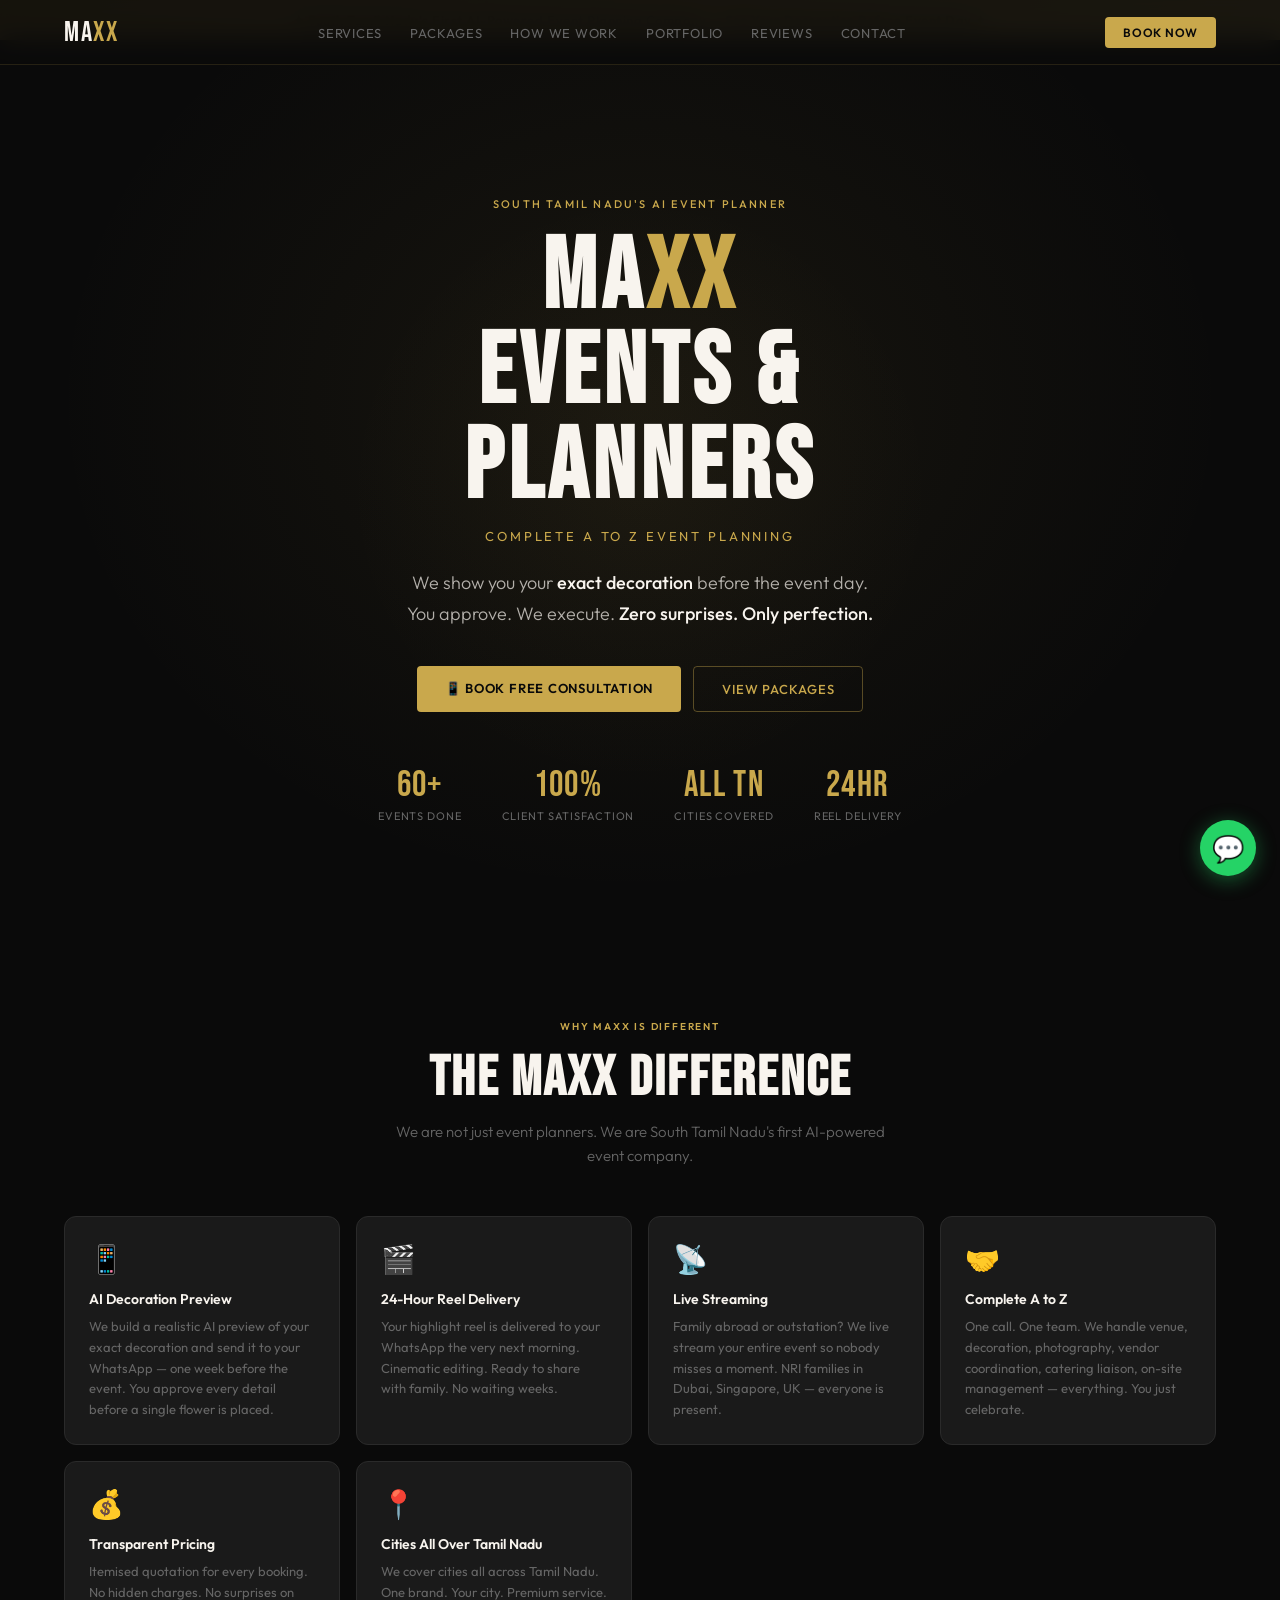
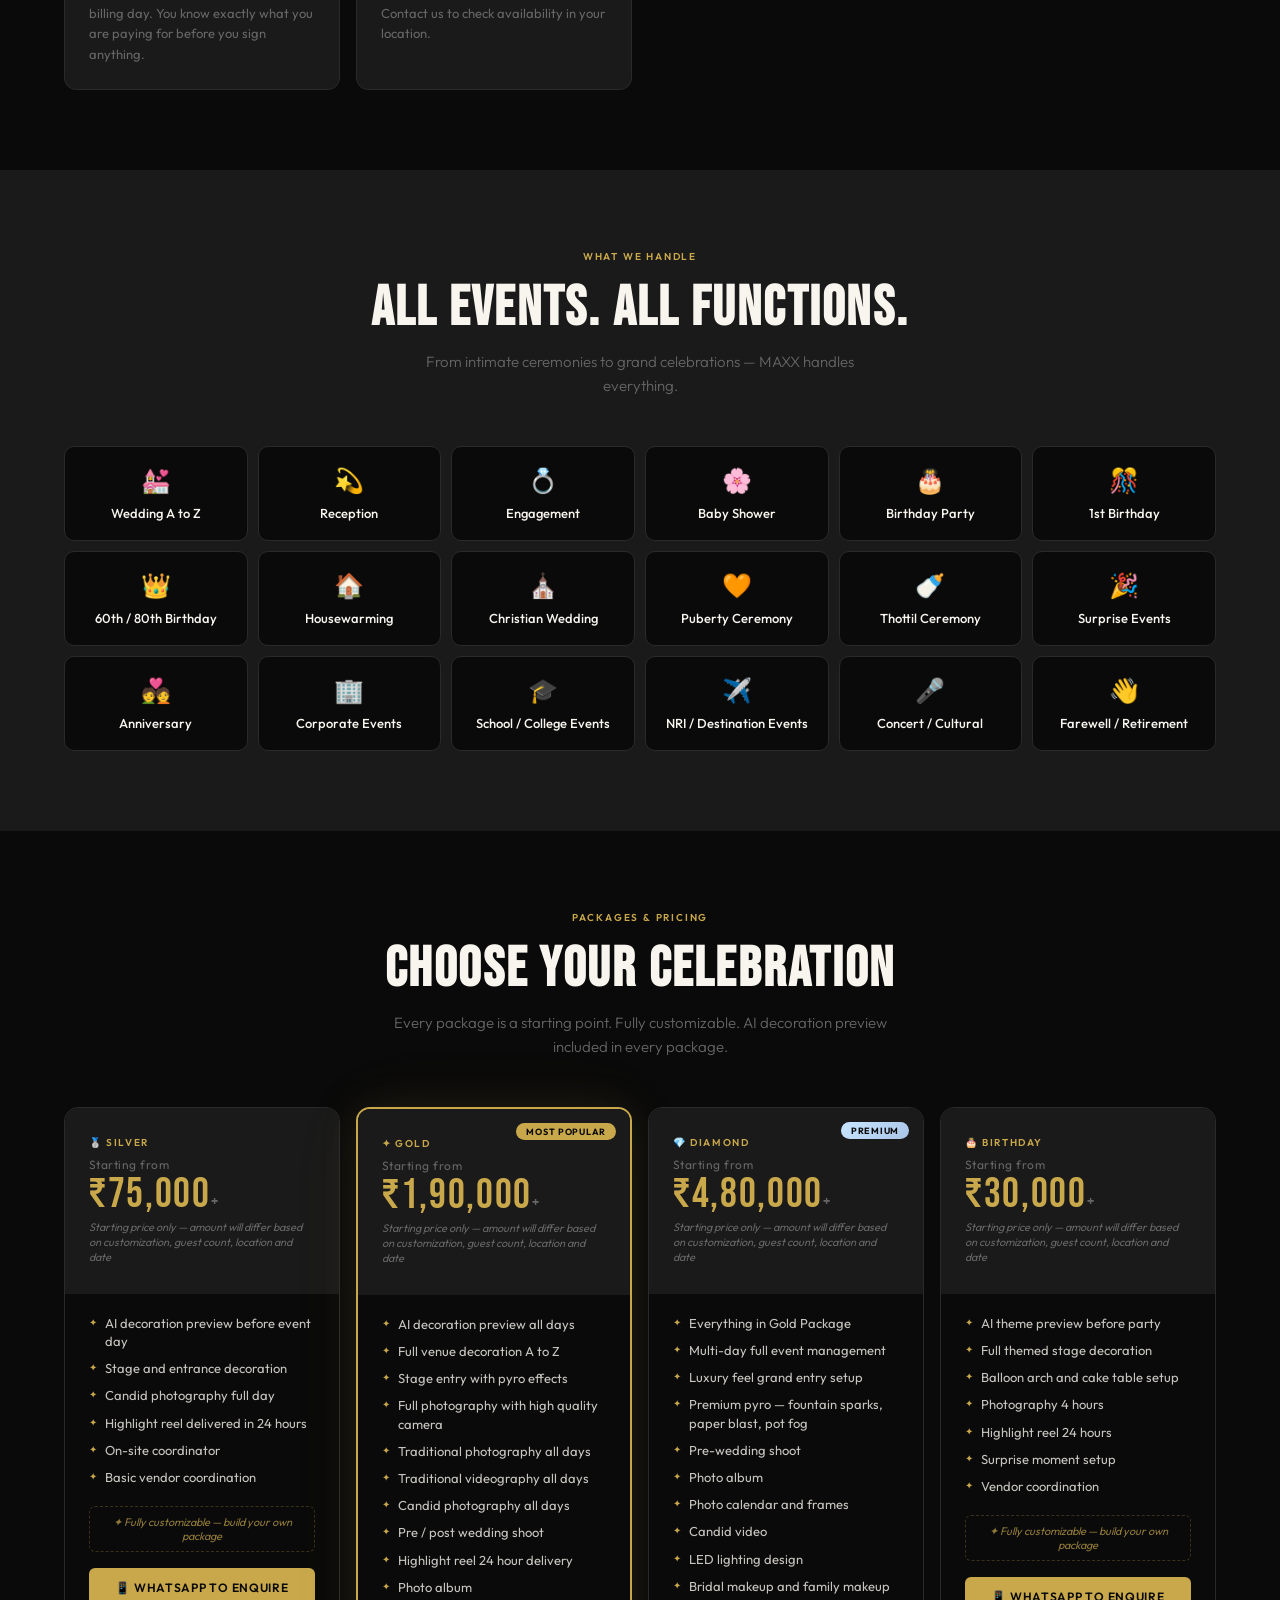
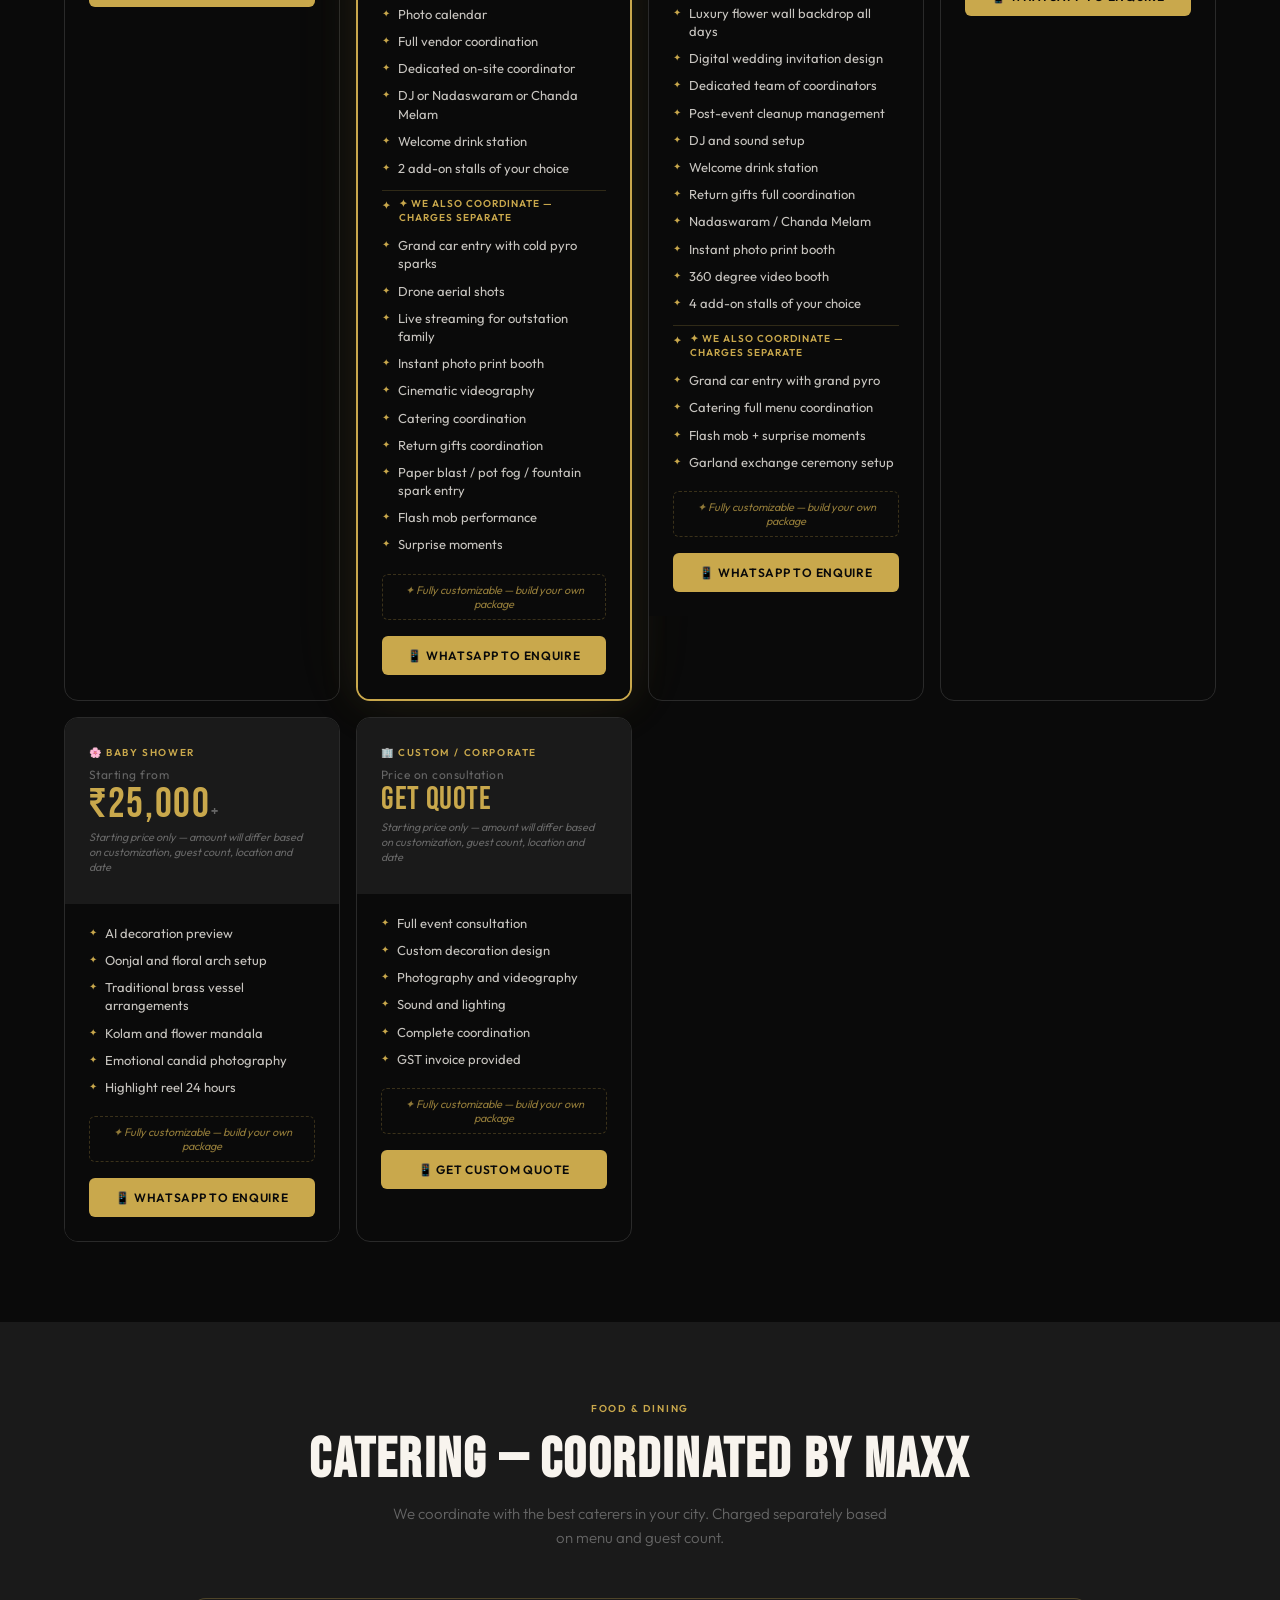
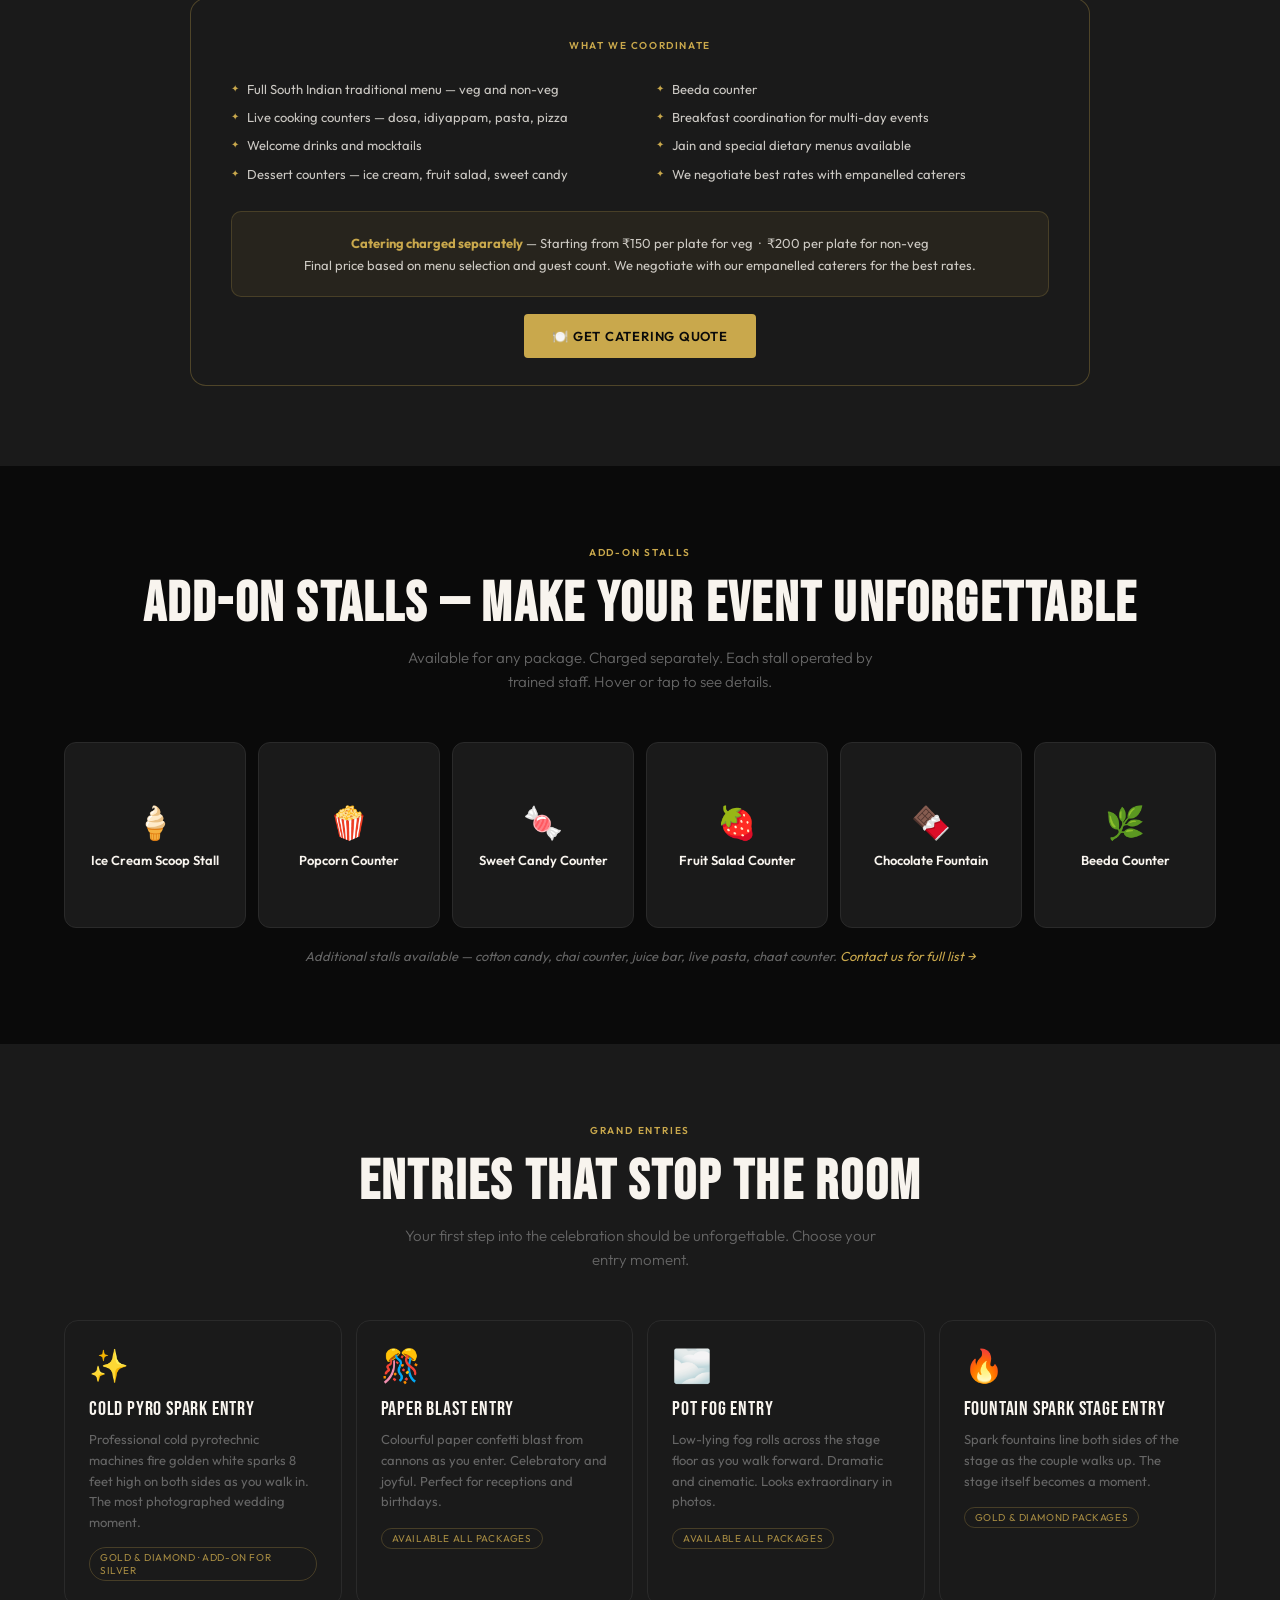
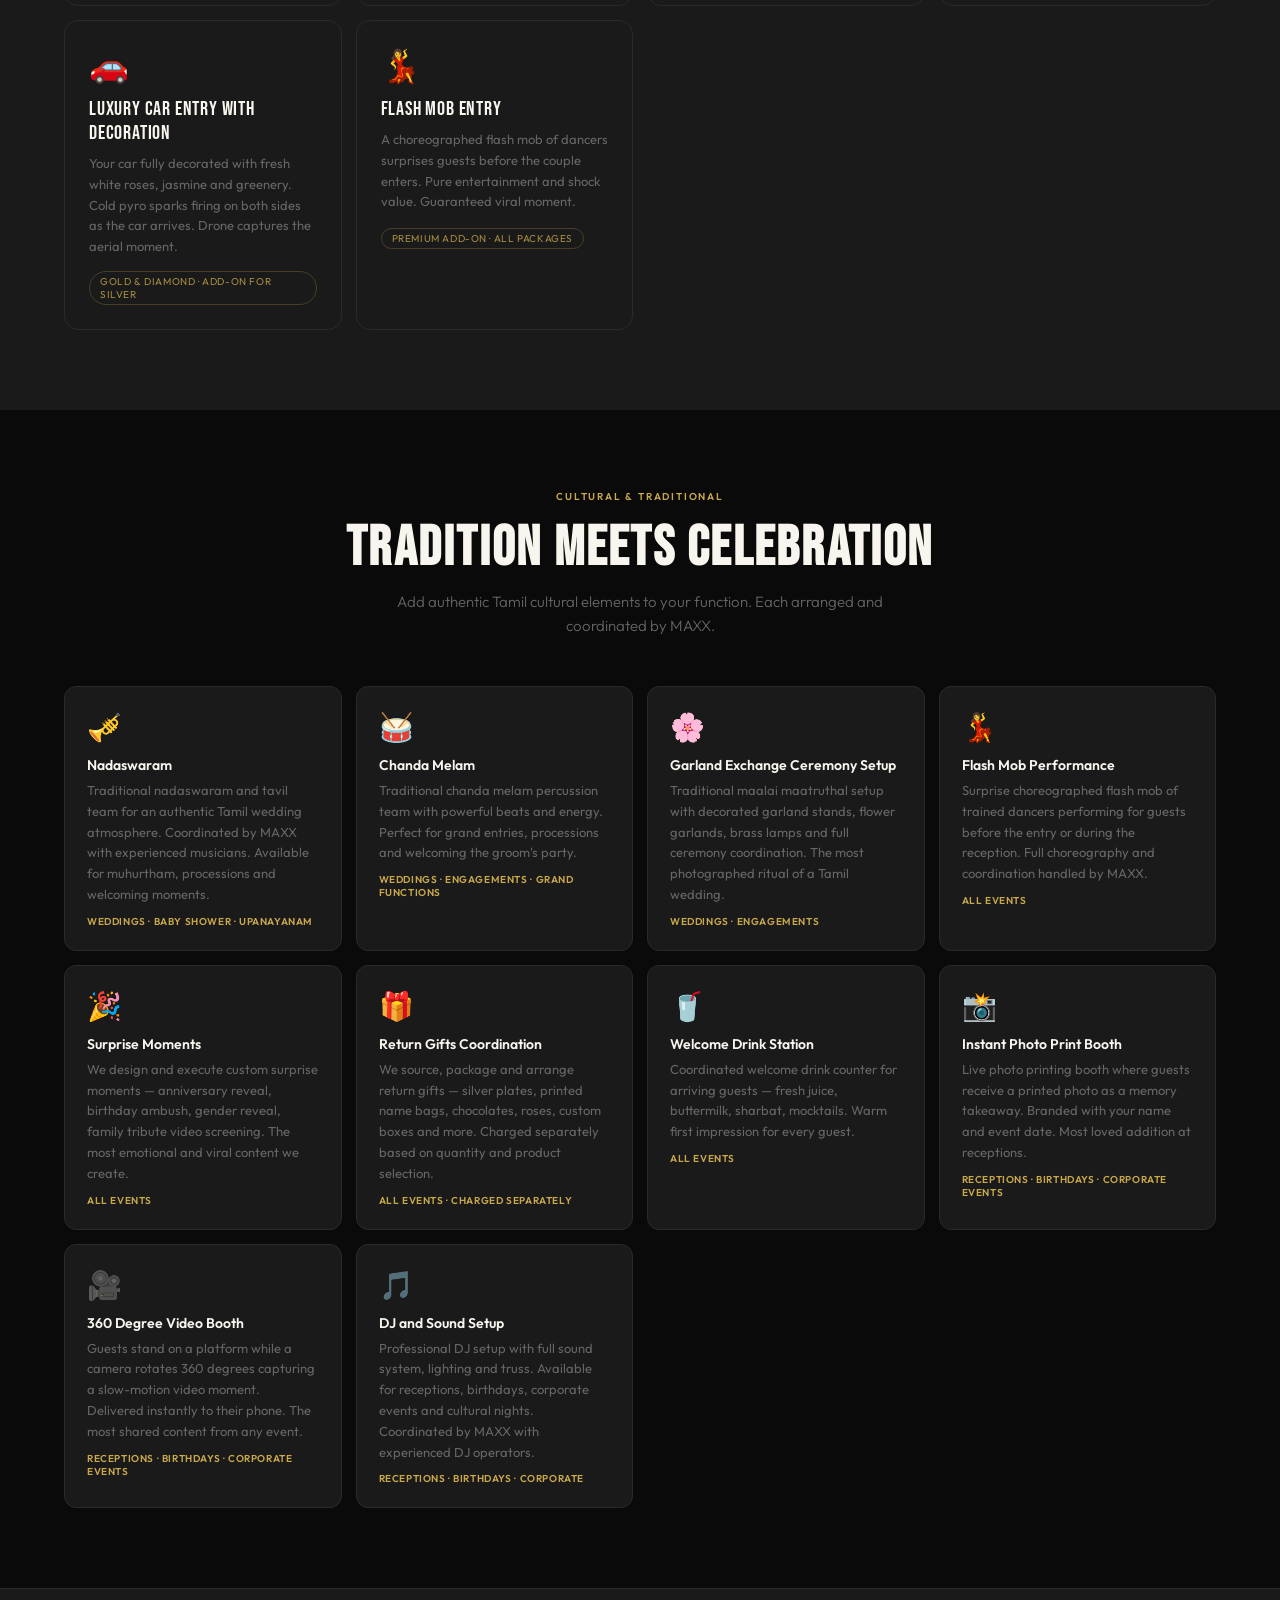
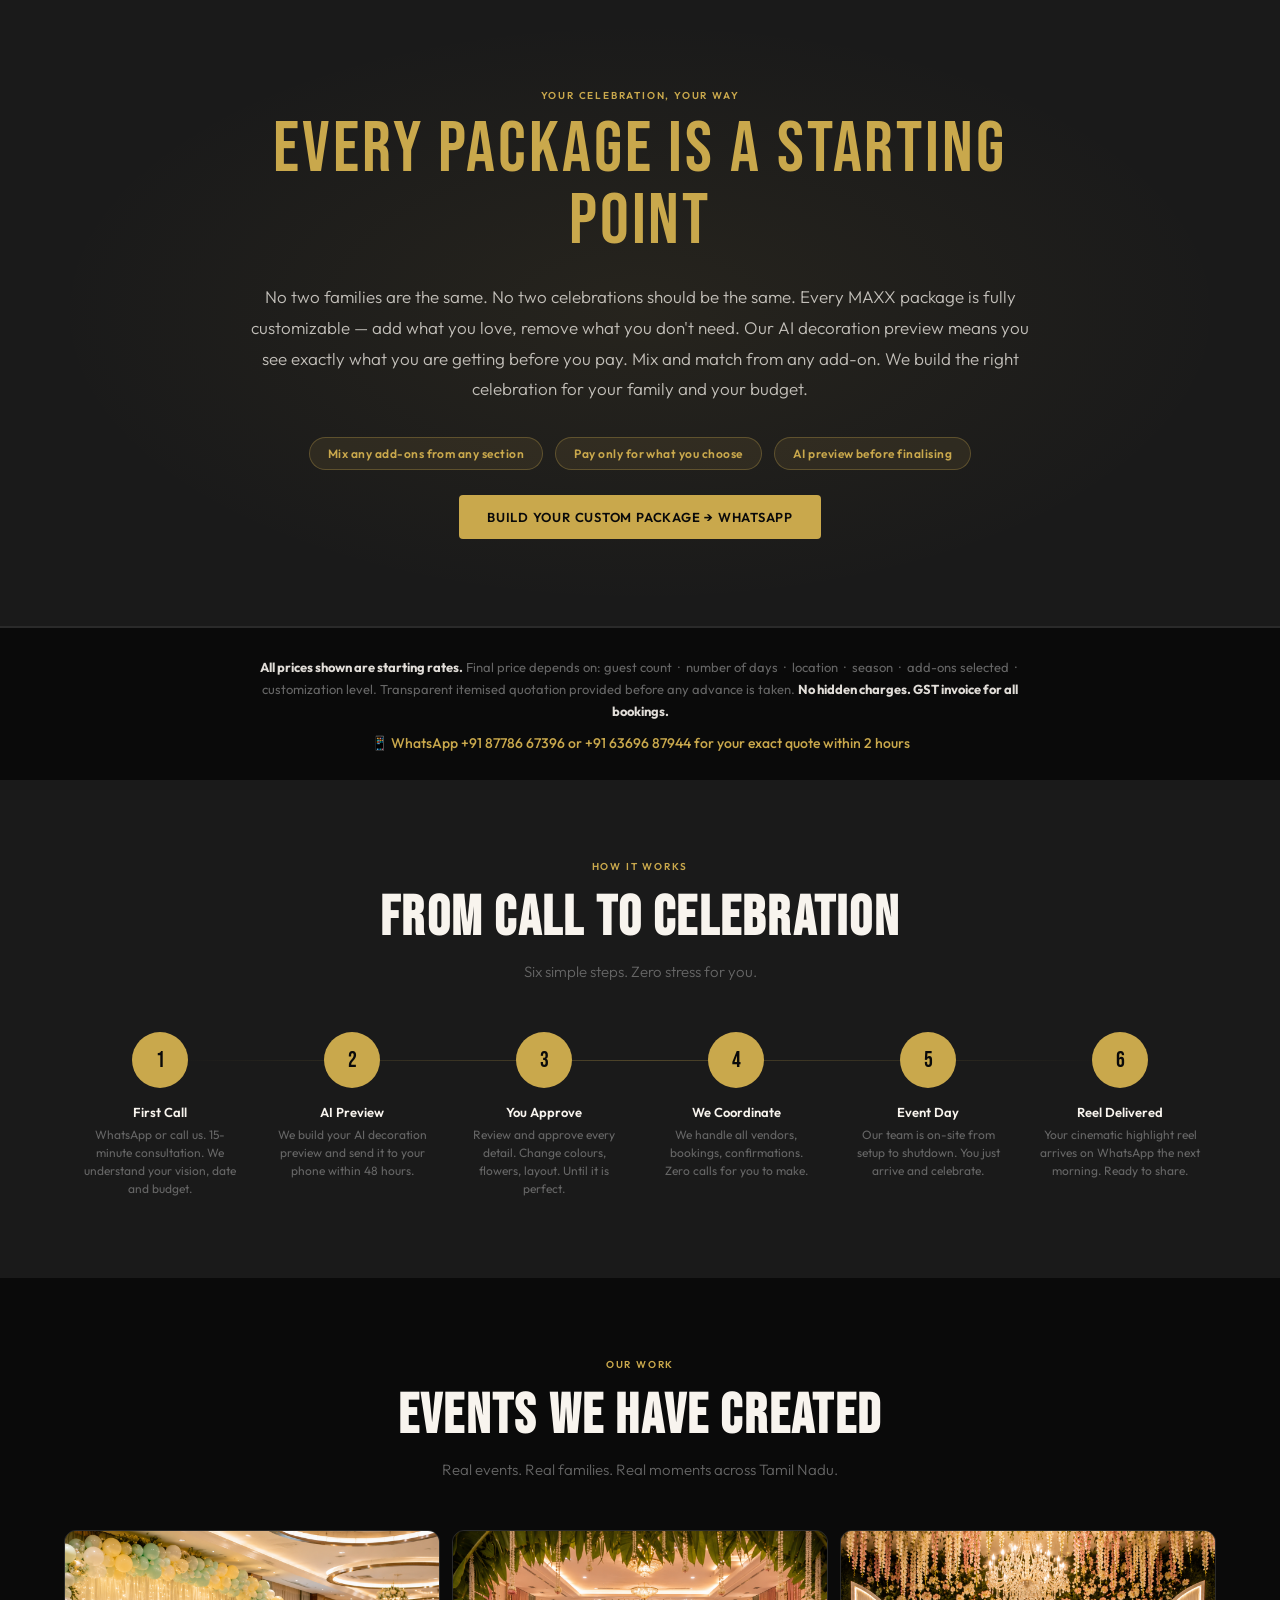
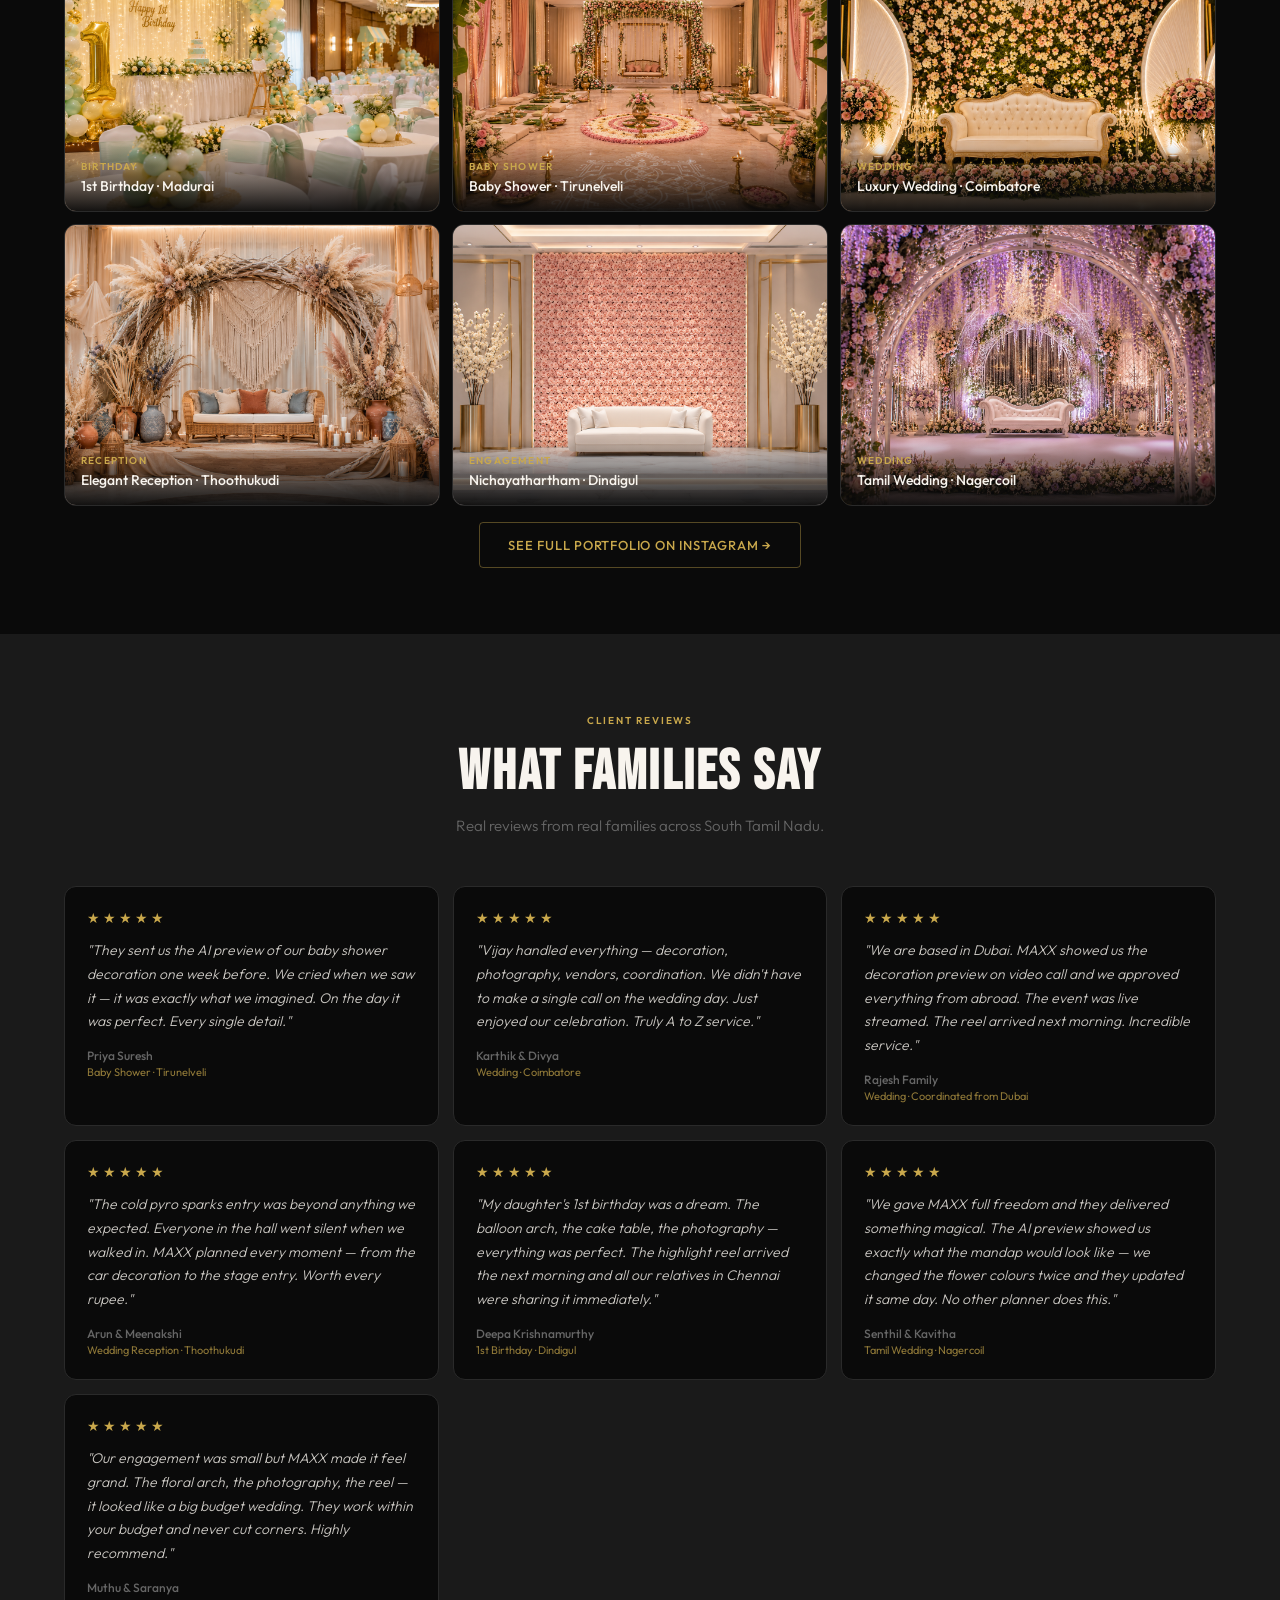
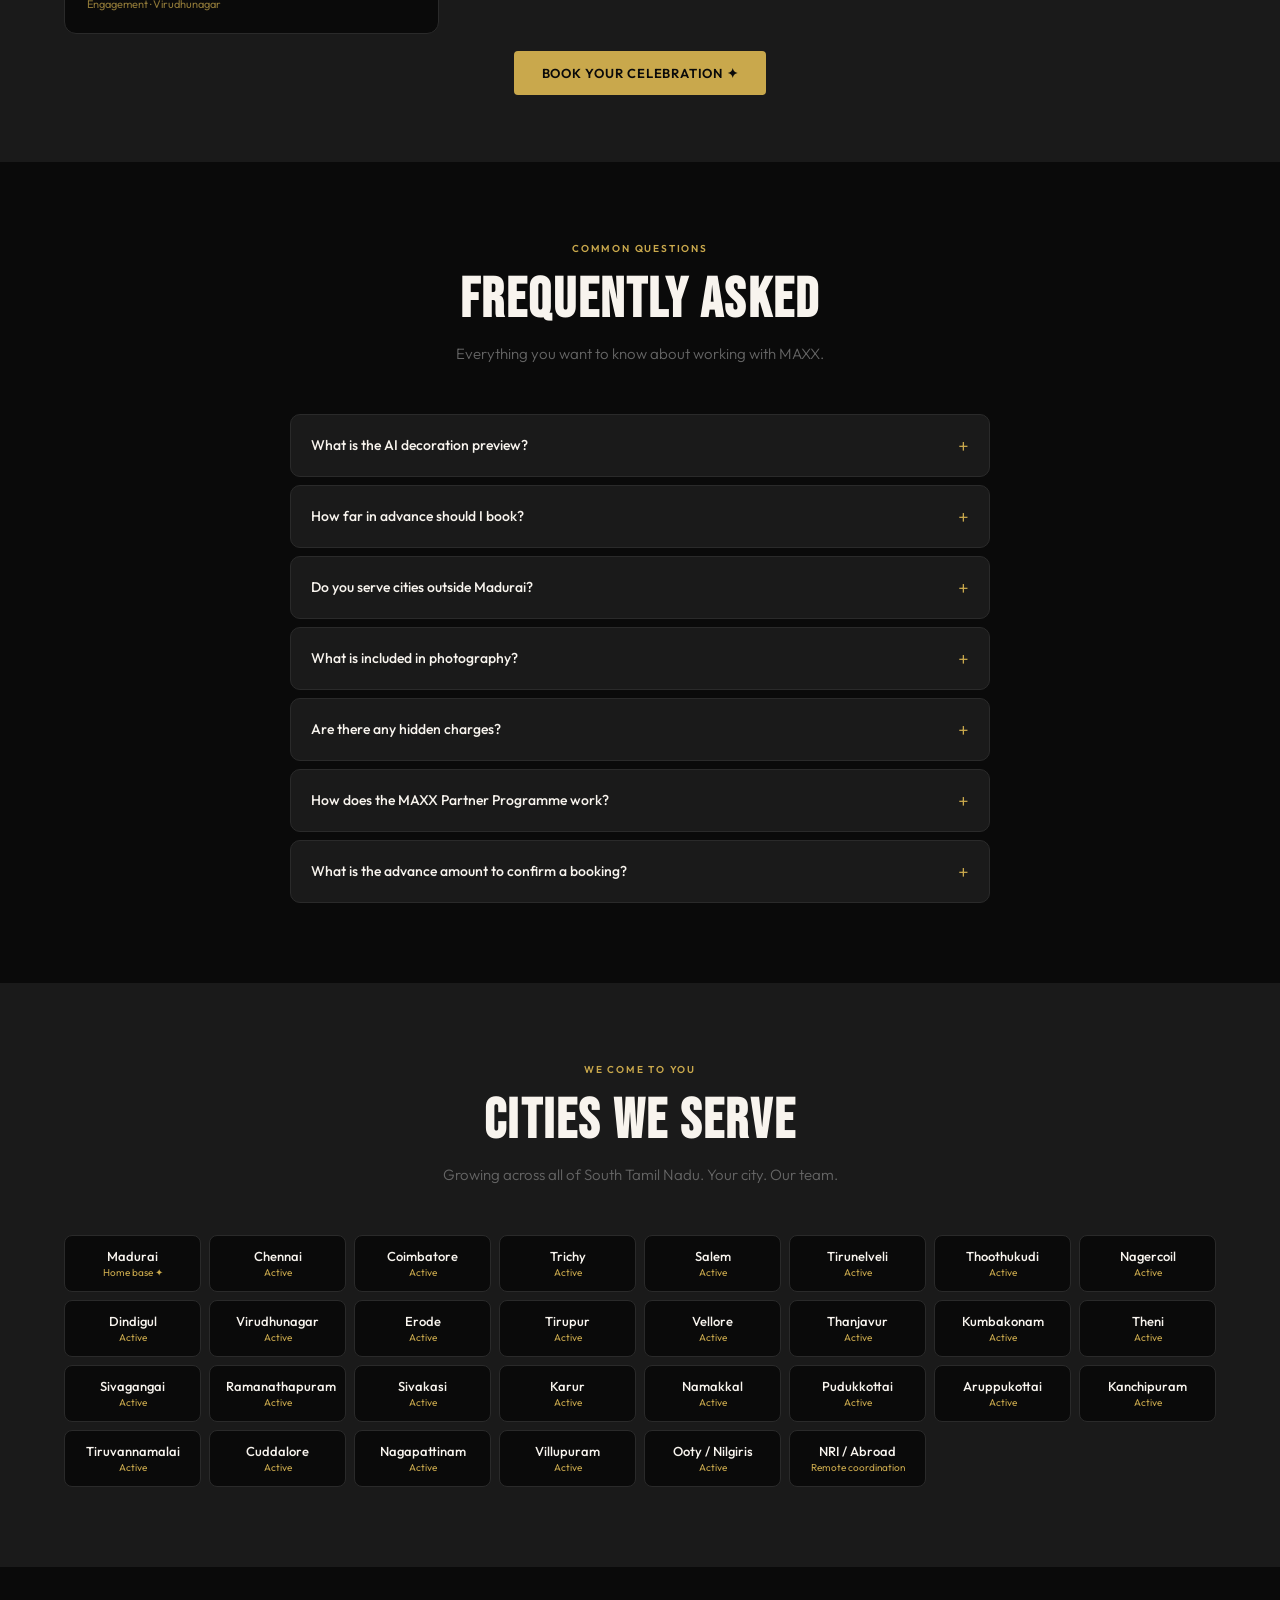
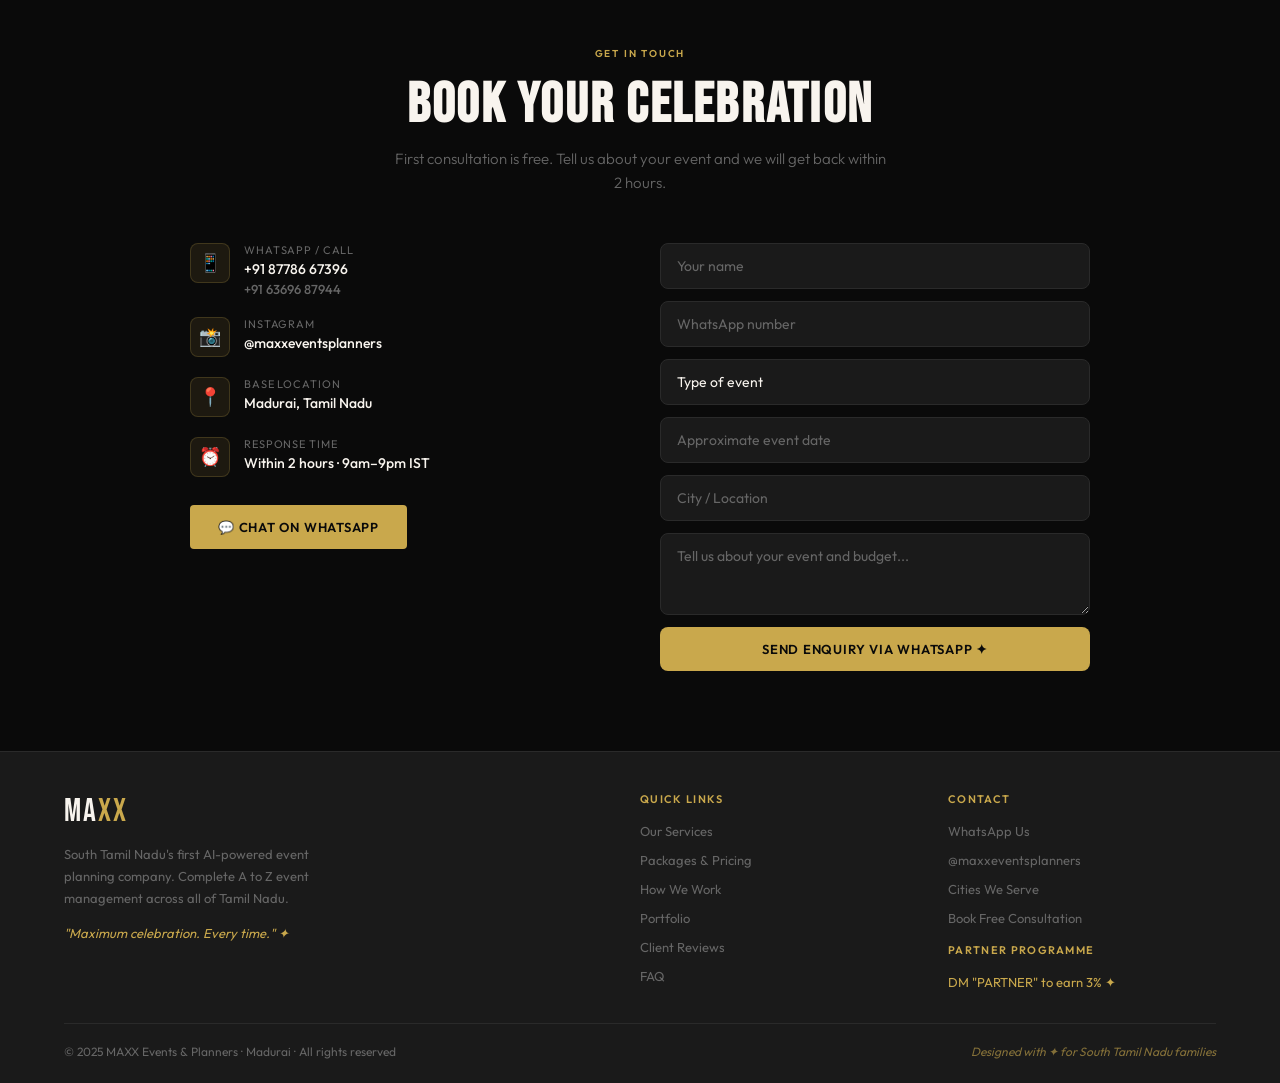
==== index.html @ 9812e052 "Gold 190k: restructure photography items, move 5 to separate; Diamond 480k: add makeup, candid video" ====
<!DOCTYPE html>
<html lang="en">
<head>
<meta charset="UTF-8">
<meta name="viewport" content="width=device-width, initial-scale=1.0">
<title>MAXX Events & Planners — South Tamil Nadu's AI Event Planner</title>
<meta name="description" content="South Tamil Nadu's first AI-powered event planning company. Wedding, Birthday, Baby Shower, Corporate — complete A to Z event planning across Madurai, Tirunelveli, Thoothukudi, Nagercoil.">
<link href="https://fonts.googleapis.com/css2?family=Bebas+Neue&family=Outfit:wght@300;400;500;600;700&family=Noto+Sans+Tamil:wght@400;500;600&display=swap" rel="stylesheet">
<style>
:root {
  --black: #0A0A0A;
  --gold: #C9A84C;
  --gold-light: #E8C97A;
  --gold-dark: #9A7A2E;
  --white: #F8F4EE;
  --charcoal: #1A1A1A;
  --mid: #2A2A2A;
  --muted: #666;
  --gold-rgb: 201,168,76;
}

*{box-sizing:border-box;margin:0;padding:0}
html{scroll-behavior:smooth}
body{background:var(--black);color:var(--white);font-family:'Outfit',sans-serif;overflow-x:hidden}

/* ── SCROLLBAR ── */
::-webkit-scrollbar{width:4px}
::-webkit-scrollbar-track{background:var(--black)}
::-webkit-scrollbar-thumb{background:var(--gold);border-radius:2px}

/* ── NAV ── */
nav{position:fixed;top:0;left:0;right:0;z-index:100;background:rgba(10,10,10,.92);backdrop-filter:blur(12px);border-bottom:1px solid rgba(201,168,76,.15);padding:0 5vw}
.nav-inner{max-width:1200px;margin:0 auto;display:flex;align-items:center;justify-content:space-between;height:64px}
.nav-logo{font-family:'Bebas Neue',sans-serif;font-size:28px;letter-spacing:.06em;color:var(--white);text-decoration:none}
.nav-logo span{color:var(--gold)}
.nav-links{display:flex;gap:28px;list-style:none}
.nav-links a{font-size:13px;color:var(--muted);text-decoration:none;letter-spacing:.06em;text-transform:uppercase;transition:color .2s}
.nav-links a:hover{color:var(--gold)}
.nav-cta{background:var(--gold);color:var(--black);font-size:12px;font-weight:600;padding:8px 18px;border-radius:4px;text-decoration:none;letter-spacing:.06em;text-transform:uppercase;transition:background .2s}
.nav-cta:hover{background:var(--gold-light)}
.hamburger{display:none;flex-direction:column;gap:5px;cursor:pointer;padding:4px}
.hamburger span{width:22px;height:1.5px;background:var(--white);transition:.3s}
.mobile-menu{display:none;position:fixed;top:64px;left:0;right:0;background:var(--charcoal);border-bottom:1px solid var(--mid);z-index:99;padding:20px 5vw;flex-direction:column;gap:16px}
.mobile-menu.open{display:flex}
.mobile-menu a{font-size:14px;color:var(--muted);text-decoration:none;letter-spacing:.06em;text-transform:uppercase;padding:8px 0;border-bottom:1px solid var(--mid)}
.mobile-menu a:hover{color:var(--gold)}

/* ── HERO ── */
.hero{min-height:100vh;display:flex;align-items:center;justify-content:center;text-align:center;padding:100px 5vw 60px;position:relative;overflow:hidden}
.hero-bg{position:absolute;inset:0;background:radial-gradient(ellipse at 50% 40%,rgba(201,168,76,.07) 0%,transparent 65%)}
.hero-glow{position:absolute;top:50%;left:50%;transform:translate(-50%,-50%);width:600px;height:600px;background:radial-gradient(ellipse,rgba(201,168,76,.04) 0%,transparent 70%);pointer-events:none}
.hero-content{max-width:800px;position:relative;z-index:1}
.hero-eyebrow{font-size:11px;letter-spacing:.2em;color:var(--gold);text-transform:uppercase;font-weight:500;margin-bottom:20px}
.hero-title{font-family:'Bebas Neue',sans-serif;font-size:clamp(56px,10vw,100px);letter-spacing:.05em;line-height:.95;margin-bottom:12px}
.hero-title span{color:var(--gold)}
.hero-sub{font-size:13px;letter-spacing:.22em;color:var(--gold);text-transform:uppercase;margin-bottom:24px}
.hero-desc{font-size:clamp(15px,2vw,18px);color:rgba(248,244,238,.7);line-height:1.7;max-width:560px;margin:0 auto 36px;font-weight:300}
.hero-desc strong{color:var(--white);font-weight:500}
.hero-btns{display:flex;gap:12px;justify-content:center;flex-wrap:wrap}
.btn-gold{background:var(--gold);color:var(--black);font-size:13px;font-weight:600;padding:14px 28px;border-radius:4px;text-decoration:none;letter-spacing:.06em;text-transform:uppercase;transition:all .2s}
.btn-gold:hover{background:var(--gold-light);transform:translateY(-2px)}
.btn-outline{border:1px solid rgba(201,168,76,.4);color:var(--gold);font-size:13px;font-weight:500;padding:14px 28px;border-radius:4px;text-decoration:none;letter-spacing:.06em;text-transform:uppercase;transition:all .2s}
.btn-outline:hover{border-color:var(--gold);background:rgba(201,168,76,.08)}
.hero-stats{display:flex;gap:40px;justify-content:center;margin-top:52px;flex-wrap:wrap}
.hero-stat-num{font-family:'Bebas Neue',sans-serif;font-size:36px;color:var(--gold);letter-spacing:.04em}
.hero-stat-label{font-size:11px;color:var(--muted);letter-spacing:.08em;text-transform:uppercase;margin-top:2px}

/* ── DIVIDER ── */
.gold-line{width:60px;height:1px;background:linear-gradient(to right,transparent,var(--gold),transparent);margin:0 auto}

/* ── SECTION BASE ── */
section{padding:80px 5vw}
.section-max{max-width:1200px;margin:0 auto}
.section-eyebrow{font-size:10px;letter-spacing:.18em;color:var(--gold);text-transform:uppercase;font-weight:600;margin-bottom:12px;text-align:center}
.section-title{font-family:'Bebas Neue',sans-serif;font-size:clamp(36px,5vw,56px);letter-spacing:.04em;text-align:center;margin-bottom:8px}
.section-sub{font-size:15px;color:var(--muted);text-align:center;max-width:500px;margin:0 auto 48px;line-height:1.6;font-weight:300}

/* ── AI DIFFERENCE ── */
.diff-grid{display:grid;grid-template-columns:repeat(auto-fit,minmax(220px,1fr));gap:16px}
.diff-card{background:var(--charcoal);border:1px solid var(--mid);border-radius:12px;padding:24px;transition:border-color .2s}
.diff-card:hover{border-color:rgba(201,168,76,.3)}
.diff-icon{font-size:28px;margin-bottom:14px}
.diff-title{font-size:14px;font-weight:600;color:var(--white);margin-bottom:8px}
.diff-desc{font-size:13px;color:var(--muted);line-height:1.6}

/* ── SERVICES ── */
.services-bg{background:var(--charcoal)}
.services-grid{display:grid;grid-template-columns:repeat(auto-fit,minmax(160px,1fr));gap:10px}
.svc-card{background:var(--black);border:1px solid var(--mid);border-radius:10px;padding:18px 14px;text-align:center;transition:all .2s;cursor:default}
.svc-card:hover{border-color:var(--gold);transform:translateY(-3px)}
.svc-icon{font-size:24px;margin-bottom:10px}
.svc-name{font-size:13px;font-weight:500;color:var(--white);line-height:1.3}

/* ── PACKAGES ── */
.pkg-grid{display:grid;grid-template-columns:repeat(auto-fit,minmax(260px,1fr));gap:16px}
.pkg-card{border-radius:14px;overflow:hidden;position:relative;border:1px solid var(--mid);transition:transform .2s}
.pkg-card:hover{transform:translateY(-4px)}
.pkg-card.featured{border:2px solid var(--gold)}
.pkg-badge{position:absolute;top:14px;right:14px;background:var(--gold);color:var(--black);font-size:9px;font-weight:700;padding:3px 10px;border-radius:20px;letter-spacing:.08em;text-transform:uppercase}
.pkg-header{padding:28px 24px 20px;background:var(--charcoal)}
.pkg-name{font-size:10px;letter-spacing:.16em;color:var(--gold);text-transform:uppercase;font-weight:600;margin-bottom:8px}
.pkg-price{font-family:'Bebas Neue',sans-serif;font-size:42px;color:var(--white);letter-spacing:.04em;line-height:1}
.pkg-price span{font-size:18px;color:var(--muted)}
.pkg-guests{display:none}
.pkg-body{padding:20px 24px 24px;background:var(--black)}
.pkg-features{list-style:none;display:flex;flex-direction:column;gap:9px;margin-bottom:20px}
.pkg-features li{font-size:13px;color:rgba(248,244,238,.8);display:flex;gap:8px;align-items:flex-start;line-height:1.4}
.pkg-features li::before{content:'✦';color:var(--gold);font-size:10px;flex-shrink:0;margin-top:2px}
.pkg-cta{display:block;text-align:center;background:var(--gold);color:var(--black);font-size:12px;font-weight:600;padding:12px;border-radius:6px;text-decoration:none;letter-spacing:.06em;text-transform:uppercase;transition:background .2s}
.pkg-cta:hover{background:var(--gold-light)}
.pkg-card.featured .pkg-cta{background:var(--gold)}

/* ── PROCESS ── */
.process-bg{background:var(--charcoal)}
.process-steps{display:grid;grid-template-columns:repeat(auto-fit,minmax(180px,1fr));gap:0;position:relative}
.process-steps::before{content:'';position:absolute;top:28px;left:10%;right:10%;height:1px;background:linear-gradient(to right,transparent,rgba(201,168,76,.3),transparent);pointer-events:none}
.step-item{text-align:center;padding:0 16px}
.step-num{width:56px;height:56px;border-radius:50%;background:var(--gold);color:var(--black);font-family:'Bebas Neue',sans-serif;font-size:22px;display:flex;align-items:center;justify-content:center;margin:0 auto 16px;position:relative;z-index:1}
.step-title{font-size:13px;font-weight:600;color:var(--white);margin-bottom:6px}
.step-desc{font-size:12px;color:var(--muted);line-height:1.5}

/* ── PORTFOLIO ── */
.portfolio-grid{display:grid;grid-template-columns:repeat(auto-fit,minmax(280px,1fr));gap:12px}
.portfolio-card{border-radius:12px;overflow:hidden;background:var(--charcoal);border:1px solid var(--mid);position:relative;aspect-ratio:4/3;display:flex;align-items:flex-end}
.portfolio-img{position:absolute;inset:0;display:flex;align-items:center;justify-content:center;font-size:60px;background:var(--mid)}
.portfolio-img img{position:absolute;inset:0;width:100%;height:100%;object-fit:cover;transition:transform .4s ease}
.portfolio-card:hover .portfolio-img img{transform:scale(1.05)}
.portfolio-overlay{position:relative;z-index:1;padding:16px;background:linear-gradient(to top,rgba(10,10,10,.95),transparent);width:100%}
.portfolio-type{font-size:10px;letter-spacing:.12em;color:var(--gold);text-transform:uppercase;font-weight:600;margin-bottom:4px}
.portfolio-name{font-size:14px;font-weight:500;color:var(--white)}

/* ── REVIEWS ── */
.reviews-bg{background:var(--charcoal)}
.reviews-grid{display:grid;grid-template-columns:repeat(auto-fit,minmax(280px,1fr));gap:14px}
.review-card{background:var(--black);border:1px solid var(--mid);border-radius:12px;padding:22px}
.review-stars{color:var(--gold);font-size:14px;margin-bottom:12px;letter-spacing:3px}
.review-text{font-size:14px;color:rgba(248,244,238,.8);line-height:1.7;margin-bottom:14px;font-weight:300;font-style:italic}
.review-author{font-size:12px;color:var(--muted);font-weight:500}
.review-event{font-size:11px;color:rgba(201,168,76,.7);margin-top:2px}

/* ── FAQ ── */
.faq-list{max-width:700px;margin:0 auto;display:flex;flex-direction:column;gap:8px}
.faq-item{background:var(--charcoal);border:1px solid var(--mid);border-radius:10px;overflow:hidden}
.faq-q{padding:18px 20px;font-size:14px;font-weight:500;color:var(--white);cursor:pointer;display:flex;justify-content:space-between;align-items:center;user-select:none}
.faq-q::after{content:'+';color:var(--gold);font-size:20px;font-weight:300;transition:transform .2s}
.faq-item.open .faq-q::after{transform:rotate(45deg)}
.faq-a{display:none;padding:0 20px 18px;font-size:13px;color:var(--muted);line-height:1.7}
.faq-item.open .faq-a{display:block}

/* ── COVERAGE ── */
.coverage-bg{background:var(--charcoal)}
.cities-grid{display:grid;grid-template-columns:repeat(auto-fit,minmax(130px,1fr));gap:8px}
.city-pill{background:var(--black);border:1px solid var(--mid);border-radius:8px;padding:12px 16px;text-align:center;transition:border-color .2s}
.city-pill:hover{border-color:var(--gold)}
.city-name{font-size:13px;font-weight:500;color:var(--white)}
.city-note{font-size:10px;color:var(--gold);margin-top:2px}

/* ── CONTACT ── */
.contact-grid{display:grid;grid-template-columns:1fr 1fr;gap:40px;max-width:900px;margin:0 auto}
.contact-info{display:flex;flex-direction:column;gap:20px}
.contact-item{display:flex;gap:14px;align-items:flex-start}
.contact-icon{width:40px;height:40px;border-radius:8px;background:rgba(201,168,76,.1);border:1px solid rgba(201,168,76,.2);display:flex;align-items:center;justify-content:center;font-size:18px;flex-shrink:0}
.contact-label{font-size:11px;color:var(--muted);text-transform:uppercase;letter-spacing:.08em;margin-bottom:3px}
.contact-val{font-size:14px;color:var(--white);font-weight:500}
.contact-form{display:flex;flex-direction:column;gap:12px}
.form-input{background:var(--charcoal);border:1px solid var(--mid);border-radius:8px;padding:13px 16px;font-size:14px;color:var(--white);font-family:'Outfit',sans-serif;outline:none;transition:border-color .2s}
.form-input:focus{border-color:rgba(201,168,76,.4)}
.form-input::placeholder{color:var(--muted)}
.form-select{background:var(--charcoal);border:1px solid var(--mid);border-radius:8px;padding:13px 16px;font-size:14px;color:var(--white);font-family:'Outfit',sans-serif;outline:none;appearance:none}
.form-submit{background:var(--gold);color:var(--black);border:none;font-size:13px;font-weight:600;padding:14px;border-radius:8px;cursor:pointer;letter-spacing:.06em;text-transform:uppercase;font-family:'Outfit',sans-serif;transition:background .2s}
.form-submit:hover{background:var(--gold-light)}

/* ── WHATSAPP FLOAT ── */
.wa-float{position:fixed;bottom:24px;right:24px;z-index:200;background:#25D366;color:white;width:56px;height:56px;border-radius:50%;display:flex;align-items:center;justify-content:center;font-size:26px;text-decoration:none;box-shadow:0 4px 20px rgba(37,211,102,.4);transition:transform .2s}
.wa-float:hover{transform:scale(1.1)}

/* ── FOOTER ── */
footer{background:var(--charcoal);border-top:1px solid var(--mid);padding:40px 5vw 24px}
.footer-inner{max-width:1200px;margin:0 auto}
.footer-top{display:grid;grid-template-columns:2fr 1fr 1fr;gap:40px;margin-bottom:32px}
.footer-logo{font-family:'Bebas Neue',sans-serif;font-size:32px;letter-spacing:.06em;color:var(--white);margin-bottom:12px}
.footer-logo span{color:var(--gold)}
.footer-desc{font-size:13px;color:var(--muted);line-height:1.7;max-width:280px}
.footer-col-title{font-size:11px;letter-spacing:.12em;color:var(--gold);text-transform:uppercase;font-weight:600;margin-bottom:14px}
.footer-links{list-style:none;display:flex;flex-direction:column;gap:9px}
.footer-links a{font-size:13px;color:var(--muted);text-decoration:none;transition:color .2s}
.footer-links a:hover{color:var(--white)}
.footer-bottom{border-top:1px solid var(--mid);padding-top:20px;display:flex;justify-content:space-between;align-items:center;flex-wrap:wrap;gap:12px}
.footer-copy{font-size:12px;color:var(--muted)}
.footer-tagline{font-size:12px;color:rgba(201,168,76,.6);font-style:italic}

/* ── ALERT BANNER ── */
.ai-banner{background:linear-gradient(135deg,var(--gold-dark),var(--gold));padding:12px 5vw;text-align:center}
.ai-banner-text{font-size:13px;font-weight:600;color:var(--black);letter-spacing:.04em}

/* ── PACKAGES ENHANCED ── */
.pkg-price{color:var(--gold)}
.pkg-price-prefix{font-size:12px;color:var(--muted);font-family:'Outfit',sans-serif;letter-spacing:.04em;margin-bottom:2px}
.pkg-price-note{font-size:11px;color:var(--muted);margin-top:4px;margin-bottom:8px;line-height:1.4;font-style:italic}
.pkg-custom-note{font-size:11px;color:rgba(201,168,76,.7);font-style:italic;margin:10px 0 16px;padding:8px 10px;border:1px dashed rgba(201,168,76,.25);border-radius:6px;text-align:center}
.pkg-card.featured{box-shadow:0 0 40px rgba(201,168,76,.1),0 0 80px rgba(201,168,76,.05)}

/* ── CATERING ── */
.catering-card{background:var(--charcoal);border:1px solid rgba(201,168,76,.3);border-radius:16px;padding:40px;max-width:900px;margin:0 auto}
.catering-grid{display:grid;grid-template-columns:1fr 1fr;gap:32px;margin:28px 0}
.catering-list{list-style:none;display:flex;flex-direction:column;gap:10px}
.catering-list li{font-size:13px;color:rgba(248,244,238,.8);display:flex;gap:8px;align-items:flex-start;line-height:1.4}
.catering-list li::before{content:'✦';color:var(--gold);font-size:10px;flex-shrink:0;margin-top:2px}
.catering-price-note{background:rgba(201,168,76,.08);border:1px solid rgba(201,168,76,.2);border-radius:10px;padding:20px;margin-top:24px;font-size:13px;color:rgba(248,244,238,.8);line-height:1.7;text-align:center}
.catering-subhead{font-size:10px;letter-spacing:.16em;color:var(--gold);text-transform:uppercase;font-weight:600;margin-bottom:8px}

/* ── STALL FLIP CARDS ── */
.stall-grid{display:grid;grid-template-columns:repeat(auto-fit,minmax(180px,1fr));gap:12px}
.stall-card{height:186px;perspective:1000px;cursor:pointer}
.stall-inner{position:relative;width:100%;height:100%;transition:transform .55s cubic-bezier(.4,0,.2,1);transform-style:preserve-3d}
.stall-card:hover .stall-inner,.stall-card.flipped .stall-inner{transform:rotateY(180deg)}
.stall-front,.stall-back{position:absolute;inset:0;backface-visibility:hidden;-webkit-backface-visibility:hidden;border-radius:12px;border:1px solid var(--mid);padding:18px;display:flex;flex-direction:column;align-items:center;justify-content:center;text-align:center}
.stall-front{background:var(--charcoal)}
.stall-back{background:var(--black);border-color:rgba(201,168,76,.3);transform:rotateY(180deg)}
.stall-icon{font-size:32px;margin-bottom:10px}
.stall-name{font-size:13px;font-weight:600;color:var(--white);line-height:1.3}
.stall-desc{font-size:12px;color:rgba(248,244,238,.8);line-height:1.5;margin-bottom:10px}
.stall-back-note{font-size:11px;color:var(--gold);font-style:italic}
.stall-more{text-align:center;margin-top:20px;font-size:13px;color:var(--muted);font-style:italic}

/* ── GRAND ENTRY CARDS ── */
.entry-scroll{display:grid;grid-template-columns:repeat(auto-fit,minmax(260px,1fr));gap:14px}
.entry-card{background:var(--charcoal);border:1px solid var(--mid);border-radius:14px;padding:24px;transition:all .25s;position:relative;overflow:hidden}
.entry-card::after{content:'';position:absolute;inset:0;background:linear-gradient(135deg,rgba(201,168,76,.05),transparent);opacity:0;transition:opacity .25s;pointer-events:none}
.entry-card:hover{border-color:rgba(201,168,76,.4);transform:translateY(-3px)}
.entry-card:hover::after{opacity:1}
.entry-icon{font-size:32px;margin-bottom:12px}
.entry-name{font-family:'Bebas Neue',sans-serif;font-size:20px;letter-spacing:.04em;color:var(--white);margin-bottom:8px}
.entry-desc{font-size:13px;color:var(--muted);line-height:1.6;margin-bottom:14px}
.entry-tag{font-size:10px;color:rgba(201,168,76,.8);letter-spacing:.06em;text-transform:uppercase;border:1px solid rgba(201,168,76,.25);padding:3px 10px;border-radius:20px;display:inline-block}

/* ── CULTURAL ADD-ON CARDS ── */
.addon-grid{display:grid;grid-template-columns:repeat(auto-fit,minmax(220px,1fr));gap:14px}
.addon-card{background:var(--charcoal);border:1px solid var(--mid);border-radius:12px;padding:22px;transition:all .25s}
.addon-card:hover{border-color:rgba(201,168,76,.35);transform:translateY(-3px)}
.addon-icon{font-size:28px;margin-bottom:12px}
.addon-name{font-size:14px;font-weight:600;color:var(--white);margin-bottom:6px}
.addon-desc{font-size:13px;color:var(--muted);line-height:1.6;margin-bottom:10px}
.addon-avail{font-size:10px;color:var(--gold);letter-spacing:.06em;text-transform:uppercase;font-weight:600}

/* ── CUSTOMIZATION BANNER ── */
.custom-banner{background:var(--charcoal);border-top:1px solid var(--mid);border-bottom:1px solid var(--mid);padding:100px 5vw;text-align:center;position:relative;overflow:hidden}
.custom-banner-bg{position:absolute;inset:0;background:radial-gradient(ellipse at 50% 50%,rgba(201,168,76,.07) 0%,transparent 65%);pointer-events:none}
.custom-banner-content{position:relative;z-index:1;max-width:800px;margin:0 auto}
.custom-banner-title{font-family:'Bebas Neue',sans-serif;font-size:clamp(42px,6vw,72px);letter-spacing:.04em;color:var(--gold);line-height:1;margin-bottom:24px}
.custom-banner-body{font-size:clamp(15px,2vw,17px);color:rgba(248,244,238,.75);line-height:1.8;font-weight:300;margin-bottom:32px}
.custom-pills{display:flex;gap:12px;justify-content:center;flex-wrap:wrap;margin-bottom:36px}
.custom-pill{background:rgba(201,168,76,.1);border:1px solid rgba(201,168,76,.3);color:var(--gold);font-size:12px;font-weight:600;padding:8px 18px;border-radius:20px;letter-spacing:.04em}

/* ── PRICING DISCLAIMER ── */
.pricing-disclaimer{background:var(--black);border-top:1px solid var(--mid);padding:28px 5vw}
.disclaimer-inner{max-width:1200px;margin:0 auto;display:flex;flex-direction:column;align-items:center;gap:12px;text-align:center}
.disclaimer-text{font-size:13px;color:var(--muted);line-height:1.7;max-width:760px}
.disclaimer-contact{font-size:14px;color:var(--gold);font-weight:500}

/* ── MOBILE ── */
@media(max-width:768px){
  .nav-links,.nav-cta{display:none}
  .hamburger{display:flex}
  .hero-stats{gap:24px}
  .contact-grid{grid-template-columns:1fr}
  .footer-top{grid-template-columns:1fr}
  .process-steps::before{display:none}
  .step-item{padding:0 8px}
  .catering-grid{grid-template-columns:1fr}
  .catering-card{padding:24px}
  .stall-grid{grid-template-columns:repeat(2,1fr)}
  .entry-scroll{grid-template-columns:1fr}
  .addon-grid{grid-template-columns:1fr}
  .custom-banner{padding:60px 5vw}
}

/* ── ANIMATIONS ── */
@keyframes fadeUp{from{opacity:0;transform:translateY(24px)}to{opacity:1;transform:translateY(0)}}
.hero-content>*{animation:fadeUp .6s ease both}
.hero-eyebrow{animation-delay:.1s}
.hero-title{animation-delay:.2s}
.hero-sub{animation-delay:.3s}
.hero-desc{animation-delay:.4s}
.hero-btns{animation-delay:.5s}
.hero-stats{animation-delay:.6s}
</style>
</head>
<body>

<!-- TOP BANNER -->
<div class="ai-banner">
  <div class="ai-banner-text">✦ South Tamil Nadu's First AI-Powered Event Planning Company — See Your Decoration Before Event Day ✦</div>
</div>

<!-- NAV -->
<nav>
  <div class="nav-inner">
    <a href="#" class="nav-logo">MA<span>XX</span></a>
    <ul class="nav-links">
      <li><a href="#services">Services</a></li>
      <li><a href="#packages">Packages</a></li>
      <li><a href="#process">How We Work</a></li>
      <li><a href="#portfolio">Portfolio</a></li>
      <li><a href="#reviews">Reviews</a></li>
      <li><a href="#contact">Contact</a></li>
    </ul>
    <a href="https://wa.me/918778667396" class="nav-cta">Book Now</a>
    <div class="hamburger" onclick="toggleMenu()">
      <span></span><span></span><span></span>
    </div>
  </div>
</nav>

<!-- MOBILE MENU -->
<div class="mobile-menu" id="mobileMenu">
  <a href="#services" onclick="toggleMenu()">Services</a>
  <a href="#packages" onclick="toggleMenu()">Packages</a>
  <a href="#process" onclick="toggleMenu()">How We Work</a>
  <a href="#portfolio" onclick="toggleMenu()">Portfolio</a>
  <a href="#reviews" onclick="toggleMenu()">Reviews</a>
  <a href="#contact" onclick="toggleMenu()">Contact</a>
  <a href="https://wa.me/918778667396" style="color:var(--gold);font-weight:600">📱 WhatsApp to Book</a>
</div>

<!-- HERO -->
<section class="hero">
  <div class="hero-bg"></div>
  <div class="hero-glow"></div>
  <div class="hero-content">
    <div class="hero-eyebrow">South Tamil Nadu's AI Event Planner</div>
    <h1 class="hero-title">MA<span>XX</span><br>EVENTS &<br>PLANNERS</h1>
    <div class="hero-sub">Complete A to Z Event Planning</div>
    <p class="hero-desc">
      We show you your <strong>exact decoration</strong> before the event day.<br>
      You approve. We execute. <strong>Zero surprises. Only perfection.</strong>
    </p>
    <div class="hero-btns">
      <a href="https://wa.me/918778667396?text=Hi MAXX Events, I want to book a free consultation" class="btn-gold">📱 Book Free Consultation</a>
      <a href="#packages" class="btn-outline">View Packages</a>
    </div>
    <div class="hero-stats">
      <div>
        <div class="hero-stat-num">60+</div>
        <div class="hero-stat-label">Events Done</div>
      </div>
      <div>
        <div class="hero-stat-num">100%</div>
        <div class="hero-stat-label">Client Satisfaction</div>
      </div>
      <div>
        <div class="hero-stat-num">All TN</div>
        <div class="hero-stat-label">Cities Covered</div>
      </div>
      <div>
        <div class="hero-stat-num">24hr</div>
        <div class="hero-stat-label">Reel Delivery</div>
      </div>
    </div>
  </div>
</section>

<!-- AI DIFFERENCE -->
<section id="difference">
  <div class="section-max">
    <div class="section-eyebrow">Why MAXX is different</div>
    <h2 class="section-title">THE MAXX DIFFERENCE</h2>
    <p class="section-sub">We are not just event planners. We are South Tamil Nadu's first AI-powered event company.</p>
    <div class="diff-grid">
      <div class="diff-card">
        <div class="diff-icon">📱</div>
        <div class="diff-title">AI Decoration Preview</div>
        <div class="diff-desc">We build a realistic AI preview of your exact decoration and send it to your WhatsApp — one week before the event. You approve every detail before a single flower is placed.</div>
      </div>
      <div class="diff-card">
        <div class="diff-icon">🎬</div>
        <div class="diff-title">24-Hour Reel Delivery</div>
        <div class="diff-desc">Your highlight reel is delivered to your WhatsApp the very next morning. Cinematic editing. Ready to share with family. No waiting weeks.</div>
      </div>
      <div class="diff-card">
        <div class="diff-icon">📡</div>
        <div class="diff-title">Live Streaming</div>
        <div class="diff-desc">Family abroad or outstation? We live stream your entire event so nobody misses a moment. NRI families in Dubai, Singapore, UK — everyone is present.</div>
      </div>
      <div class="diff-card">
        <div class="diff-icon">🤝</div>
        <div class="diff-title">Complete A to Z</div>
        <div class="diff-desc">One call. One team. We handle venue, decoration, photography, vendor coordination, catering liaison, on-site management — everything. You just celebrate.</div>
      </div>
      <div class="diff-card">
        <div class="diff-icon">💰</div>
        <div class="diff-title">Transparent Pricing</div>
        <div class="diff-desc">Itemised quotation for every booking. No hidden charges. No surprises on billing day. You know exactly what you are paying for before you sign anything.</div>
      </div>
      <div class="diff-card">
        <div class="diff-icon">📍</div>
        <div class="diff-title">Cities All Over Tamil Nadu</div>
        <div class="diff-desc">We cover cities all across Tamil Nadu. One brand. Your city. Premium service. Contact us to check availability in your location.</div>
      </div>
    </div>
  </div>
</section>

<!-- SERVICES -->
<section id="services" class="services-bg">
  <div class="section-max">
    <div class="section-eyebrow">What we handle</div>
    <h2 class="section-title">ALL EVENTS. ALL FUNCTIONS.</h2>
    <p class="section-sub">From intimate ceremonies to grand celebrations — MAXX handles everything.</p>
    <div class="services-grid">
      <div class="svc-card"><div class="svc-icon">💒</div><div class="svc-name">Wedding A to Z</div></div>
      <div class="svc-card"><div class="svc-icon">💫</div><div class="svc-name">Reception</div></div>
      <div class="svc-card"><div class="svc-icon">💍</div><div class="svc-name">Engagement</div></div>
      <div class="svc-card"><div class="svc-icon">🌸</div><div class="svc-name">Baby Shower</div></div>
      <div class="svc-card"><div class="svc-icon">🎂</div><div class="svc-name">Birthday Party</div></div>
      <div class="svc-card"><div class="svc-icon">🎊</div><div class="svc-name">1st Birthday</div></div>
      <div class="svc-card"><div class="svc-icon">👑</div><div class="svc-name">60th / 80th Birthday</div></div>
      <div class="svc-card"><div class="svc-icon">🏠</div><div class="svc-name">Housewarming</div></div>
      <div class="svc-card"><div class="svc-icon">⛪</div><div class="svc-name">Christian Wedding</div></div>
      <div class="svc-card"><div class="svc-icon">🧡</div><div class="svc-name">Puberty Ceremony</div></div>
      <div class="svc-card"><div class="svc-icon">🍼</div><div class="svc-name">Thottil Ceremony</div></div>
      <div class="svc-card"><div class="svc-icon">🎉</div><div class="svc-name">Surprise Events</div></div>
      <div class="svc-card"><div class="svc-icon">💑</div><div class="svc-name">Anniversary</div></div>
      <div class="svc-card"><div class="svc-icon">🏢</div><div class="svc-name">Corporate Events</div></div>
      <div class="svc-card"><div class="svc-icon">🎓</div><div class="svc-name">School / College Events</div></div>
      <div class="svc-card"><div class="svc-icon">✈️</div><div class="svc-name">NRI / Destination Events</div></div>
      <div class="svc-card"><div class="svc-icon">🎤</div><div class="svc-name">Concert / Cultural</div></div>
      <div class="svc-card"><div class="svc-icon">👋</div><div class="svc-name">Farewell / Retirement</div></div>
    </div>
  </div>
</section>

<!-- ═══════════════════════════════════════════════════
  SECTION 1 — PACKAGE CARDS
════════════════════════════════════════════════════ -->
<section id="packages">
  <div class="section-max">
    <div class="section-eyebrow">Packages &amp; Pricing</div>
    <h2 class="section-title">CHOOSE YOUR CELEBRATION</h2>
    <p class="section-sub">Every package is a starting point. Fully customizable. AI decoration preview included in every package.</p>
    <div class="pkg-grid">

      <!-- SILVER -->
      <div class="pkg-card">
        <div class="pkg-header">
          <div class="pkg-name">🥈 Silver</div>
          <div class="pkg-price-prefix">Starting from</div>
          <div class="pkg-price">₹75,000<span>+</span></div>
          <div class="pkg-price-note">Starting price only — amount will differ based on customization, guest count, location and date</div>
          <div class="pkg-guests">Upto 150 guests · 1 day</div>
        </div>
        <div class="pkg-body">
          <ul class="pkg-features">
            <li>AI decoration preview before event day</li>
            <li>Stage and entrance decoration</li>
            <li>Candid photography full day</li>
            <li>Highlight reel delivered in 24 hours</li>
            <li>On-site coordinator</li>
            <li>Basic vendor coordination</li>
          </ul>
          <div class="pkg-custom-note">✦ Fully customizable — build your own package</div>
          <a href="https://wa.me/918778667396?text=Hi MAXX Events 🙏 I am interested in the Silver Package. Please share details and availability." class="pkg-cta" target="_blank">📱 WhatsApp to Enquire</a>
        </div>
      </div>

      <!-- GOLD — MOST POPULAR -->
      <div class="pkg-card featured">
        <div class="pkg-badge">Most Popular</div>
        <div class="pkg-header">
          <div class="pkg-name">✦ Gold</div>
          <div class="pkg-price-prefix">Starting from</div>
          <div class="pkg-price">₹1,90,000<span>+</span></div>
          <div class="pkg-price-note">Starting price only — amount will differ based on customization, guest count, location and date</div>
          <div class="pkg-guests">Upto 300 guests · 2–3 days</div>
        </div>
        <div class="pkg-body">
          <ul class="pkg-features">
            <li>AI decoration preview all days</li>
            <li>Full venue decoration A to Z</li>
            <li>Stage entry with pyro effects</li>
            <li>Full photography with high quality camera</li>
            <li>Traditional photography all days</li>
            <li>Traditional videography all days</li>
            <li>Candid photography all days</li>
            <li>Pre / post wedding shoot</li>
            <li>Highlight reel 24 hour delivery</li>
            <li>Photo album</li>
            <li>Photo calendar</li>
            <li>Full vendor coordination</li>
            <li>Dedicated on-site coordinator</li>
            <li>DJ or Nadaswaram or Chanda Melam</li>
            <li>Welcome drink station</li>
            <li>2 add-on stalls of your choice</li>
            <li style="list-style:none;padding:6px 0 2px;color:var(--gold);font-size:10px;letter-spacing:.1em;text-transform:uppercase;font-weight:600;border-top:1px solid rgba(201,168,76,.2);margin-top:4px">✦ We also coordinate — charges separate</li>
            <li>Grand car entry with cold pyro sparks</li>
            <li>Drone aerial shots</li>
            <li>Live streaming for outstation family</li>
            <li>Instant photo print booth</li>
            <li>Cinematic videography</li>
            <li>Catering coordination</li>
            <li>Return gifts coordination</li>
            <li>Paper blast / pot fog / fountain spark entry</li>
            <li>Flash mob performance</li>
            <li>Surprise moments</li>
          </ul>
          <div class="pkg-custom-note">✦ Fully customizable — build your own package</div>
          <a href="https://wa.me/918778667396?text=Hi MAXX Events 🙏 I am interested in the Gold Package. Please share details and availability." class="pkg-cta" target="_blank">📱 WhatsApp to Enquire</a>
        </div>
      </div>

      <!-- DIAMOND -->
      <div class="pkg-card">
        <div class="pkg-badge" style="background:linear-gradient(135deg,#c8e6ff,#a9c4e8);color:#0A0A0A">Premium</div>
        <div class="pkg-header">
          <div class="pkg-name">💎 Diamond</div>
          <div class="pkg-price-prefix">Starting from</div>
          <div class="pkg-price">₹4,80,000<span>+</span></div>
          <div class="pkg-price-note">Starting price only — amount will differ based on customization, guest count, location and date</div>
          <div class="pkg-guests">500+ guests · 4–5 days</div>
        </div>
        <div class="pkg-body">
          <ul class="pkg-features">
            <li>Everything in Gold Package</li>
            <li>Multi-day full event management</li>
            <li>Luxury feel grand entry setup</li>
            <li>Premium pyro — fountain sparks, paper blast, pot fog</li>
            <li>Pre-wedding shoot</li>
            <li>Photo album</li>
            <li>Photo calendar and frames</li>
            <li>Candid video</li>
            <li>LED lighting design</li>
            <li>Bridal makeup and family makeup</li>
            <li>Luxury flower wall backdrop all days</li>
            <li>Digital wedding invitation design</li>
            <li>Dedicated team of coordinators</li>
            <li>Post-event cleanup management</li>
            <li>DJ and sound setup</li>
            <li>Welcome drink station</li>
            <li>Return gifts full coordination</li>
            <li>Nadaswaram / Chanda Melam</li>
            <li>Instant photo print booth</li>
            <li>360 degree video booth</li>
            <li>4 add-on stalls of your choice</li>
            <li style="list-style:none;padding:6px 0 2px;color:var(--gold);font-size:10px;letter-spacing:.1em;text-transform:uppercase;font-weight:600;border-top:1px solid rgba(201,168,76,.2);margin-top:4px">✦ We also coordinate — charges separate</li>
            <li>Grand car entry with grand pyro</li>
            <li>Catering full menu coordination</li>
            <li>Flash mob + surprise moments</li>
            <li>Garland exchange ceremony setup</li>
          </ul>
          <div class="pkg-custom-note">✦ Fully customizable — build your own package</div>
          <a href="https://wa.me/918778667396?text=Hi MAXX Events 🙏 I am interested in the Diamond Package. Please share details and availability." class="pkg-cta" target="_blank">📱 WhatsApp to Enquire</a>
        </div>
      </div>

      <!-- BIRTHDAY -->
      <div class="pkg-card">
        <div class="pkg-header">
          <div class="pkg-name">🎂 Birthday</div>
          <div class="pkg-price-prefix">Starting from</div>
          <div class="pkg-price">₹30,000<span>+</span></div>
          <div class="pkg-price-note">Starting price only — amount will differ based on customization, guest count, location and date</div>
          <div class="pkg-guests">Any size · 3–6 hours</div>
        </div>
        <div class="pkg-body">
          <ul class="pkg-features">
            <li>AI theme preview before party</li>
            <li>Full themed stage decoration</li>
            <li>Balloon arch and cake table setup</li>
            <li>Photography 4 hours</li>
            <li>Highlight reel 24 hours</li>
            <li>Surprise moment setup</li>
            <li>Vendor coordination</li>
          </ul>
          <div class="pkg-custom-note">✦ Fully customizable — build your own package</div>
          <a href="https://wa.me/918778667396?text=Hi MAXX Events 🙏 I am interested in the Birthday Package. Please share details and availability." class="pkg-cta" target="_blank">📱 WhatsApp to Enquire</a>
        </div>
      </div>

      <!-- SEEMANTHAM / VALAIKAPPU -->
      <div class="pkg-card">
        <div class="pkg-header">
          <div class="pkg-name">🌸 Baby Shower</div>
          <div class="pkg-price-prefix">Starting from</div>
          <div class="pkg-price">₹25,000<span>+</span></div>
          <div class="pkg-price-note">Starting price only — amount will differ based on customization, guest count, location and date</div>
          <div class="pkg-guests">Intimate · Half day</div>
        </div>
        <div class="pkg-body">
          <ul class="pkg-features">
            <li>AI decoration preview</li>
            <li>Oonjal and floral arch setup</li>
            <li>Traditional brass vessel arrangements</li>
            <li>Kolam and flower mandala</li>
            <li>Emotional candid photography</li>
            <li>Highlight reel 24 hours</li>
          </ul>
          <div class="pkg-custom-note">✦ Fully customizable — build your own package</div>
          <a href="https://wa.me/918778667396?text=Hi MAXX Events 🙏 I am interested in the Baby Shower Package. Please share details and availability." class="pkg-cta" target="_blank">📱 WhatsApp to Enquire</a>
        </div>
      </div>

      <!-- CUSTOM / CORPORATE -->
      <div class="pkg-card">
        <div class="pkg-header">
          <div class="pkg-name">🏢 Custom / Corporate</div>
          <div class="pkg-price-prefix">Price on consultation</div>
          <div class="pkg-price" style="font-size:32px;letter-spacing:.02em">Get Quote</div>
          <div class="pkg-price-note">Starting price only — amount will differ based on customization, guest count, location and date</div>
          <div class="pkg-guests">Corporate · School · NRI · Concerts · Government</div>
        </div>
        <div class="pkg-body">
          <ul class="pkg-features">
            <li>Full event consultation</li>
            <li>Custom decoration design</li>
            <li>Photography and videography</li>
            <li>Sound and lighting</li>
            <li>Complete coordination</li>
            <li>GST invoice provided</li>
          </ul>
          <div class="pkg-custom-note">✦ Fully customizable — build your own package</div>
          <a href="https://wa.me/918778667396?text=Hi MAXX Events 🙏 I need a custom event quote. Please contact me." class="pkg-cta" target="_blank">📱 Get Custom Quote</a>
        </div>
      </div>

    </div><!-- /pkg-grid -->
  </div><!-- /section-max -->
</section>

<!-- ═══════════════════════════════════════════════════
  SECTION 2 — CATERING
════════════════════════════════════════════════════ -->
<section id="catering" class="services-bg">
  <div class="section-max">
    <div class="section-eyebrow">Food &amp; Dining</div>
    <h2 class="section-title">CATERING — COORDINATED BY MAXX</h2>
    <p class="section-sub">We coordinate with the best caterers in your city. Charged separately based on menu and guest count.</p>
    <div class="catering-card">
      <div class="catering-subhead" style="text-align:center">What We Coordinate</div>
      <div class="catering-grid">
        <ul class="catering-list">
          <li>Full South Indian traditional menu — veg and non-veg</li>
          <li>Live cooking counters — dosa, idiyappam, pasta, pizza</li>
          <li>Welcome drinks and mocktails</li>
          <li>Dessert counters — ice cream, fruit salad, sweet candy</li>
        </ul>
        <ul class="catering-list">
          <li>Beeda counter</li>
          <li>Breakfast coordination for multi-day events</li>
          <li>Jain and special dietary menus available</li>
          <li>We negotiate best rates with empanelled caterers</li>
        </ul>
      </div>
      <div class="catering-price-note">
        <strong style="color:var(--gold)">Catering charged separately</strong> — Starting from ₹150 per plate for veg &nbsp;·&nbsp; ₹200 per plate for non-veg<br>
        Final price based on menu selection and guest count. We negotiate with our empanelled caterers for the best rates.
      </div>
      <div style="text-align:center;margin-top:28px">
        <a href="https://wa.me/918778667396?text=Hi MAXX Events 🙏 I need a catering quote. Please share details." class="btn-gold" target="_blank">🍽️ Get Catering Quote</a>
      </div>
    </div>
  </div>
</section>

<!-- ═══════════════════════════════════════════════════
  SECTION 3 — ADD-ON STALLS
════════════════════════════════════════════════════ -->
<section id="stalls">
  <div class="section-max">
    <div class="section-eyebrow">Add-on Stalls</div>
    <h2 class="section-title">ADD-ON STALLS — MAKE YOUR EVENT UNFORGETTABLE</h2>
    <p class="section-sub">Available for any package. Charged separately. Each stall operated by trained staff. Hover or tap to see details.</p>
    <div class="stall-grid">

      <div class="stall-card">
        <div class="stall-inner">
          <div class="stall-front">
            <div class="stall-icon">🍦</div>
            <div class="stall-name">Ice Cream Scoop Stall</div>
          </div>
          <div class="stall-back">
            <div class="stall-desc">Live scoop ice cream station with multiple flavours. Guest favourite at every event.</div>
            <div class="stall-back-note">✦ Charged separately · Contact for pricing</div>
          </div>
        </div>
      </div>

      <div class="stall-card">
        <div class="stall-inner">
          <div class="stall-front">
            <div class="stall-icon">🍿</div>
            <div class="stall-name">Popcorn Counter</div>
          </div>
          <div class="stall-back">
            <div class="stall-desc">Fresh hot popcorn in multiple flavours — butter, caramel, masala. Movie-style experience.</div>
            <div class="stall-back-note">✦ Charged separately · Contact for pricing</div>
          </div>
        </div>
      </div>

      <div class="stall-card">
        <div class="stall-inner">
          <div class="stall-front">
            <div class="stall-icon">🍬</div>
            <div class="stall-name">Sweet Candy Counter</div>
          </div>
          <div class="stall-back">
            <div class="stall-desc">Candy jars display with assorted traditional and modern sweets. Photo-worthy setup.</div>
            <div class="stall-back-note">✦ Charged separately · Contact for pricing</div>
          </div>
        </div>
      </div>

      <div class="stall-card">
        <div class="stall-inner">
          <div class="stall-front">
            <div class="stall-icon">🍓</div>
            <div class="stall-name">Fruit Salad Counter</div>
          </div>
          <div class="stall-back">
            <div class="stall-desc">Fresh cut seasonal fruits with dressings. Healthy and colourful guest station.</div>
            <div class="stall-back-note">✦ Charged separately · Contact for pricing</div>
          </div>
        </div>
      </div>

      <div class="stall-card">
        <div class="stall-inner">
          <div class="stall-front">
            <div class="stall-icon">🍫</div>
            <div class="stall-name">Chocolate Fountain</div>
          </div>
          <div class="stall-back">
            <div class="stall-desc">Premium chocolate fountain with dipping options — marshmallows, strawberry, wafer. Most Instagrammed stall.</div>
            <div class="stall-back-note">✦ Charged separately · Contact for pricing</div>
          </div>
        </div>
      </div>

      <div class="stall-card">
        <div class="stall-inner">
          <div class="stall-front">
            <div class="stall-icon">🌿</div>
            <div class="stall-name">Beeda Counter</div>
          </div>
          <div class="stall-back">
            <div class="stall-desc">Traditional paan beeda counter with classic and flavoured varieties. The perfect send-off for guests.</div>
            <div class="stall-back-note">✦ Charged separately · Contact for pricing</div>
          </div>
        </div>
      </div>

    </div><!-- /stall-grid -->
    <p class="stall-more">Additional stalls available — cotton candy, chai counter, juice bar, live pasta, chaat counter.
      <a href="https://wa.me/918778667396?text=Hi MAXX Events 🙏 I want to know about add-on stalls for my event." style="color:var(--gold);text-decoration:none" target="_blank">Contact us for full list →</a>
    </p>
  </div>
</section>

<!-- ═══════════════════════════════════════════════════
  SECTION 4 — GRAND ENTRY OPTIONS
════════════════════════════════════════════════════ -->
<section id="entries" class="services-bg">
  <div class="section-max">
    <div class="section-eyebrow">Grand Entries</div>
    <h2 class="section-title">ENTRIES THAT STOP THE ROOM</h2>
    <p class="section-sub">Your first step into the celebration should be unforgettable. Choose your entry moment.</p>
    <div class="entry-scroll">

      <div class="entry-card">
        <div class="entry-icon">✨</div>
        <div class="entry-name">Cold Pyro Spark Entry</div>
        <div class="entry-desc">Professional cold pyrotechnic machines fire golden white sparks 8 feet high on both sides as you walk in. The most photographed wedding moment.</div>
        <span class="entry-tag">Gold &amp; Diamond · Add-on for Silver</span>
      </div>

      <div class="entry-card">
        <div class="entry-icon">🎊</div>
        <div class="entry-name">Paper Blast Entry</div>
        <div class="entry-desc">Colourful paper confetti blast from cannons as you enter. Celebratory and joyful. Perfect for receptions and birthdays.</div>
        <span class="entry-tag">Available all packages</span>
      </div>

      <div class="entry-card">
        <div class="entry-icon">🌫️</div>
        <div class="entry-name">Pot Fog Entry</div>
        <div class="entry-desc">Low-lying fog rolls across the stage floor as you walk forward. Dramatic and cinematic. Looks extraordinary in photos.</div>
        <span class="entry-tag">Available all packages</span>
      </div>

      <div class="entry-card">
        <div class="entry-icon">🔥</div>
        <div class="entry-name">Fountain Spark Stage Entry</div>
        <div class="entry-desc">Spark fountains line both sides of the stage as the couple walks up. The stage itself becomes a moment.</div>
        <span class="entry-tag">Gold &amp; Diamond packages</span>
      </div>

      <div class="entry-card">
        <div class="entry-icon">🚗</div>
        <div class="entry-name">Luxury Car Entry with Decoration</div>
        <div class="entry-desc">Your car fully decorated with fresh white roses, jasmine and greenery. Cold pyro sparks firing on both sides as the car arrives. Drone captures the aerial moment.</div>
        <span class="entry-tag">Gold &amp; Diamond · Add-on for Silver</span>
      </div>

      <div class="entry-card">
        <div class="entry-icon">💃</div>
        <div class="entry-name">Flash Mob Entry</div>
        <div class="entry-desc">A choreographed flash mob of dancers surprises guests before the couple enters. Pure entertainment and shock value. Guaranteed viral moment.</div>
        <span class="entry-tag">Premium add-on · All packages</span>
      </div>

    </div><!-- /entry-scroll -->
  </div>
</section>

<!-- ═══════════════════════════════════════════════════
  SECTION 5 — CULTURAL & TRADITIONAL ADD-ONS
════════════════════════════════════════════════════ -->
<section id="addons">
  <div class="section-max">
    <div class="section-eyebrow">Cultural &amp; Traditional</div>
    <h2 class="section-title">TRADITION MEETS CELEBRATION</h2>
    <p class="section-sub">Add authentic Tamil cultural elements to your function. Each arranged and coordinated by MAXX.</p>
    <div class="addon-grid">

      <div class="addon-card">
        <div class="addon-icon">🎺</div>
        <div class="addon-name">Nadaswaram</div>
        <div class="addon-desc">Traditional nadaswaram and tavil team for an authentic Tamil wedding atmosphere. Coordinated by MAXX with experienced musicians. Available for muhurtham, processions and welcoming moments.</div>
        <div class="addon-avail">Weddings · Baby Shower · Upanayanam</div>
      </div>

      <div class="addon-card">
        <div class="addon-icon">🥁</div>
        <div class="addon-name">Chanda Melam</div>
        <div class="addon-desc">Traditional chanda melam percussion team with powerful beats and energy. Perfect for grand entries, processions and welcoming the groom's party.</div>
        <div class="addon-avail">Weddings · Engagements · Grand functions</div>
      </div>

      <div class="addon-card">
        <div class="addon-icon">🌸</div>
        <div class="addon-name">Garland Exchange Ceremony Setup</div>
        <div class="addon-desc">Traditional maalai maatruthal setup with decorated garland stands, flower garlands, brass lamps and full ceremony coordination. The most photographed ritual of a Tamil wedding.</div>
        <div class="addon-avail">Weddings · Engagements</div>
      </div>

      <div class="addon-card">
        <div class="addon-icon">💃</div>
        <div class="addon-name">Flash Mob Performance</div>
        <div class="addon-desc">Surprise choreographed flash mob of trained dancers performing for guests before the entry or during the reception. Full choreography and coordination handled by MAXX.</div>
        <div class="addon-avail">All events</div>
      </div>

      <div class="addon-card">
        <div class="addon-icon">🎉</div>
        <div class="addon-name">Surprise Moments</div>
        <div class="addon-desc">We design and execute custom surprise moments — anniversary reveal, birthday ambush, gender reveal, family tribute video screening. The most emotional and viral content we create.</div>
        <div class="addon-avail">All events</div>
      </div>

      <div class="addon-card">
        <div class="addon-icon">🎁</div>
        <div class="addon-name">Return Gifts Coordination</div>
        <div class="addon-desc">We source, package and arrange return gifts — silver plates, printed name bags, chocolates, roses, custom boxes and more. Charged separately based on quantity and product selection.</div>
        <div class="addon-avail">All events · Charged separately</div>
      </div>

      <div class="addon-card">
        <div class="addon-icon">🥤</div>
        <div class="addon-name">Welcome Drink Station</div>
        <div class="addon-desc">Coordinated welcome drink counter for arriving guests — fresh juice, buttermilk, sharbat, mocktails. Warm first impression for every guest.</div>
        <div class="addon-avail">All events</div>
      </div>

      <div class="addon-card">
        <div class="addon-icon">📸</div>
        <div class="addon-name">Instant Photo Print Booth</div>
        <div class="addon-desc">Live photo printing booth where guests receive a printed photo as a memory takeaway. Branded with your name and event date. Most loved addition at receptions.</div>
        <div class="addon-avail">Receptions · Birthdays · Corporate events</div>
      </div>

      <div class="addon-card">
        <div class="addon-icon">🎥</div>
        <div class="addon-name">360 Degree Video Booth</div>
        <div class="addon-desc">Guests stand on a platform while a camera rotates 360 degrees capturing a slow-motion video moment. Delivered instantly to their phone. The most shared content from any event.</div>
        <div class="addon-avail">Receptions · Birthdays · Corporate events</div>
      </div>

      <div class="addon-card">
        <div class="addon-icon">🎵</div>
        <div class="addon-name">DJ and Sound Setup</div>
        <div class="addon-desc">Professional DJ setup with full sound system, lighting and truss. Available for receptions, birthdays, corporate events and cultural nights. Coordinated by MAXX with experienced DJ operators.</div>
        <div class="addon-avail">Receptions · Birthdays · Corporate</div>
      </div>

    </div><!-- /addon-grid -->
  </div>
</section>

<!-- ═══════════════════════════════════════════════════
  SECTION 6 — CUSTOMIZATION BANNER
════════════════════════════════════════════════════ -->
<div class="custom-banner" id="customize">
  <div class="custom-banner-bg"></div>
  <div class="custom-banner-content">
    <div class="section-eyebrow">Your celebration, your way</div>
    <div class="custom-banner-title">EVERY PACKAGE IS A STARTING POINT</div>
    <p class="custom-banner-body">No two families are the same. No two celebrations should be the same. Every MAXX package is fully customizable — add what you love, remove what you don't need. Our AI decoration preview means you see exactly what you are getting before you pay. Mix and match from any add-on. We build the right celebration for your family and your budget.</p>
    <div class="custom-pills">
      <span class="custom-pill">Mix any add-ons from any section</span>
      <span class="custom-pill">Pay only for what you choose</span>
      <span class="custom-pill">AI preview before finalising</span>
    </div>
    <a href="https://wa.me/918778667396?text=Hi MAXX Events 🙏 I want to build a custom package. Please guide me." class="btn-gold" target="_blank">Build Your Custom Package → WhatsApp</a>
  </div>
</div>

<!-- ═══════════════════════════════════════════════════
  SECTION 7 — PRICING DISCLAIMER
════════════════════════════════════════════════════ -->
<div class="pricing-disclaimer">
  <div class="disclaimer-inner">
    <div class="disclaimer-text">
      <strong style="color:rgba(248,244,238,.9)">All prices shown are starting rates.</strong>
      Final price depends on: guest count &nbsp;·&nbsp; number of days &nbsp;·&nbsp; location &nbsp;·&nbsp; season &nbsp;·&nbsp; add-ons selected &nbsp;·&nbsp; customization level.
      Transparent itemised quotation provided before any advance is taken.
      <strong style="color:rgba(248,244,238,.9)">No hidden charges. GST invoice for all bookings.</strong>
    </div>
    <div class="disclaimer-contact">📱 WhatsApp +91 87786 67396 or +91 63696 87944 for your exact quote within 2 hours</div>
  </div>
</div>

<!-- PROCESS -->
<section id="process" class="process-bg">
  <div class="section-max">
    <div class="section-eyebrow">How it works</div>
    <h2 class="section-title">FROM CALL TO CELEBRATION</h2>
    <p class="section-sub">Six simple steps. Zero stress for you.</p>
    <div class="process-steps">
      <div class="step-item">
        <div class="step-num">1</div>
        <div class="step-title">First Call</div>
        <div class="step-desc">WhatsApp or call us. 15-minute consultation. We understand your vision, date and budget.</div>
      </div>
      <div class="step-item">
        <div class="step-num">2</div>
        <div class="step-title">AI Preview</div>
        <div class="step-desc">We build your AI decoration preview and send it to your phone within 48 hours.</div>
      </div>
      <div class="step-item">
        <div class="step-num">3</div>
        <div class="step-title">You Approve</div>
        <div class="step-desc">Review and approve every detail. Change colours, flowers, layout. Until it is perfect.</div>
      </div>
      <div class="step-item">
        <div class="step-num">4</div>
        <div class="step-title">We Coordinate</div>
        <div class="step-desc">We handle all vendors, bookings, confirmations. Zero calls for you to make.</div>
      </div>
      <div class="step-item">
        <div class="step-num">5</div>
        <div class="step-title">Event Day</div>
        <div class="step-desc">Our team is on-site from setup to shutdown. You just arrive and celebrate.</div>
      </div>
      <div class="step-item">
        <div class="step-num">6</div>
        <div class="step-title">Reel Delivered</div>
        <div class="step-desc">Your cinematic highlight reel arrives on WhatsApp the next morning. Ready to share.</div>
      </div>
    </div>
  </div>
</section>

<!-- PORTFOLIO -->
<section id="portfolio">
  <div class="section-max">
    <div class="section-eyebrow">Our work</div>
    <h2 class="section-title">EVENTS WE HAVE CREATED</h2>
    <p class="section-sub">Real events. Real families. Real moments across Tamil Nadu.</p>
    <div class="portfolio-grid">

      <div class="portfolio-card">
        <div class="portfolio-img"><img src="images/portfolio-1.jpg" alt="1st Birthday Madurai"></div>
        <div class="portfolio-overlay">
          <div class="portfolio-type">Birthday</div>
          <div class="portfolio-name">1st Birthday · Madurai</div>
        </div>
      </div>

      <div class="portfolio-card">
        <div class="portfolio-img"><img src="images/portfolio-2.jpg" alt="Baby Shower Tirunelveli"></div>
        <div class="portfolio-overlay">
          <div class="portfolio-type">Baby Shower</div>
          <div class="portfolio-name">Baby Shower · Tirunelveli</div>
        </div>
      </div>

      <div class="portfolio-card">
        <div class="portfolio-img"><img src="images/portfolio-3.jpg" alt="Luxury Wedding Coimbatore"></div>
        <div class="portfolio-overlay">
          <div class="portfolio-type">Wedding</div>
          <div class="portfolio-name">Luxury Wedding · Coimbatore</div>
        </div>
      </div>

      <div class="portfolio-card">
        <div class="portfolio-img"><img src="images/portfolio-4.jpg" alt="Elegant Reception Thoothukudi"></div>
        <div class="portfolio-overlay">
          <div class="portfolio-type">Reception</div>
          <div class="portfolio-name">Elegant Reception · Thoothukudi</div>
        </div>
      </div>

      <div class="portfolio-card">
        <div class="portfolio-img"><img src="images/portfolio-5.jpg" alt="Engagement Dindigul"></div>
        <div class="portfolio-overlay">
          <div class="portfolio-type">Engagement</div>
          <div class="portfolio-name">Nichayathartham · Dindigul</div>
        </div>
      </div>

      <div class="portfolio-card">
        <div class="portfolio-img"><img src="images/portfolio-6.jpg" alt="Wedding Nagercoil"></div>
        <div class="portfolio-overlay">
          <div class="portfolio-type">Wedding</div>
          <div class="portfolio-name">Tamil Wedding · Nagercoil</div>
        </div>
      </div>

    </div>
    <div style="text-align:center;margin-top:28px">
      <a href="https://www.instagram.com/maxxeventsplanners" class="btn-outline" target="_blank">See Full Portfolio on Instagram →</a>
    </div>
  </div>
</section>

<!-- REVIEWS -->
<section id="reviews" class="reviews-bg">
  <div class="section-max">
    <div class="section-eyebrow">Client reviews</div>
    <h2 class="section-title">WHAT FAMILIES SAY</h2>
    <p class="section-sub">Real reviews from real families across South Tamil Nadu.</p>
    <div class="reviews-grid">
      <div class="review-card">
        <div class="review-stars">★★★★★</div>
        <div class="review-text">"They sent us the AI preview of our baby shower decoration one week before. We cried when we saw it — it was exactly what we imagined. On the day it was perfect. Every single detail."</div>
        <div class="review-author">Priya Suresh</div>
        <div class="review-event">Baby Shower · Tirunelveli</div>
      </div>
      <div class="review-card">
        <div class="review-stars">★★★★★</div>
        <div class="review-text">"Vijay handled everything — decoration, photography, vendors, coordination. We didn't have to make a single call on the wedding day. Just enjoyed our celebration. Truly A to Z service."</div>
        <div class="review-author">Karthik &amp; Divya</div>
        <div class="review-event">Wedding · Coimbatore</div>
      </div>
      <div class="review-card">
        <div class="review-stars">★★★★★</div>
        <div class="review-text">"We are based in Dubai. MAXX showed us the decoration preview on video call and we approved everything from abroad. The event was live streamed. The reel arrived next morning. Incredible service."</div>
        <div class="review-author">Rajesh Family</div>
        <div class="review-event">Wedding · Coordinated from Dubai</div>
      </div>
      <div class="review-card">
        <div class="review-stars">★★★★★</div>
        <div class="review-text">"The cold pyro sparks entry was beyond anything we expected. Everyone in the hall went silent when we walked in. MAXX planned every moment — from the car decoration to the stage entry. Worth every rupee."</div>
        <div class="review-author">Arun &amp; Meenakshi</div>
        <div class="review-event">Wedding Reception · Thoothukudi</div>
      </div>
      <div class="review-card">
        <div class="review-stars">★★★★★</div>
        <div class="review-text">"My daughter's 1st birthday was a dream. The balloon arch, the cake table, the photography — everything was perfect. The highlight reel arrived the next morning and all our relatives in Chennai were sharing it immediately."</div>
        <div class="review-author">Deepa Krishnamurthy</div>
        <div class="review-event">1st Birthday · Dindigul</div>
      </div>
      <div class="review-card">
        <div class="review-stars">★★★★★</div>
        <div class="review-text">"We gave MAXX full freedom and they delivered something magical. The AI preview showed us exactly what the mandap would look like — we changed the flower colours twice and they updated it same day. No other planner does this."</div>
        <div class="review-author">Senthil &amp; Kavitha</div>
        <div class="review-event">Tamil Wedding · Nagercoil</div>
      </div>
      <div class="review-card">
        <div class="review-stars">★★★★★</div>
        <div class="review-text">"Our engagement was small but MAXX made it feel grand. The floral arch, the photography, the reel — it looked like a big budget wedding. They work within your budget and never cut corners. Highly recommend."</div>
        <div class="review-author">Muthu &amp; Saranya</div>
        <div class="review-event">Engagement · Virudhunagar</div>
      </div>
    </div>
    <div style="text-align:center;margin-top:28px">
      <a href="https://wa.me/918778667396?text=I want to book MAXX Events" class="btn-gold">Book Your Celebration ✦</a>
    </div>
  </div>
</section>

<!-- FAQ -->
<section id="faq">
  <div class="section-max">
    <div class="section-eyebrow">Common questions</div>
    <h2 class="section-title">FREQUENTLY ASKED</h2>
    <p class="section-sub">Everything you want to know about working with MAXX.</p>
    <div class="faq-list">
      <div class="faq-item">
        <div class="faq-q" onclick="toggleFaq(this)">What is the AI decoration preview?</div>
        <div class="faq-a">We use AI tools to build a realistic visual of your exact decoration — your hall, your colours, your flowers, your stage — and send it to your WhatsApp before the event day. You can see exactly how your venue will look and approve every detail before a single flower is placed. This is a MAXX exclusive service — no other event planner in South Tamil Nadu offers this.</div>
      </div>
      <div class="faq-item">
        <div class="faq-q" onclick="toggleFaq(this)">How far in advance should I book?</div>
        <div class="faq-a">For weddings — minimum 2 months in advance. For birthdays and smaller events — 2 to 4 weeks is sufficient. For peak season (November to February and May to June) — book as early as possible as dates fill quickly. Contact us to check availability for your date.</div>
      </div>
      <div class="faq-item">
        <div class="faq-q" onclick="toggleFaq(this)">Do you serve cities outside Madurai?</div>
        <div class="faq-a">Yes. We currently serve Madurai, Tirunelveli, Thoothukudi, Nagercoil, Dindigul and Virudhunagar. We are expanding across all of South Tamil Nadu. For NRI families abroad — we coordinate the full event in India while you approve everything remotely. Contact us for your specific location.</div>
      </div>
      <div class="faq-item">
        <div class="faq-q" onclick="toggleFaq(this)">What is included in photography?</div>
        <div class="faq-a">All packages include candid photography by our founder Vijay Arther — a professional photographer with his own camera equipment. Gold and Diamond packages also include cinematic videography, drone aerial shots, and a highlight reel delivered to WhatsApp within 24 hours of the event. Digital copies of all photos are provided.</div>
      </div>
      <div class="faq-item">
        <div class="faq-q" onclick="toggleFaq(this)">Are there any hidden charges?</div>
        <div class="faq-a">Never. Every quotation we provide is itemised — you see exactly what each element costs. We do not add charges on the event day. The price you approve in writing is the price you pay. GST invoice provided for all bookings.</div>
      </div>
      <div class="faq-item">
        <div class="faq-q" onclick="toggleFaq(this)">How does the MAXX Partner Programme work?</div>
        <div class="faq-a">Anyone can join our Partner Programme — vendors, community members, or anyone with a large network. When you refer a family who books with us, you earn 3% of the package fee. Paid to your GPay within 48 hours of advance received. No investment. No targets. DM us "PARTNER" on Instagram to join.</div>
      </div>
      <div class="faq-item">
        <div class="faq-q" onclick="toggleFaq(this)">What is the advance amount to confirm a booking?</div>
        <div class="faq-a">We require 40% of the total package fee as advance to confirm your booking and date. The remaining 60% is due on or before the event day. We accept GPay, PhonePe, bank transfer, and cash.</div>
      </div>
    </div>
  </div>
</section>

<!-- COVERAGE -->
<section id="coverage" class="coverage-bg">
  <div class="section-max">
    <div class="section-eyebrow">We come to you</div>
    <h2 class="section-title">CITIES WE SERVE</h2>
    <p class="section-sub">Growing across all of South Tamil Nadu. Your city. Our team.</p>
    <div class="cities-grid">
      <div class="city-pill"><div class="city-name">Madurai</div><div class="city-note">Home base ✦</div></div>
      <div class="city-pill"><div class="city-name">Chennai</div><div class="city-note">Active</div></div>
      <div class="city-pill"><div class="city-name">Coimbatore</div><div class="city-note">Active</div></div>
      <div class="city-pill"><div class="city-name">Trichy</div><div class="city-note">Active</div></div>
      <div class="city-pill"><div class="city-name">Salem</div><div class="city-note">Active</div></div>
      <div class="city-pill"><div class="city-name">Tirunelveli</div><div class="city-note">Active</div></div>
      <div class="city-pill"><div class="city-name">Thoothukudi</div><div class="city-note">Active</div></div>
      <div class="city-pill"><div class="city-name">Nagercoil</div><div class="city-note">Active</div></div>
      <div class="city-pill"><div class="city-name">Dindigul</div><div class="city-note">Active</div></div>
      <div class="city-pill"><div class="city-name">Virudhunagar</div><div class="city-note">Active</div></div>
      <div class="city-pill"><div class="city-name">Erode</div><div class="city-note">Active</div></div>
      <div class="city-pill"><div class="city-name">Tirupur</div><div class="city-note">Active</div></div>
      <div class="city-pill"><div class="city-name">Vellore</div><div class="city-note">Active</div></div>
      <div class="city-pill"><div class="city-name">Thanjavur</div><div class="city-note">Active</div></div>
      <div class="city-pill"><div class="city-name">Kumbakonam</div><div class="city-note">Active</div></div>
      <div class="city-pill"><div class="city-name">Theni</div><div class="city-note">Active</div></div>
      <div class="city-pill"><div class="city-name">Sivagangai</div><div class="city-note">Active</div></div>
      <div class="city-pill"><div class="city-name">Ramanathapuram</div><div class="city-note">Active</div></div>
      <div class="city-pill"><div class="city-name">Sivakasi</div><div class="city-note">Active</div></div>
      <div class="city-pill"><div class="city-name">Karur</div><div class="city-note">Active</div></div>
      <div class="city-pill"><div class="city-name">Namakkal</div><div class="city-note">Active</div></div>
      <div class="city-pill"><div class="city-name">Pudukkottai</div><div class="city-note">Active</div></div>
      <div class="city-pill"><div class="city-name">Aruppukottai</div><div class="city-note">Active</div></div>
      <div class="city-pill"><div class="city-name">Kanchipuram</div><div class="city-note">Active</div></div>
      <div class="city-pill"><div class="city-name">Tiruvannamalai</div><div class="city-note">Active</div></div>
      <div class="city-pill"><div class="city-name">Cuddalore</div><div class="city-note">Active</div></div>
      <div class="city-pill"><div class="city-name">Nagapattinam</div><div class="city-note">Active</div></div>
      <div class="city-pill"><div class="city-name">Villupuram</div><div class="city-note">Active</div></div>
      <div class="city-pill"><div class="city-name">Ooty / Nilgiris</div><div class="city-note">Active</div></div>
      <div class="city-pill"><div class="city-name">NRI / Abroad</div><div class="city-note">Remote coordination</div></div>
    </div>
  </div>
</section>

<!-- CONTACT -->
<section id="contact">
  <div class="section-max">
    <div class="section-eyebrow">Get in touch</div>
    <h2 class="section-title">BOOK YOUR CELEBRATION</h2>
    <p class="section-sub">First consultation is free. Tell us about your event and we will get back within 2 hours.</p>
    <div class="contact-grid">
      <div class="contact-info">
        <div class="contact-item">
          <div class="contact-icon">📱</div>
          <div>
            <div class="contact-label">WhatsApp / Call</div>
            <div class="contact-val">+91 87786 67396</div>
            <div class="contact-val" style="margin-top:3px;font-size:13px;color:var(--muted)">+91 63696 87944</div>
          </div>
        </div>
        <div class="contact-item">
          <div class="contact-icon">📸</div>
          <div>
            <div class="contact-label">Instagram</div>
            <div class="contact-val">@maxxeventsplanners</div>
          </div>
        </div>
        <div class="contact-item">
          <div class="contact-icon">📍</div>
          <div>
            <div class="contact-label">Base Location</div>
            <div class="contact-val">Madurai, Tamil Nadu</div>
          </div>
        </div>
        <div class="contact-item">
          <div class="contact-icon">⏰</div>
          <div>
            <div class="contact-label">Response Time</div>
            <div class="contact-val">Within 2 hours · 9am–9pm IST</div>
          </div>
        </div>
        <div style="margin-top:8px">
          <a href="https://wa.me/918778667396" class="btn-gold" style="display:inline-block">💬 Chat on WhatsApp</a>
        </div>
      </div>
      <div class="contact-form">
        <input class="form-input" type="text" placeholder="Your name">
        <input class="form-input" type="tel" placeholder="WhatsApp number">
        <select class="form-select">
          <option value="" disabled selected>Type of event</option>
          <option>Wedding</option>
          <option>Reception</option>
          <option>Engagement</option>
          <option>Baby Shower</option>
          <option>Birthday</option>
          <option>1st Birthday</option>
          <option>Housewarming</option>
          <option>Corporate Event</option>
          <option>Surprise Event</option>
          <option>Other</option>
        </select>
        <input class="form-input" type="text" placeholder="Approximate event date">
        <input class="form-input" type="text" placeholder="City / Location">
        <textarea class="form-input" rows="3" placeholder="Tell us about your event and budget..."></textarea>
        <button class="form-submit" onclick="sendWhatsApp()">Send Enquiry via WhatsApp ✦</button>
      </div>
    </div>
  </div>
</section>

<!-- FOOTER -->
<footer>
  <div class="footer-inner">
    <div class="footer-top">
      <div>
        <div class="footer-logo">MA<span>XX</span></div>
        <div class="footer-desc">South Tamil Nadu's first AI-powered event planning company. Complete A to Z event management across all of Tamil Nadu.</div>
        <div style="margin-top:16px;font-size:13px;color:var(--gold);font-style:italic">"Maximum celebration. Every time." ✦</div>
      </div>
      <div>
        <div class="footer-col-title">Quick Links</div>
        <ul class="footer-links">
          <li><a href="#services">Our Services</a></li>
          <li><a href="#packages">Packages & Pricing</a></li>
          <li><a href="#process">How We Work</a></li>
          <li><a href="#portfolio">Portfolio</a></li>
          <li><a href="#reviews">Client Reviews</a></li>
          <li><a href="#faq">FAQ</a></li>
        </ul>
      </div>
      <div>
        <div class="footer-col-title">Contact</div>
        <ul class="footer-links">
          <li><a href="https://wa.me/918778667396">WhatsApp Us</a></li>
          <li><a href="https://www.instagram.com/maxxeventsplanners">@maxxeventsplanners</a></li>
          <li><a href="#coverage">Cities We Serve</a></li>
          <li><a href="#contact">Book Free Consultation</a></li>
        </ul>
        <div style="margin-top:16px">
          <div class="footer-col-title">Partner Programme</div>
          <a href="https://wa.me/918778667396?text=PARTNER" style="font-size:13px;color:var(--gold);text-decoration:none">DM "PARTNER" to earn 3% ✦</a>
        </div>
      </div>
    </div>
    <div class="footer-bottom">
      <div class="footer-copy">© 2025 MAXX Events & Planners · Madurai · All rights reserved</div>
      <div class="footer-tagline">Designed with ✦ for South Tamil Nadu families</div>
    </div>
  </div>
</footer>

<!-- WHATSAPP FLOAT -->
<a href="https://wa.me/918778667396?text=Hi MAXX Events, I want to book a consultation" class="wa-float" target="_blank">💬</a>

<script>
// Mobile menu
function toggleMenu(){
  document.getElementById('mobileMenu').classList.toggle('open');
}

// FAQ accordion
function toggleFaq(el){
  const item = el.parentElement;
  const wasOpen = item.classList.contains('open');
  document.querySelectorAll('.faq-item').forEach(i=>i.classList.remove('open'));
  if(!wasOpen) item.classList.add('open');
}

// WhatsApp form submit
function sendWhatsApp(){
  const name = document.querySelectorAll('.form-input')[0].value;
  const phone = document.querySelectorAll('.form-input')[1].value;
  const event = document.querySelector('.form-select').value;
  const date = document.querySelectorAll('.form-input')[2].value;
  const city = document.querySelectorAll('.form-input')[3].value;
  const msg = document.querySelector('textarea').value;
  const text = `Hi MAXX Events 🙏\n\nName: ${name}\nPhone: ${phone}\nEvent: ${event}\nDate: ${date}\nCity: ${city}\nMessage: ${msg}\n\n@maxxeventsplanners`;
  window.open(`https://wa.me/918778667396?text=${encodeURIComponent(text)}`,'_blank');
}

// Smooth scroll offset for fixed nav
document.querySelectorAll('a[href^="#"]').forEach(a=>{
  a.addEventListener('click',e=>{
    const target = document.querySelector(a.getAttribute('href'));
    if(target){
      e.preventDefault();
      window.scrollTo({top:target.offsetTop-70,behavior:'smooth'});
      document.getElementById('mobileMenu').classList.remove('open');
    }
  });
});

// Scroll reveal
const observer = new IntersectionObserver(entries=>{
  entries.forEach(e=>{
    if(e.isIntersecting){
      e.target.style.opacity='1';
      e.target.style.transform='translateY(0)';
    }
  });
},{threshold:.1});

document.querySelectorAll('.diff-card,.svc-card,.pkg-card,.step-item,.review-card,.city-pill,.entry-card,.addon-card,.stall-card,.catering-card').forEach(el=>{
  el.style.opacity='0';
  el.style.transform='translateY(20px)';
  el.style.transition='opacity .5s ease, transform .5s ease';
  observer.observe(el);
});

// Stall flip on tap (mobile)
document.querySelectorAll('.stall-card').forEach(card=>{
  card.addEventListener('click',()=>{
    card.classList.toggle('flipped');
  });
});

// Parallax on customization banner
const banner=document.getElementById('customize');
if(banner){
  window.addEventListener('scroll',()=>{
    const rect=banner.getBoundingClientRect();
    const bg=banner.querySelector('.custom-banner-bg');
    if(bg&&rect.top<window.innerHeight&&rect.bottom>0){
      const pct=(window.innerHeight-rect.top)/(window.innerHeight+rect.height);
      bg.style.transform=`translateY(${(pct-.5)*30}px)`;
    }
  },{passive:true});
}
</script>
</body>
</html>
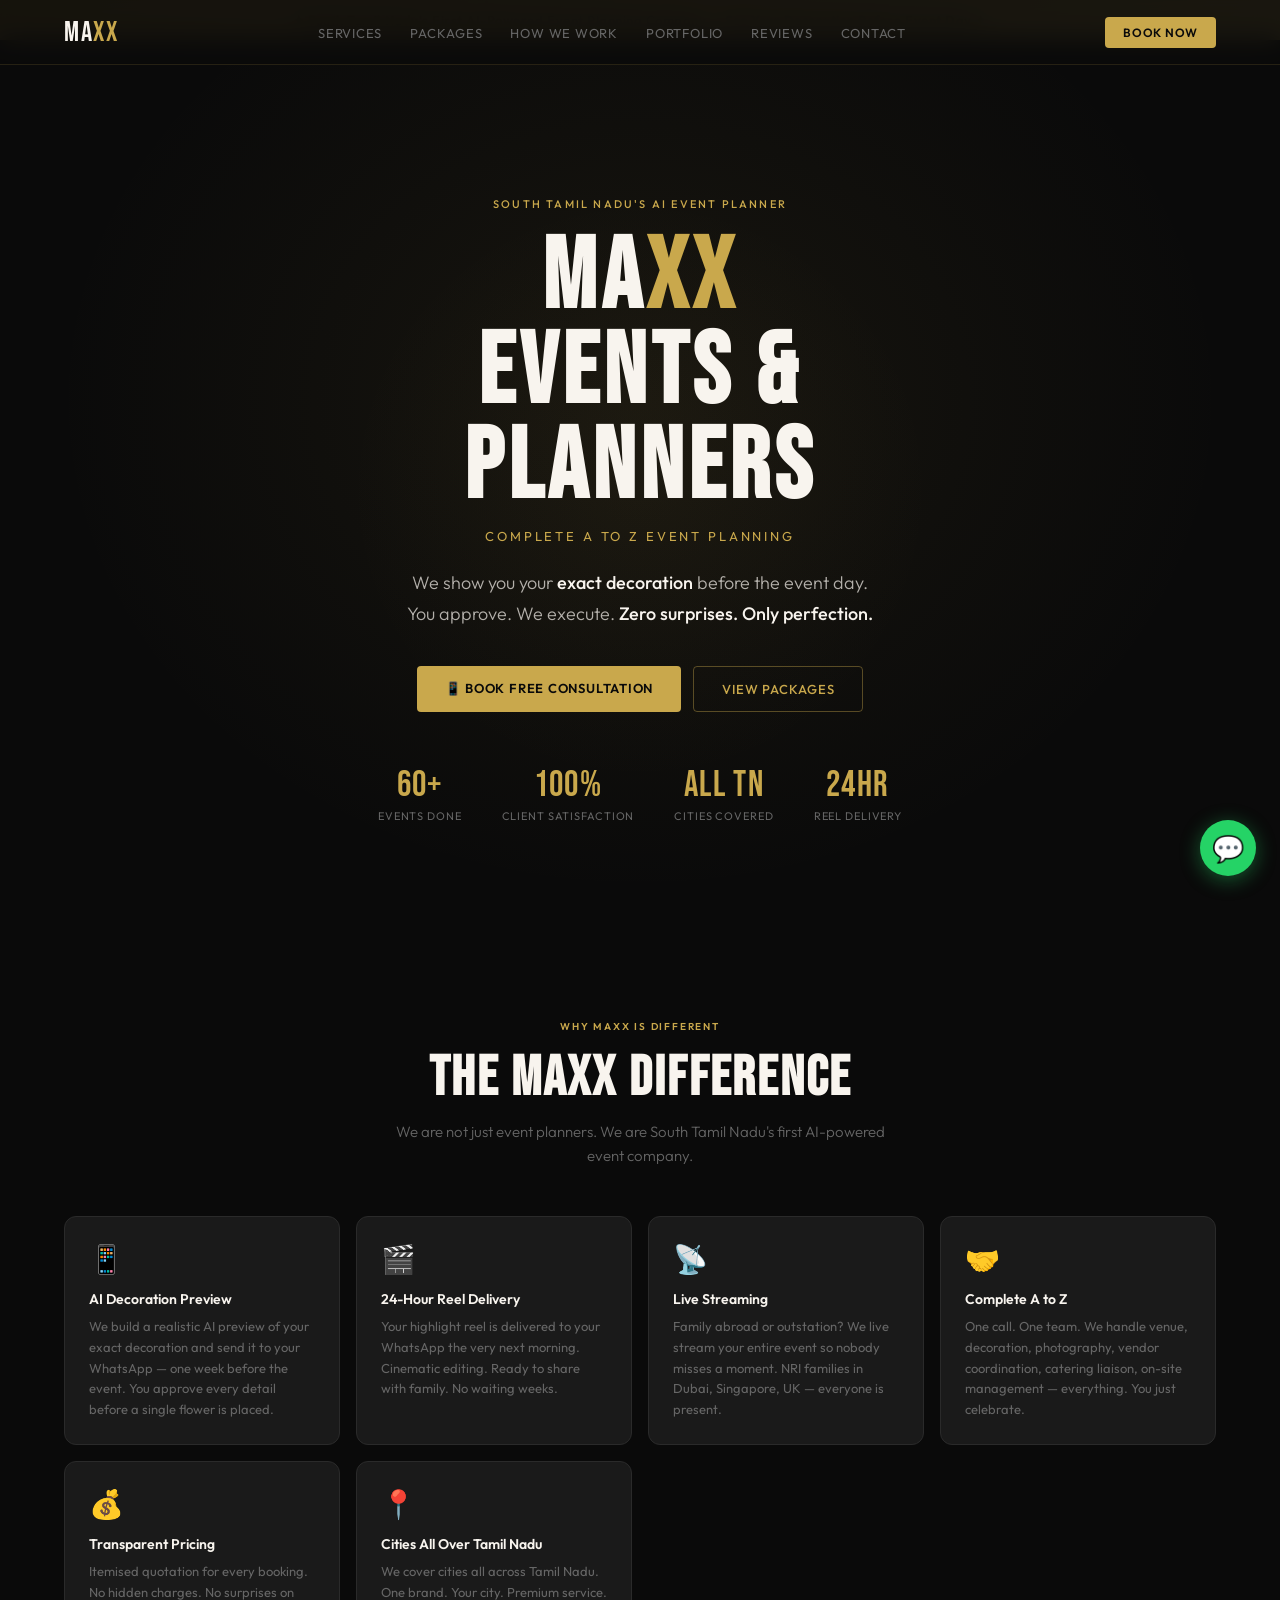
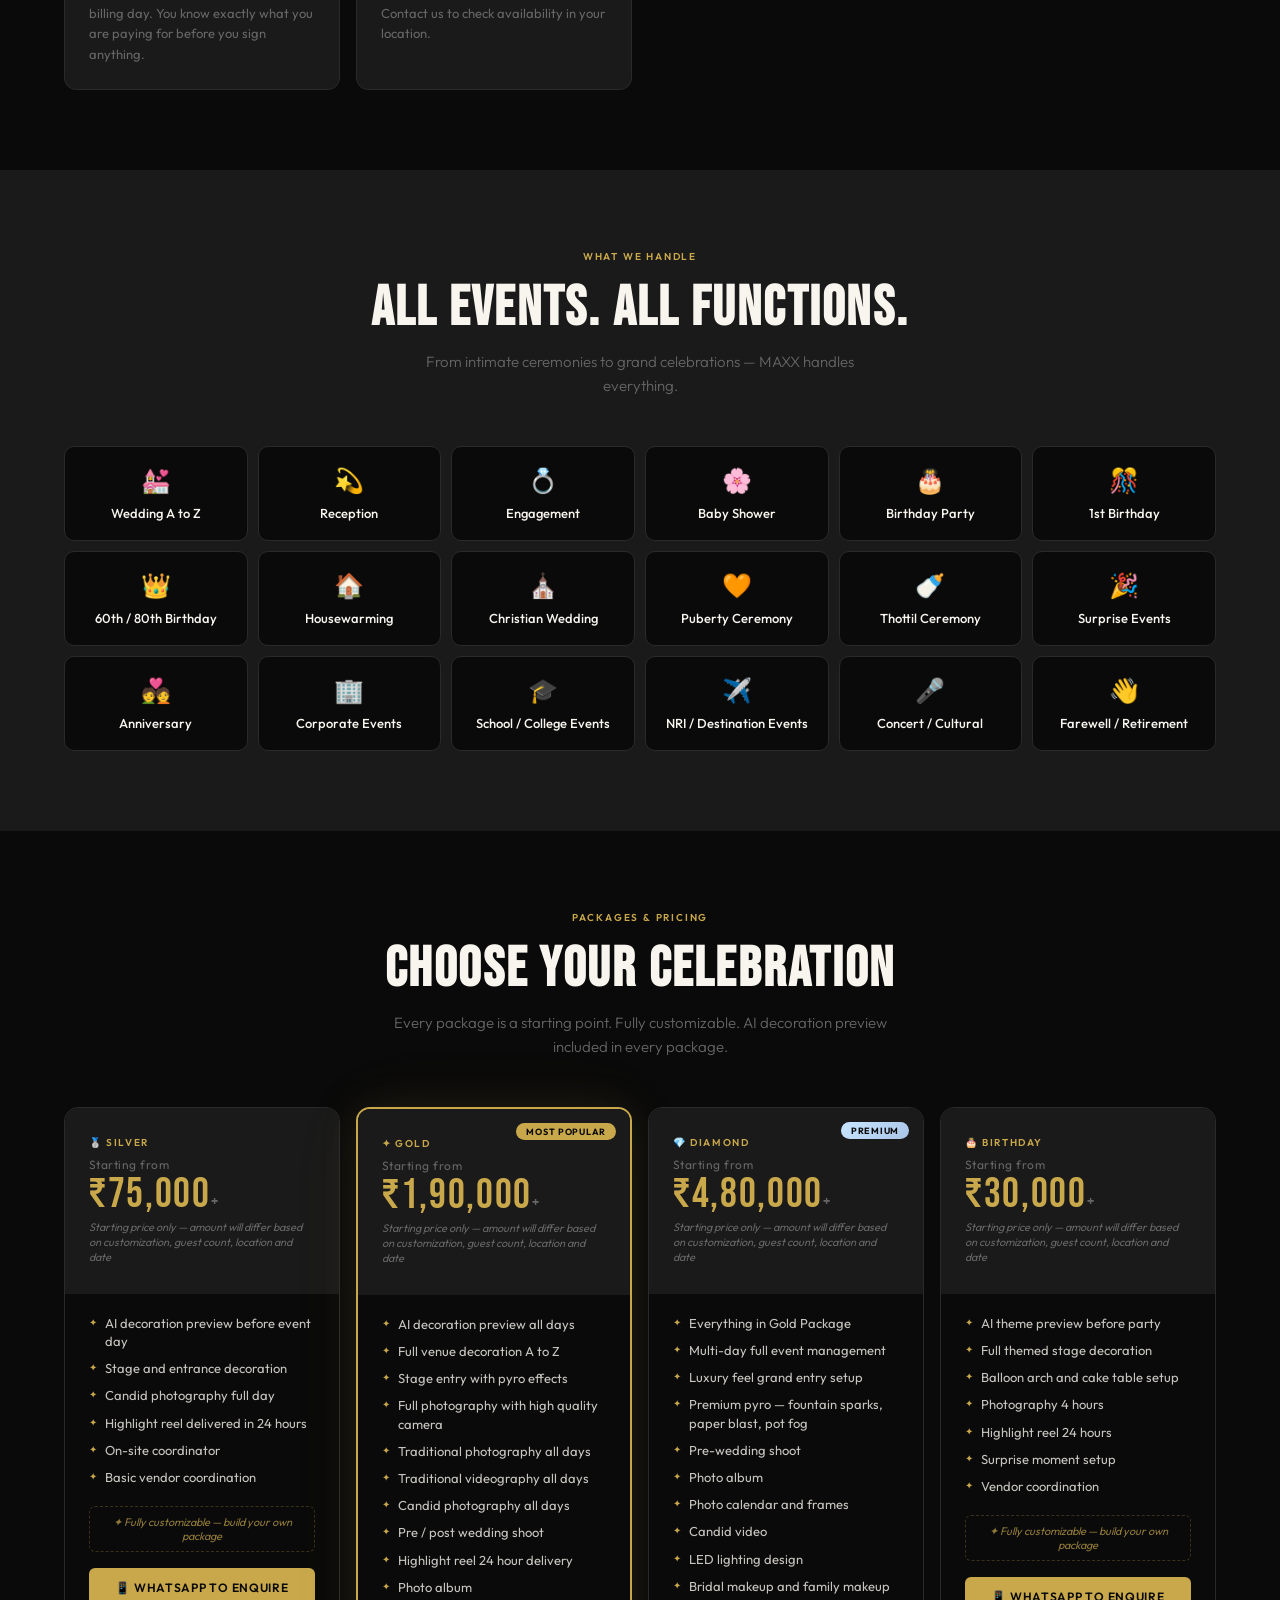
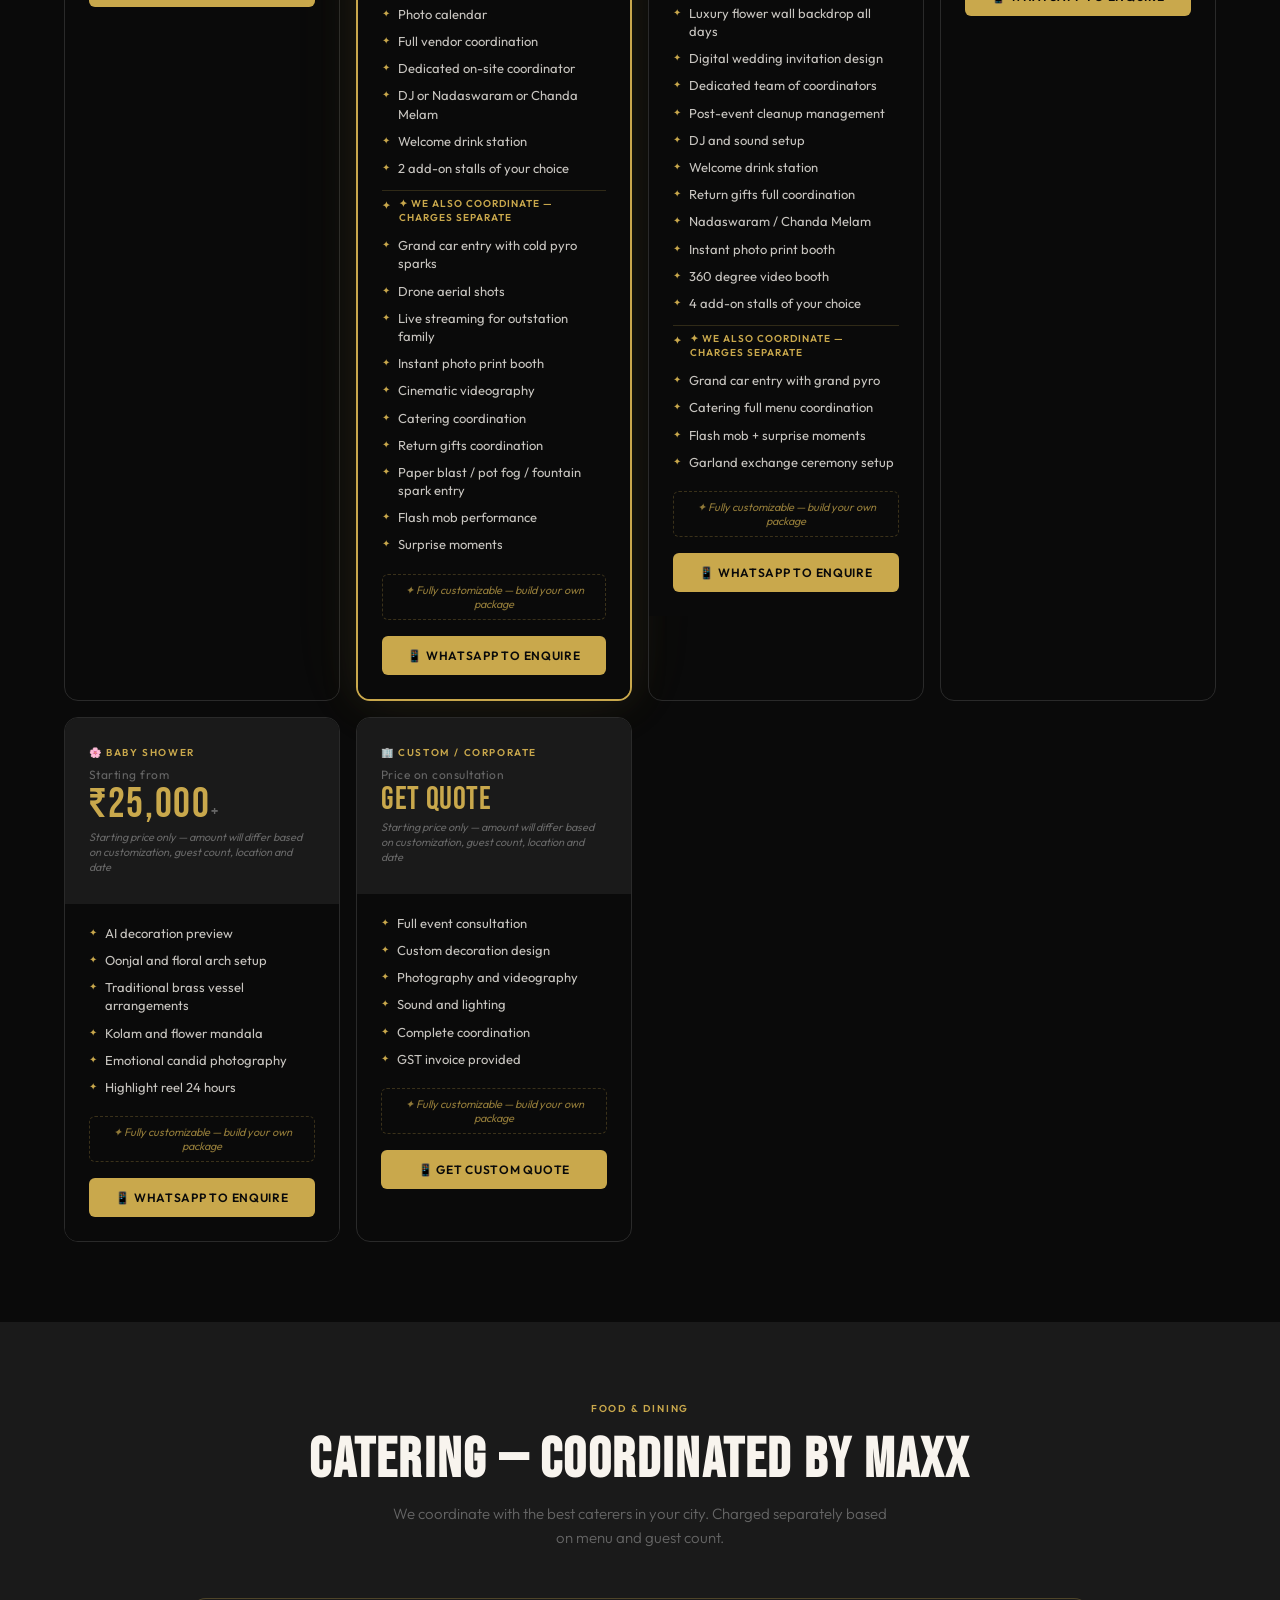
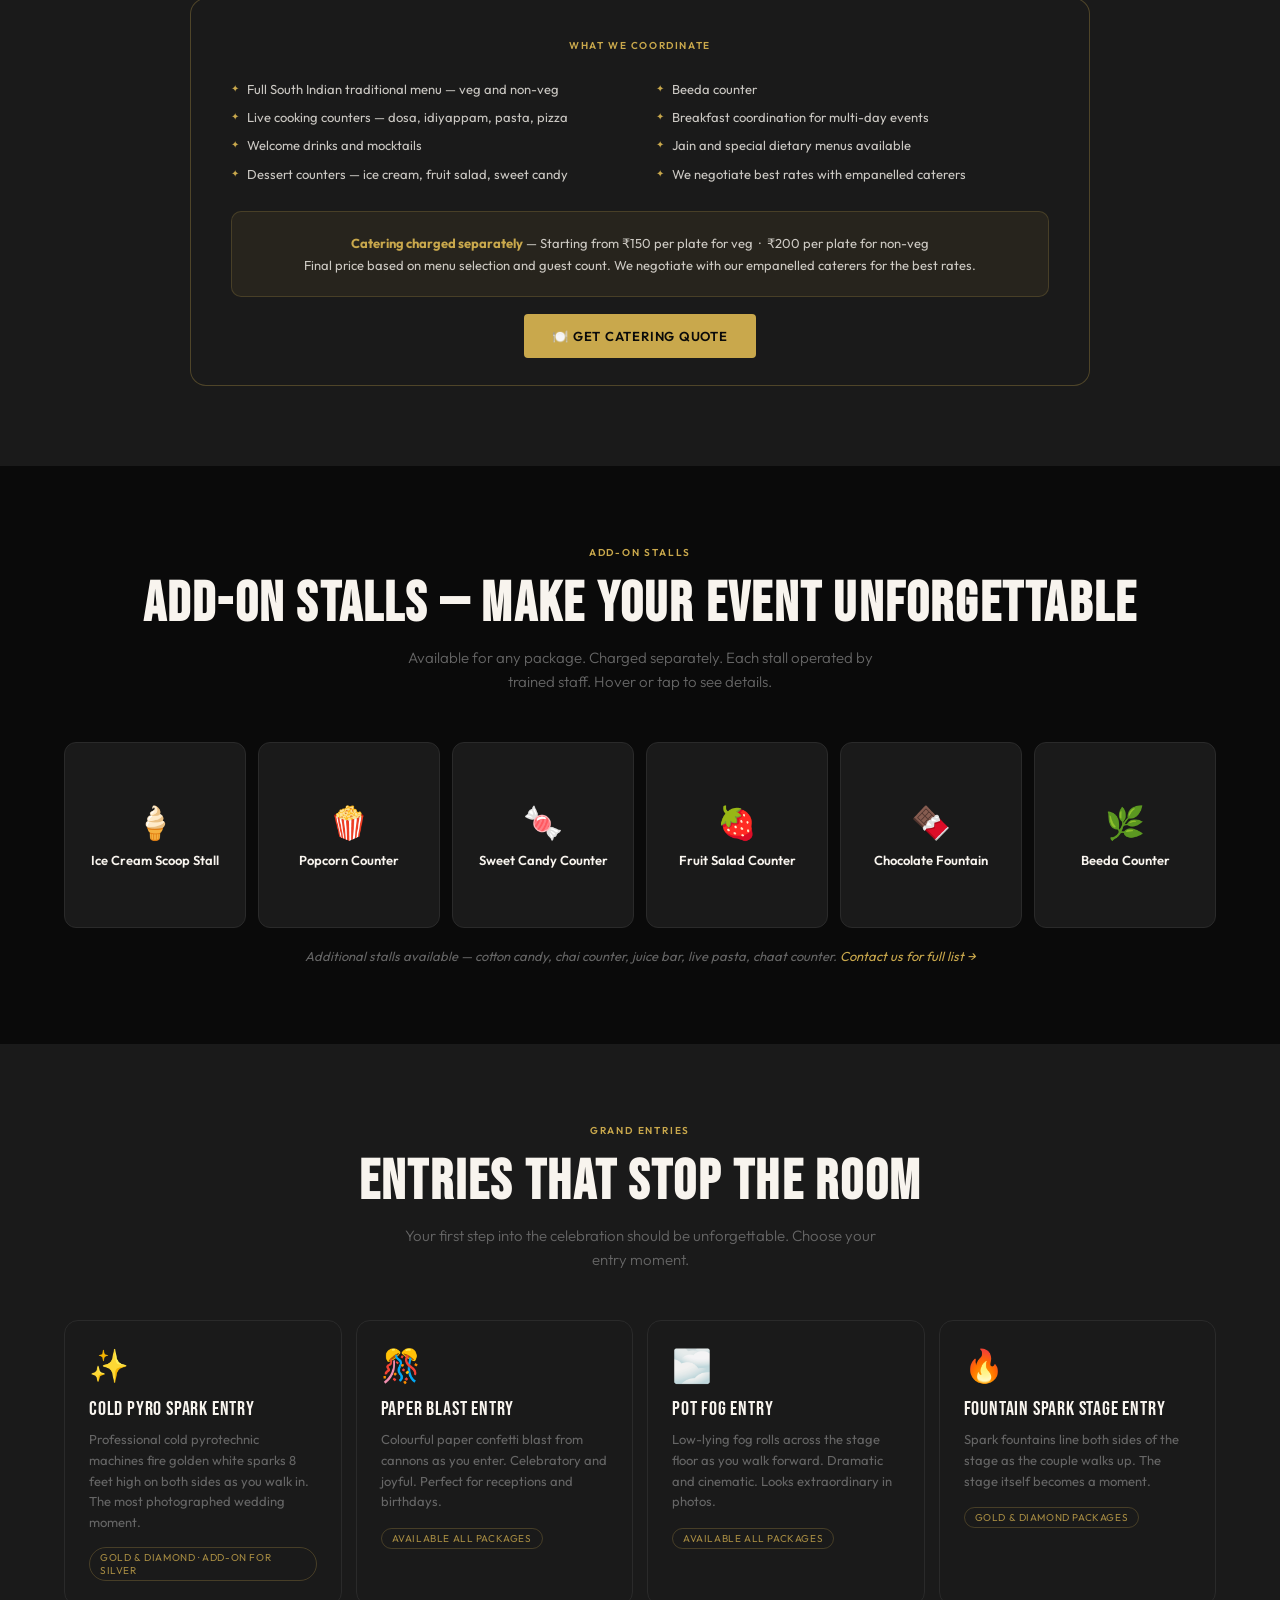
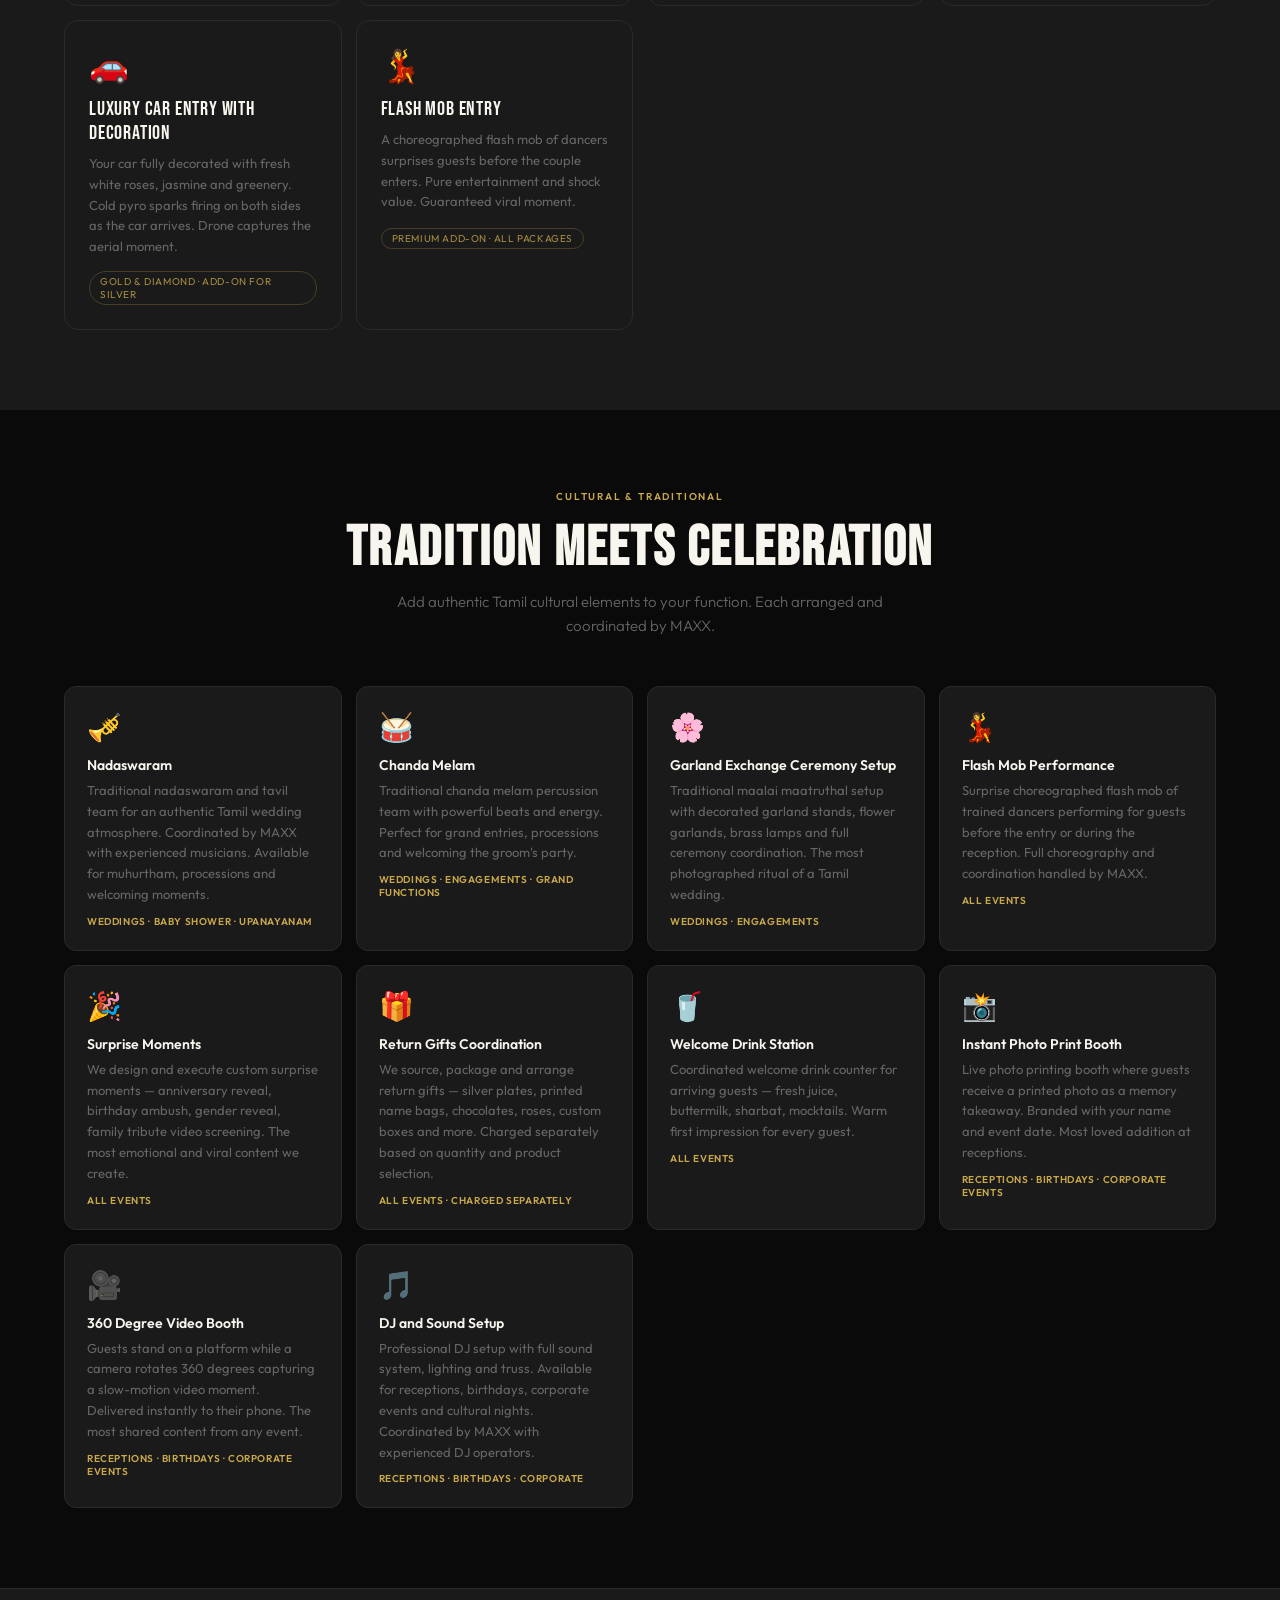
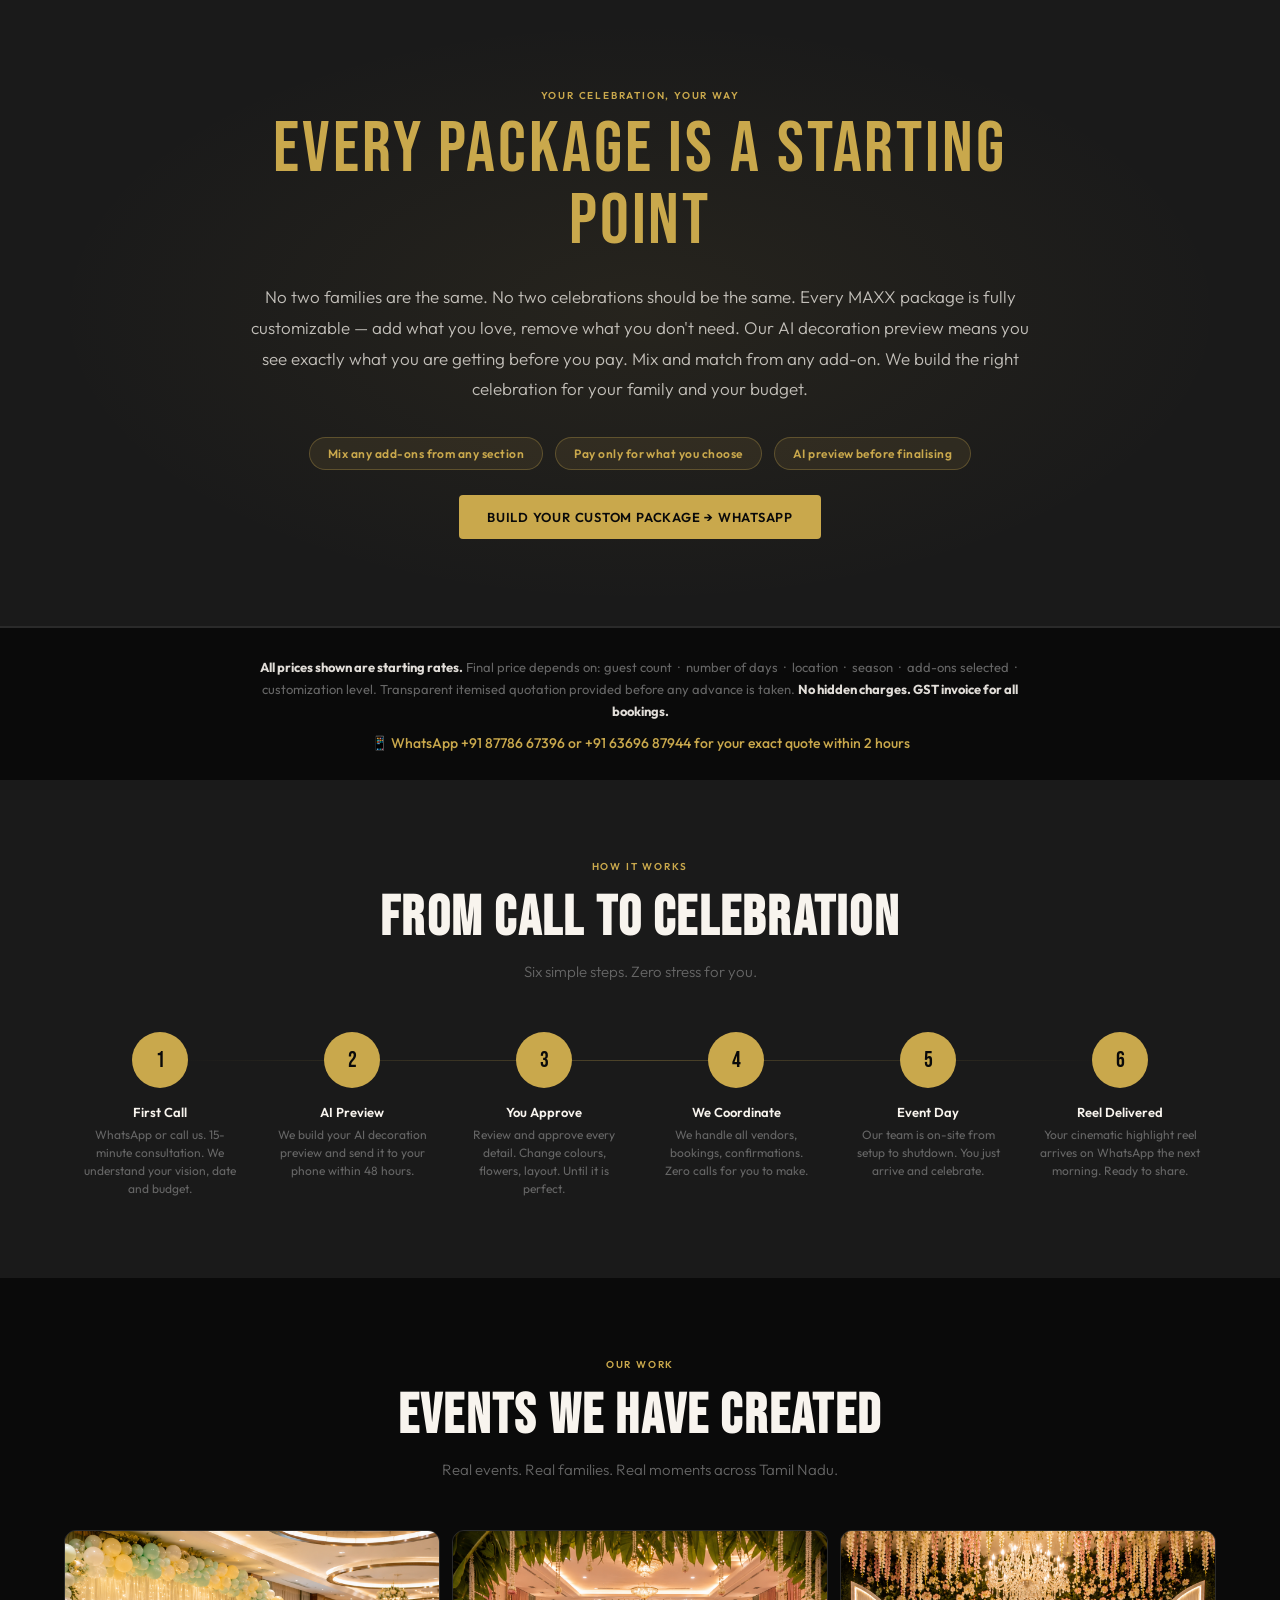
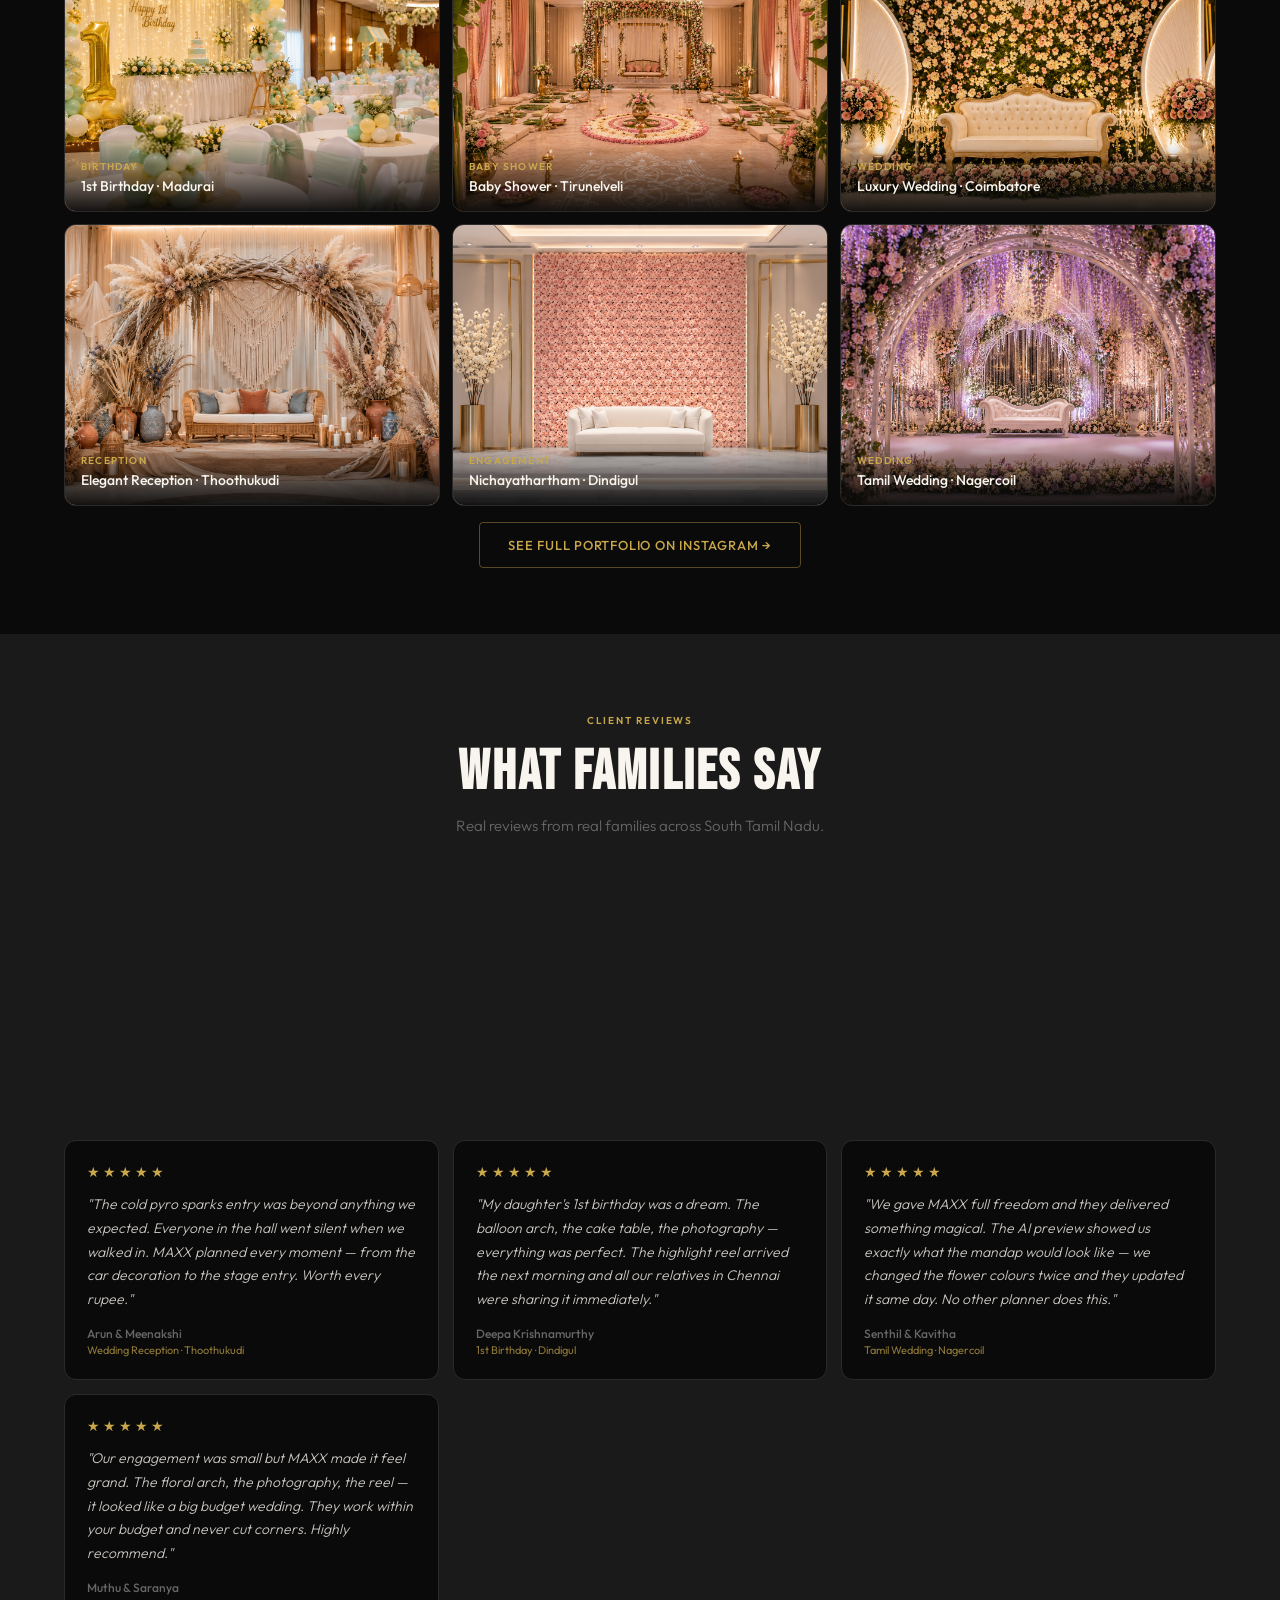
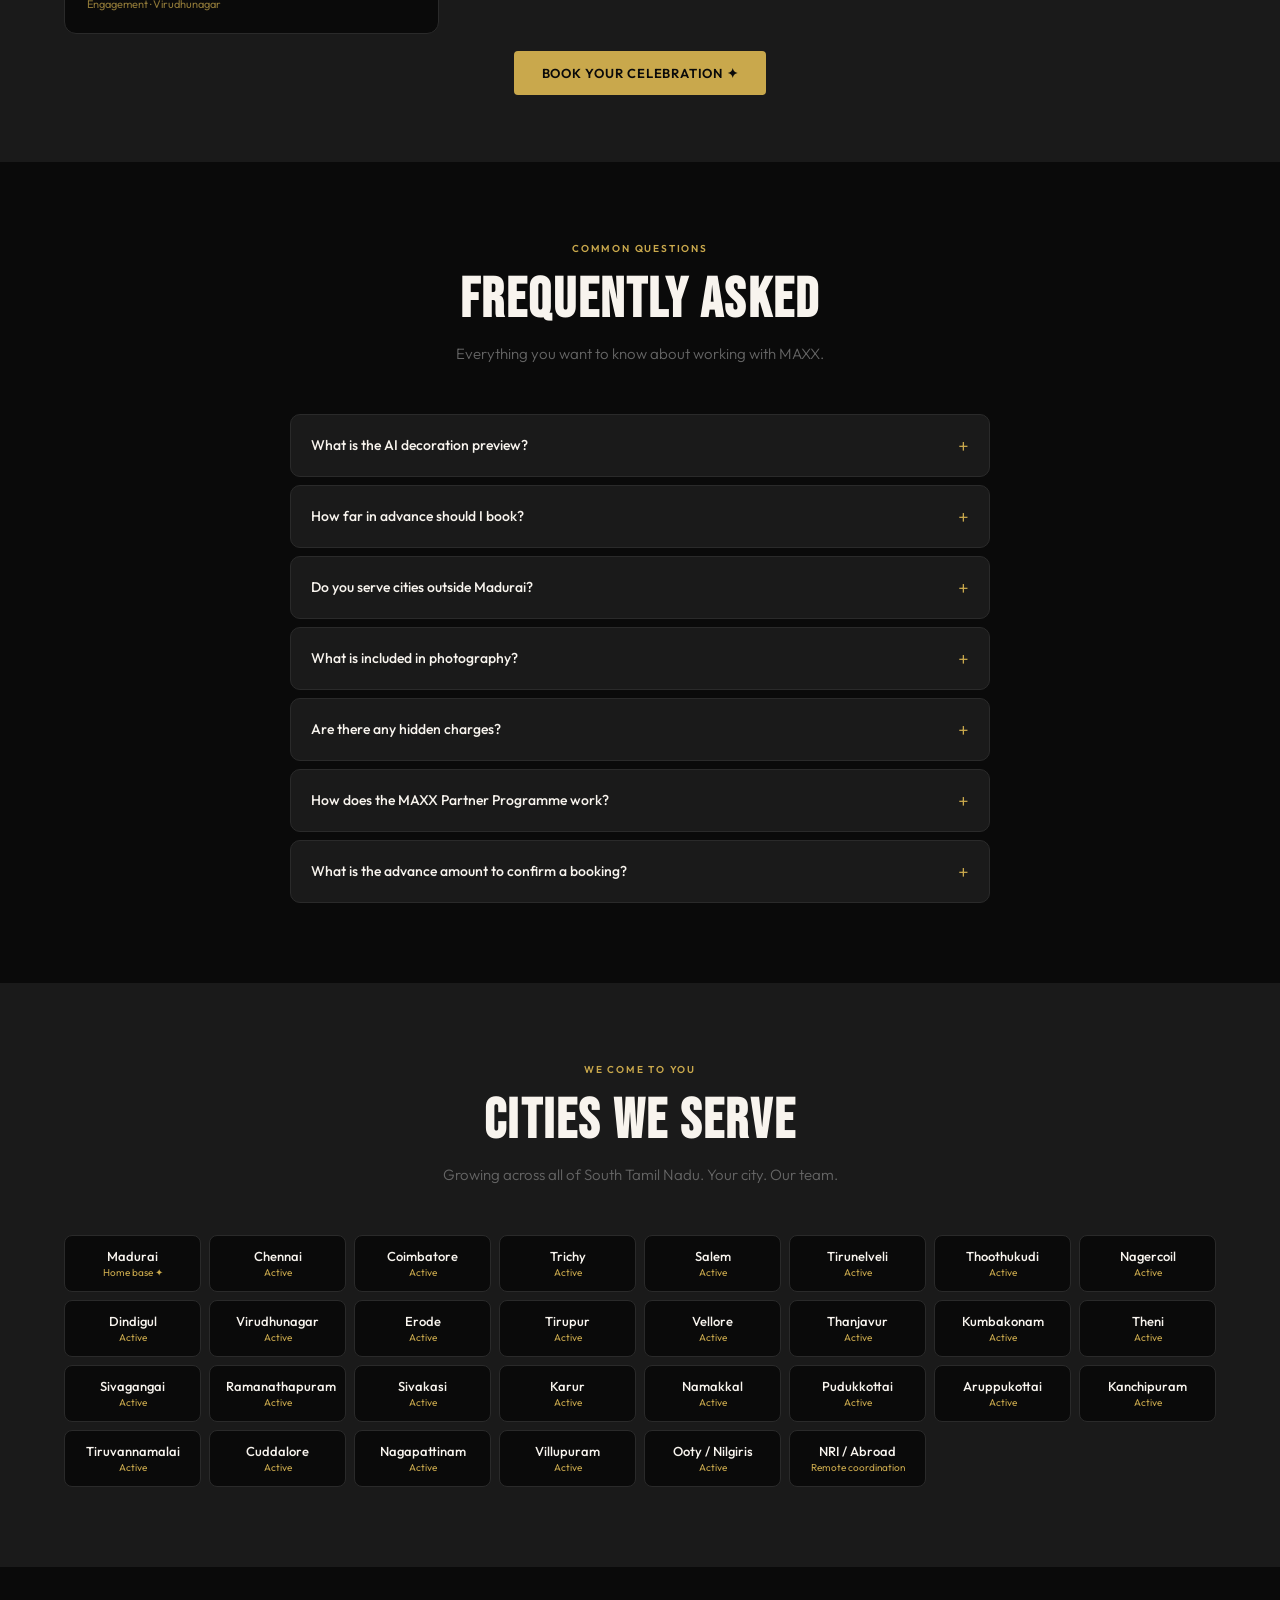
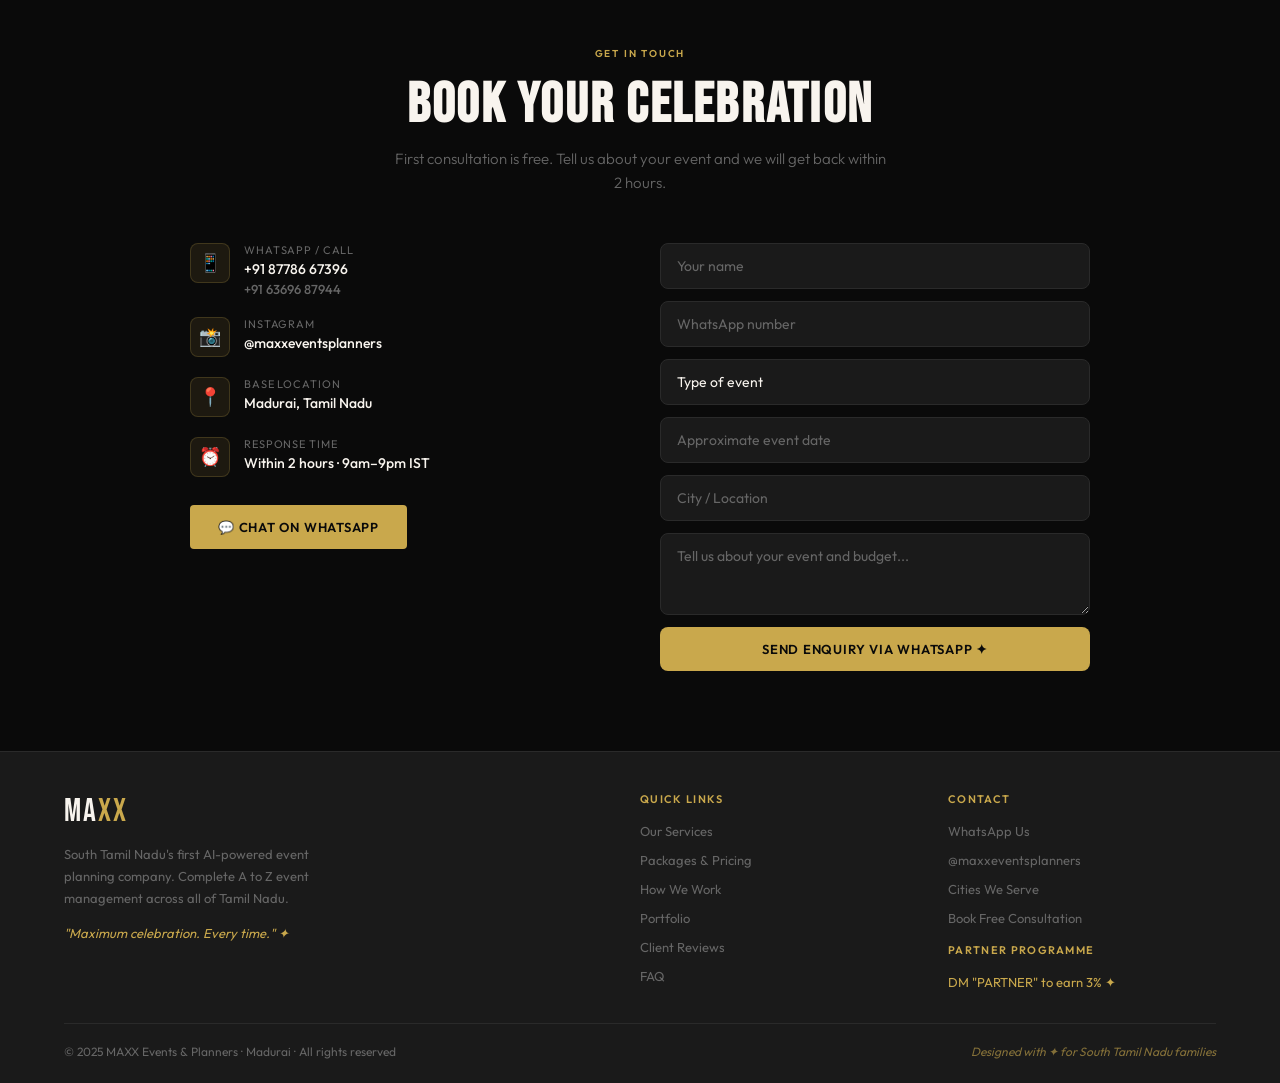
==== commit 7250ebc6: "Remove guest count and days from all package cards" ====
--- a/index.html
+++ b/index.html
@@ -447,7 +447,6 @@
           <div class="pkg-price-prefix">Starting from</div>
           <div class="pkg-price">₹75,000<span>+</span></div>
           <div class="pkg-price-note">Starting price only — amount will differ based on customization, guest count, location and date</div>
-          <div class="pkg-guests">Upto 150 guests · 1 day</div>
         </div>
         <div class="pkg-body">
           <ul class="pkg-features">
@@ -471,7 +470,6 @@
           <div class="pkg-price-prefix">Starting from</div>
           <div class="pkg-price">₹1,90,000<span>+</span></div>
           <div class="pkg-price-note">Starting price only — amount will differ based on customization, guest count, location and date</div>
-          <div class="pkg-guests">Upto 300 guests · 2–3 days</div>
         </div>
         <div class="pkg-body">
           <ul class="pkg-features">
@@ -516,7 +514,6 @@
           <div class="pkg-price-prefix">Starting from</div>
           <div class="pkg-price">₹4,80,000<span>+</span></div>
           <div class="pkg-price-note">Starting price only — amount will differ based on customization, guest count, location and date</div>
-          <div class="pkg-guests">500+ guests · 4–5 days</div>
         </div>
         <div class="pkg-body">
           <ul class="pkg-features">
@@ -559,7 +556,6 @@
           <div class="pkg-price-prefix">Starting from</div>
           <div class="pkg-price">₹30,000<span>+</span></div>
           <div class="pkg-price-note">Starting price only — amount will differ based on customization, guest count, location and date</div>
-          <div class="pkg-guests">Any size · 3–6 hours</div>
         </div>
         <div class="pkg-body">
           <ul class="pkg-features">
@@ -583,7 +579,6 @@
           <div class="pkg-price-prefix">Starting from</div>
           <div class="pkg-price">₹25,000<span>+</span></div>
           <div class="pkg-price-note">Starting price only — amount will differ based on customization, guest count, location and date</div>
-          <div class="pkg-guests">Intimate · Half day</div>
         </div>
         <div class="pkg-body">
           <ul class="pkg-features">
@@ -606,7 +601,6 @@
           <div class="pkg-price-prefix">Price on consultation</div>
           <div class="pkg-price" style="font-size:32px;letter-spacing:.02em">Get Quote</div>
           <div class="pkg-price-note">Starting price only — amount will differ based on customization, guest count, location and date</div>
-          <div class="pkg-guests">Corporate · School · NRI · Concerts · Government</div>
         </div>
         <div class="pkg-body">
           <ul class="pkg-features">
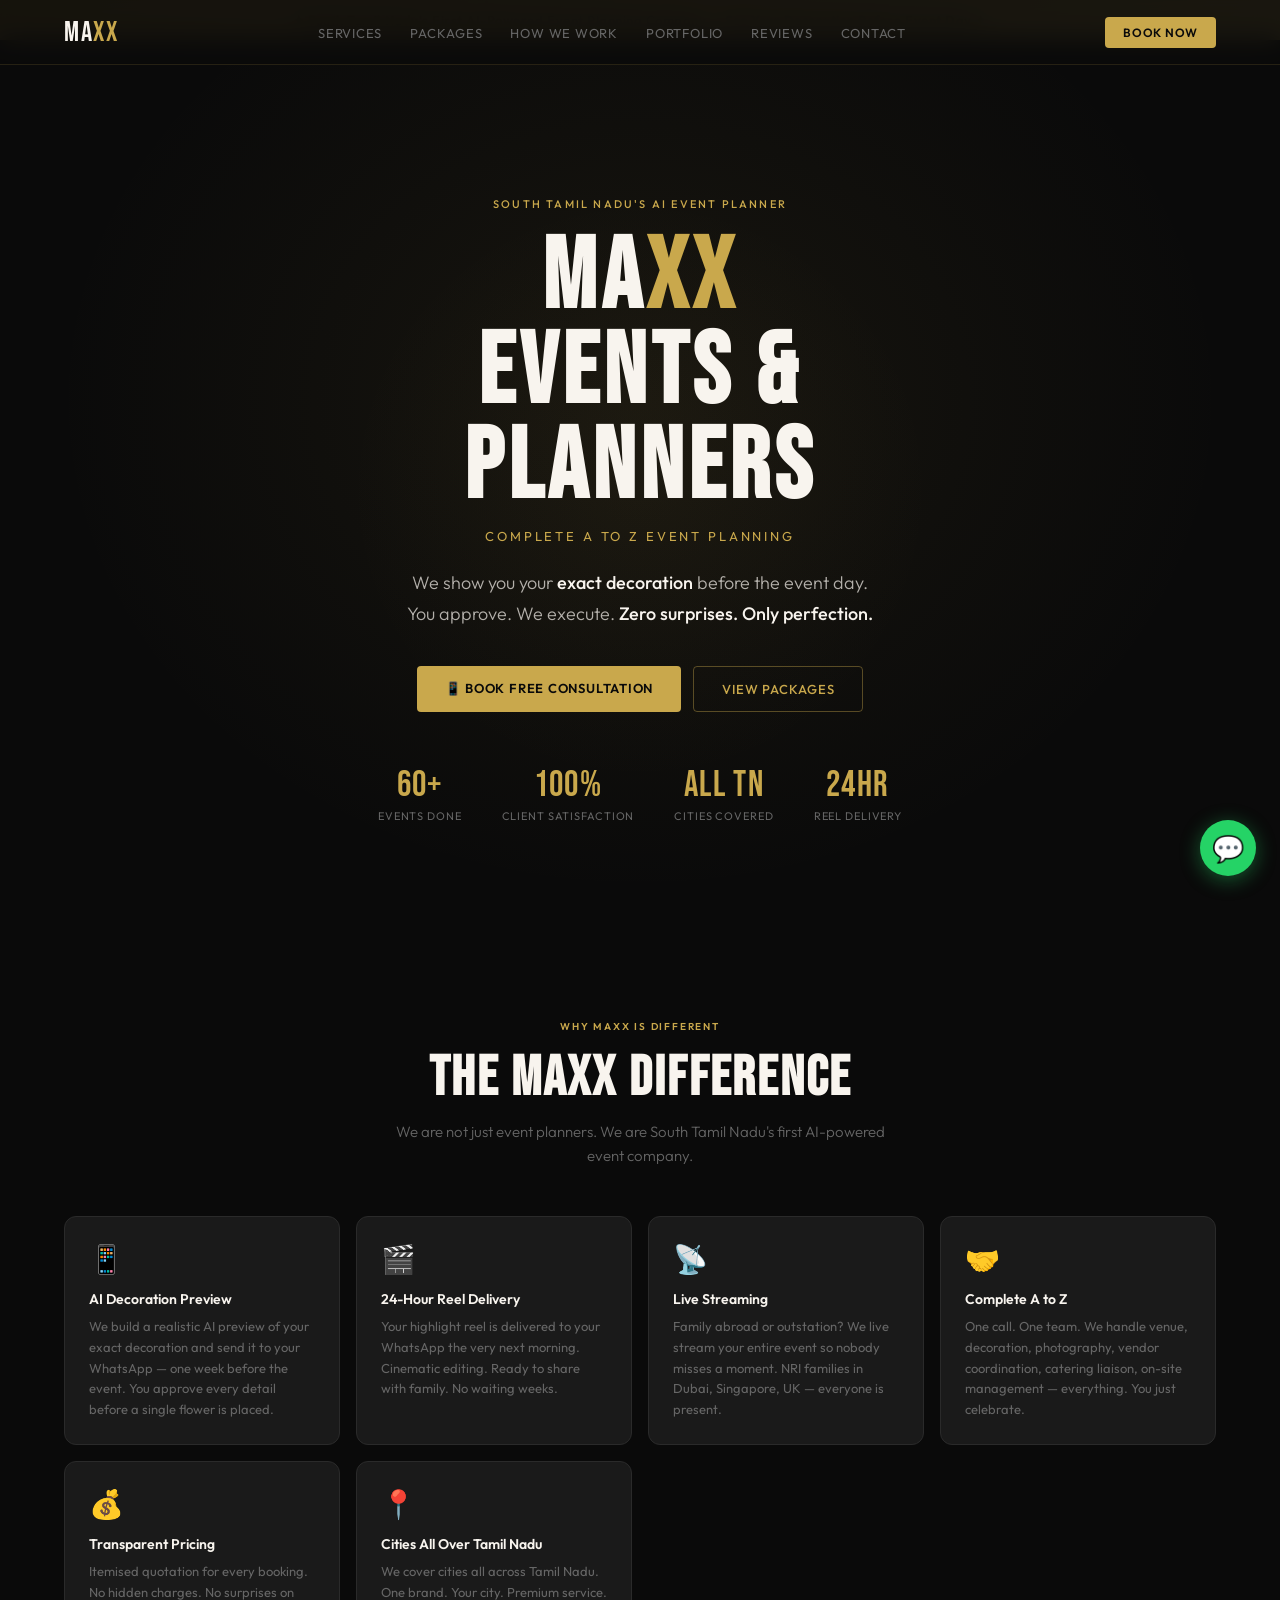
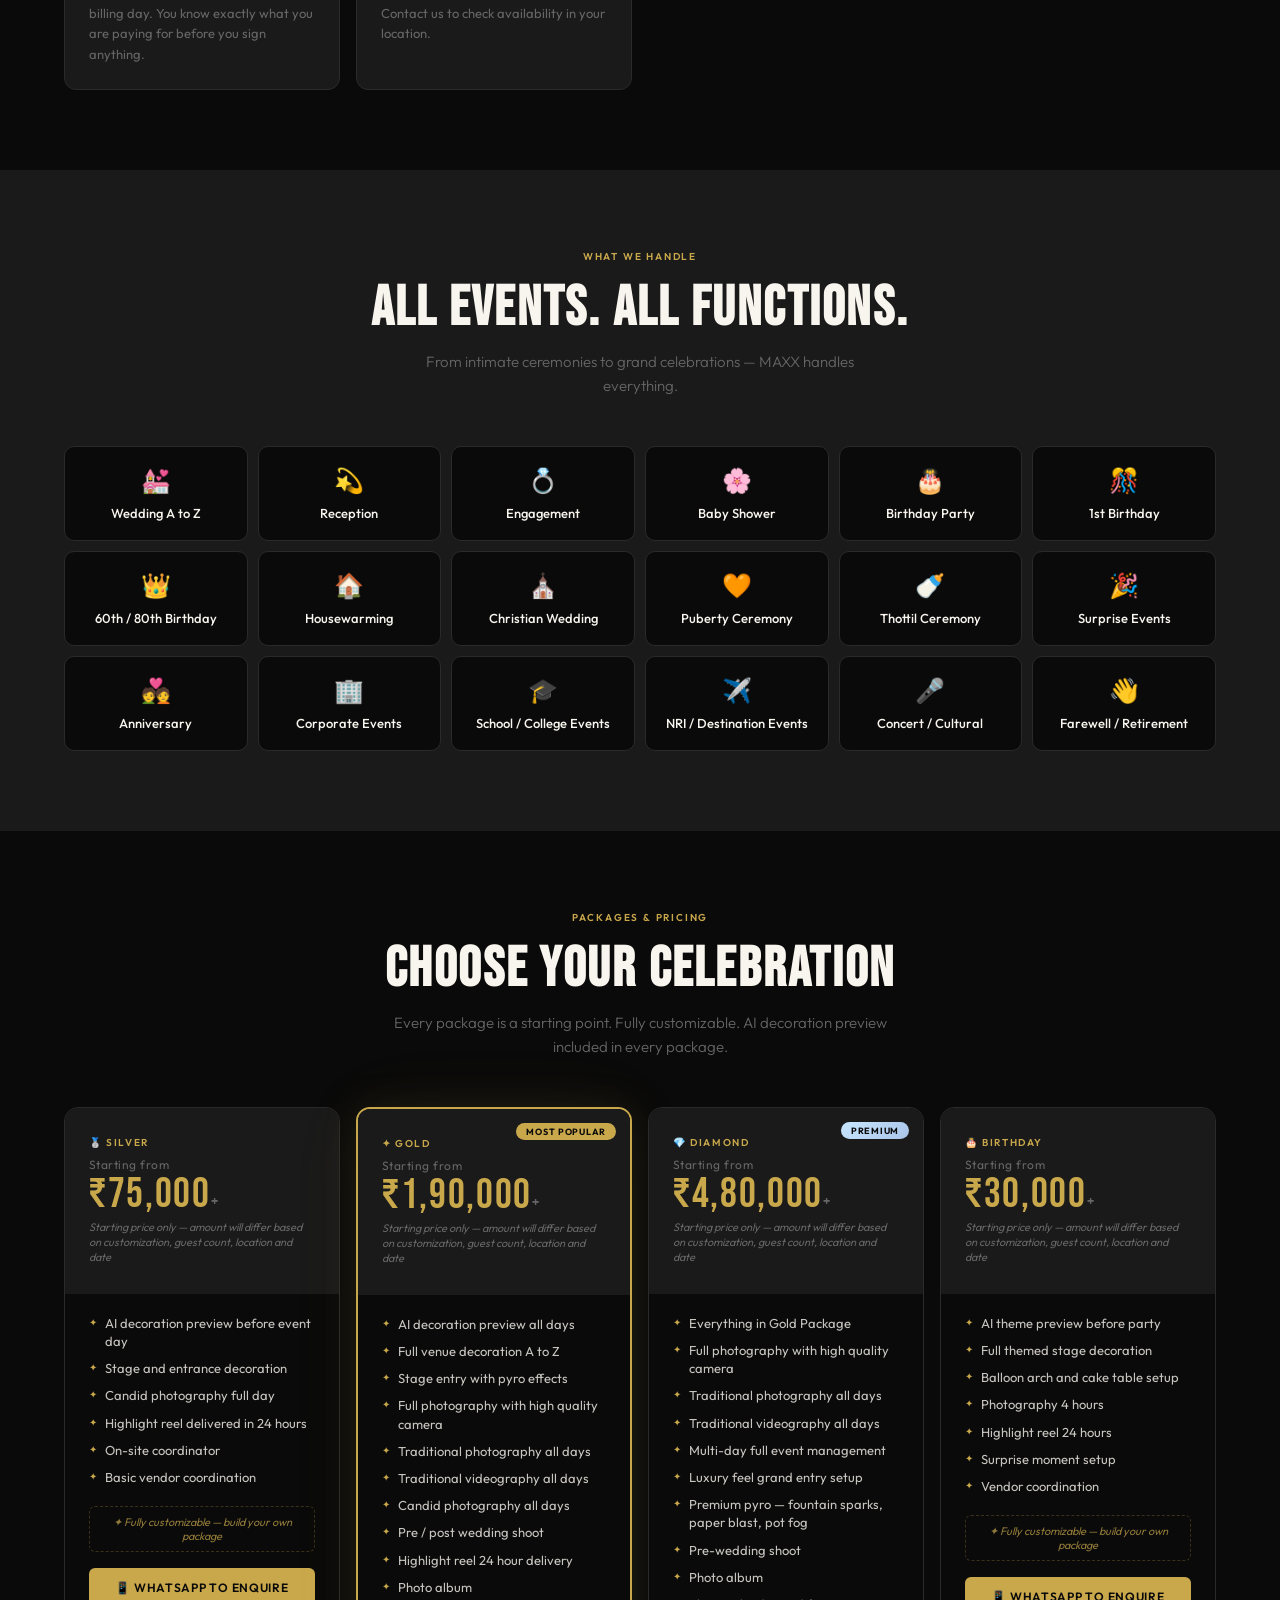
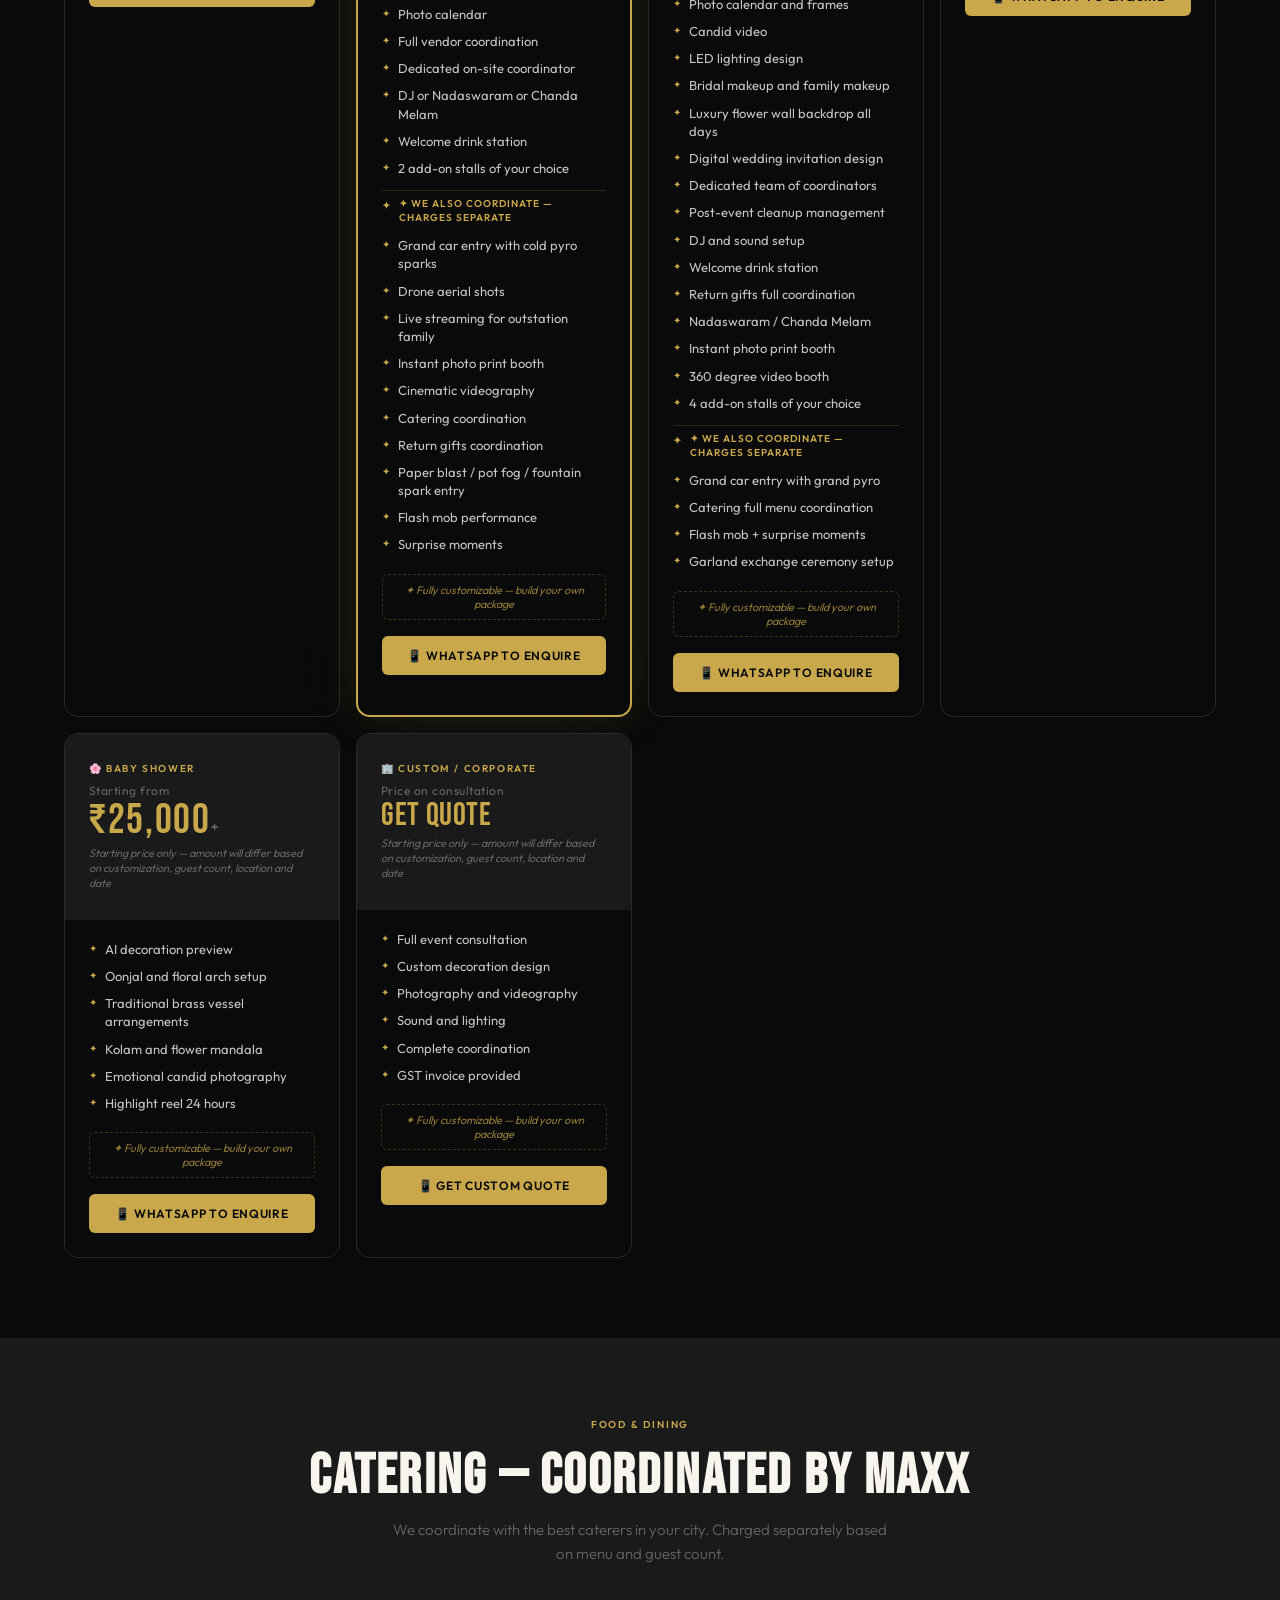
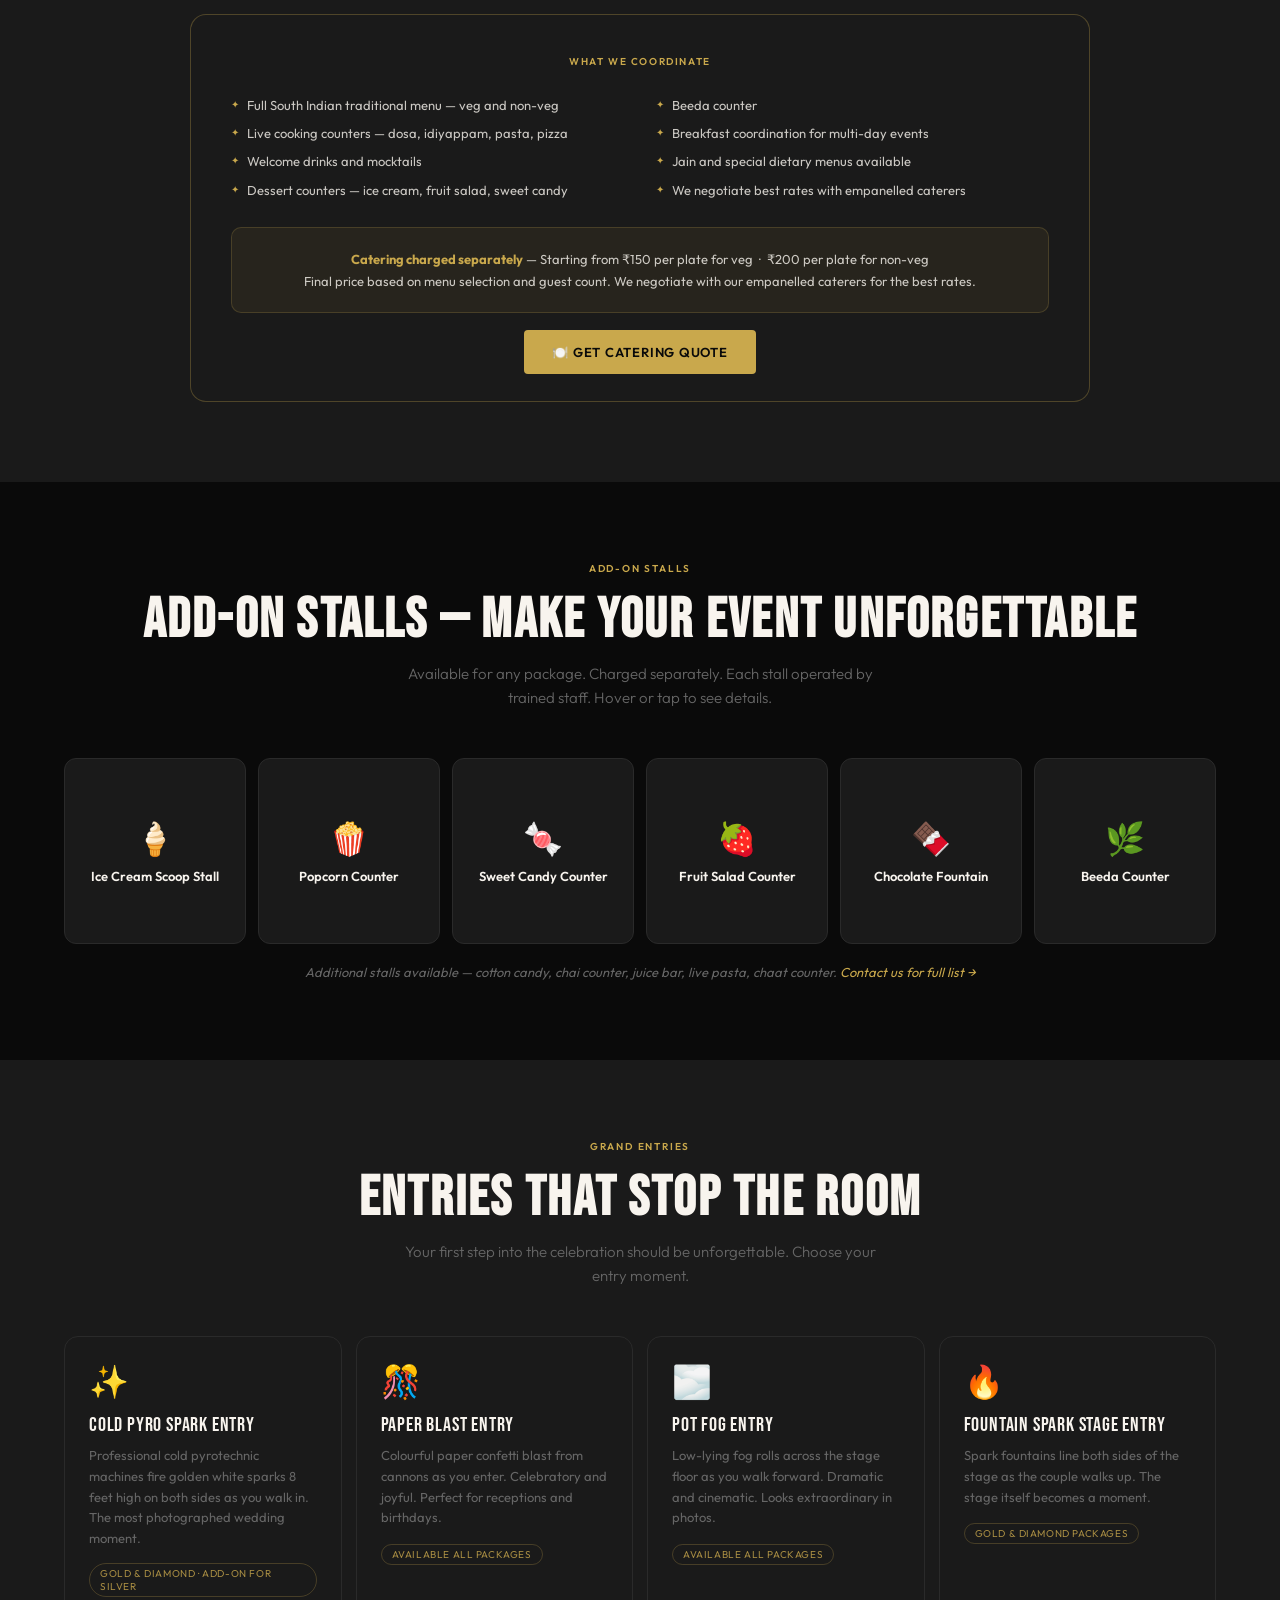
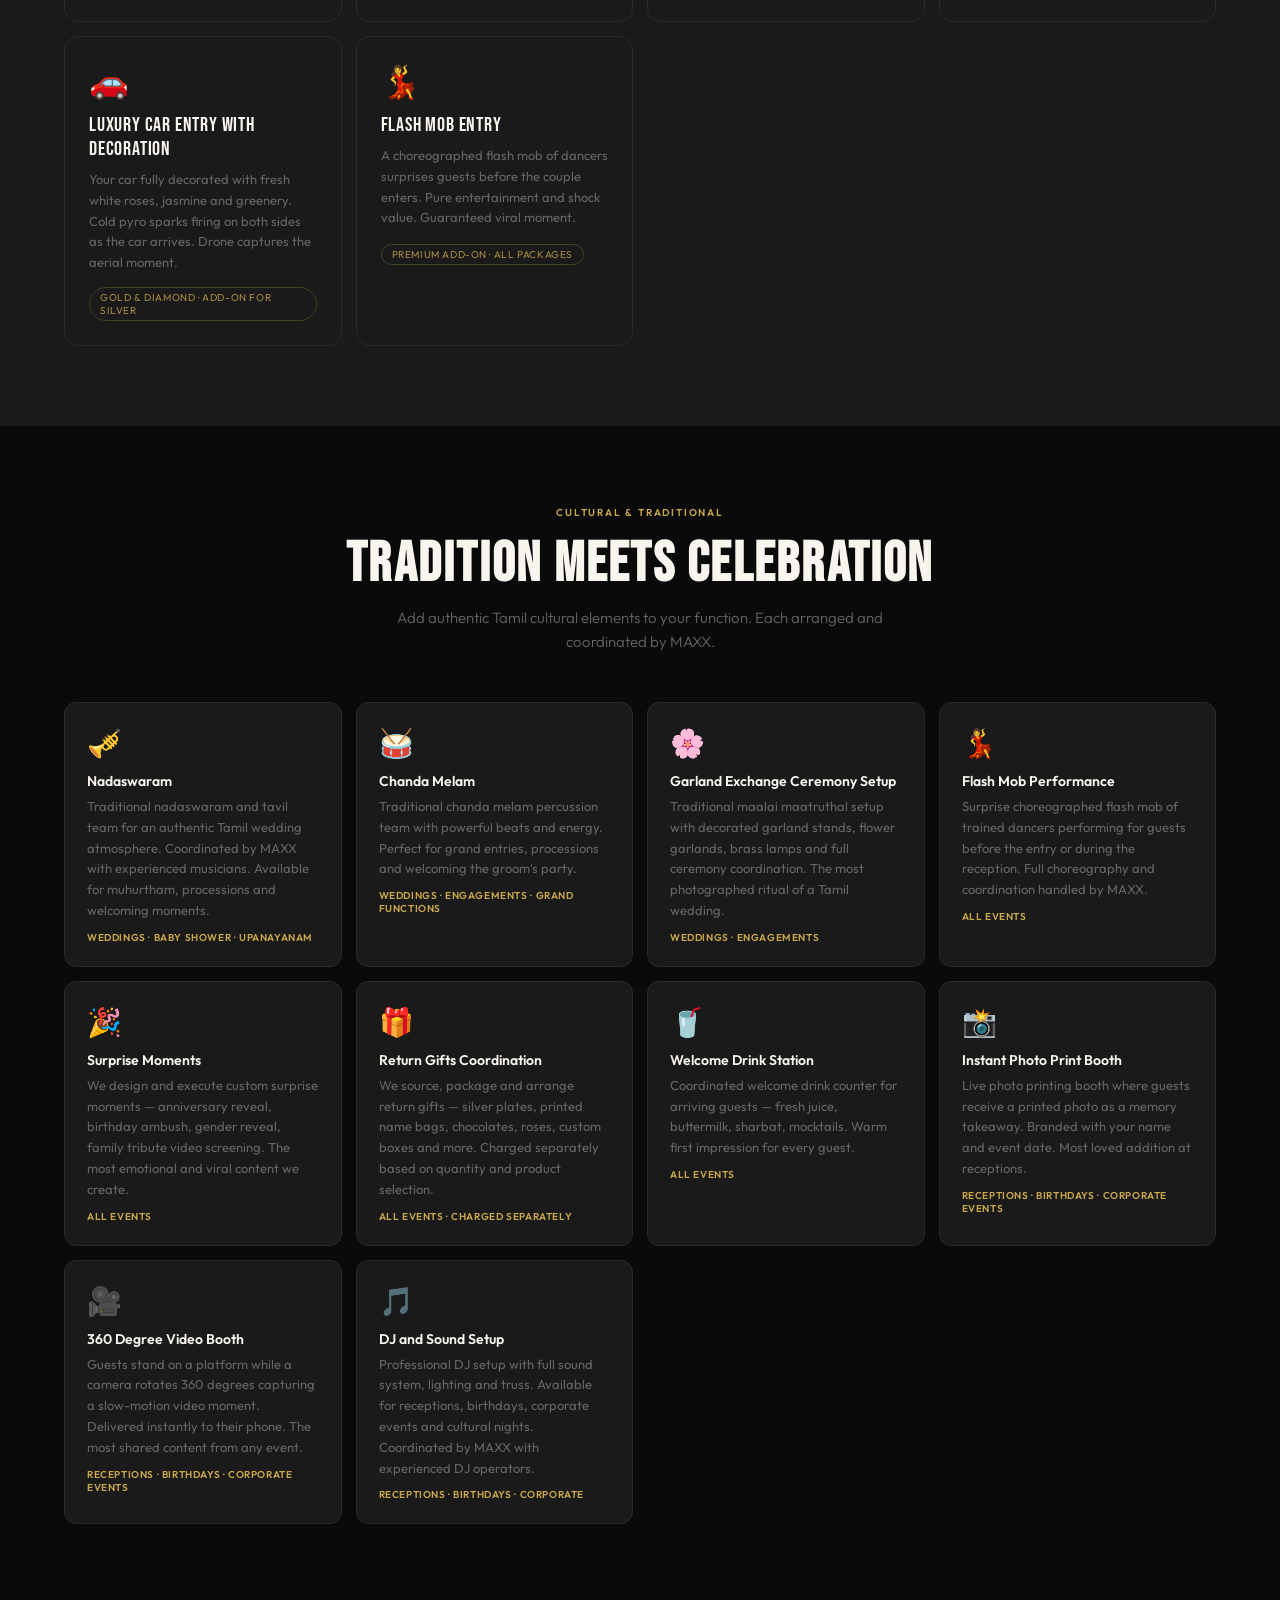
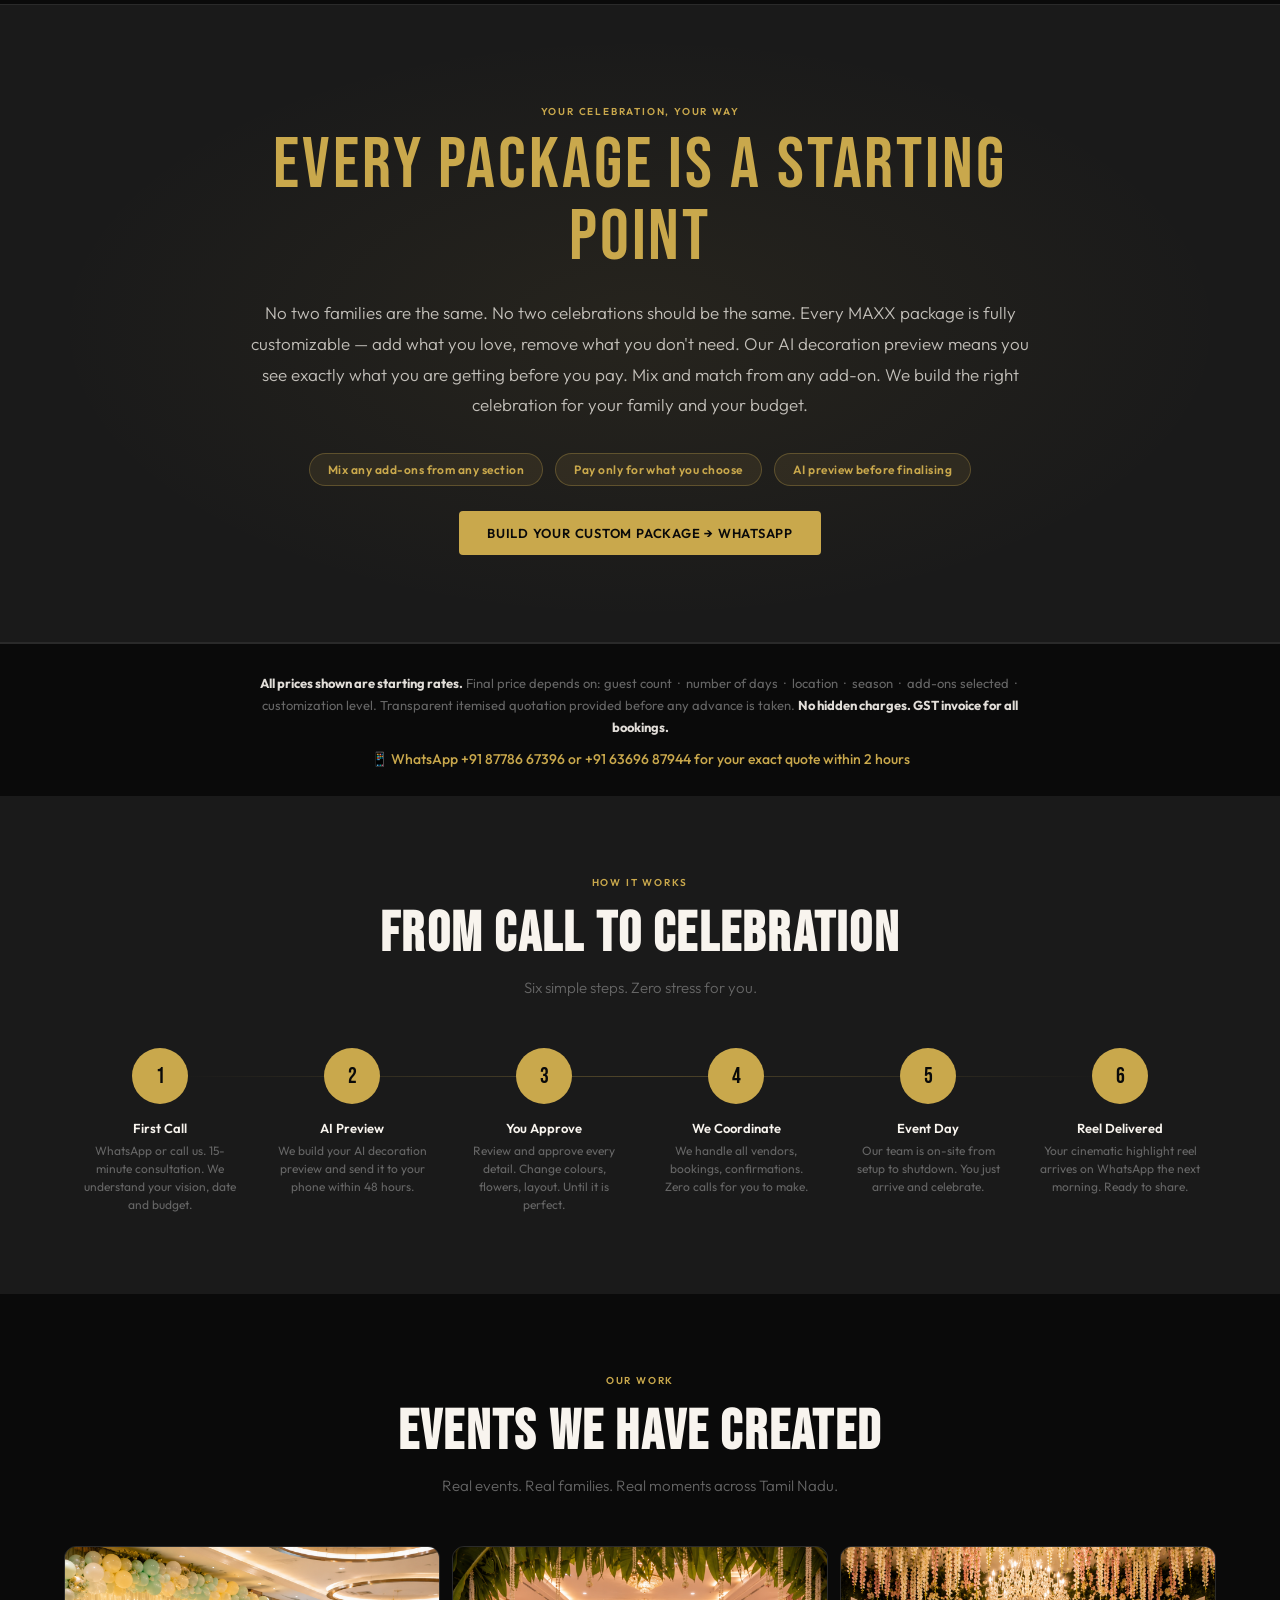
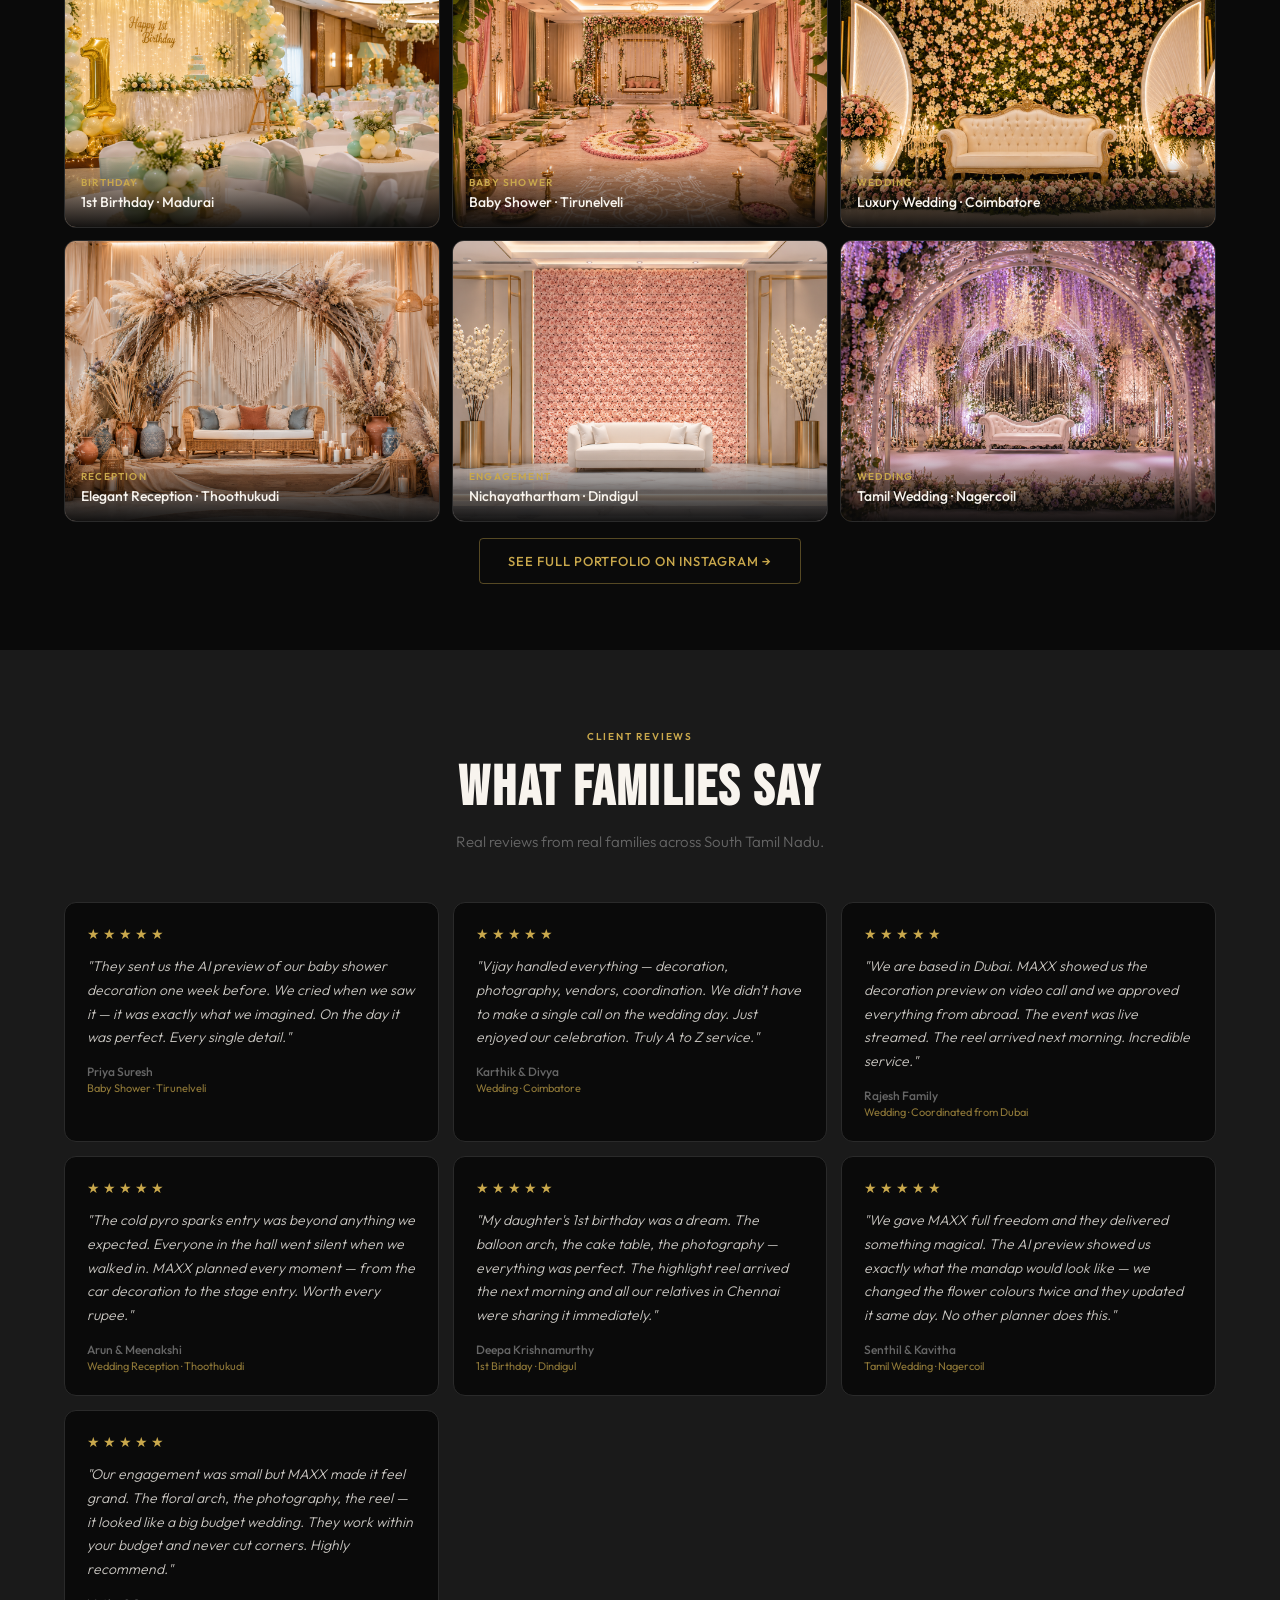
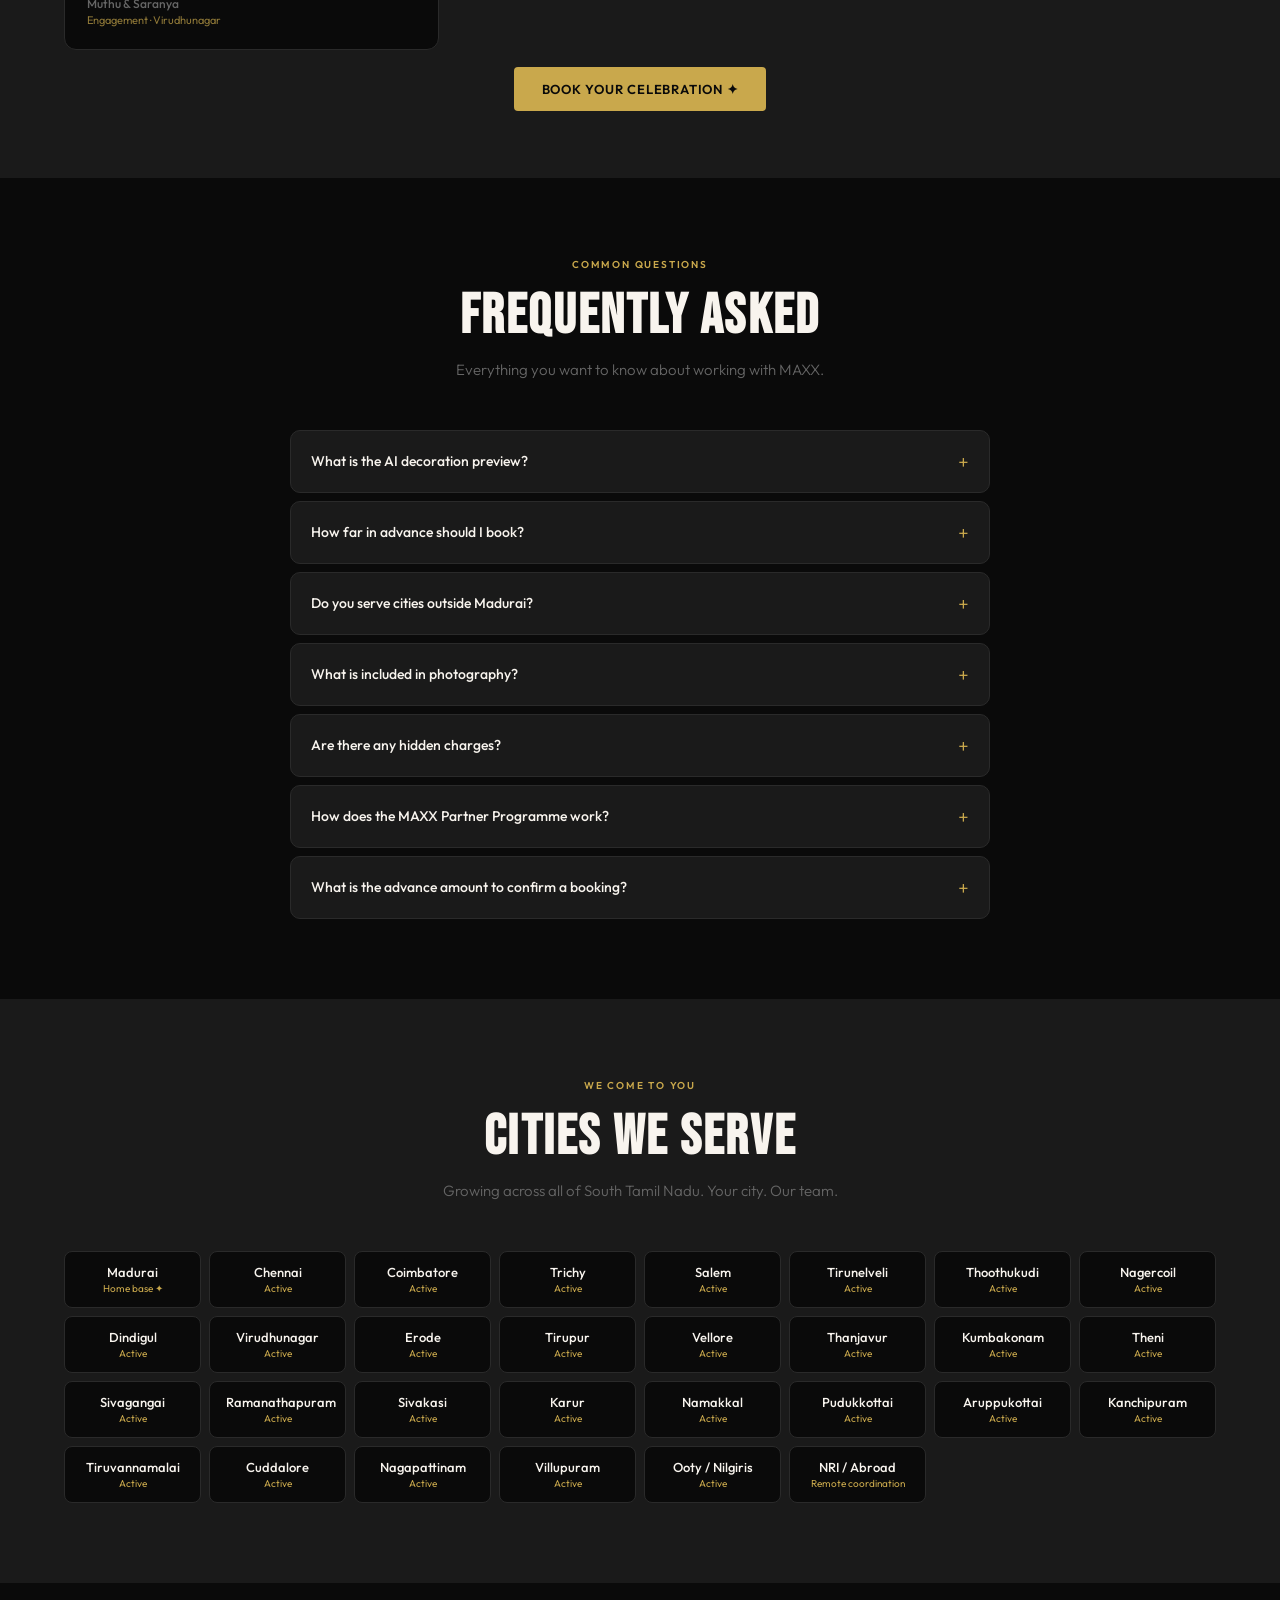
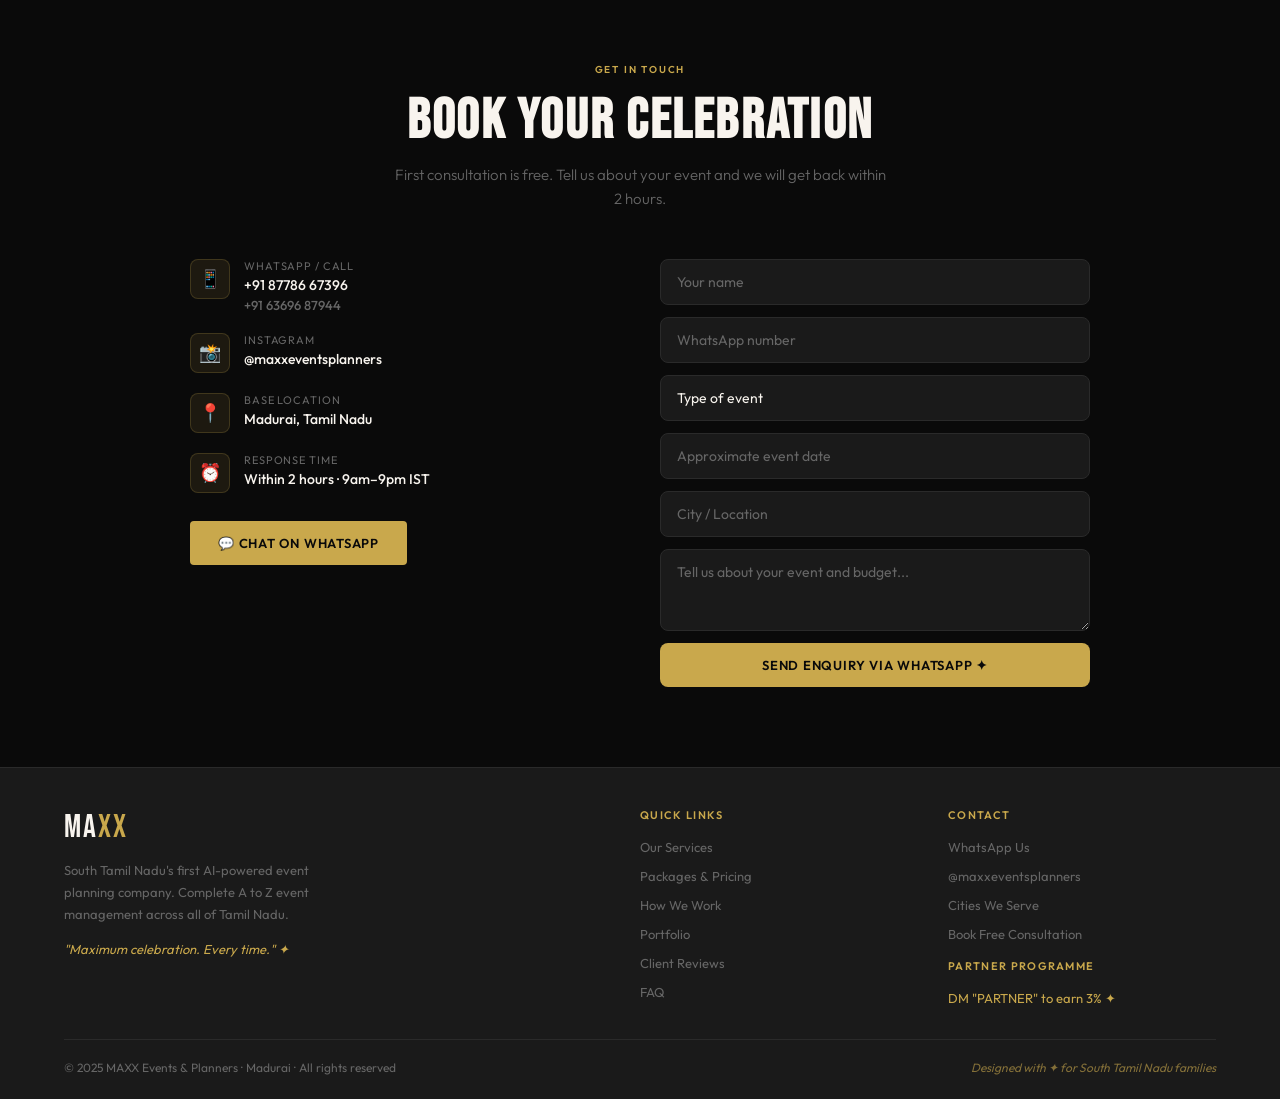
==== commit d5a52164: "Diamond: add full photography, traditional photo and video all days" ====
--- a/index.html
+++ b/index.html
@@ -518,6 +518,9 @@
         <div class="pkg-body">
           <ul class="pkg-features">
             <li>Everything in Gold Package</li>
+            <li>Full photography with high quality camera</li>
+            <li>Traditional photography all days</li>
+            <li>Traditional videography all days</li>
             <li>Multi-day full event management</li>
             <li>Luxury feel grand entry setup</li>
             <li>Premium pyro — fountain sparks, paper blast, pot fog</li>
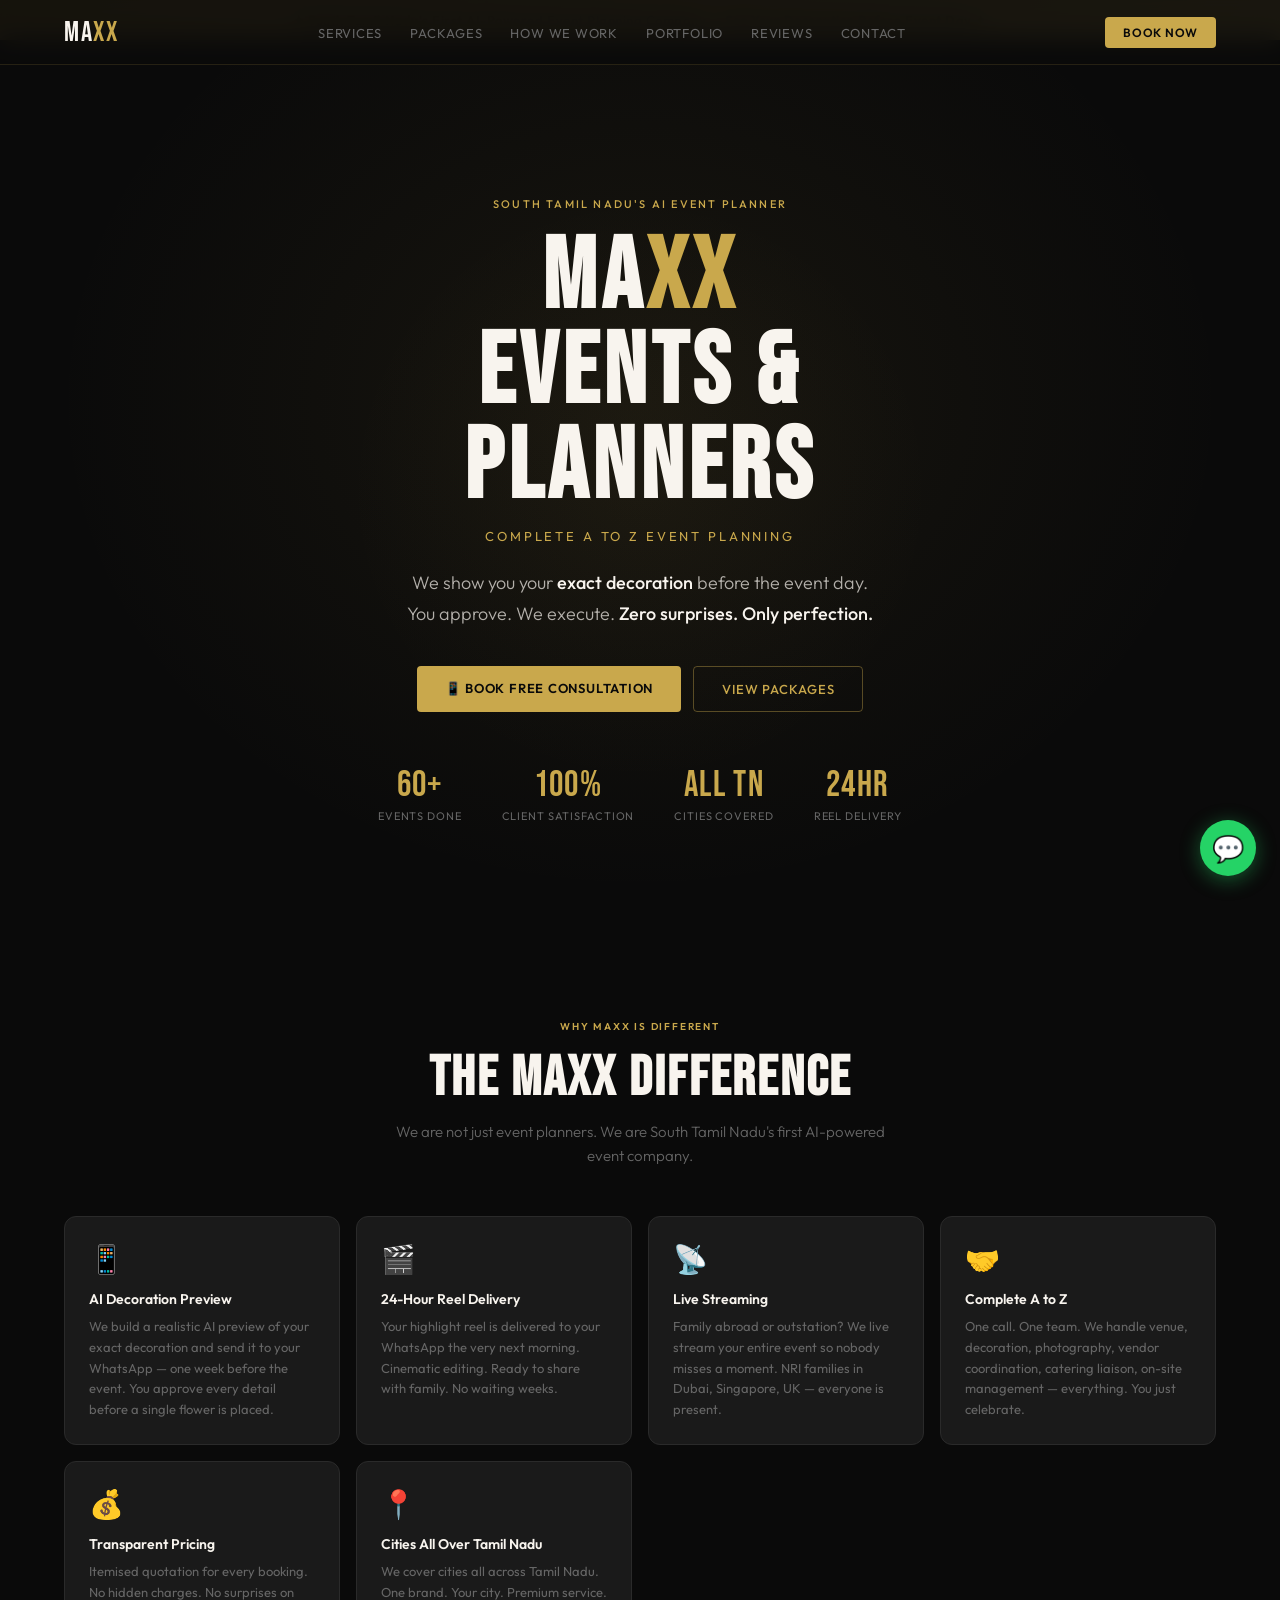
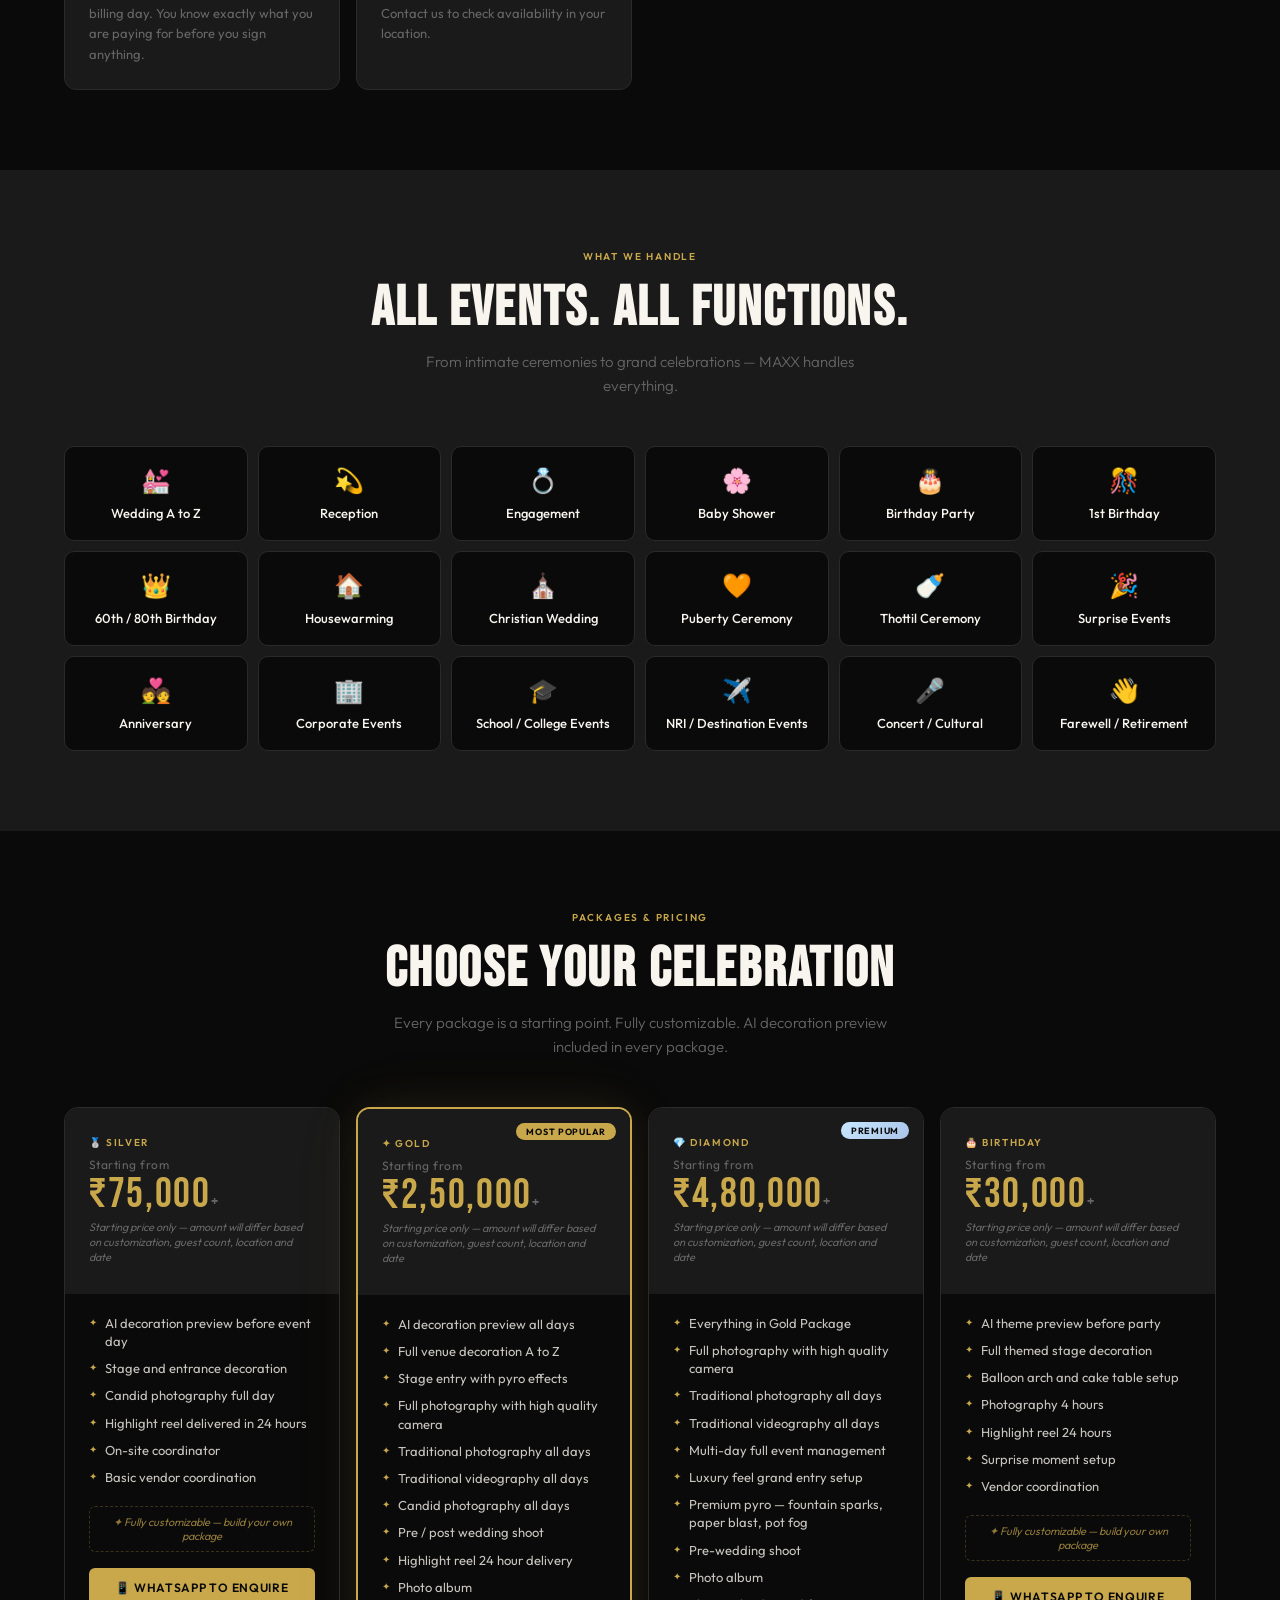
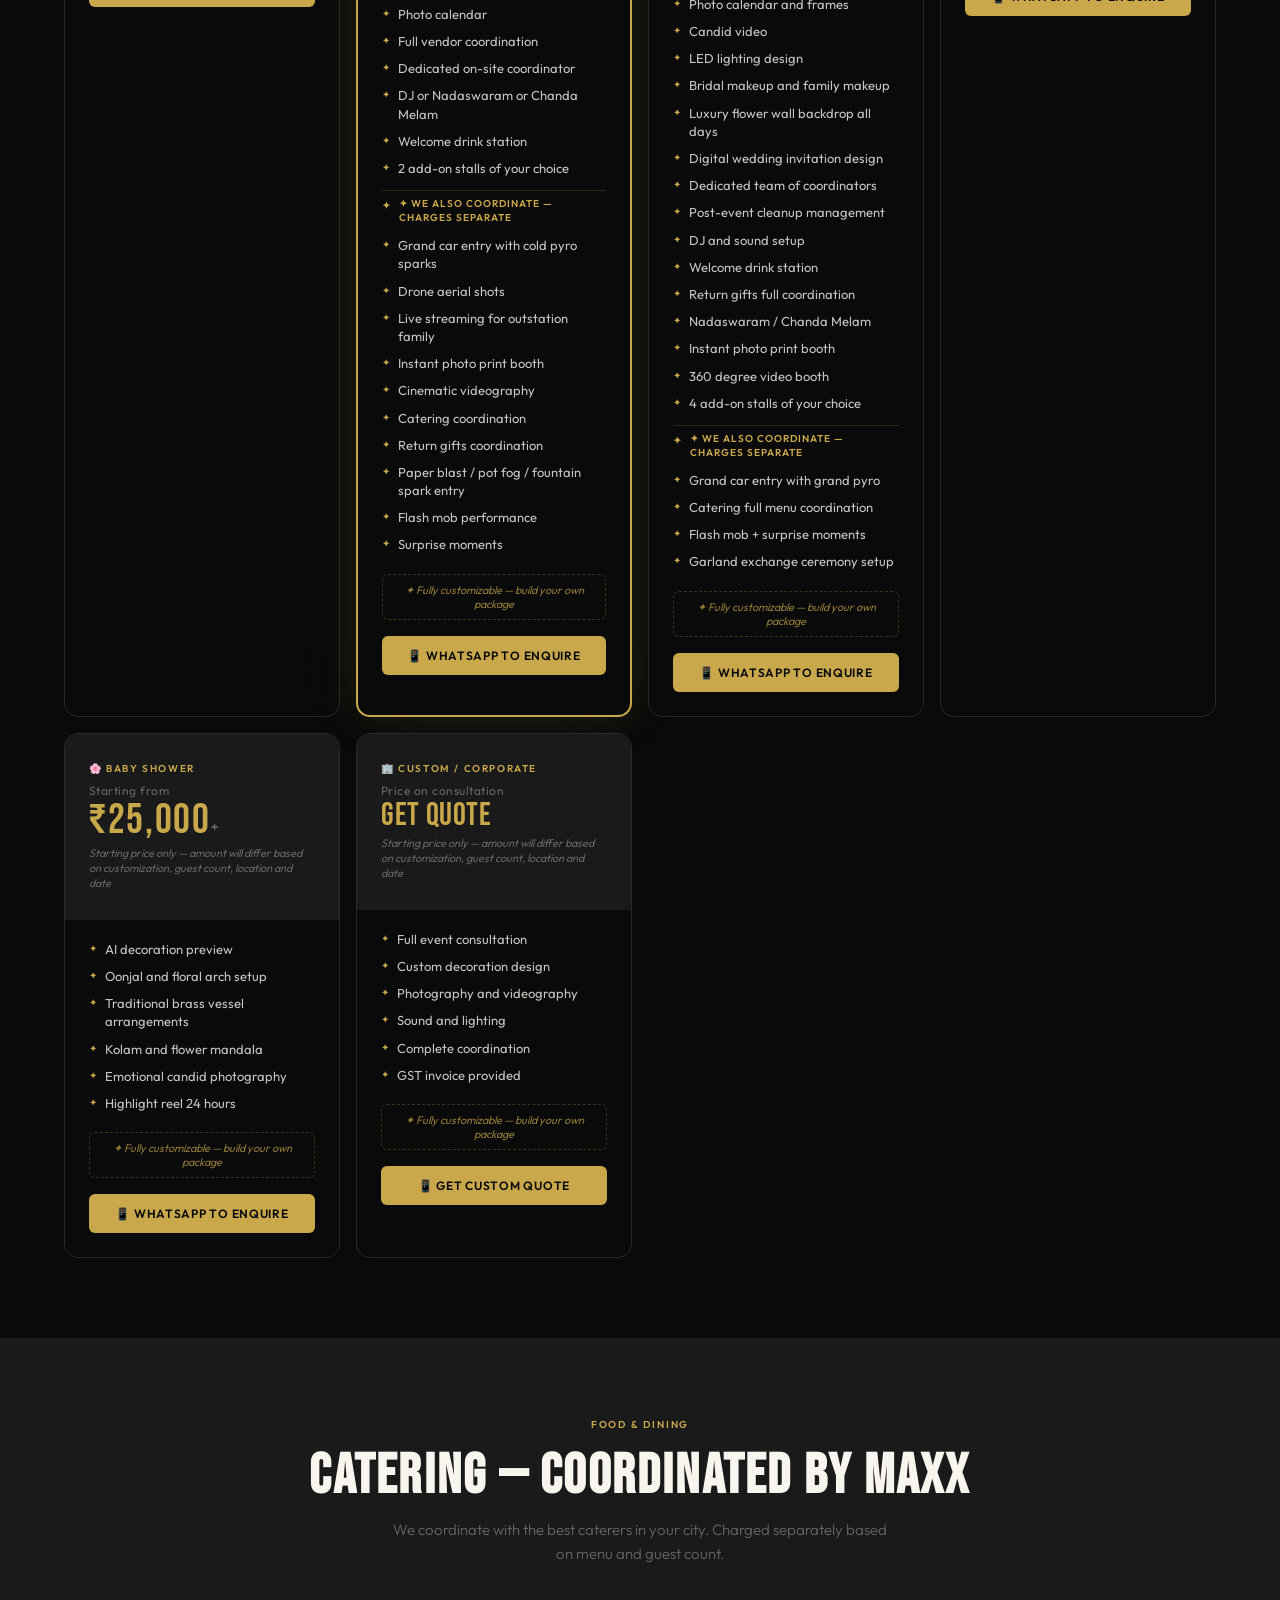
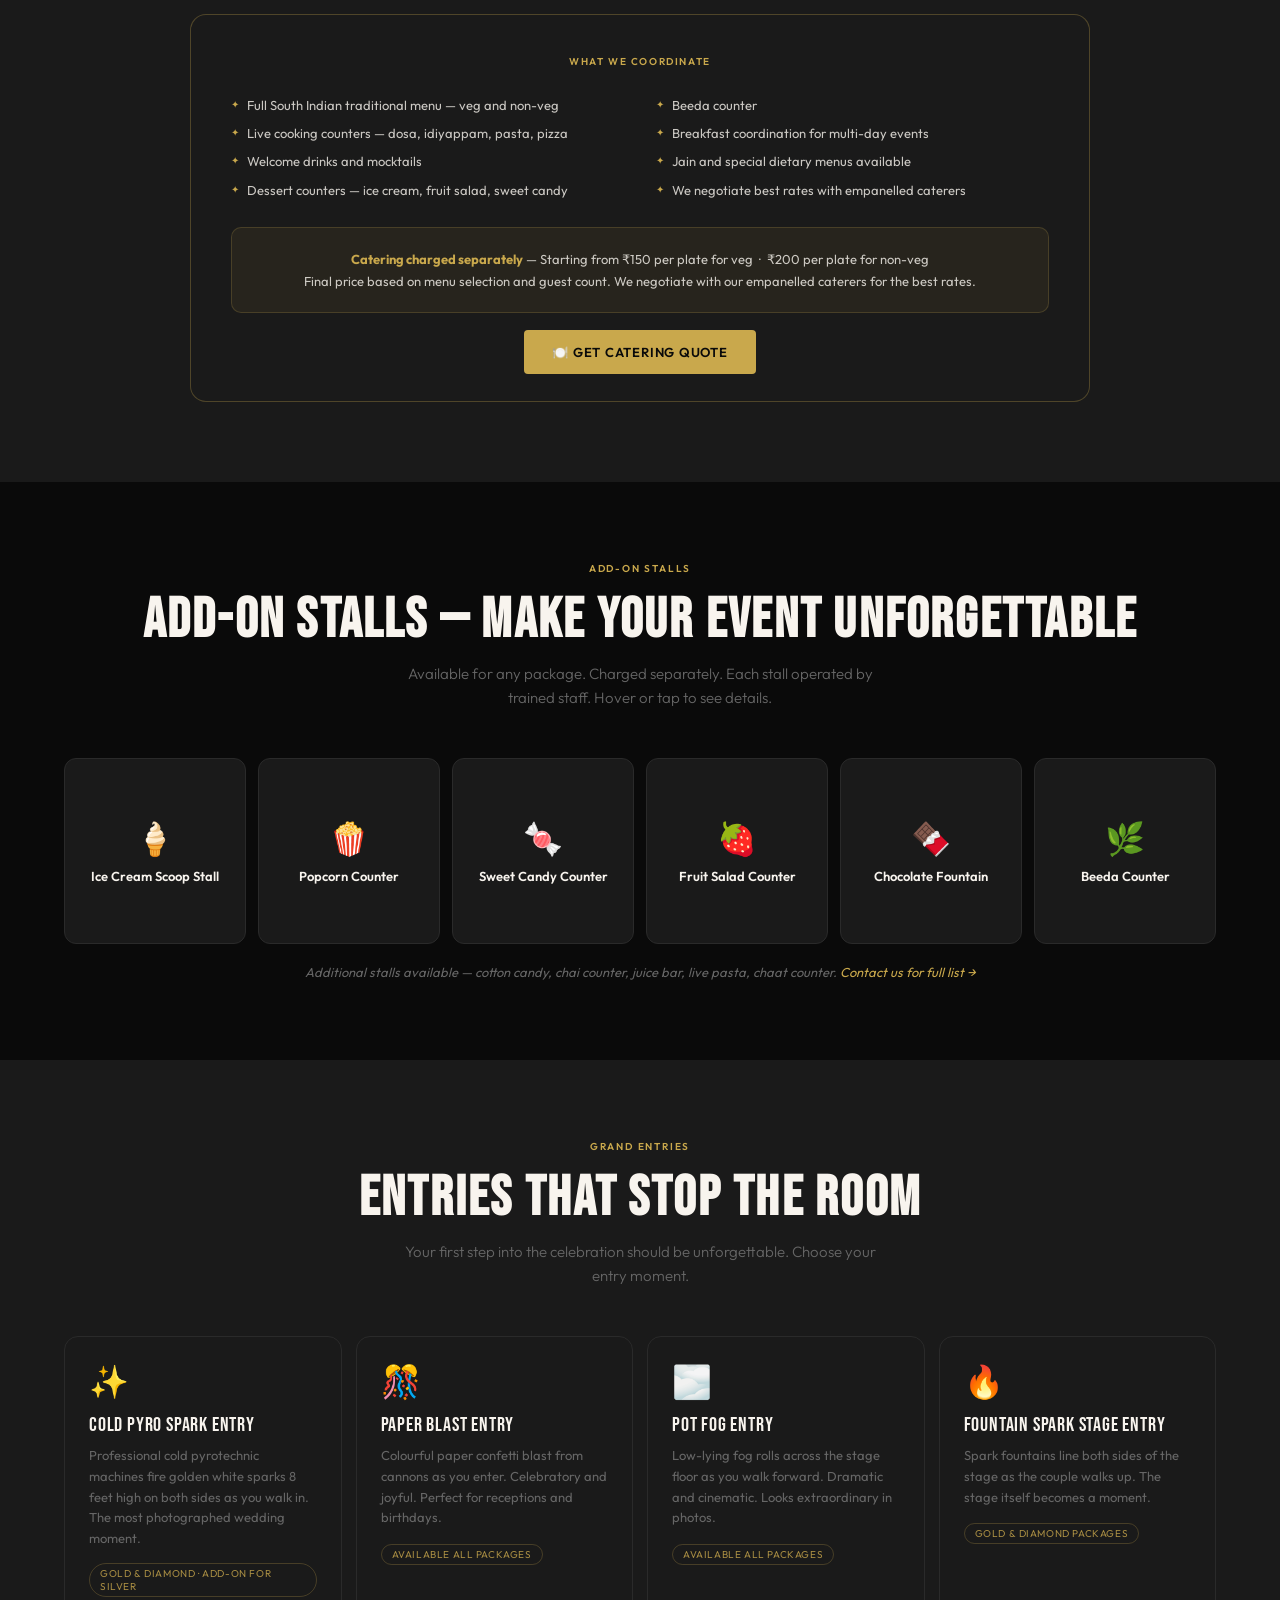
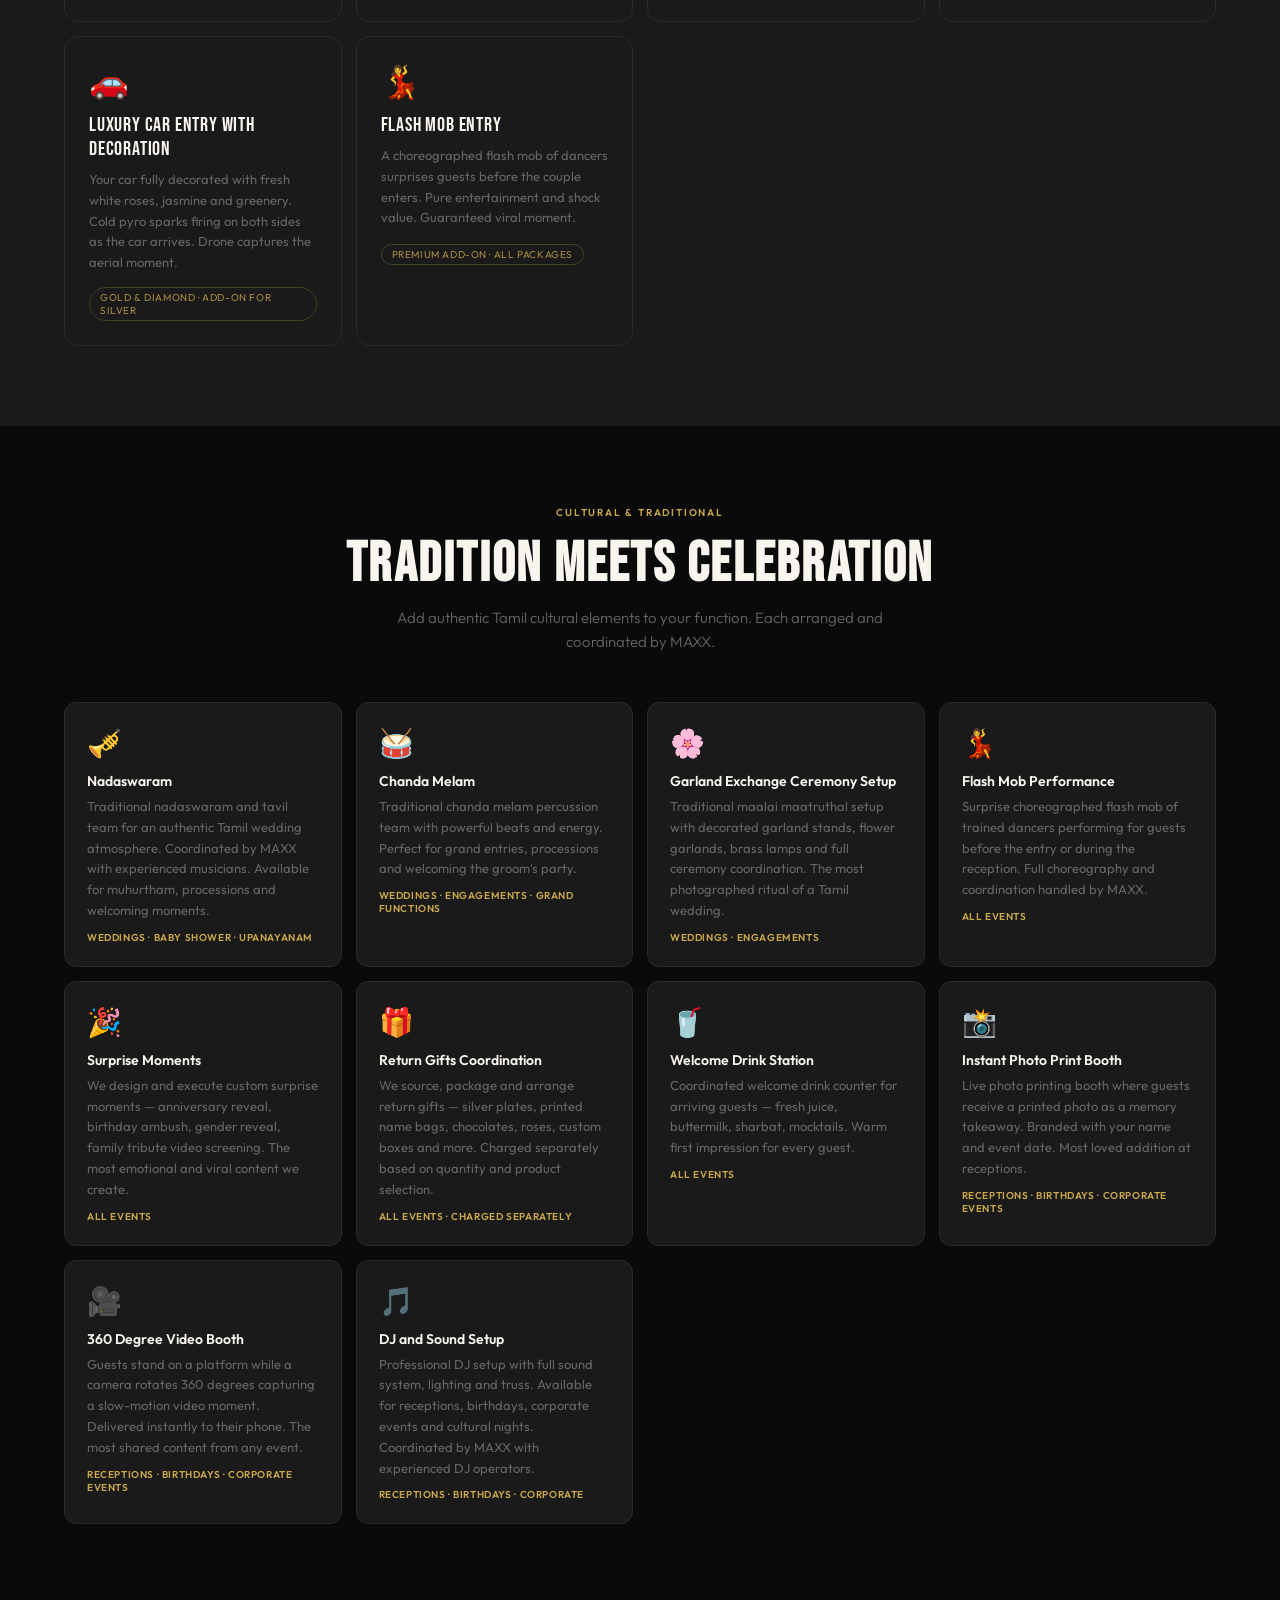
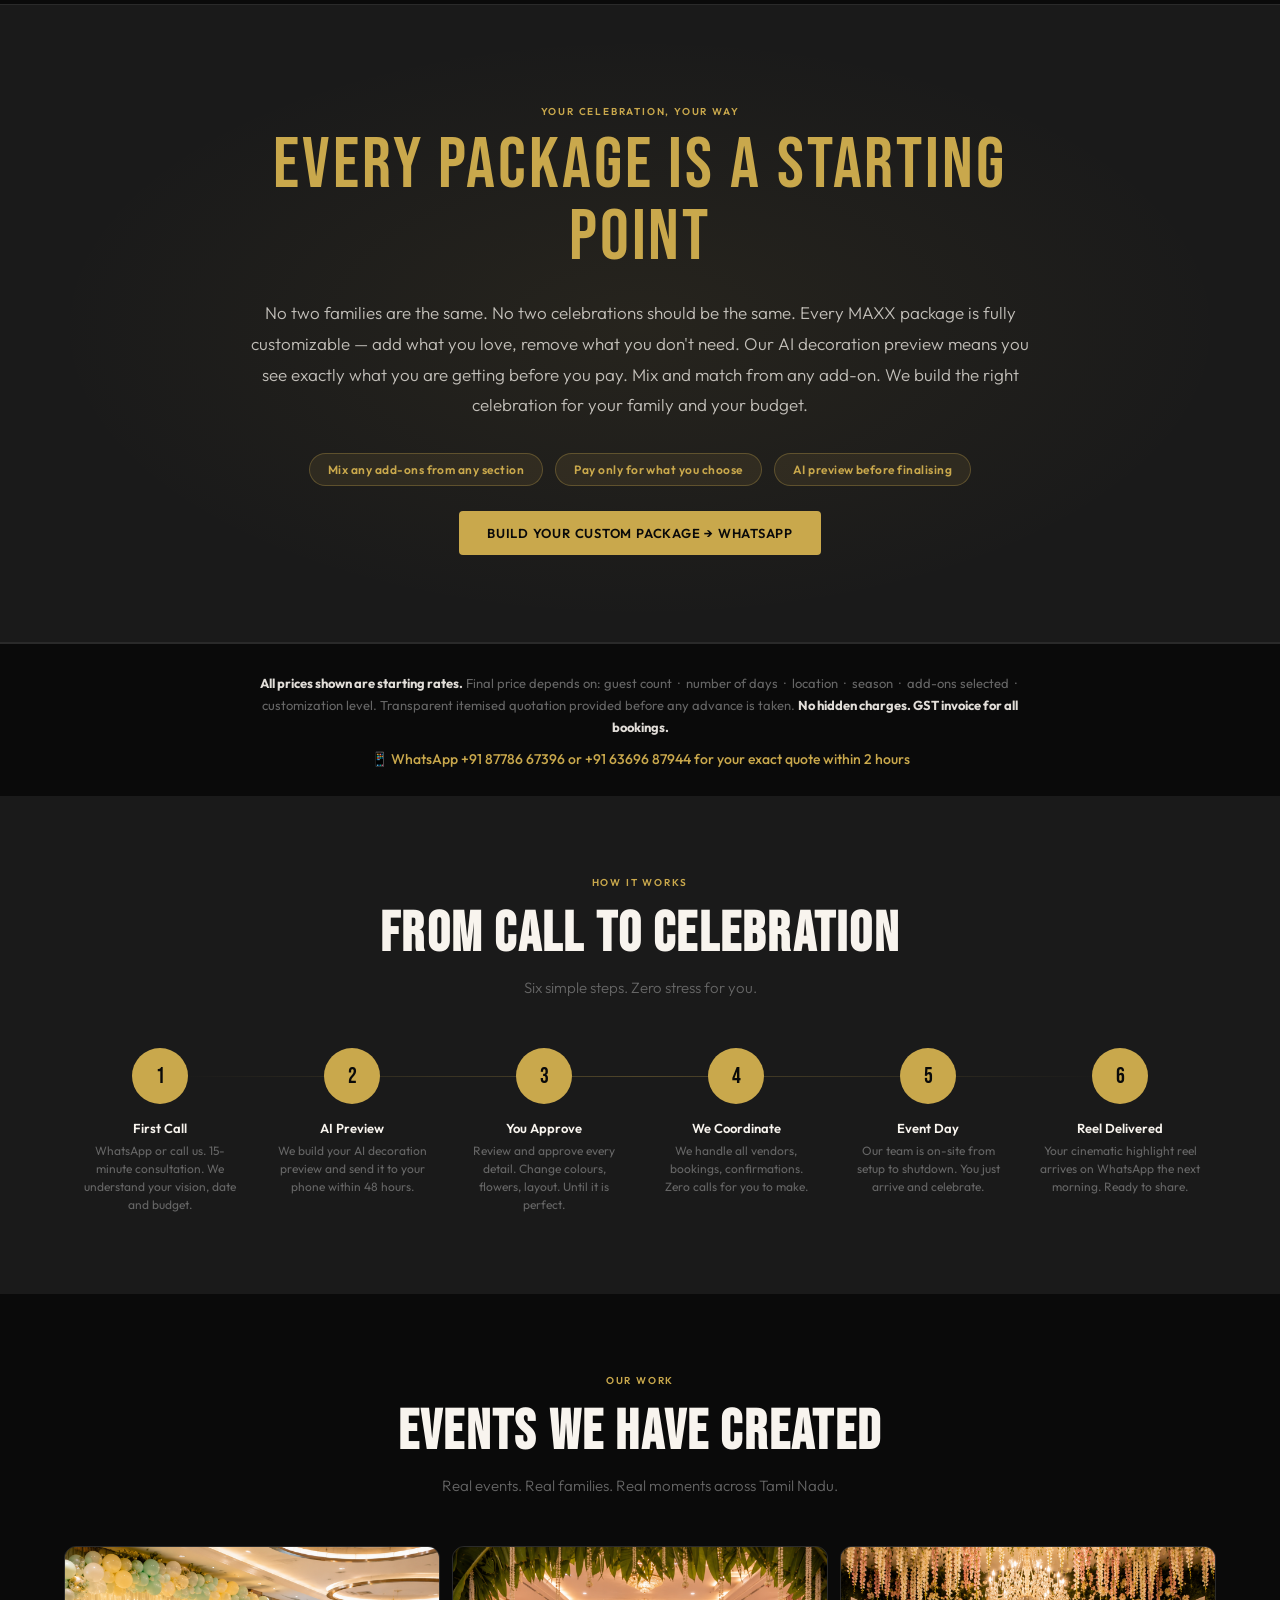
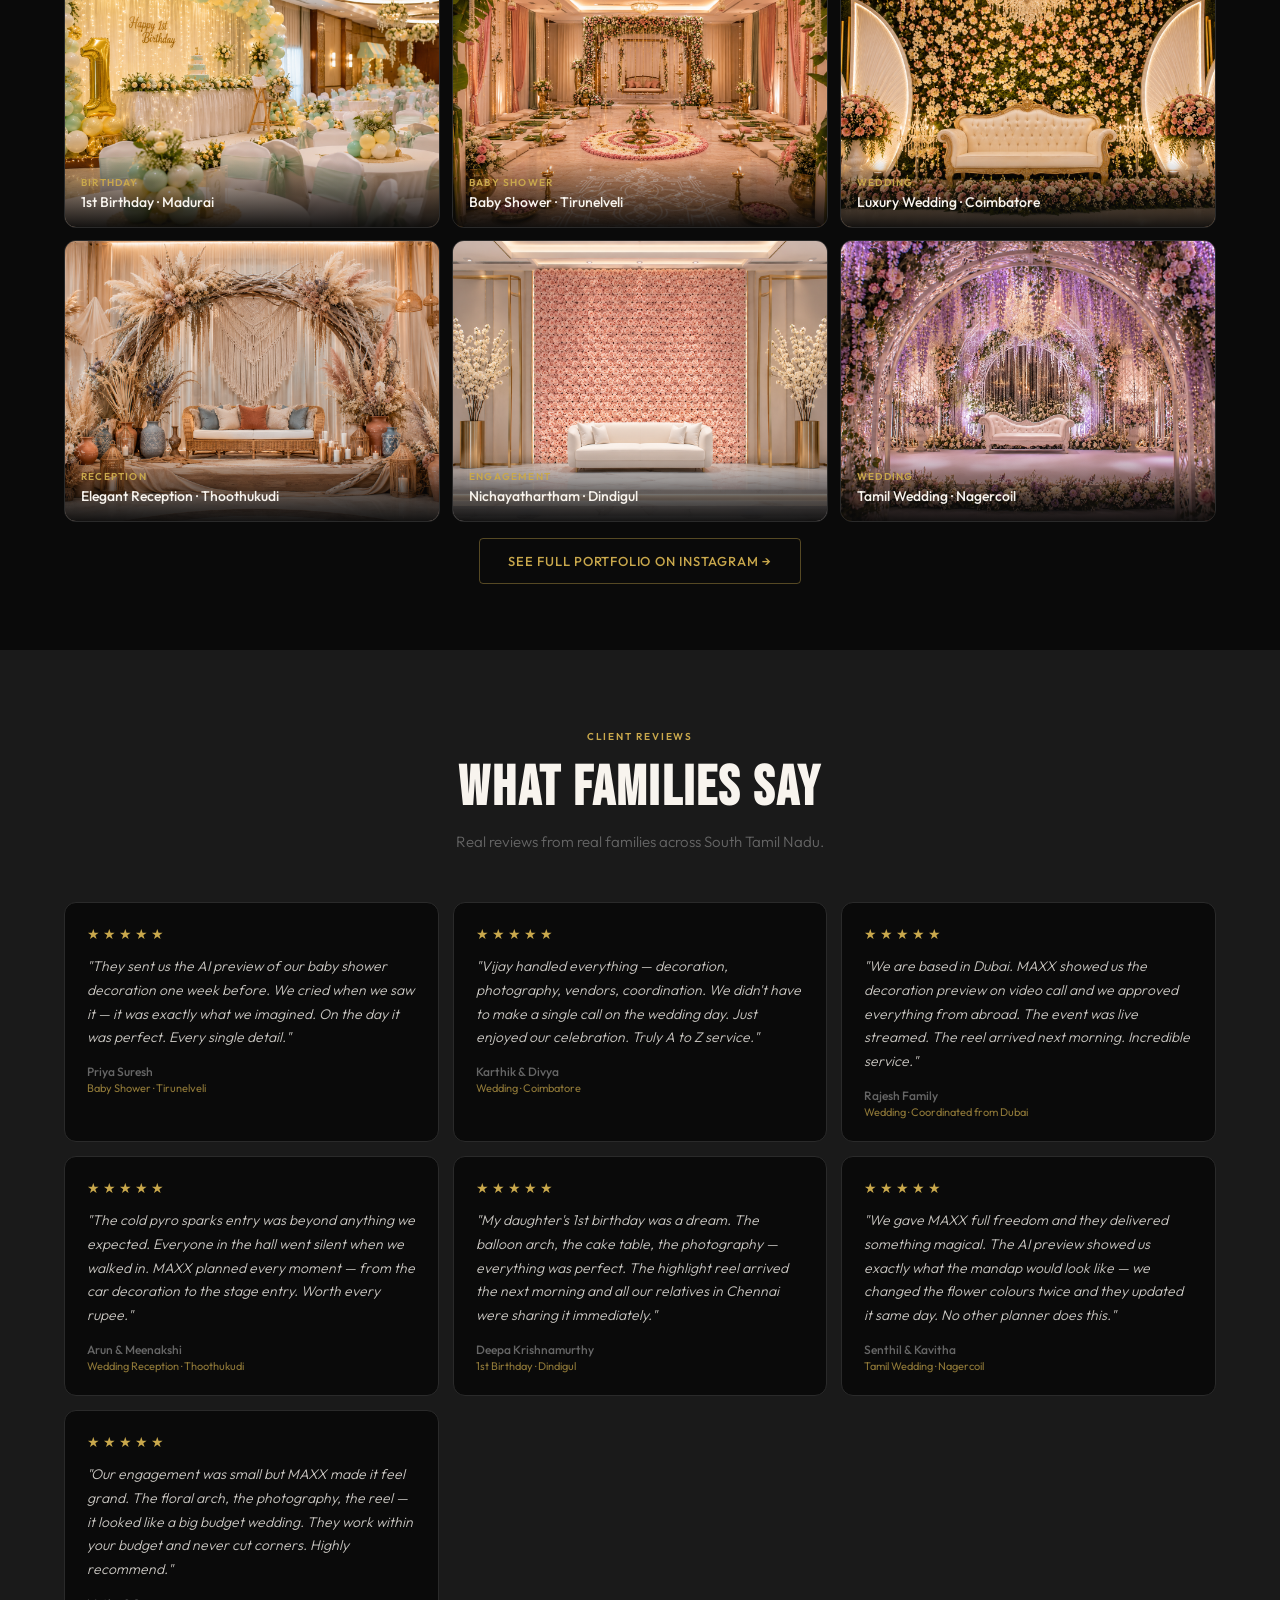
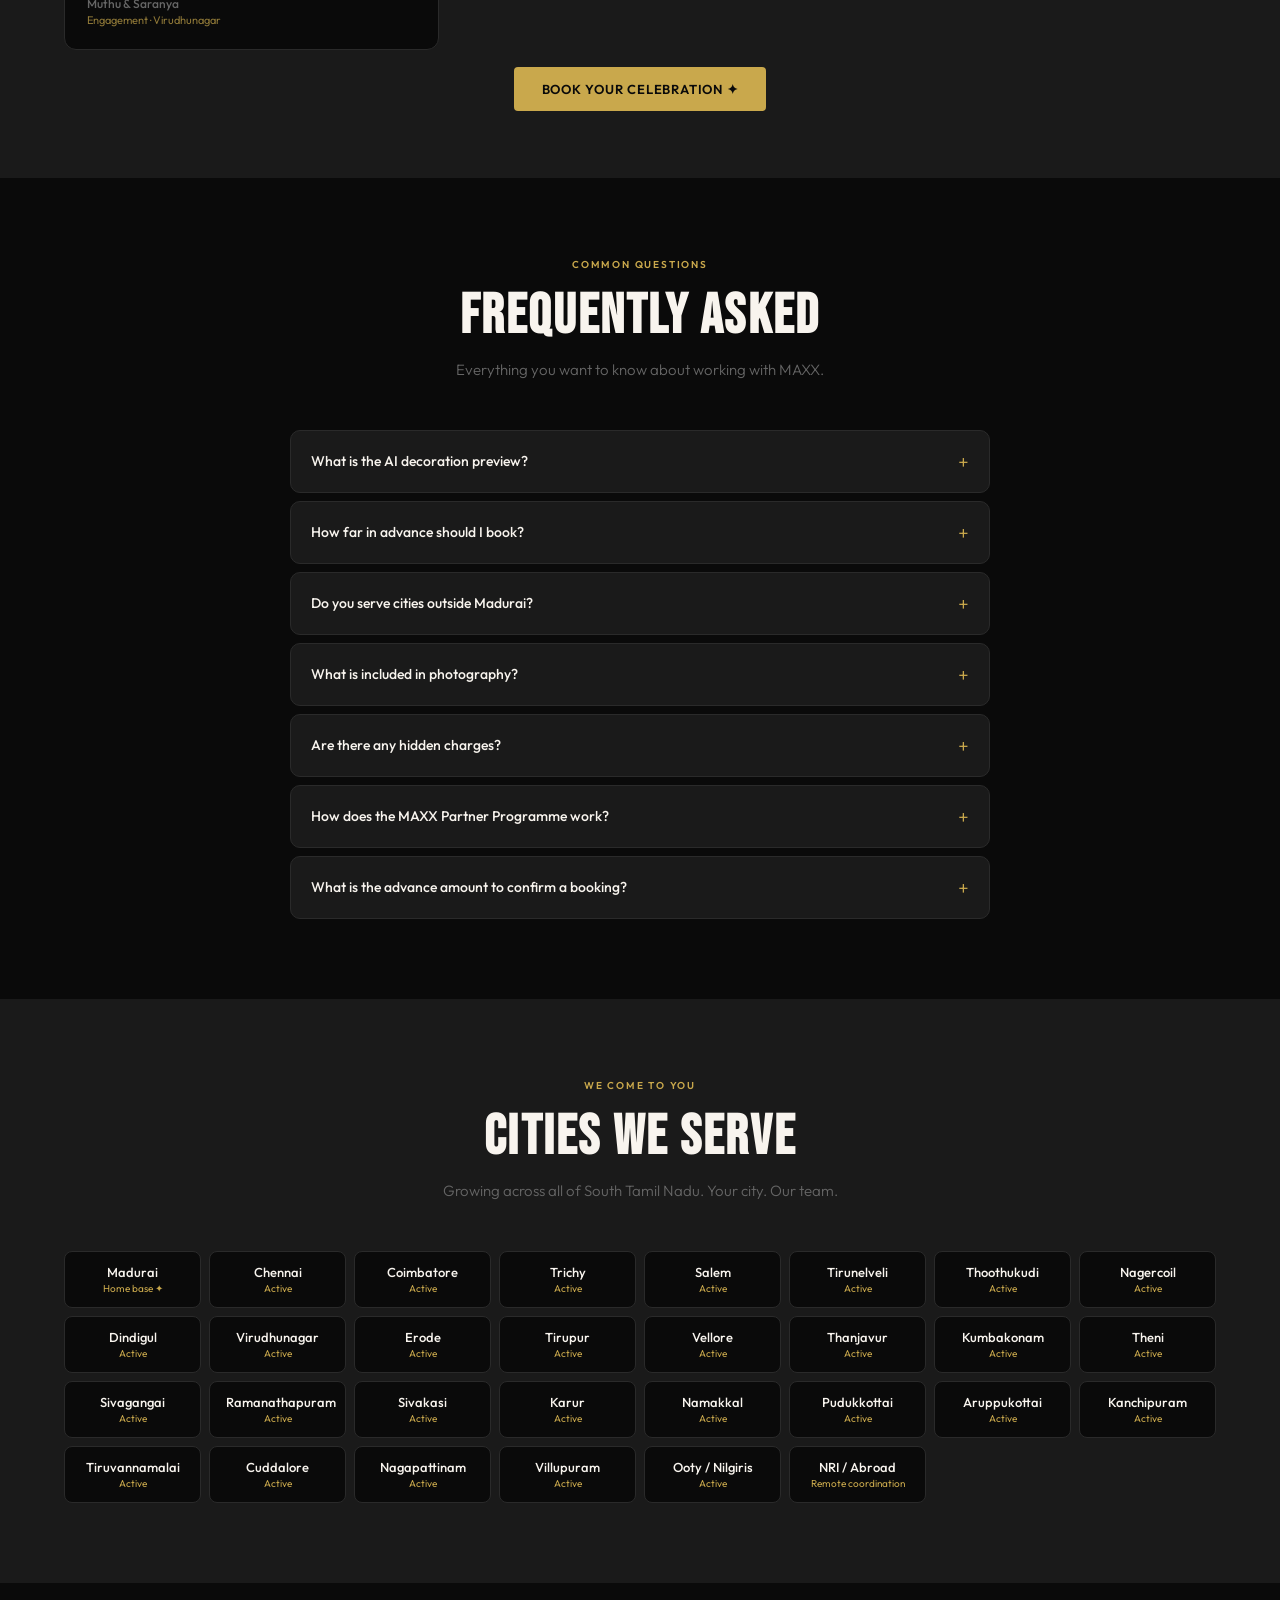
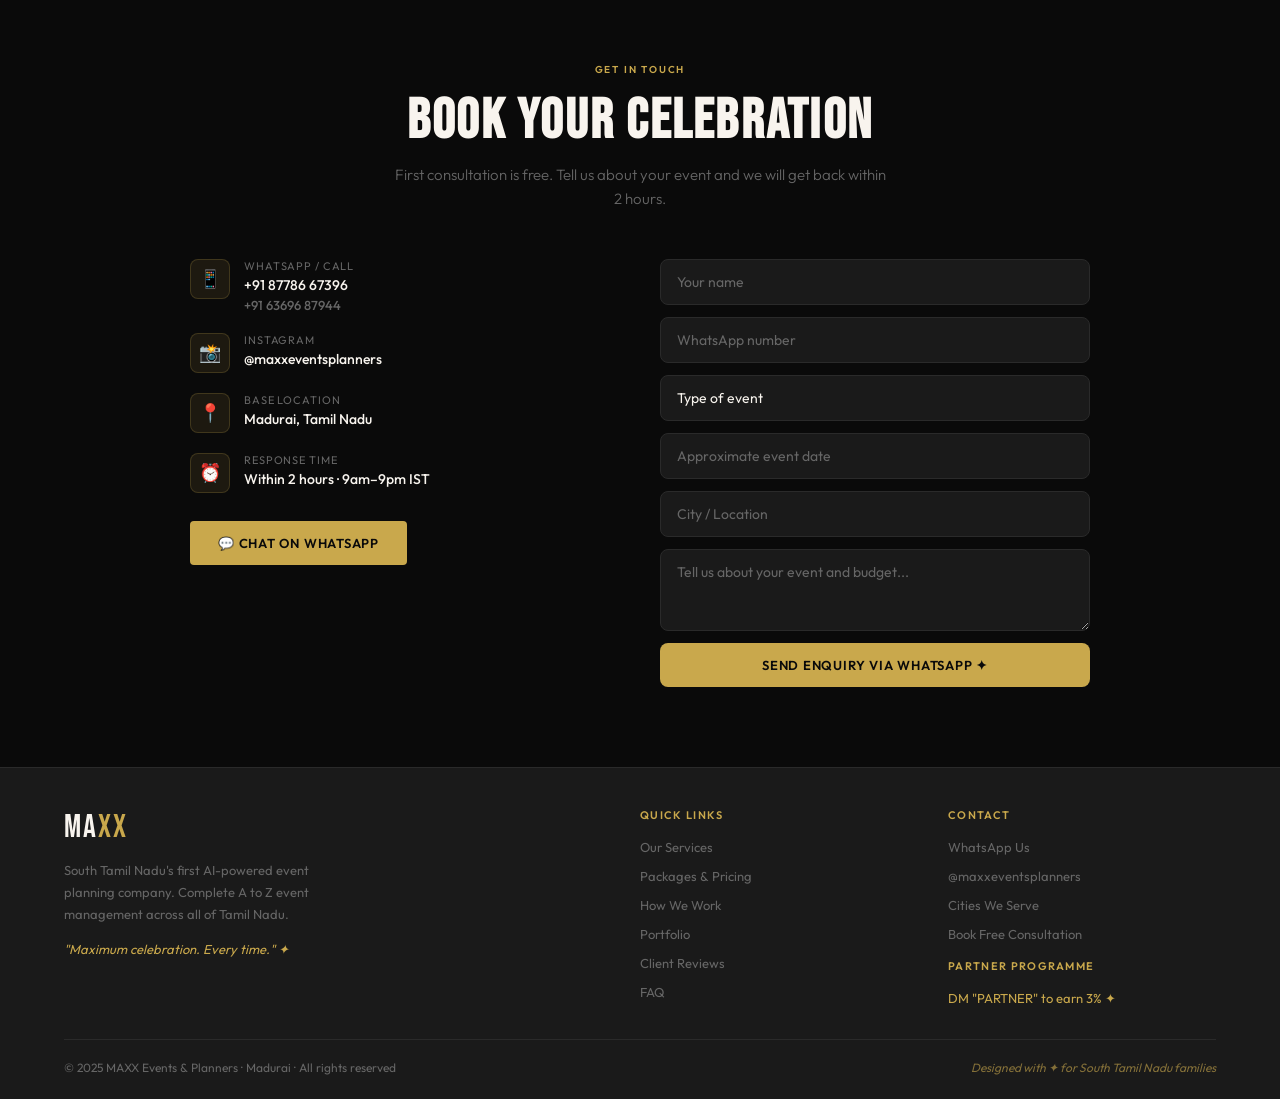
==== commit 9a650034: "Gold price updated to 2,50,000" ====
--- a/index.html
+++ b/index.html
@@ -468,7 +468,7 @@
         <div class="pkg-header">
           <div class="pkg-name">✦ Gold</div>
           <div class="pkg-price-prefix">Starting from</div>
-          <div class="pkg-price">₹1,90,000<span>+</span></div>
+          <div class="pkg-price">₹2,50,000<span>+</span></div>
           <div class="pkg-price-note">Starting price only — amount will differ based on customization, guest count, location and date</div>
         </div>
         <div class="pkg-body">
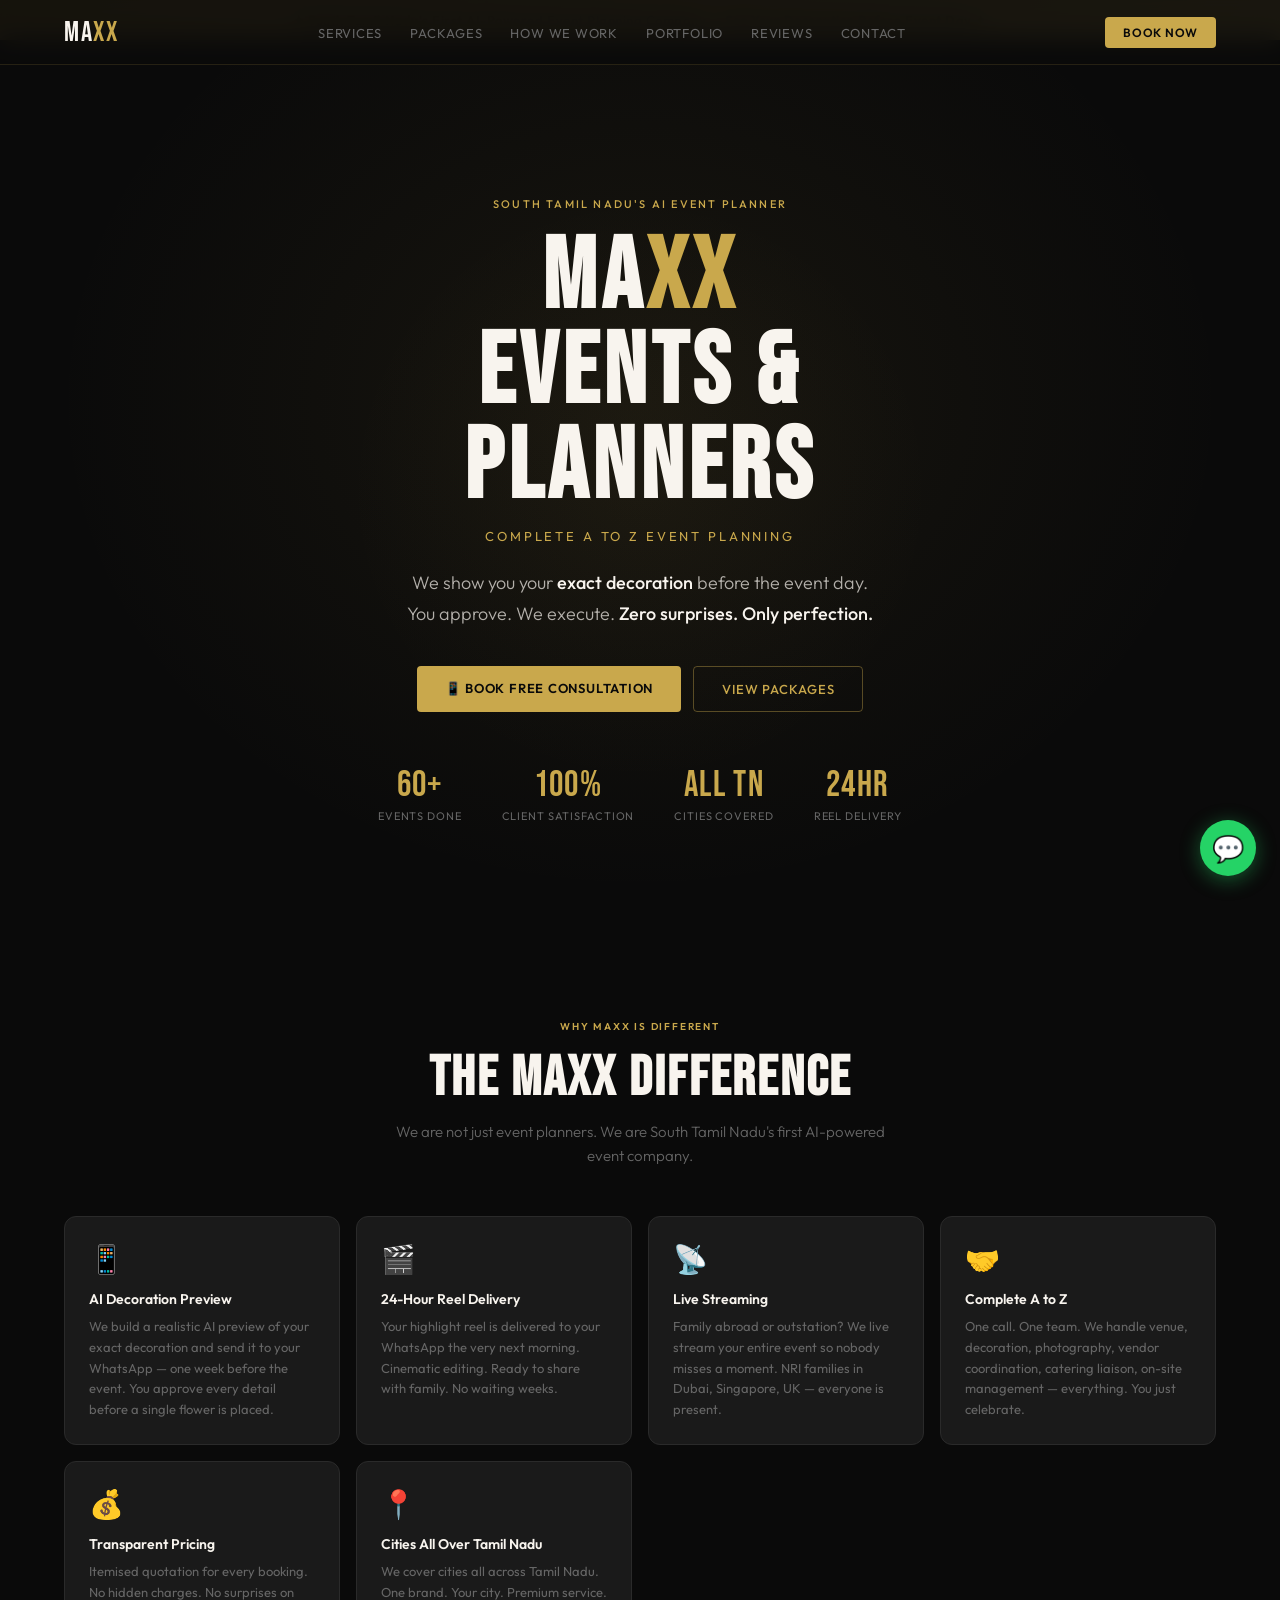
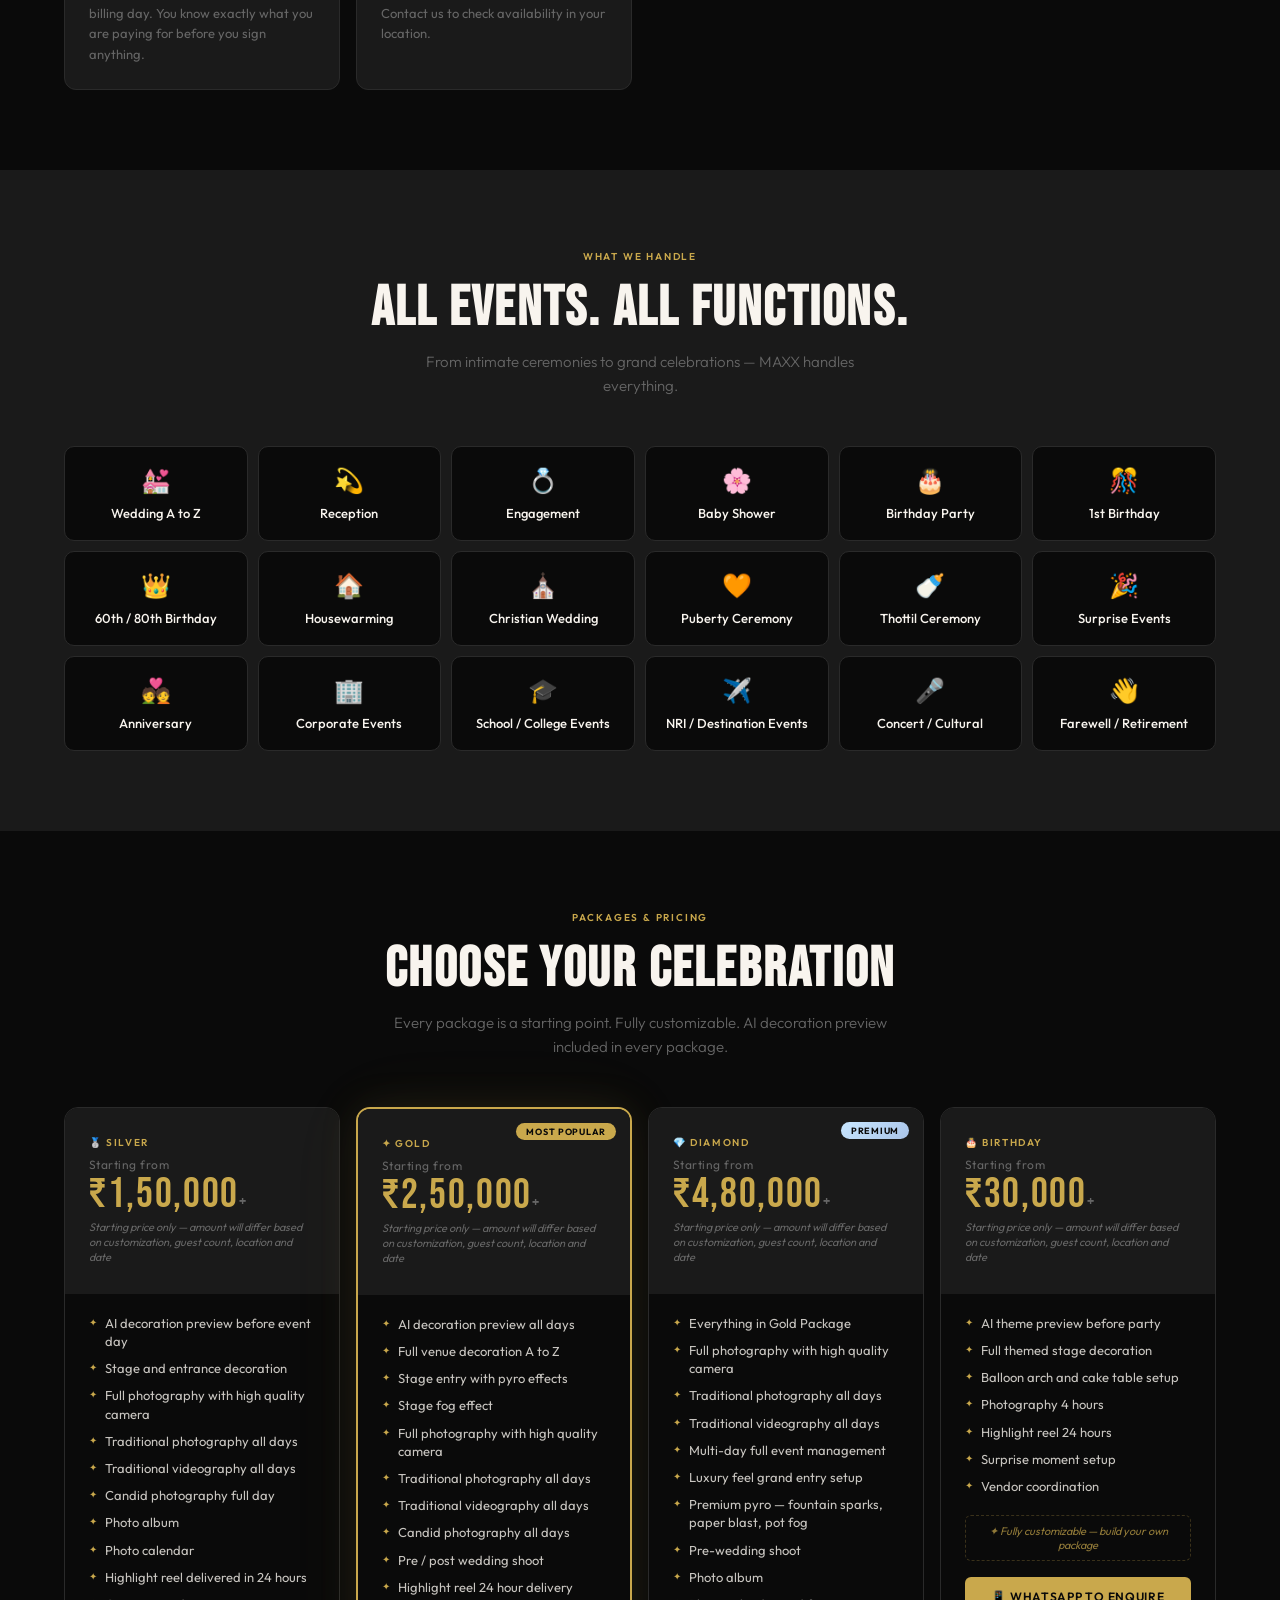
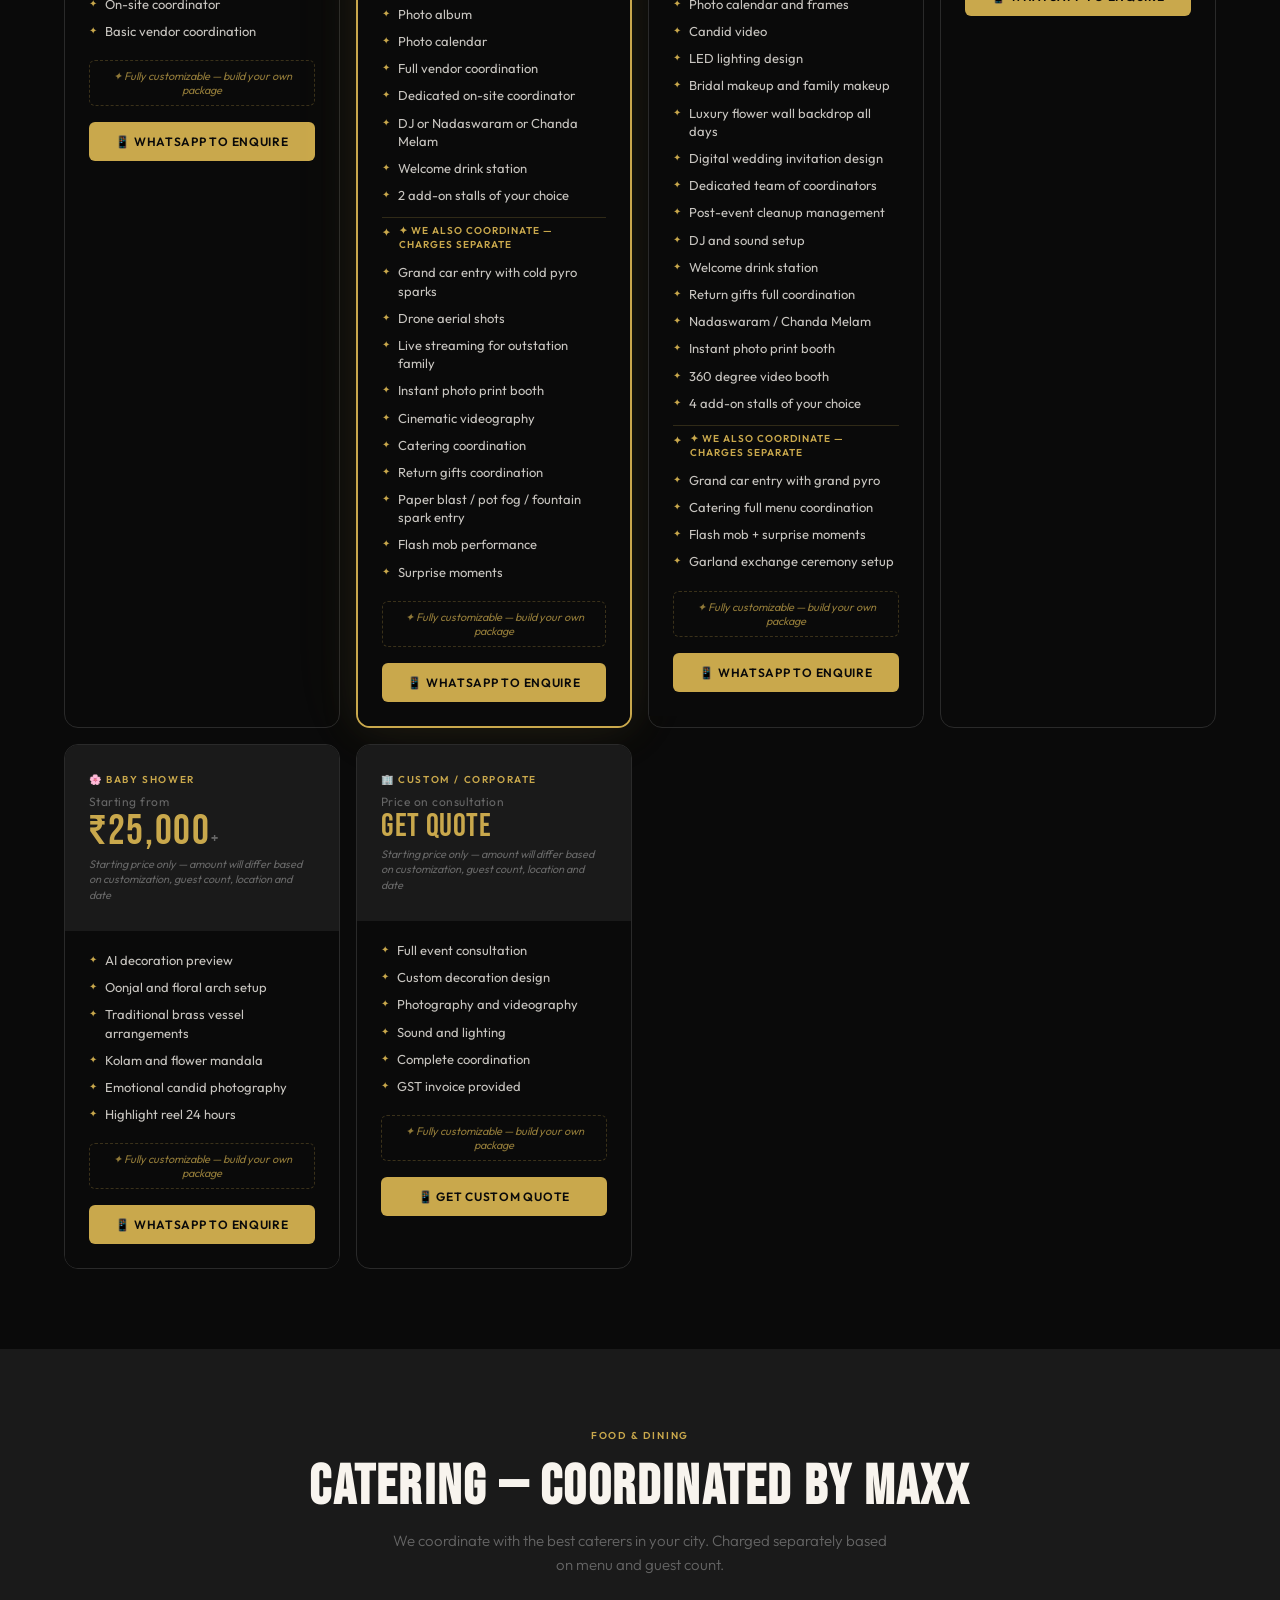
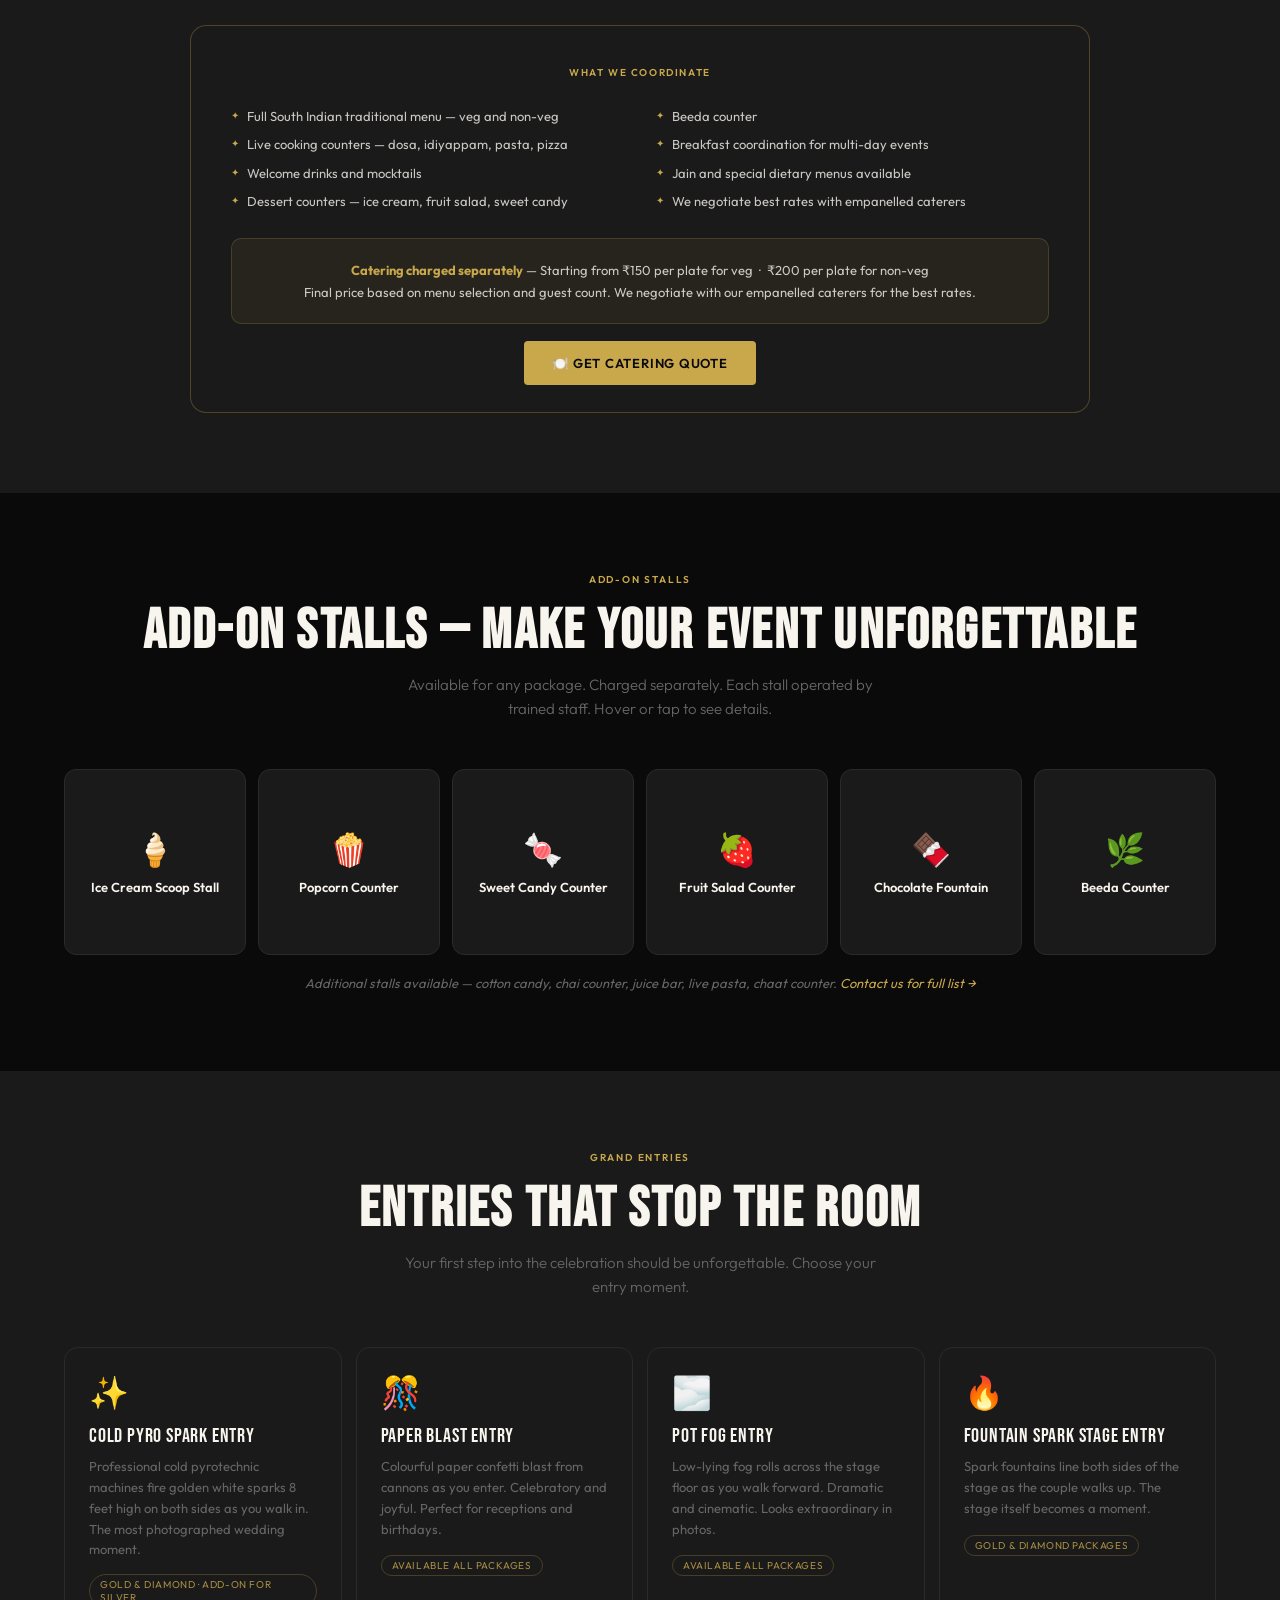
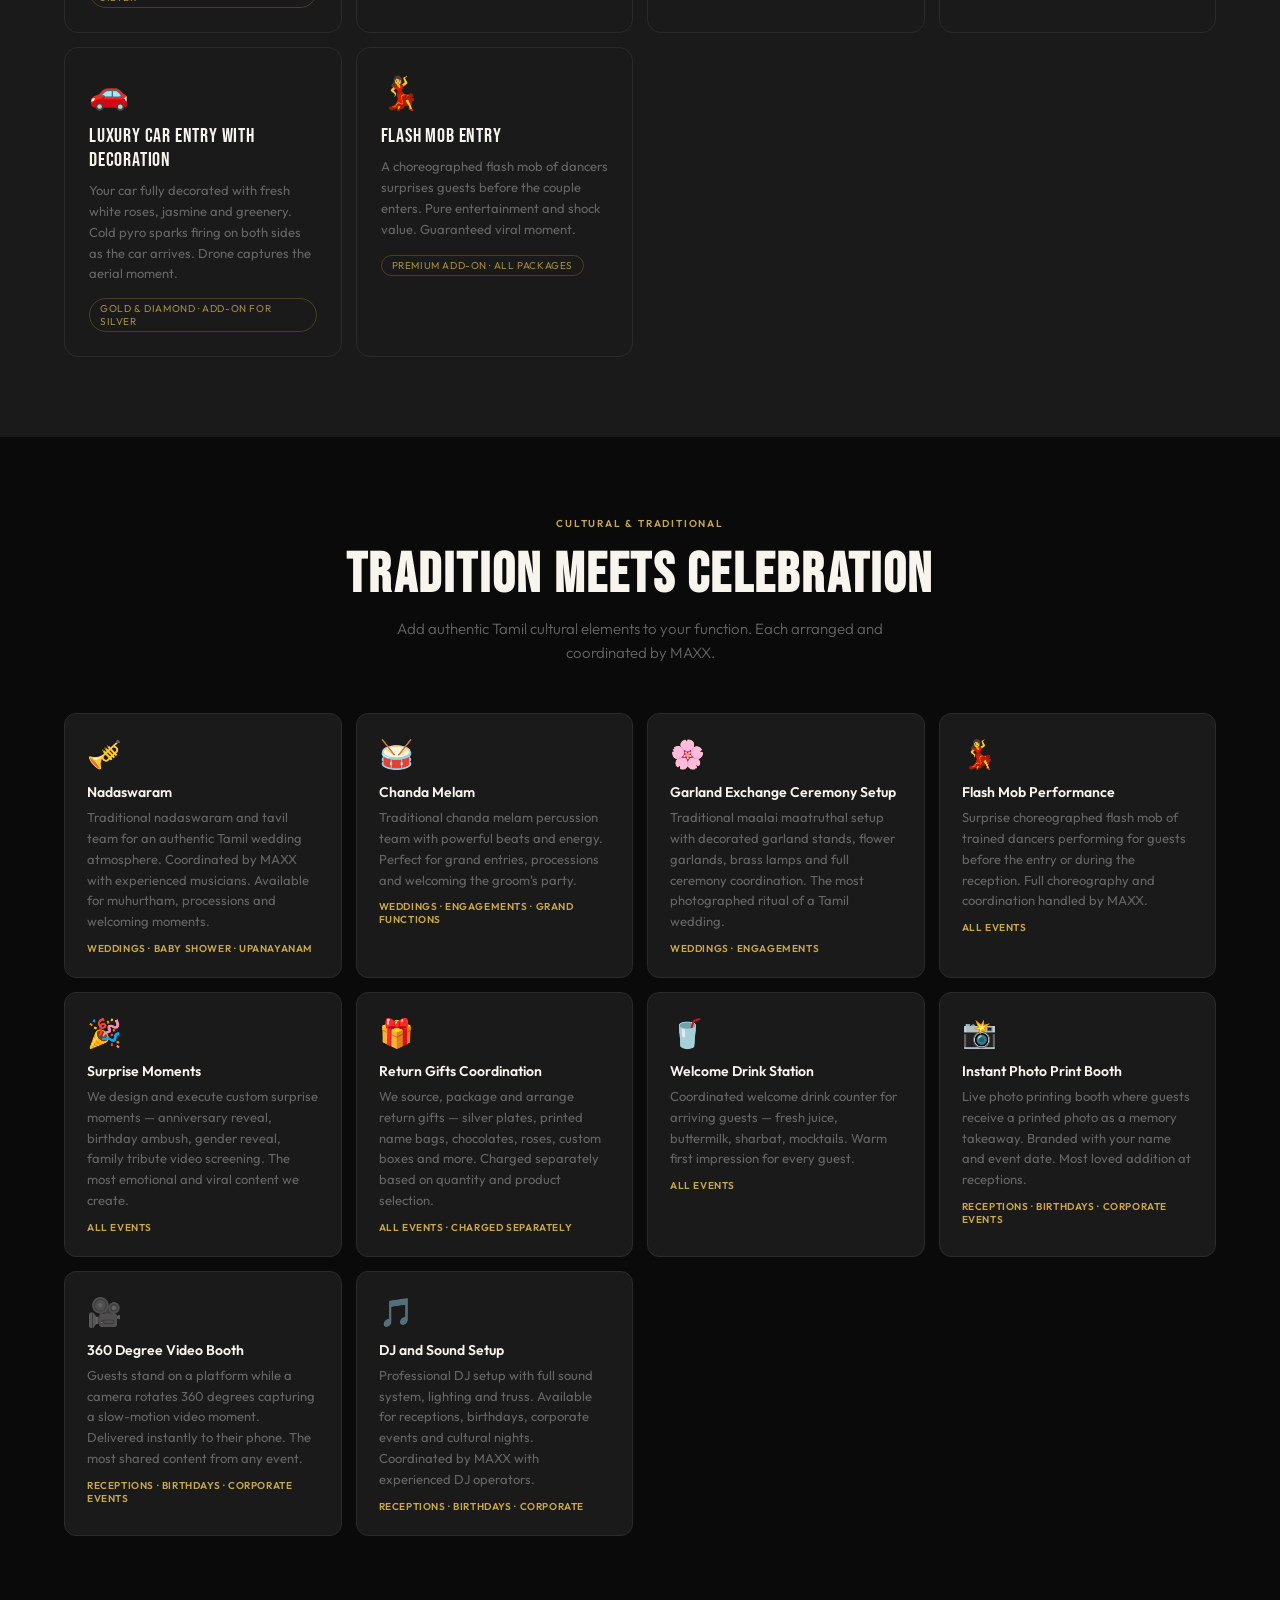
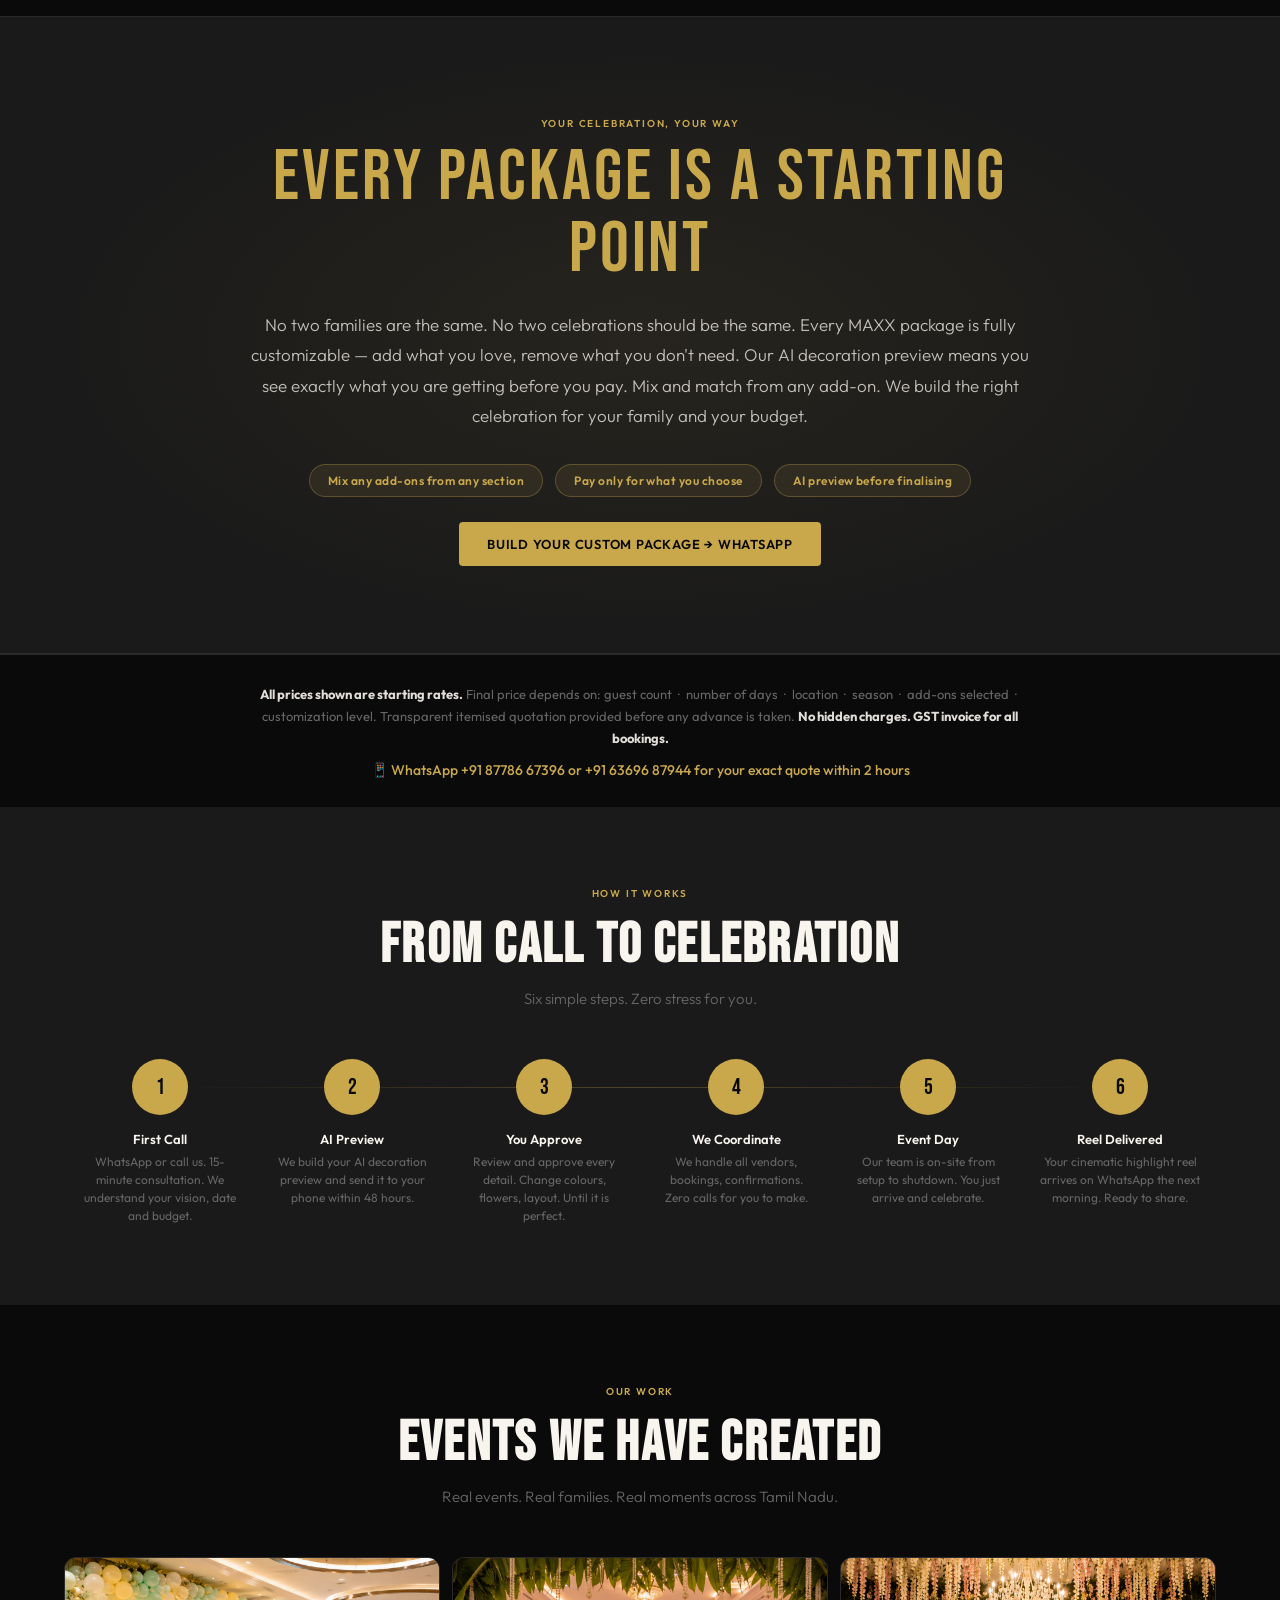
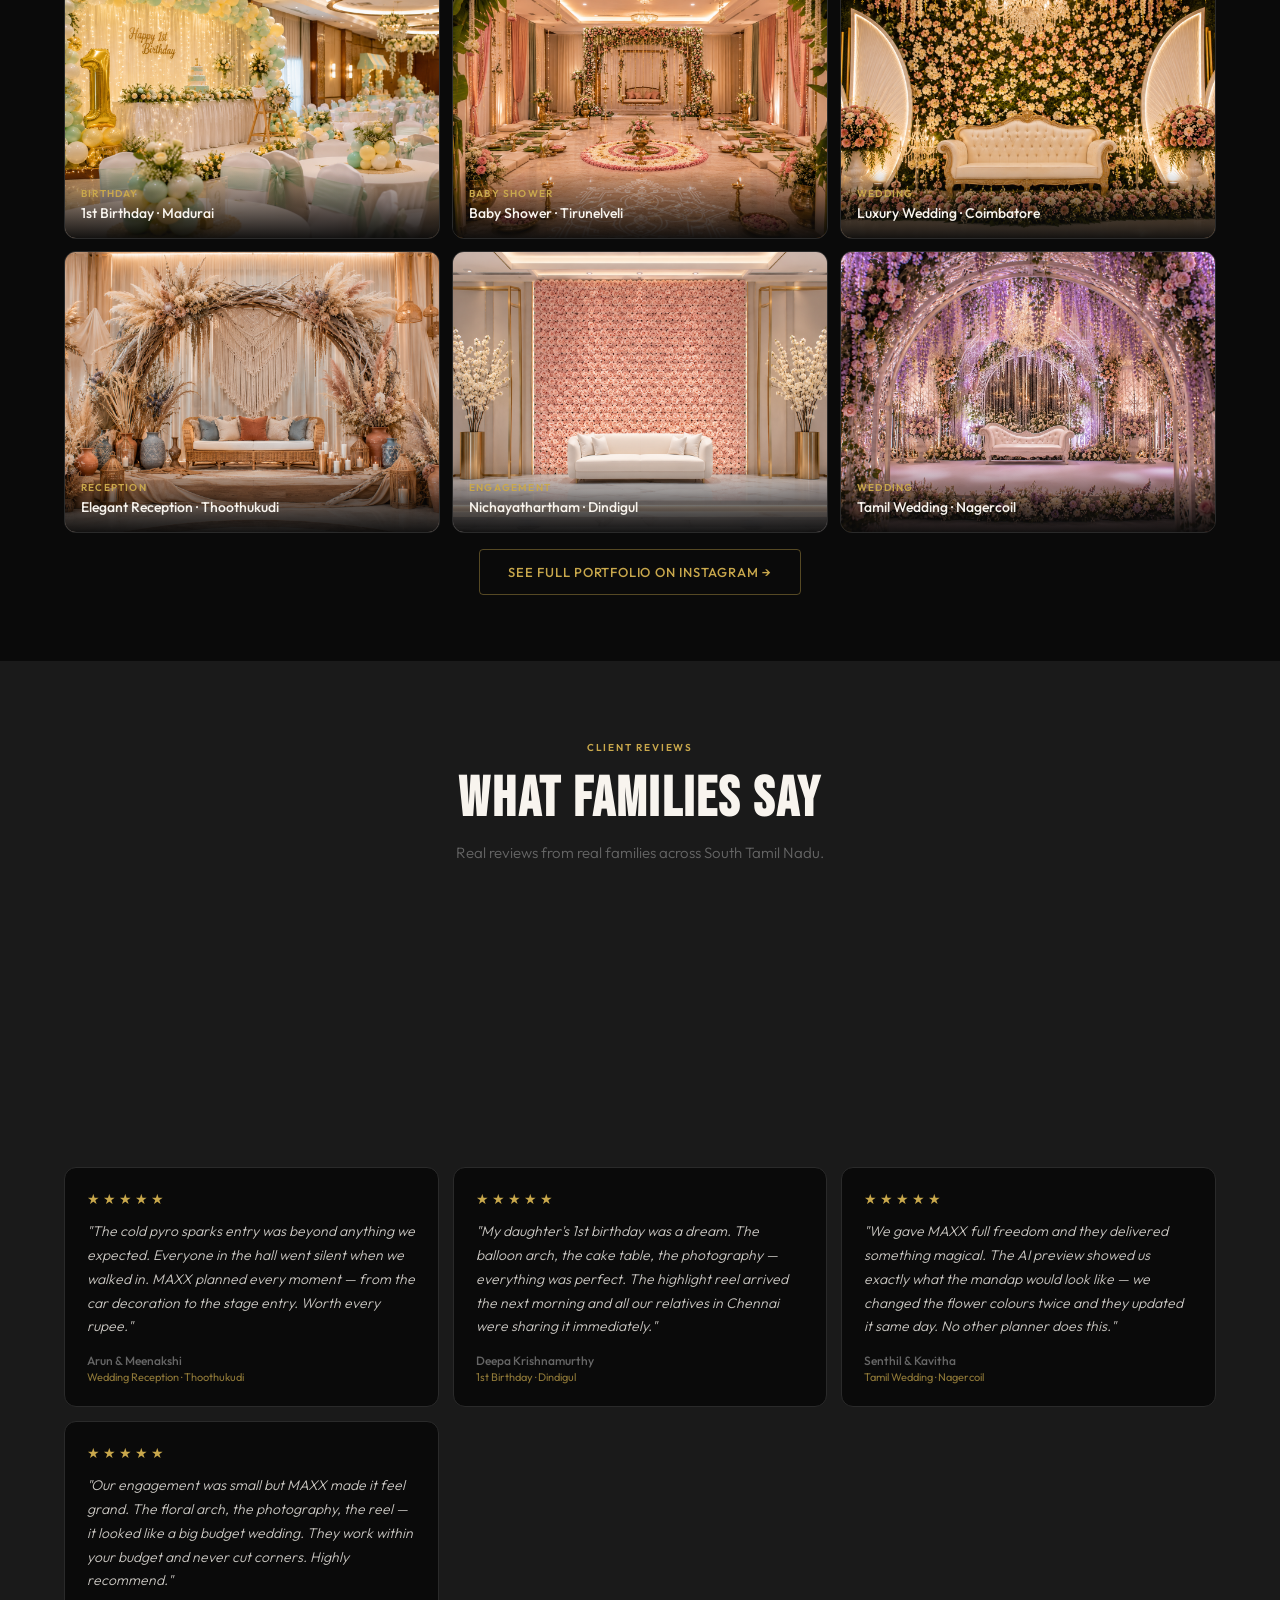
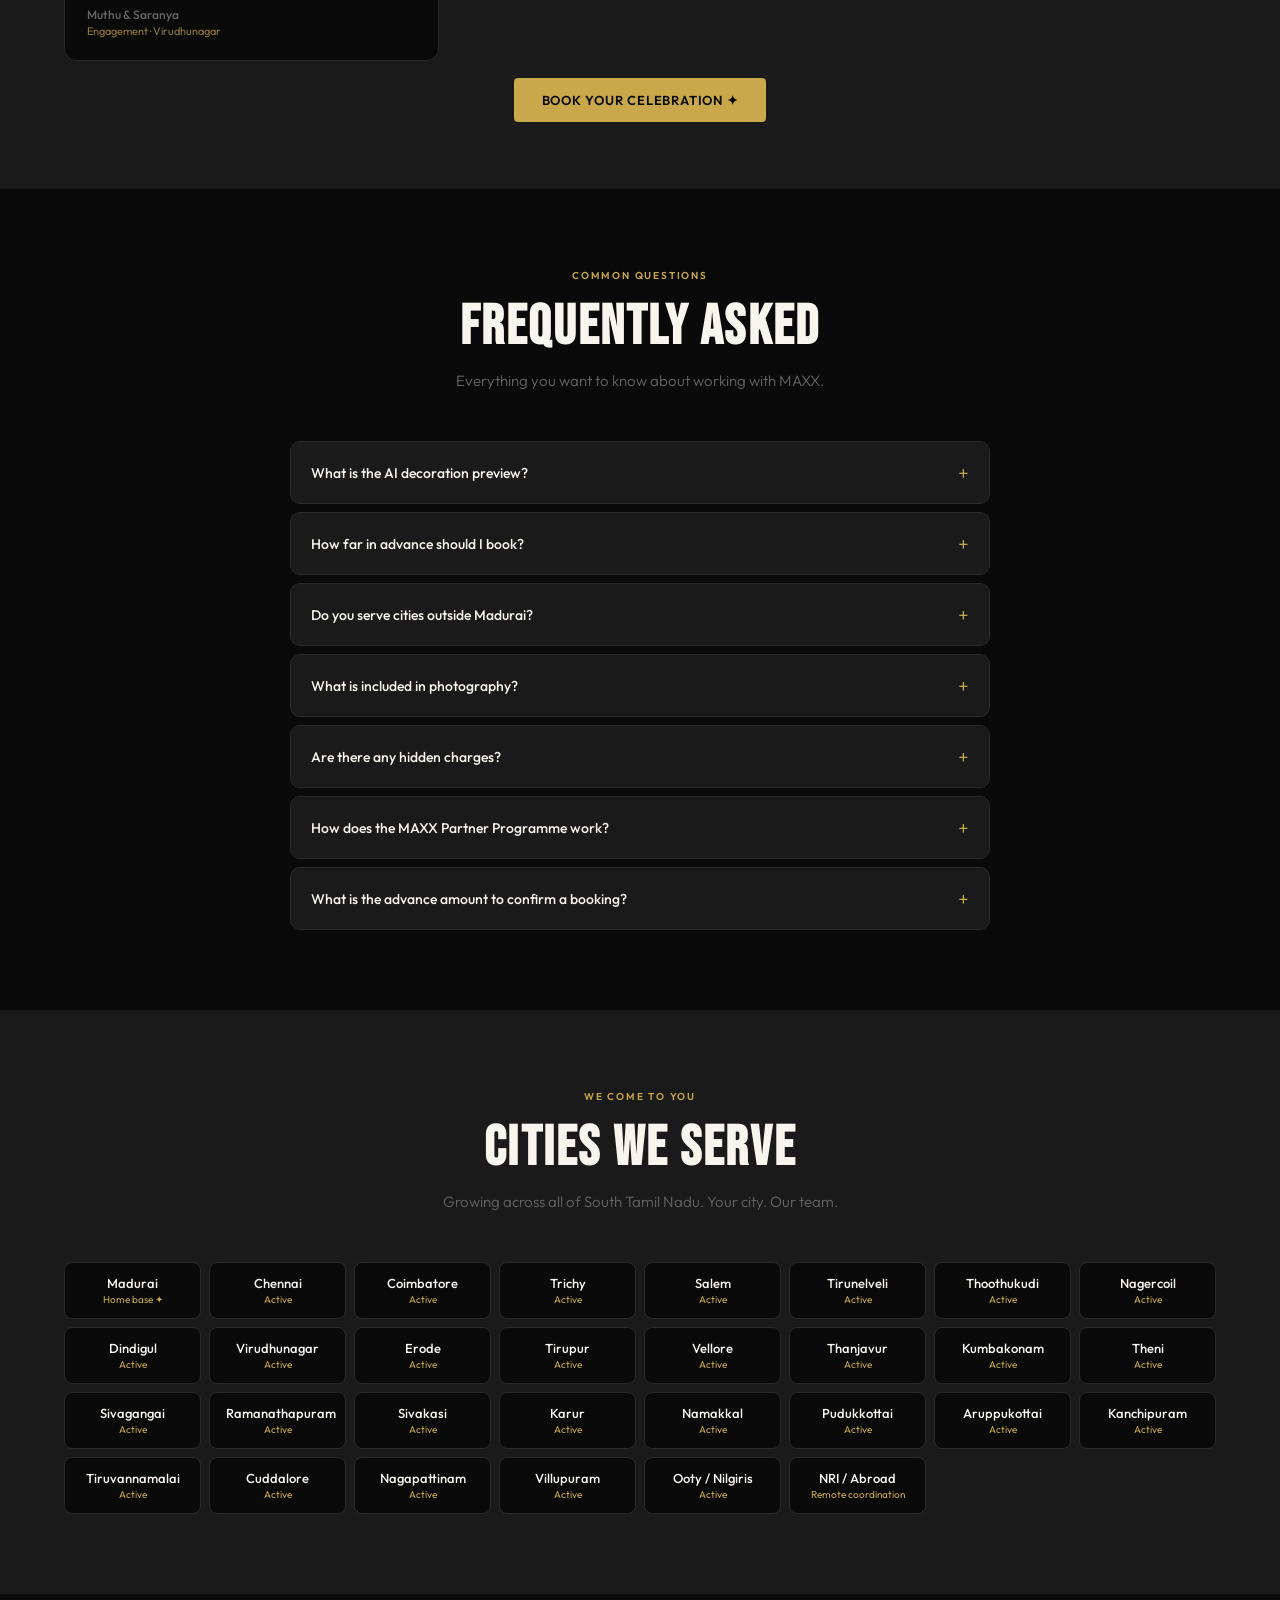
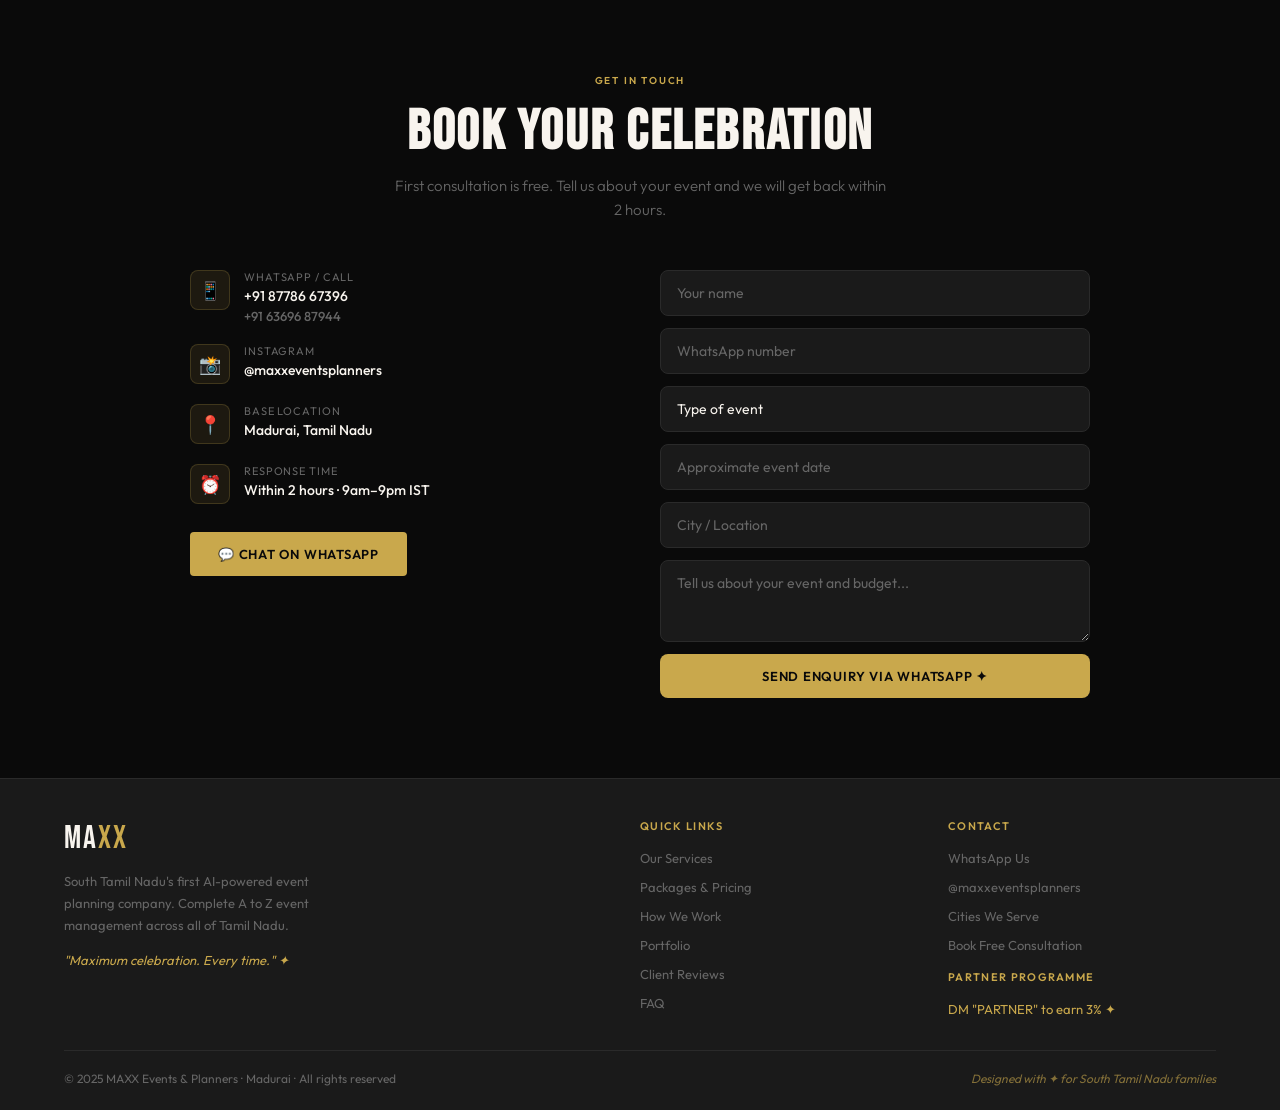
==== commit 85b8c11c: "Silver 150k: add photography, traditional video/photo, album, calendar; Gold: add stage fog effect" ====
--- a/index.html
+++ b/index.html
@@ -445,14 +445,19 @@
         <div class="pkg-header">
           <div class="pkg-name">🥈 Silver</div>
           <div class="pkg-price-prefix">Starting from</div>
-          <div class="pkg-price">₹75,000<span>+</span></div>
+          <div class="pkg-price">₹1,50,000<span>+</span></div>
           <div class="pkg-price-note">Starting price only — amount will differ based on customization, guest count, location and date</div>
         </div>
         <div class="pkg-body">
           <ul class="pkg-features">
             <li>AI decoration preview before event day</li>
             <li>Stage and entrance decoration</li>
+            <li>Full photography with high quality camera</li>
+            <li>Traditional photography all days</li>
+            <li>Traditional videography all days</li>
             <li>Candid photography full day</li>
+            <li>Photo album</li>
+            <li>Photo calendar</li>
             <li>Highlight reel delivered in 24 hours</li>
             <li>On-site coordinator</li>
             <li>Basic vendor coordination</li>
@@ -476,6 +481,7 @@
             <li>AI decoration preview all days</li>
             <li>Full venue decoration A to Z</li>
             <li>Stage entry with pyro effects</li>
+            <li>Stage fog effect</li>
             <li>Full photography with high quality camera</li>
             <li>Traditional photography all days</li>
             <li>Traditional videography all days</li>
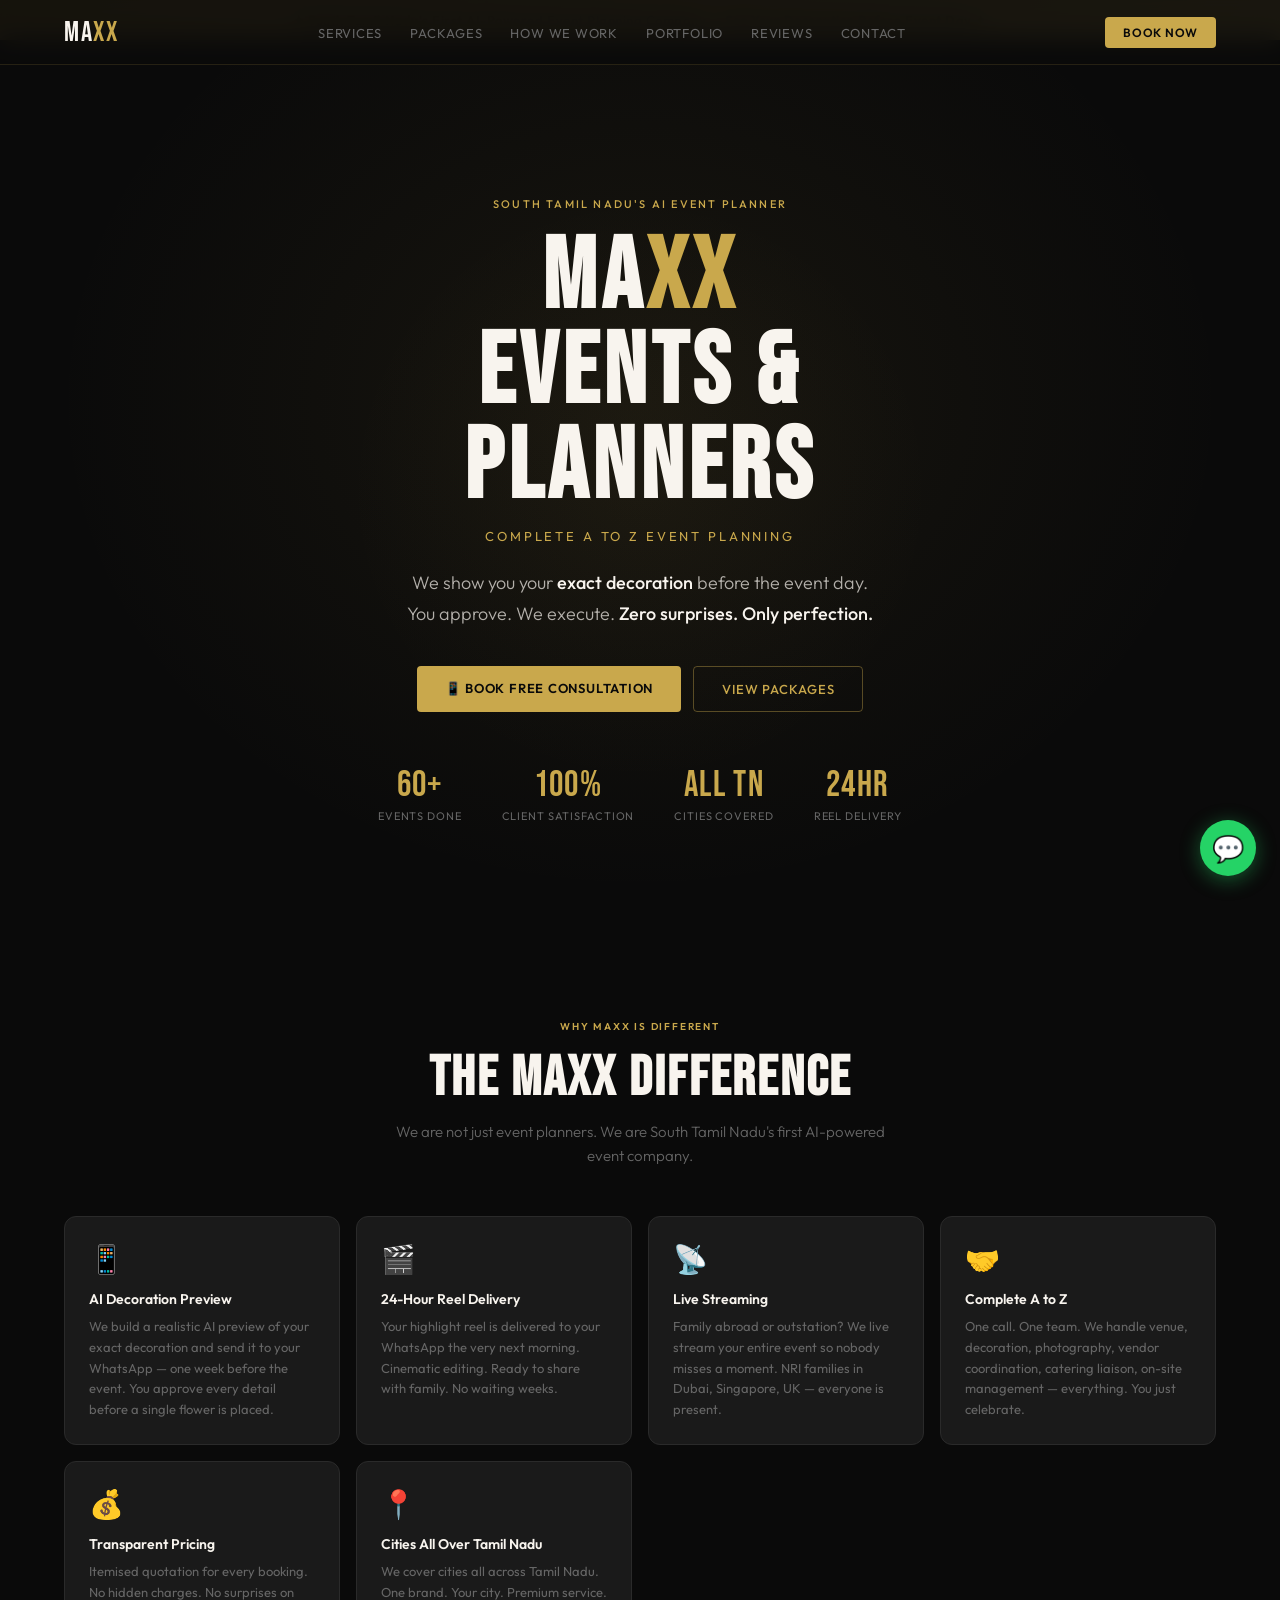
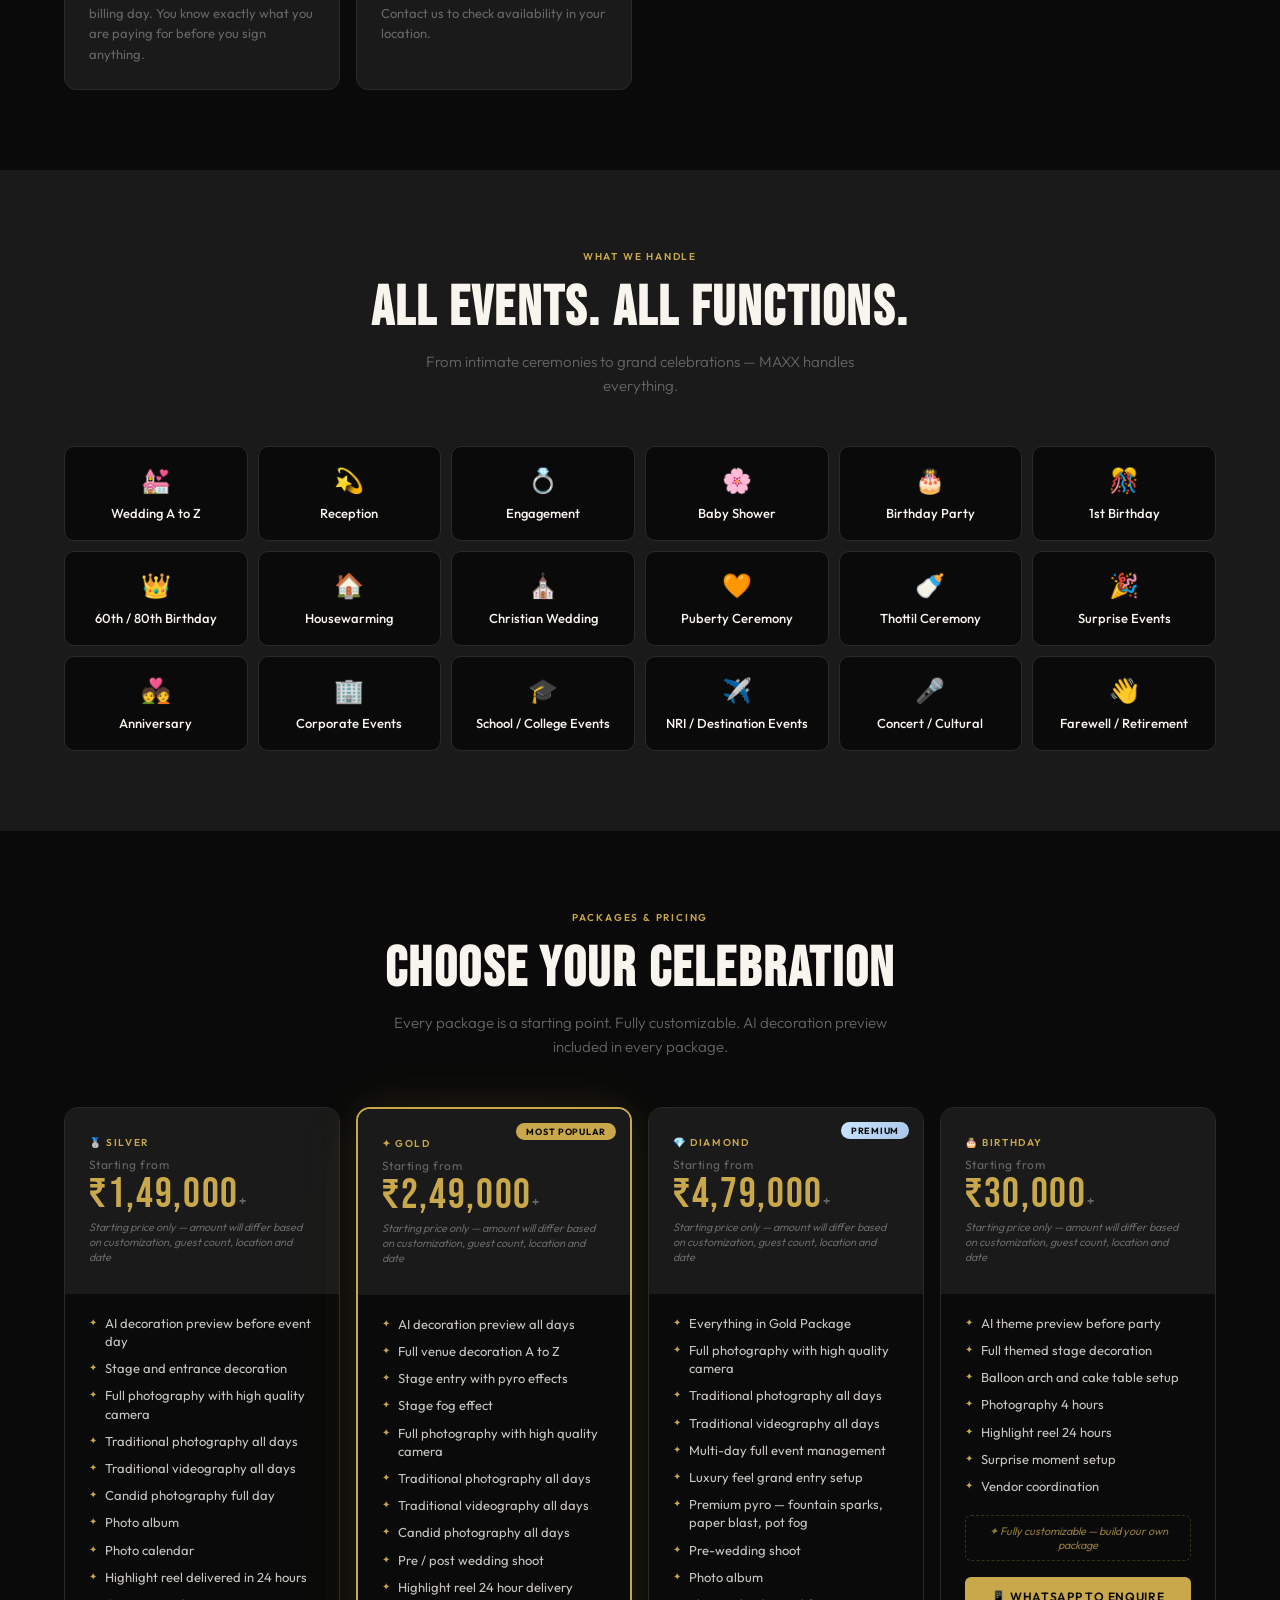
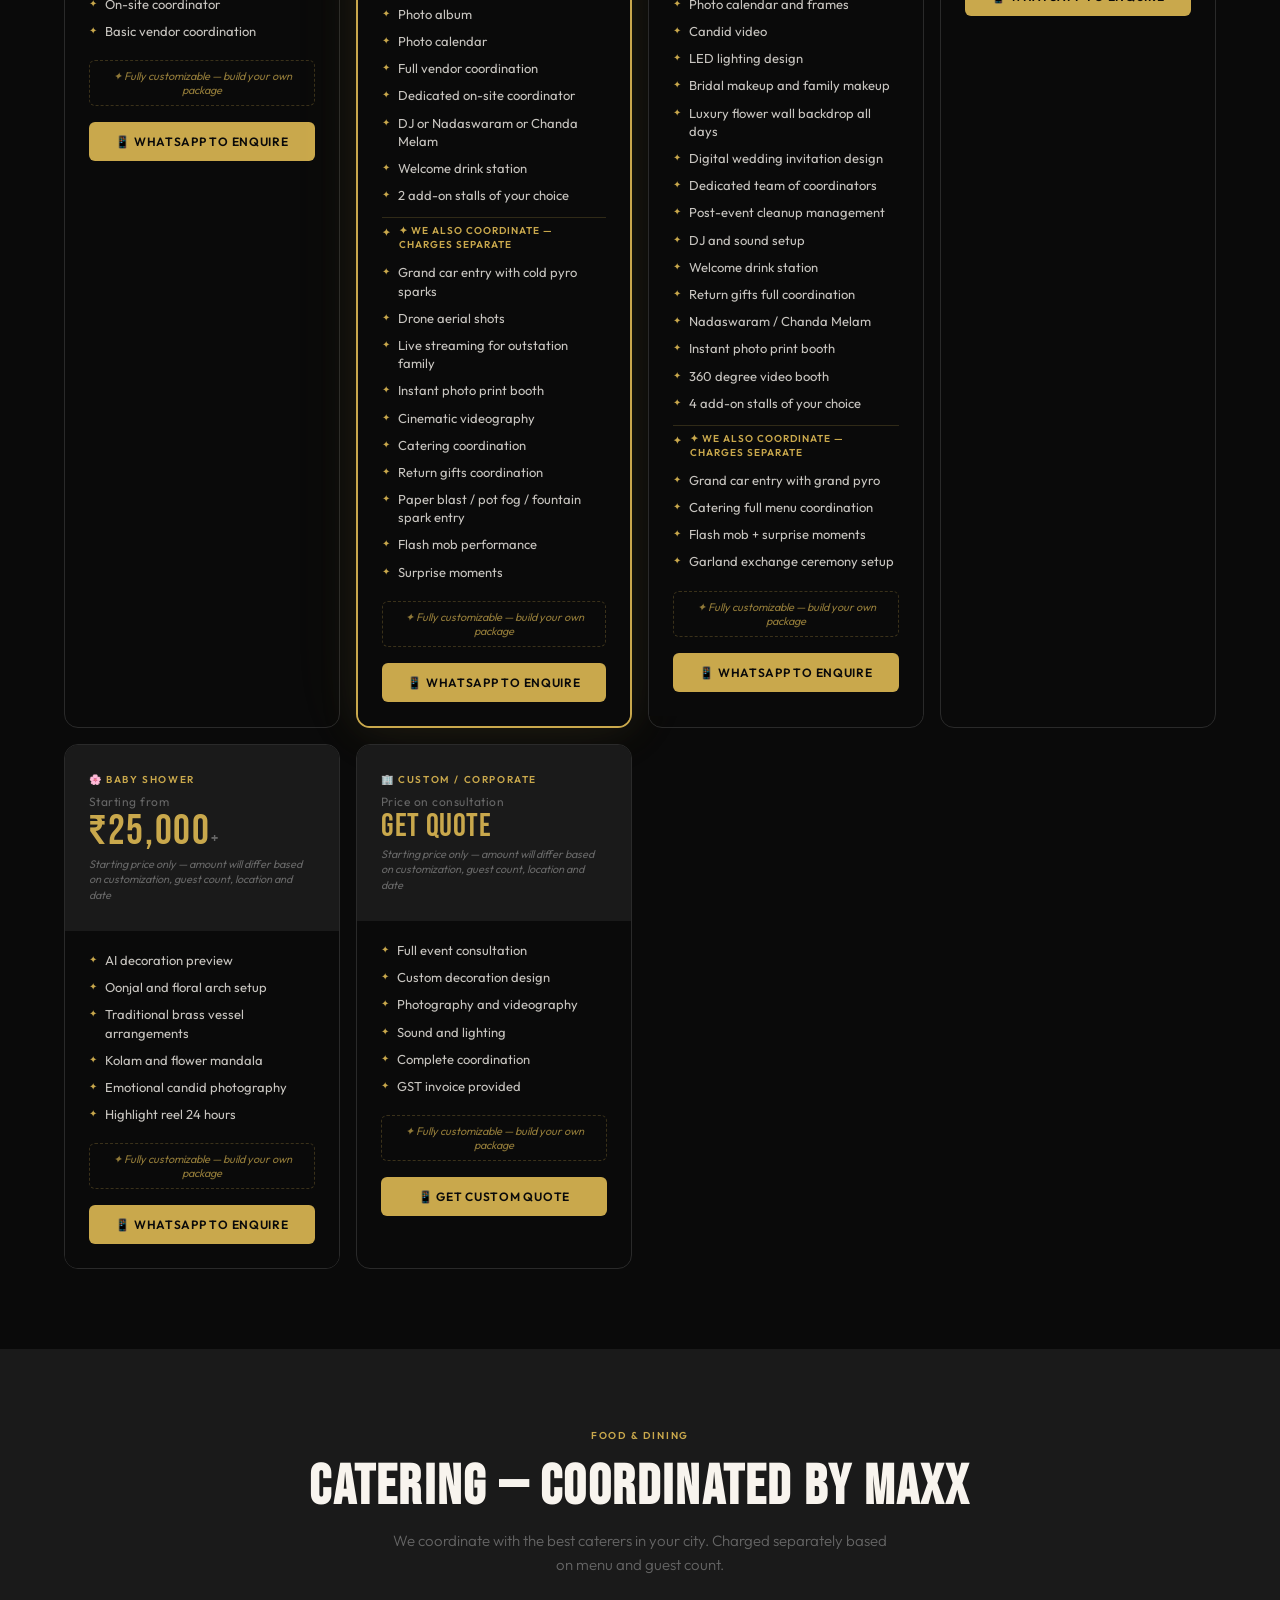
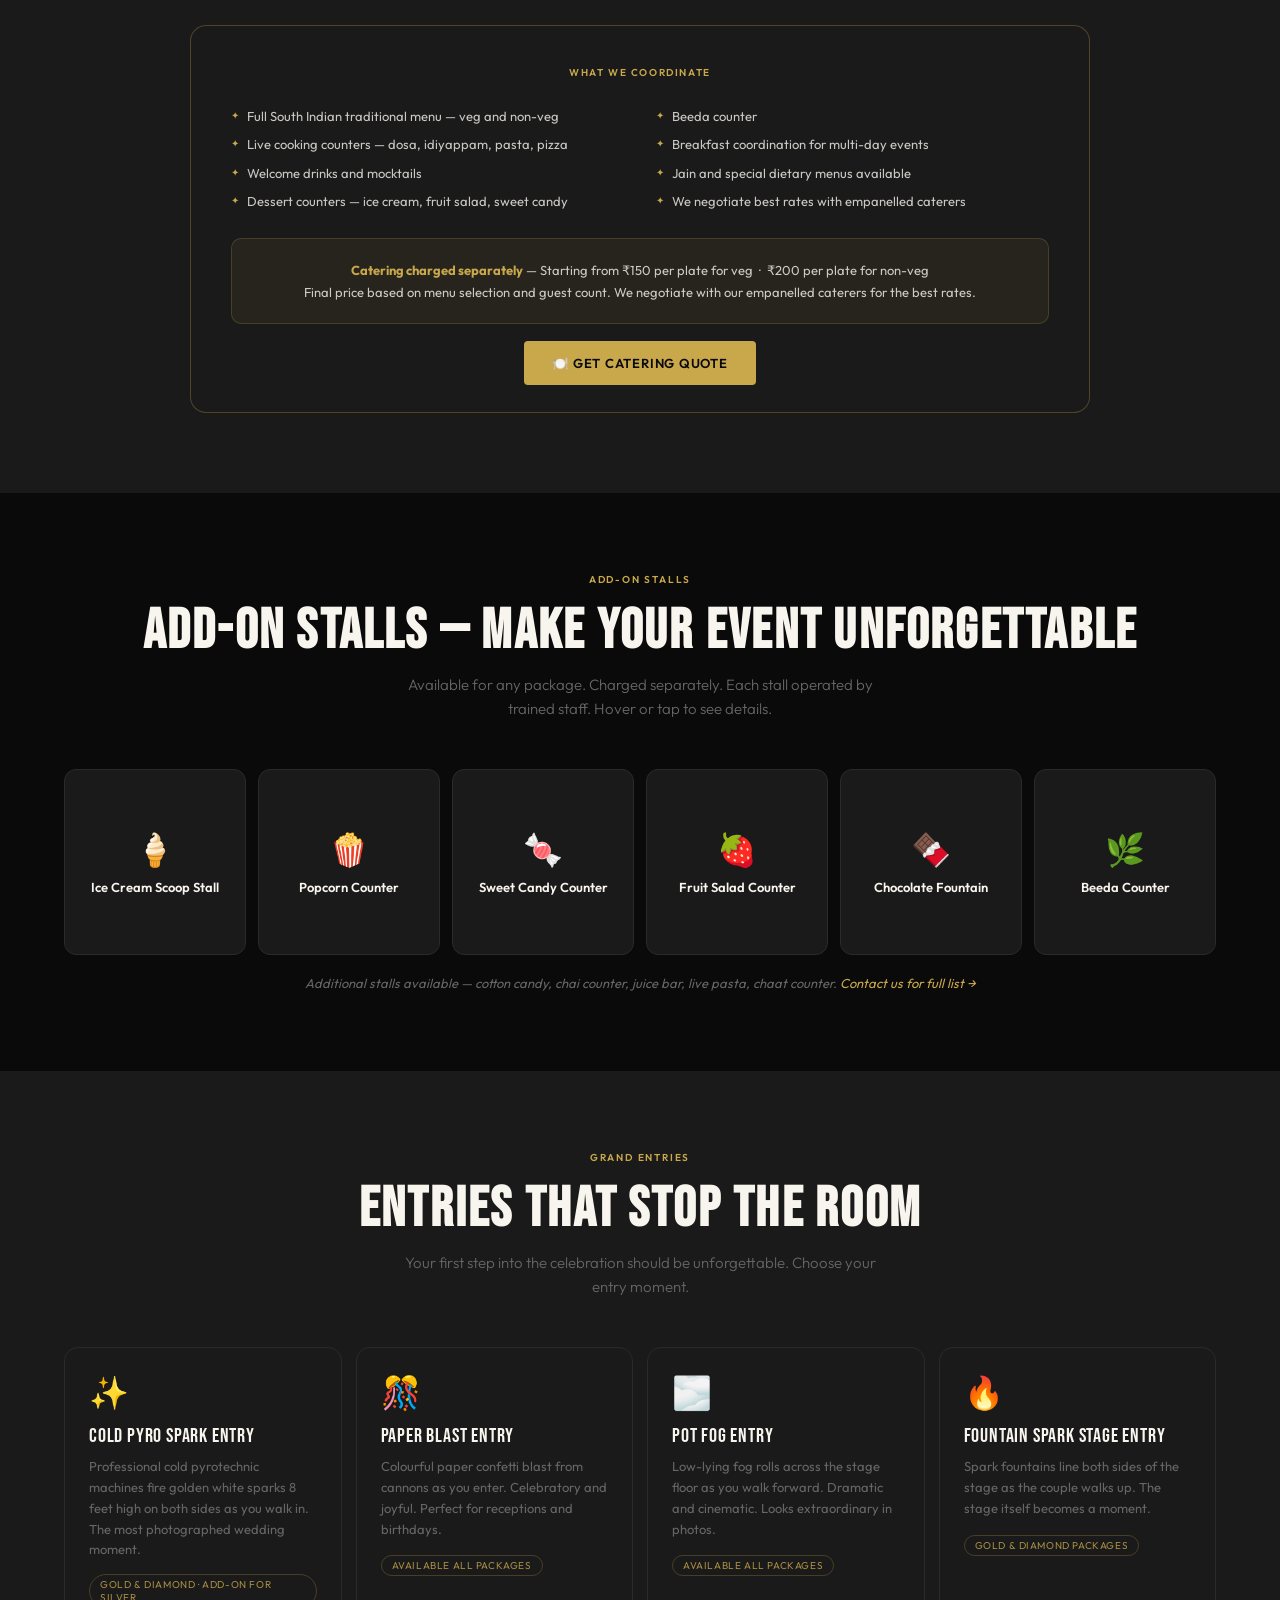
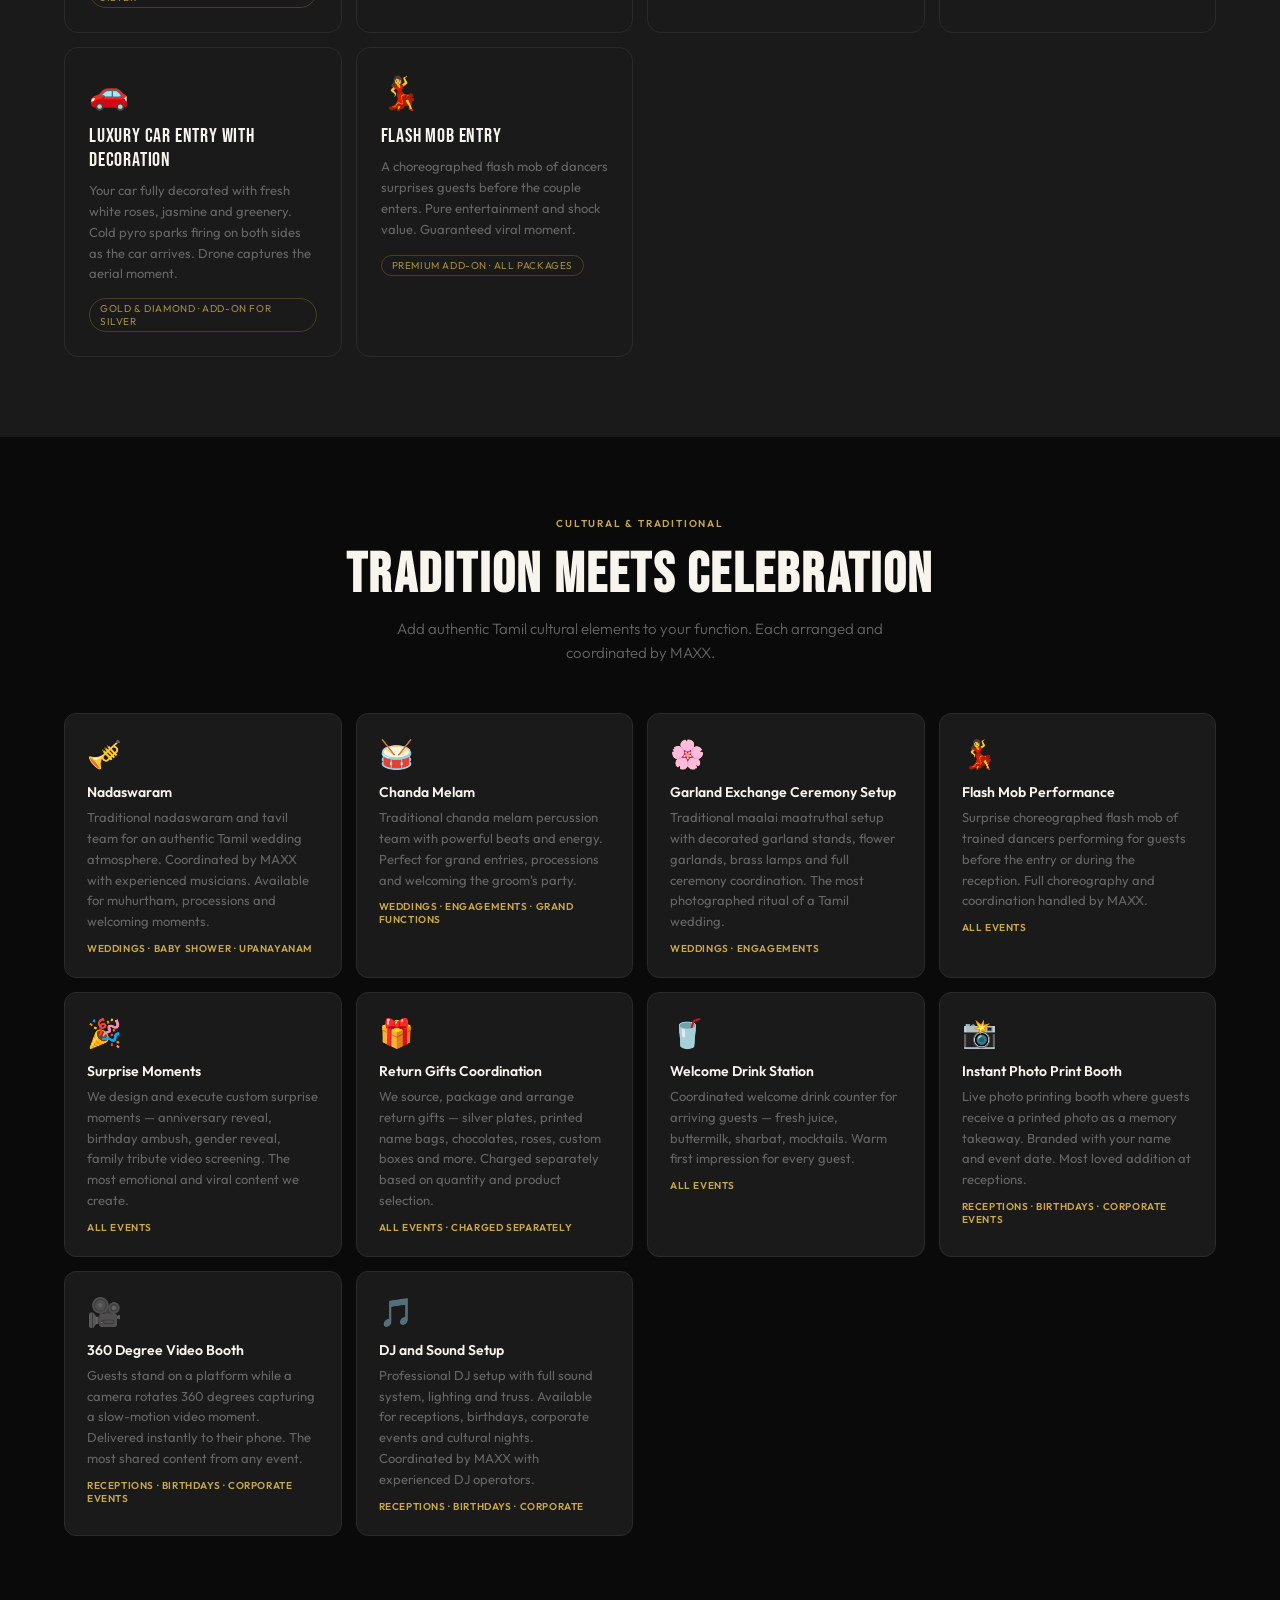
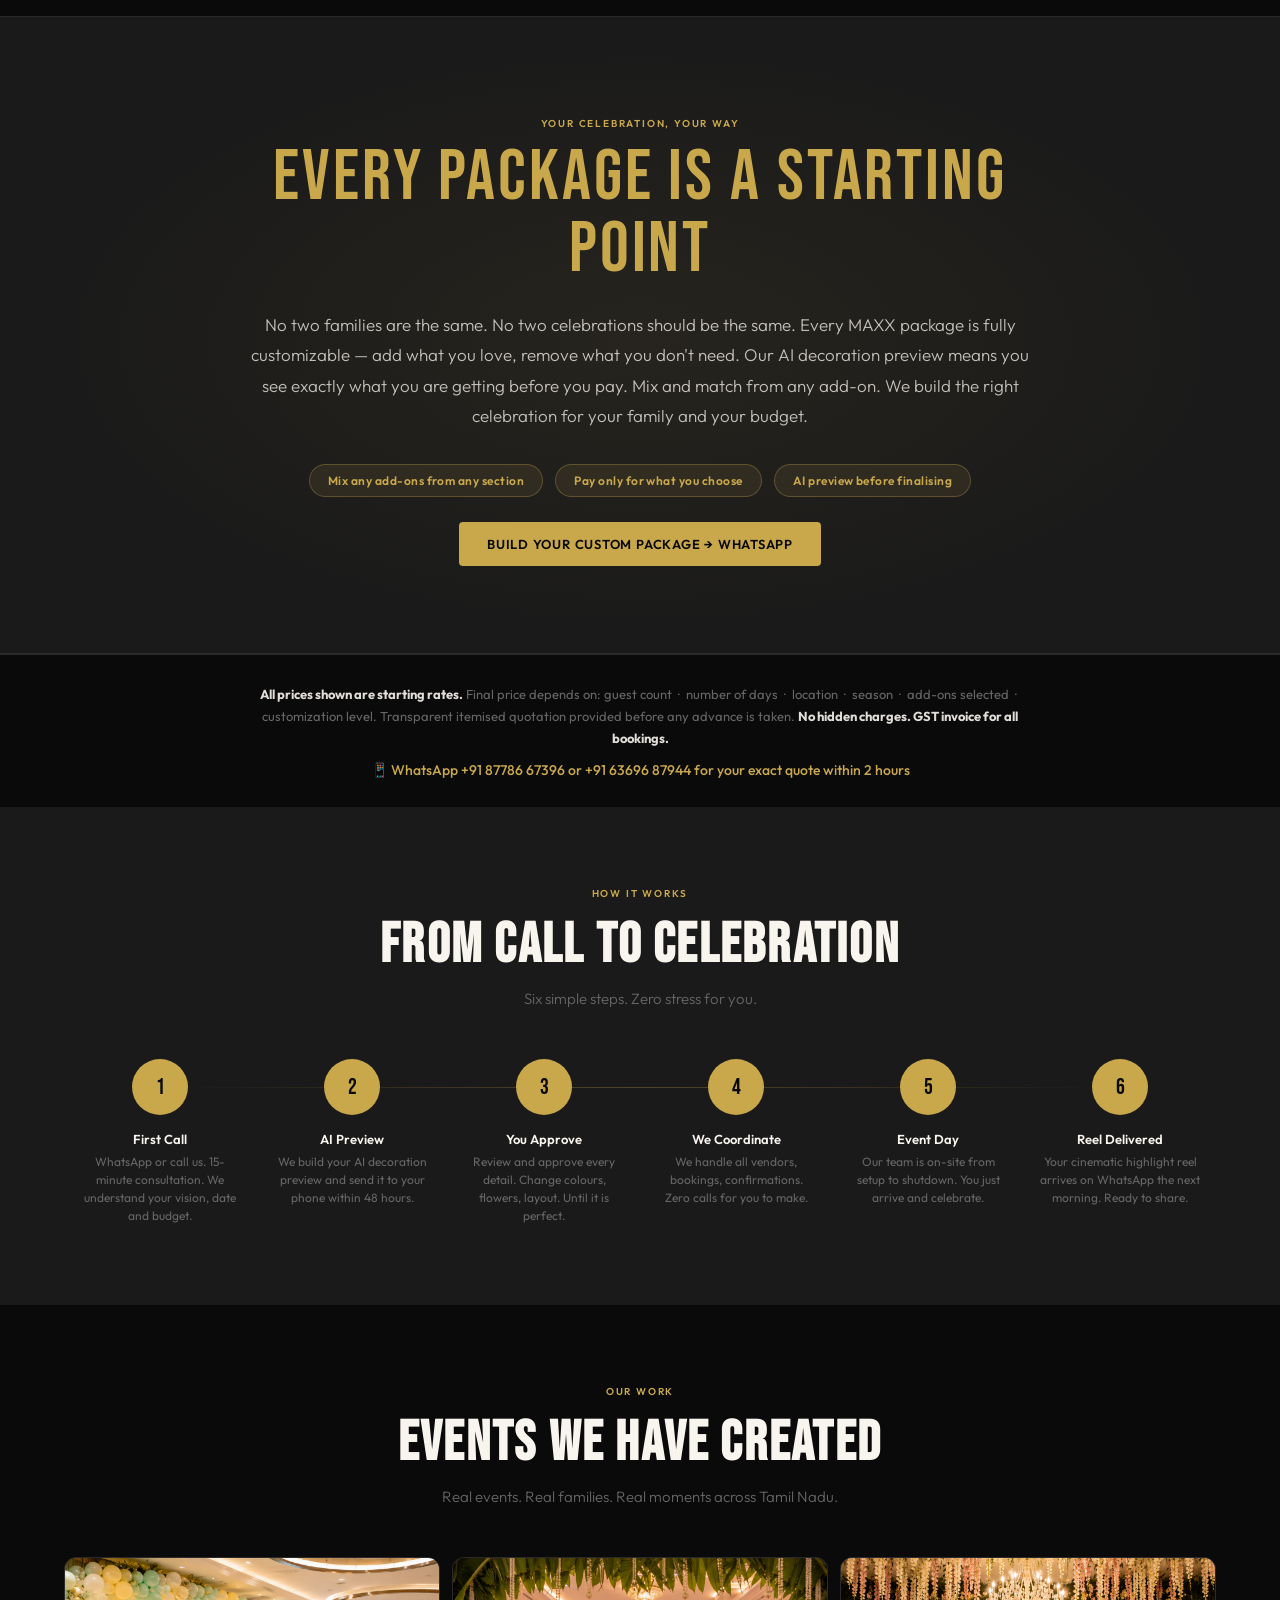
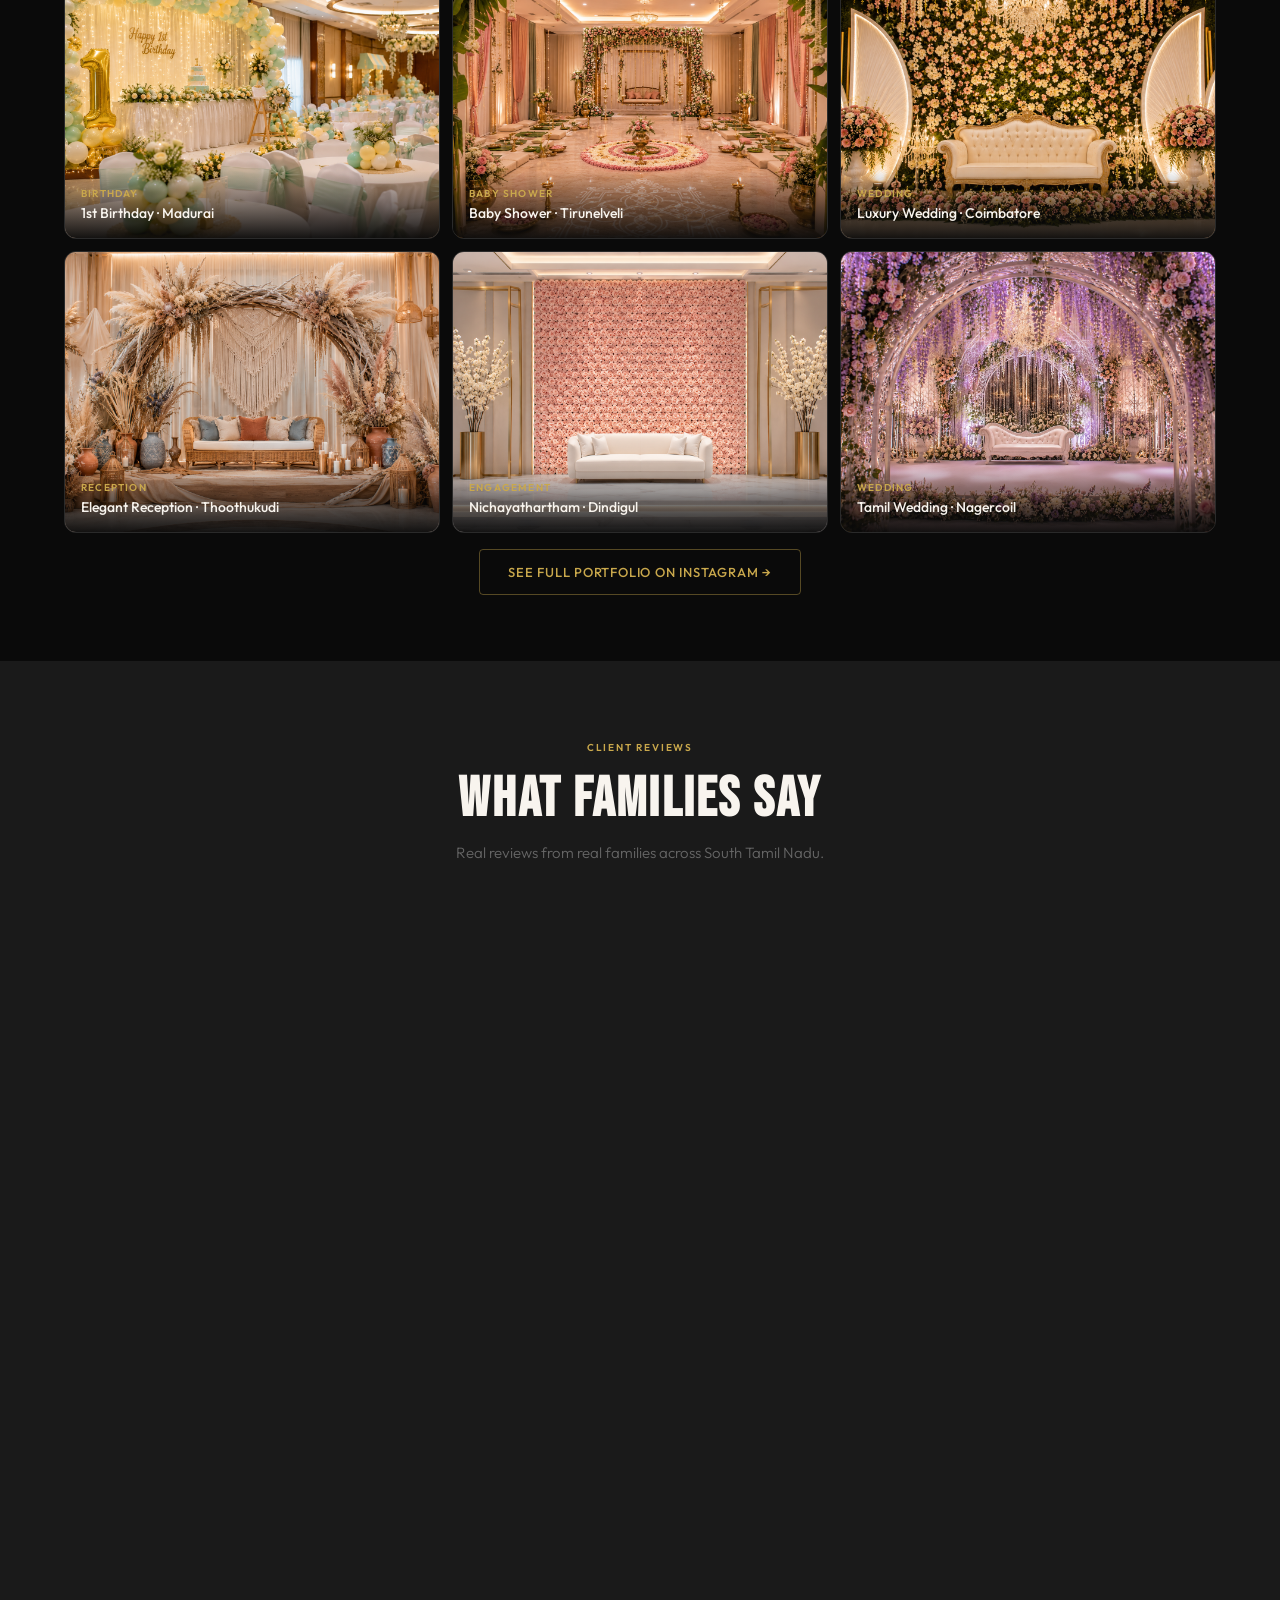
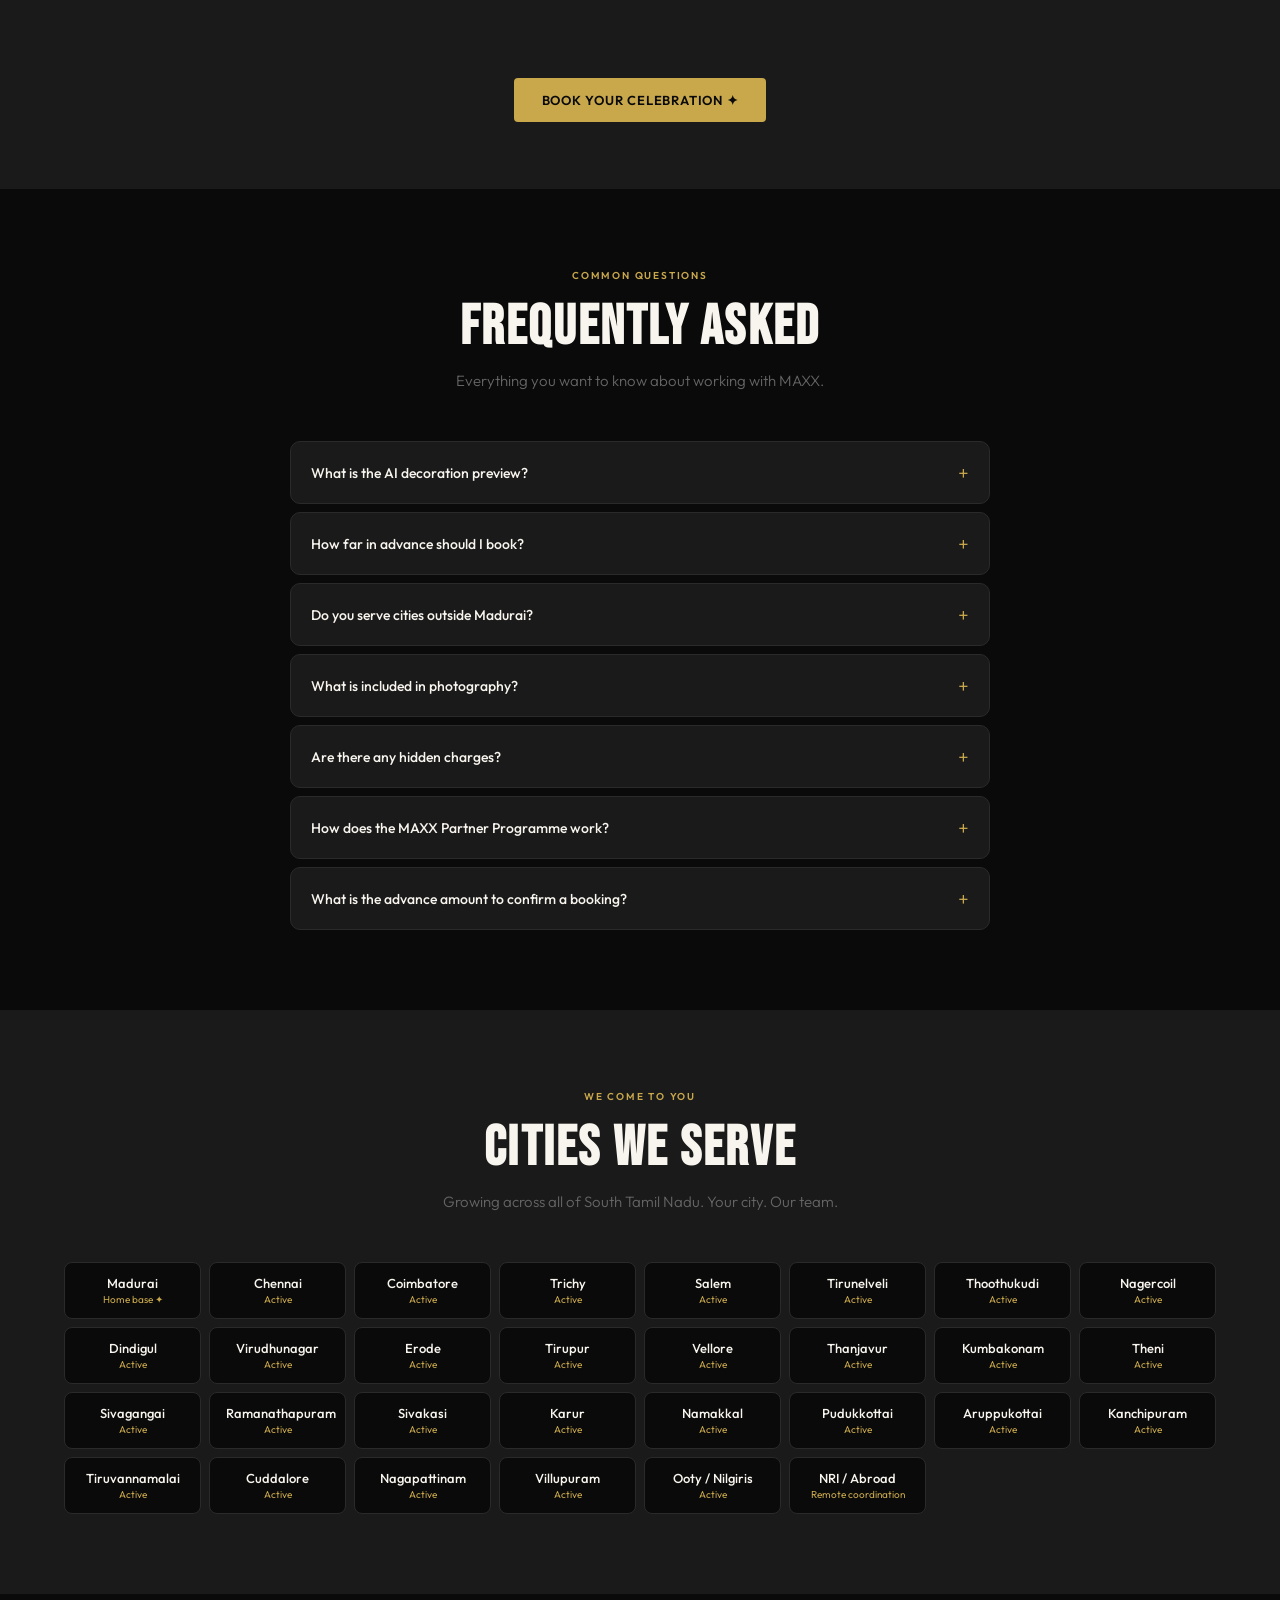
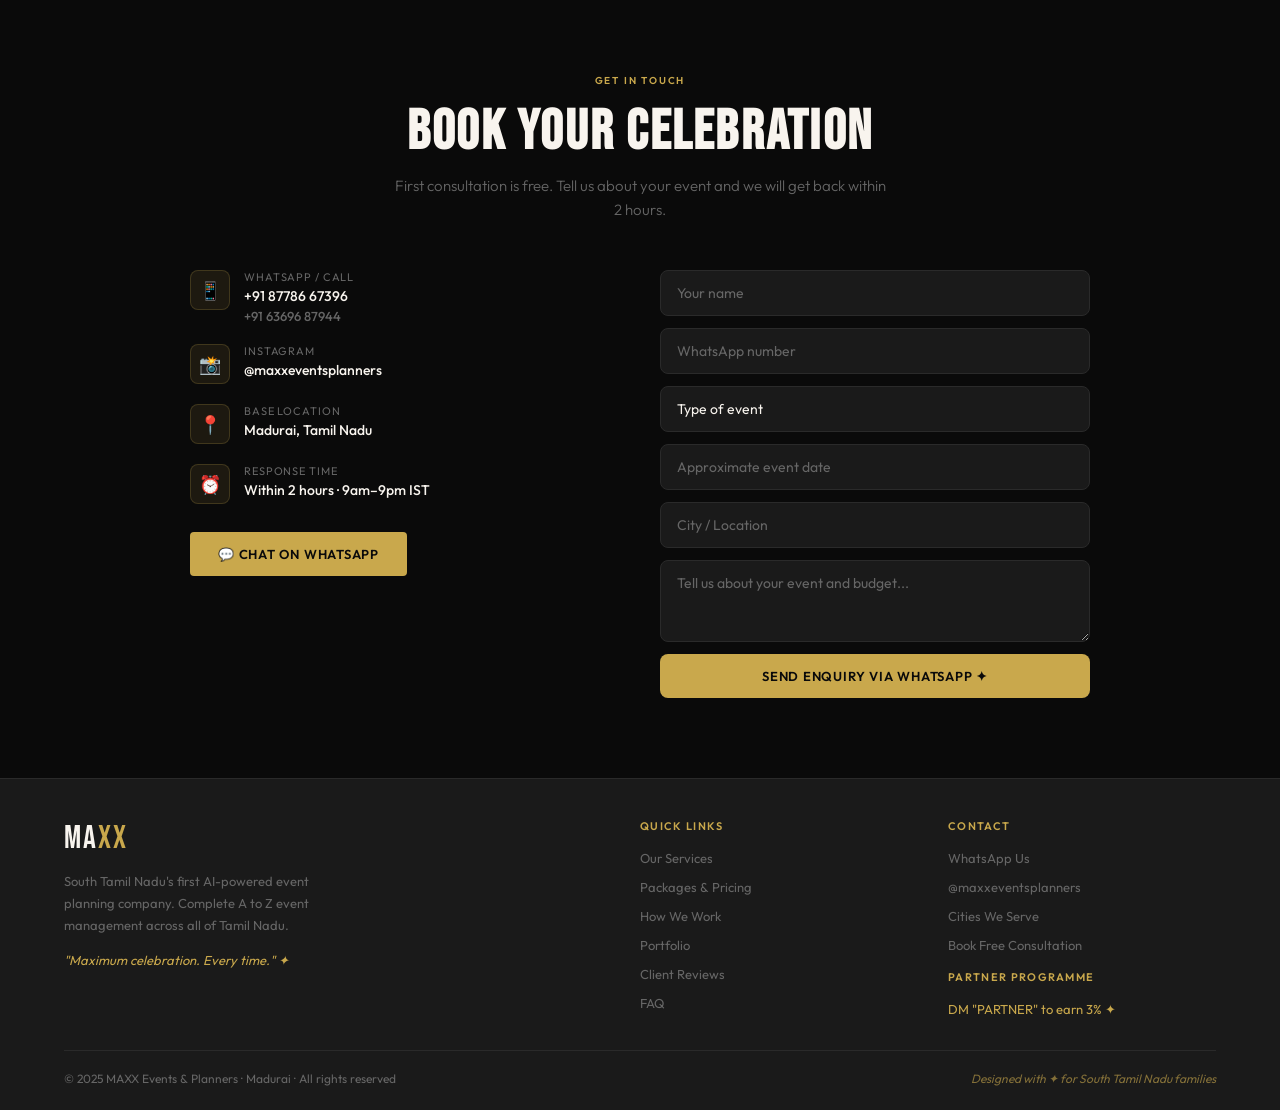
==== commit 827f94f6: "Update prices: Silver 149k, Gold 249k, Diamond 479k" ====
--- a/index.html
+++ b/index.html
@@ -445,7 +445,7 @@
         <div class="pkg-header">
           <div class="pkg-name">🥈 Silver</div>
           <div class="pkg-price-prefix">Starting from</div>
-          <div class="pkg-price">₹1,50,000<span>+</span></div>
+          <div class="pkg-price">₹1,49,000<span>+</span></div>
           <div class="pkg-price-note">Starting price only — amount will differ based on customization, guest count, location and date</div>
         </div>
         <div class="pkg-body">
@@ -473,7 +473,7 @@
         <div class="pkg-header">
           <div class="pkg-name">✦ Gold</div>
           <div class="pkg-price-prefix">Starting from</div>
-          <div class="pkg-price">₹2,50,000<span>+</span></div>
+          <div class="pkg-price">₹2,49,000<span>+</span></div>
           <div class="pkg-price-note">Starting price only — amount will differ based on customization, guest count, location and date</div>
         </div>
         <div class="pkg-body">
@@ -518,7 +518,7 @@
         <div class="pkg-header">
           <div class="pkg-name">💎 Diamond</div>
           <div class="pkg-price-prefix">Starting from</div>
-          <div class="pkg-price">₹4,80,000<span>+</span></div>
+          <div class="pkg-price">₹4,79,000<span>+</span></div>
           <div class="pkg-price-note">Starting price only — amount will differ based on customization, guest count, location and date</div>
         </div>
         <div class="pkg-body">
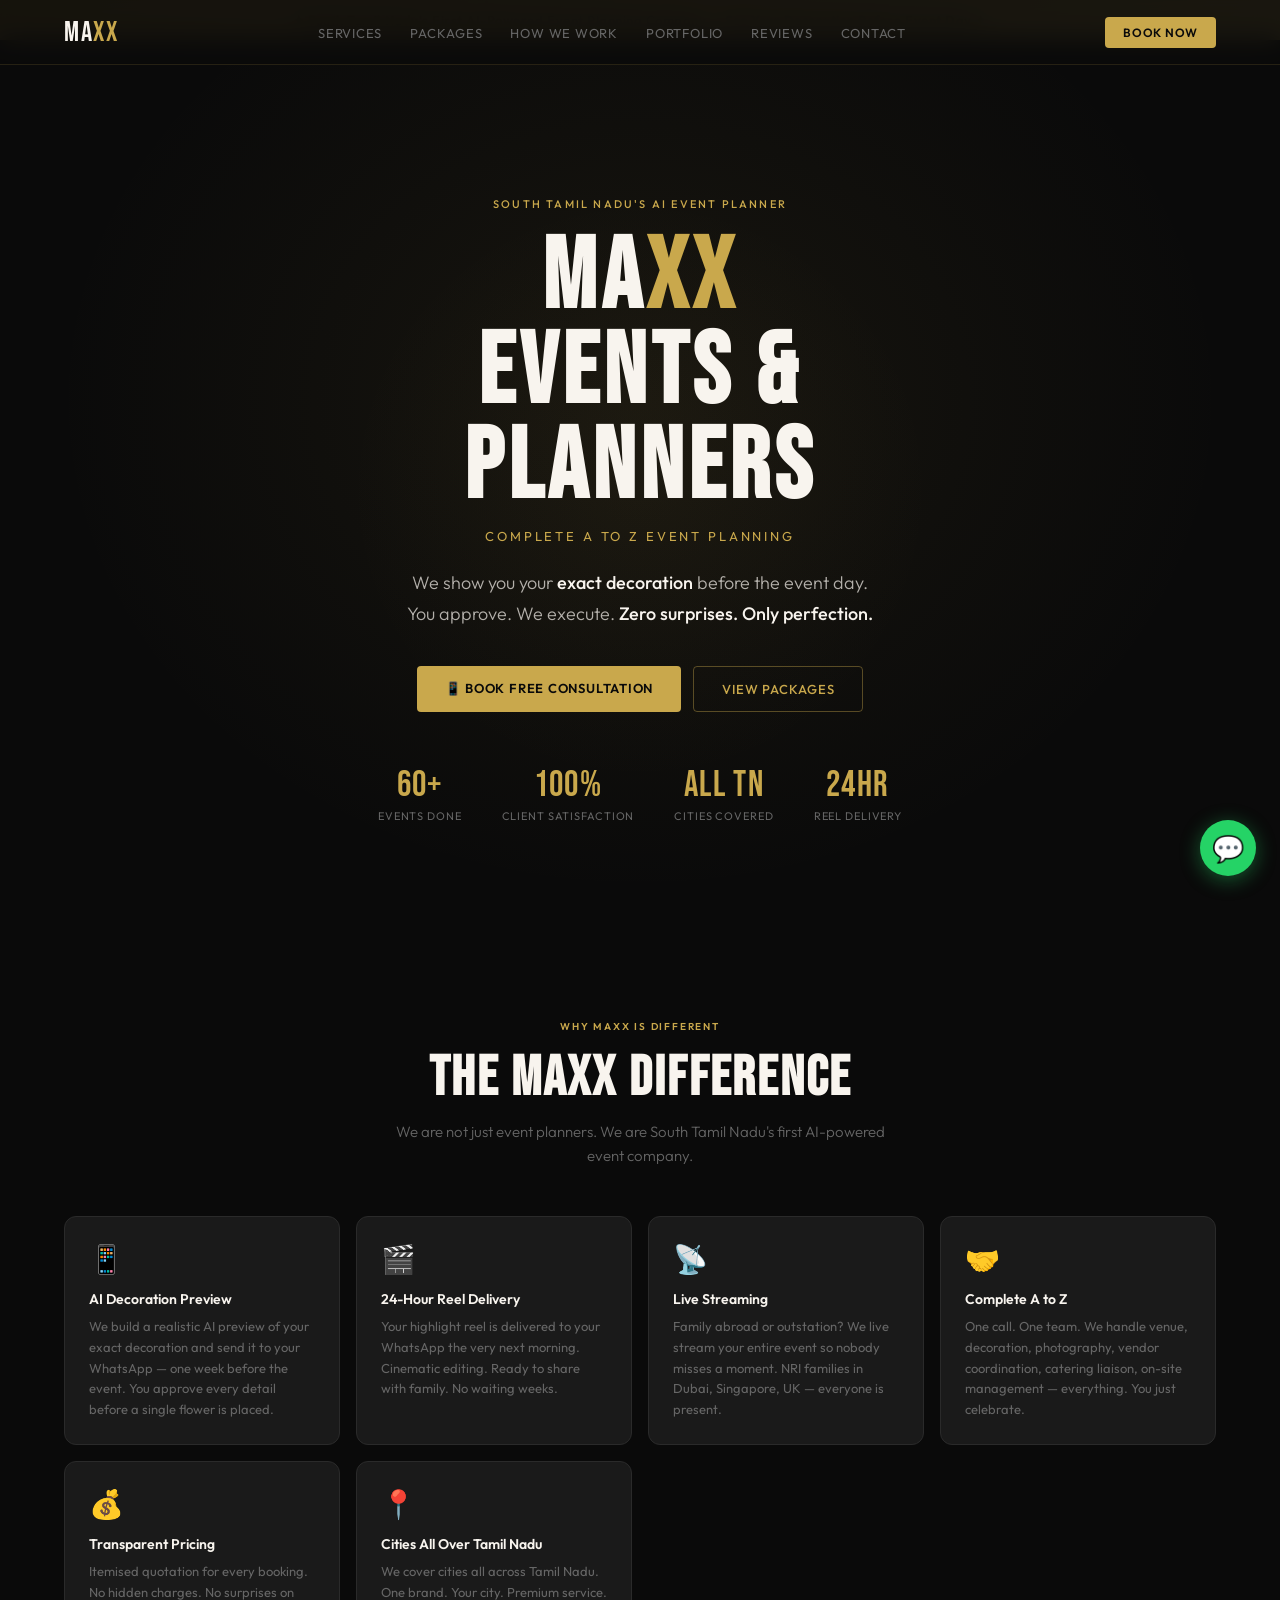
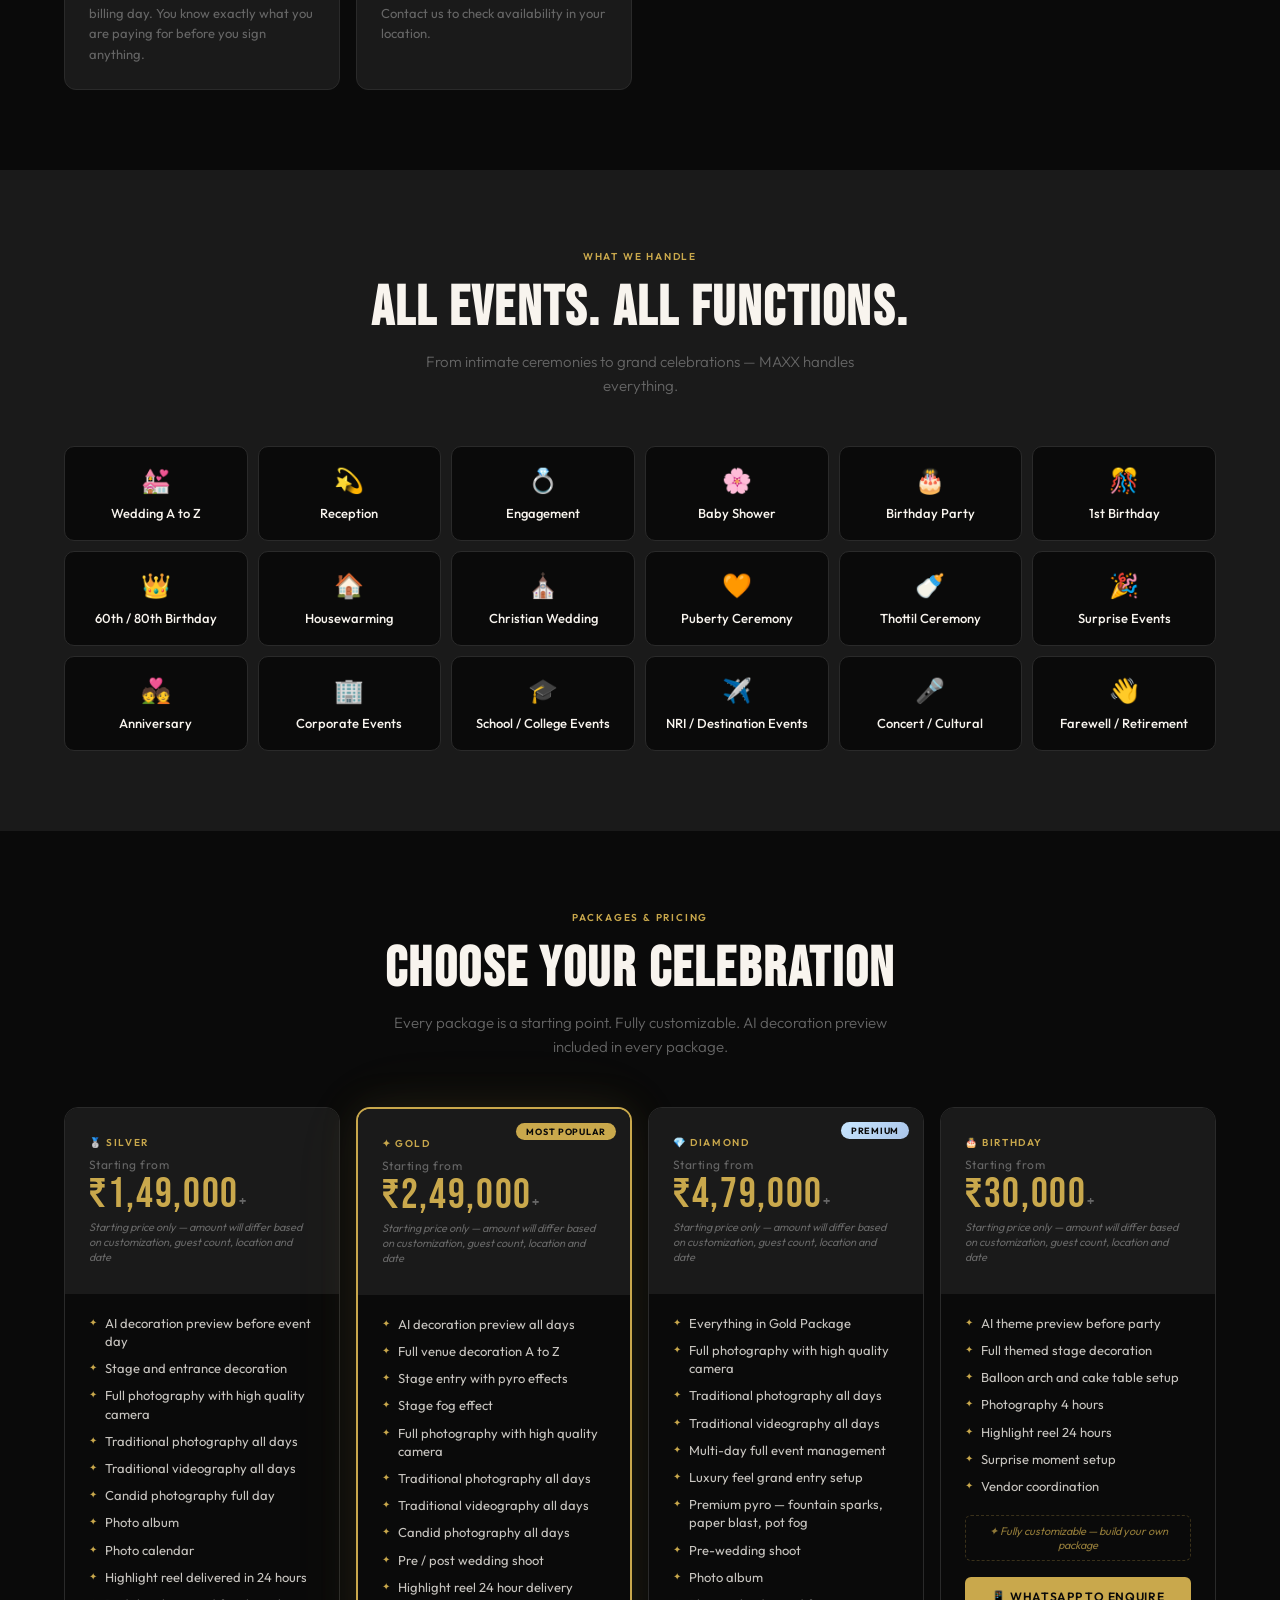
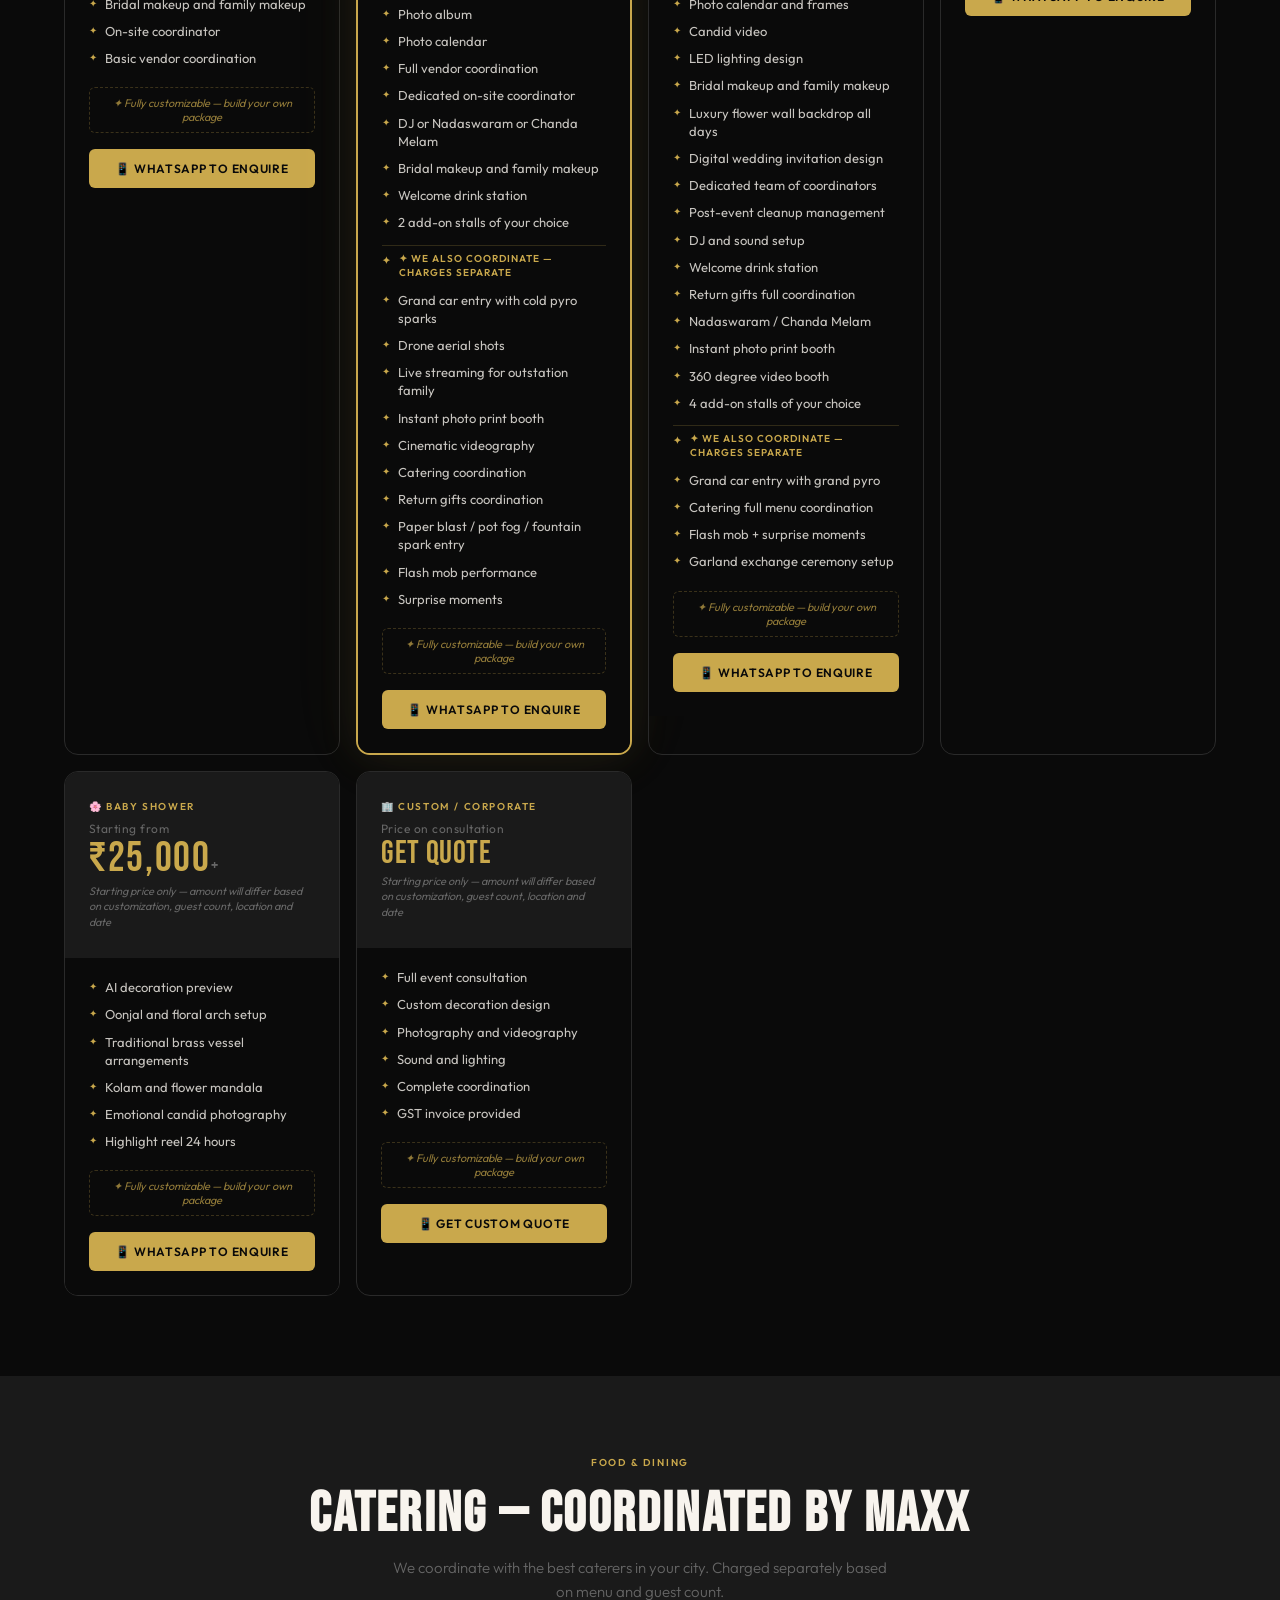
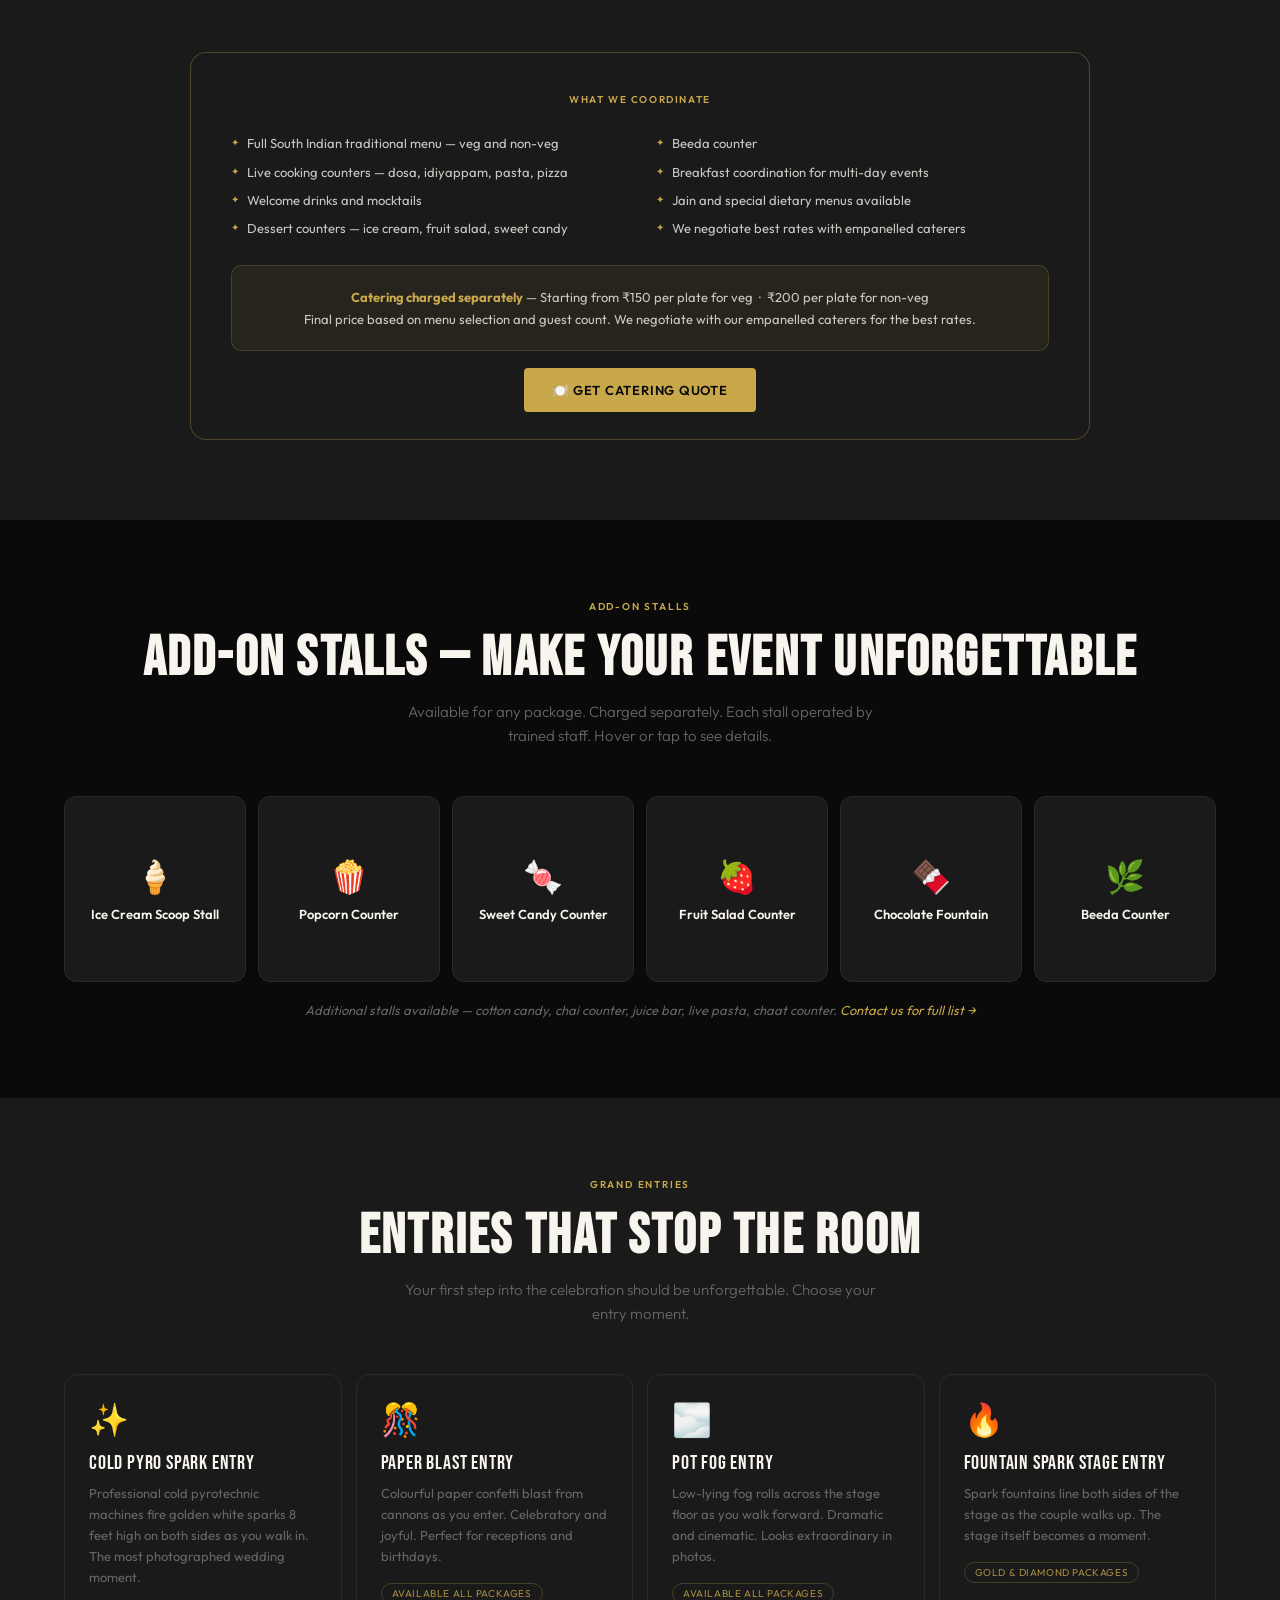
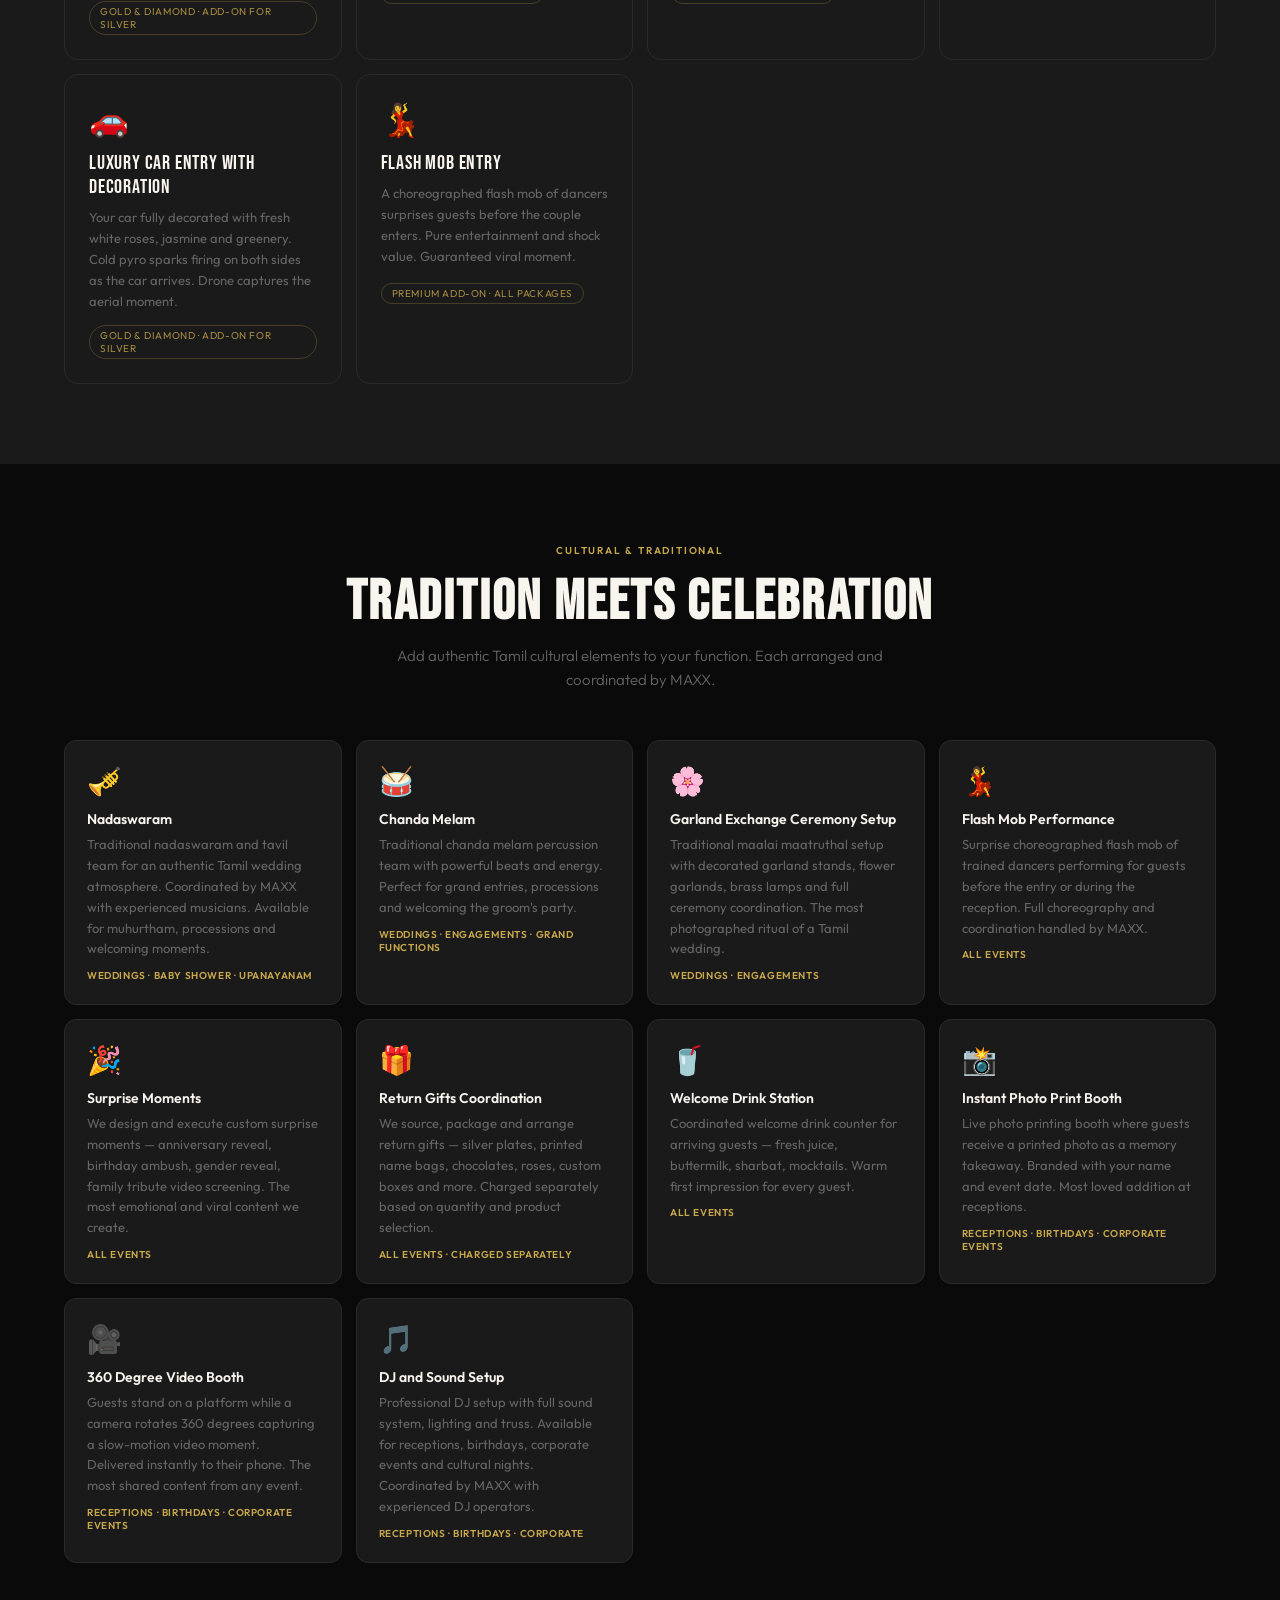
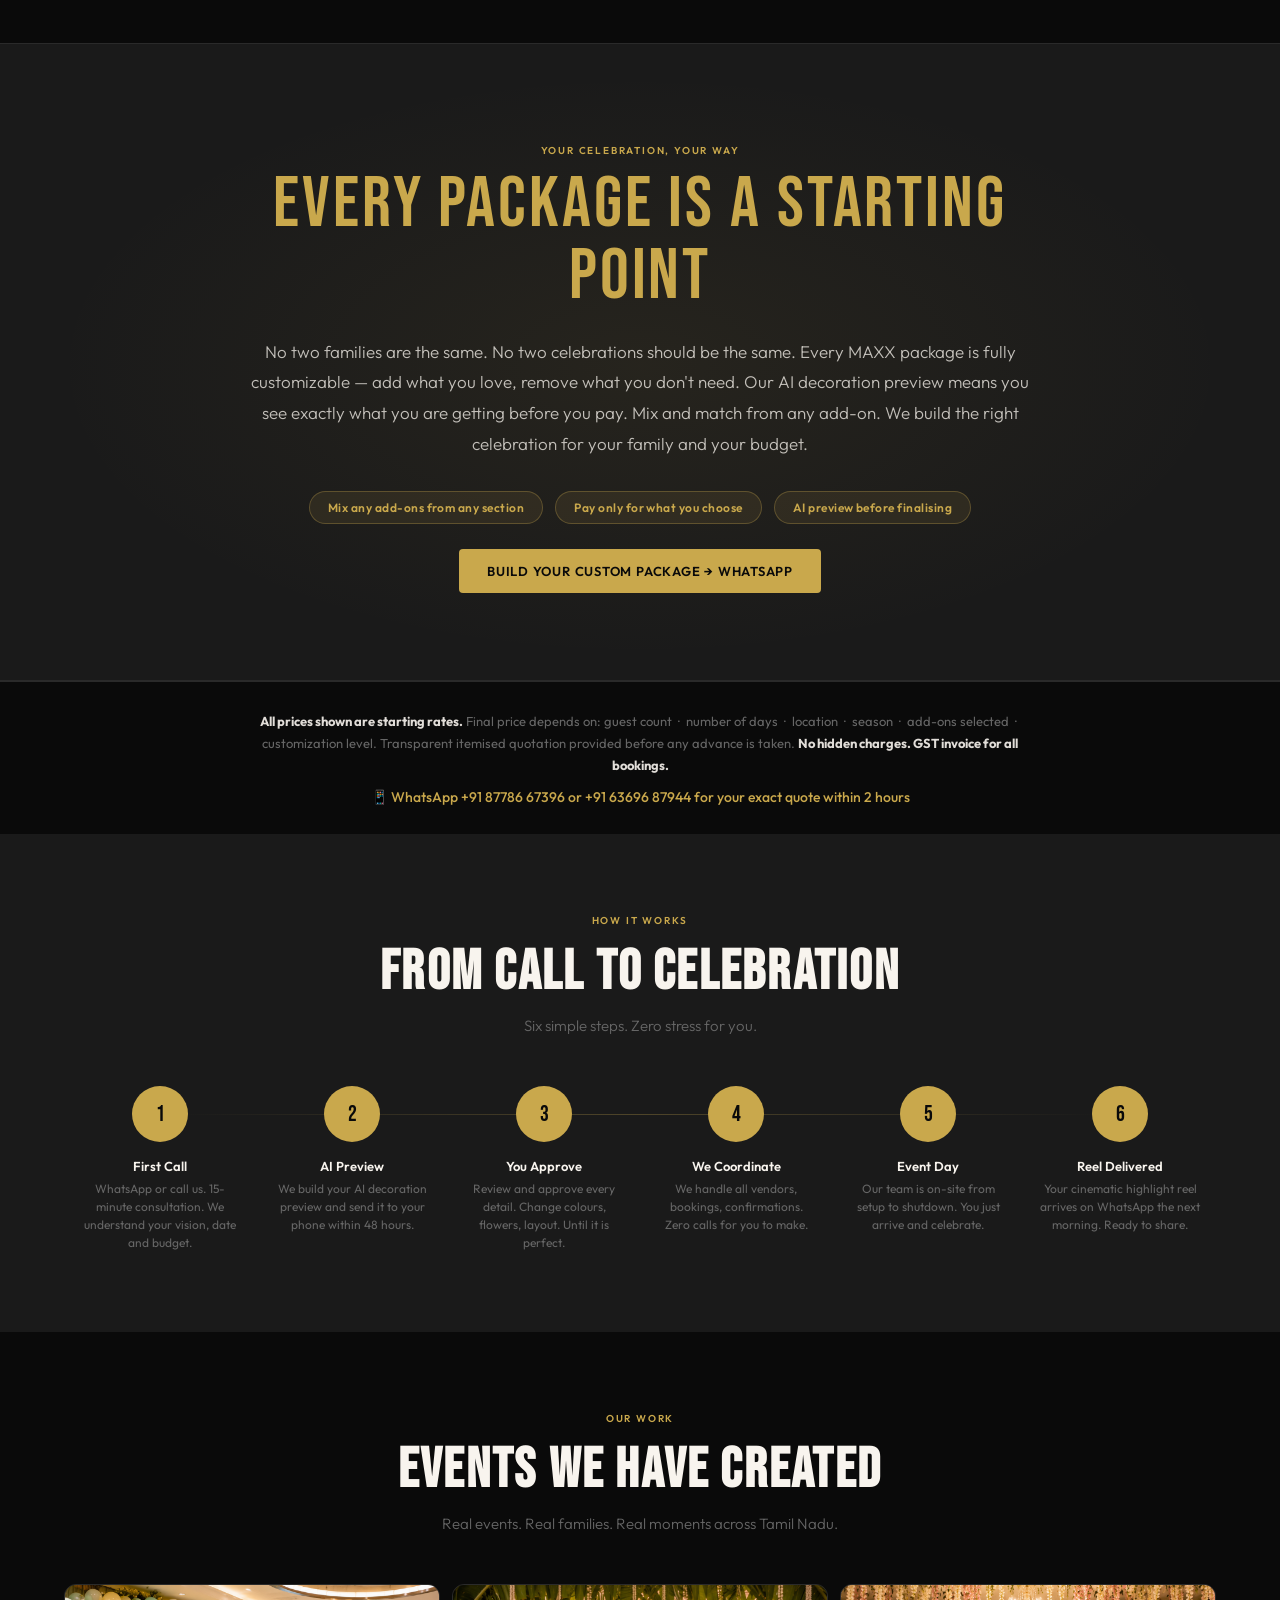
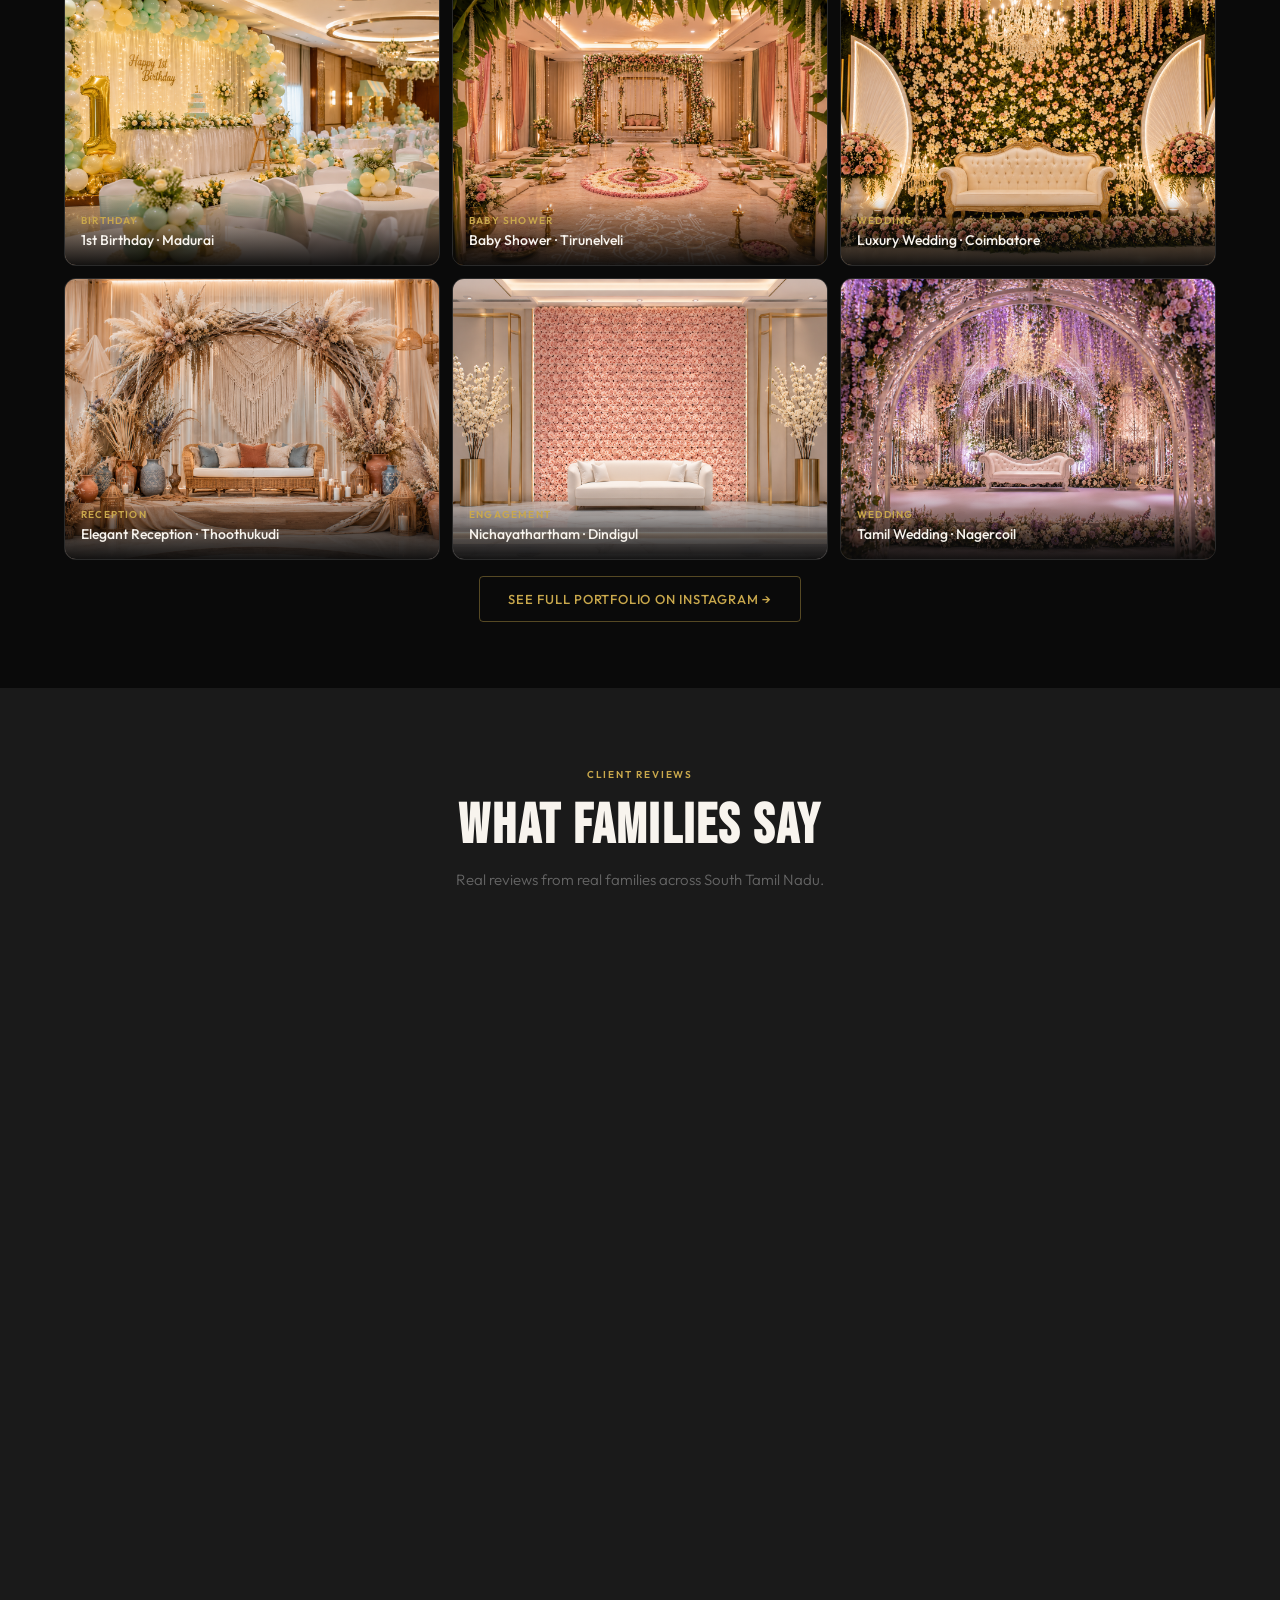
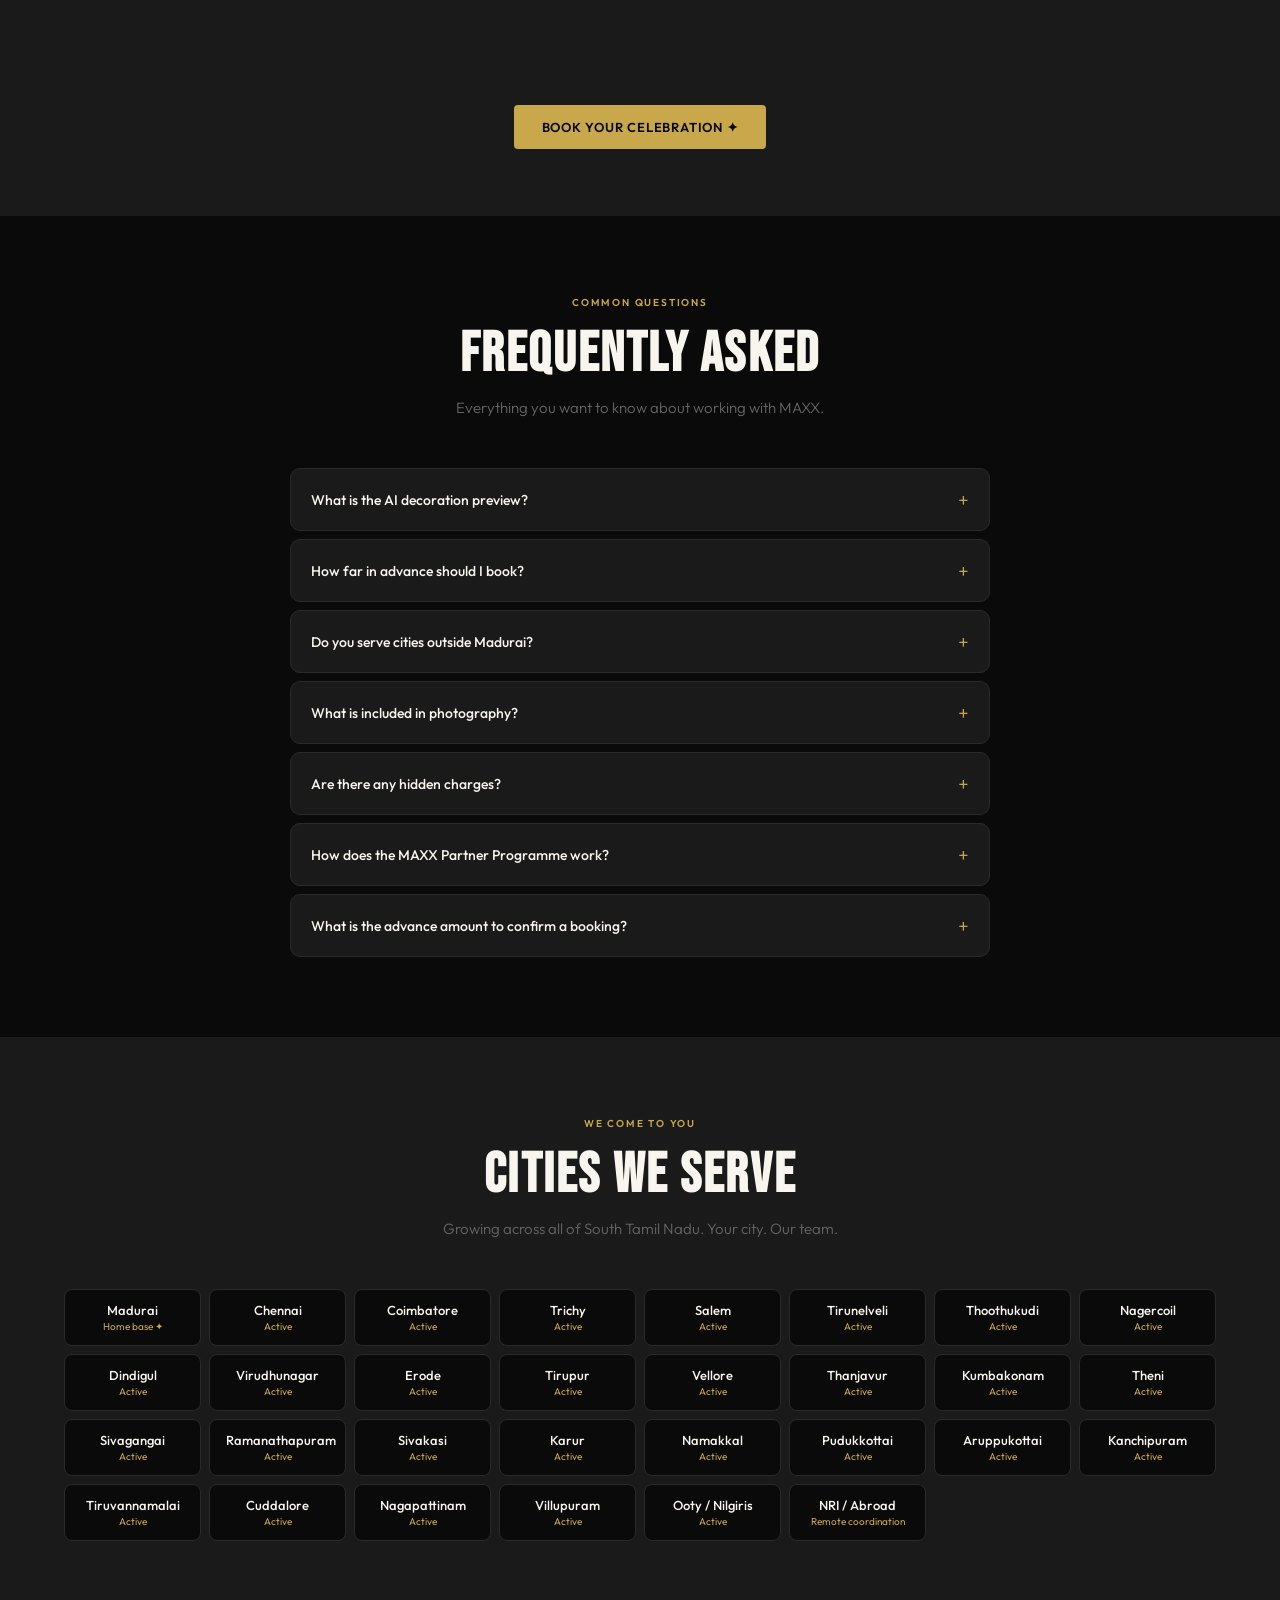
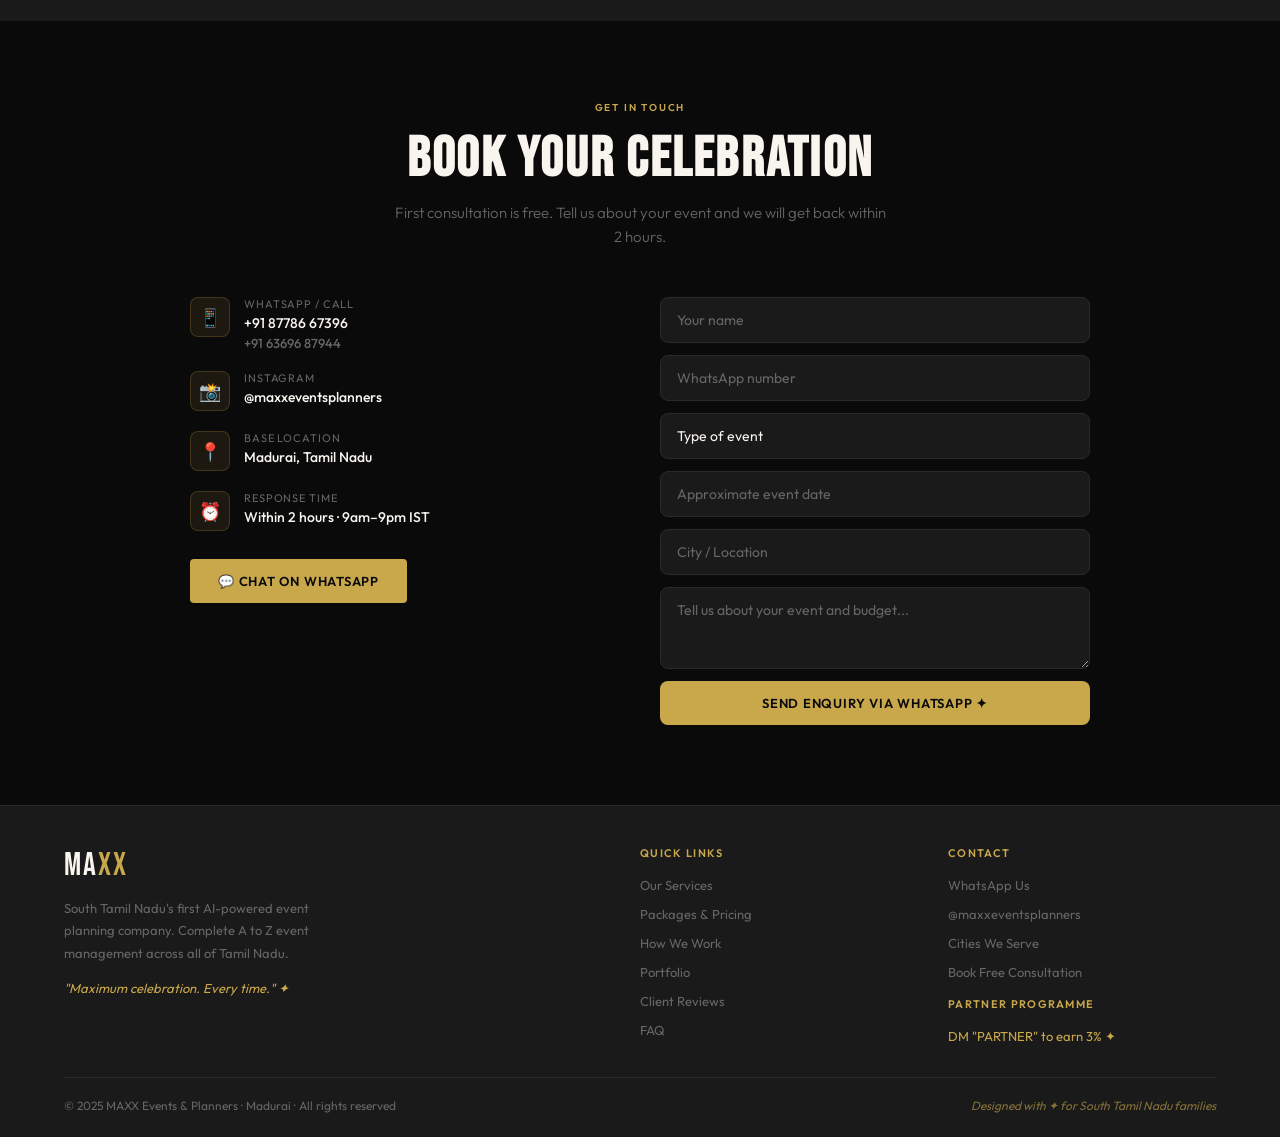
==== commit ae23bbe4: "Add bridal makeup and family makeup to Silver and Gold packages" ====
--- a/index.html
+++ b/index.html
@@ -459,6 +459,7 @@
             <li>Photo album</li>
             <li>Photo calendar</li>
             <li>Highlight reel delivered in 24 hours</li>
+            <li>Bridal makeup and family makeup</li>
             <li>On-site coordinator</li>
             <li>Basic vendor coordination</li>
           </ul>
@@ -493,6 +494,7 @@
             <li>Full vendor coordination</li>
             <li>Dedicated on-site coordinator</li>
             <li>DJ or Nadaswaram or Chanda Melam</li>
+            <li>Bridal makeup and family makeup</li>
             <li>Welcome drink station</li>
             <li>2 add-on stalls of your choice</li>
             <li style="list-style:none;padding:6px 0 2px;color:var(--gold);font-size:10px;letter-spacing:.1em;text-transform:uppercase;font-weight:600;border-top:1px solid rgba(201,168,76,.2);margin-top:4px">✦ We also coordinate — charges separate</li>
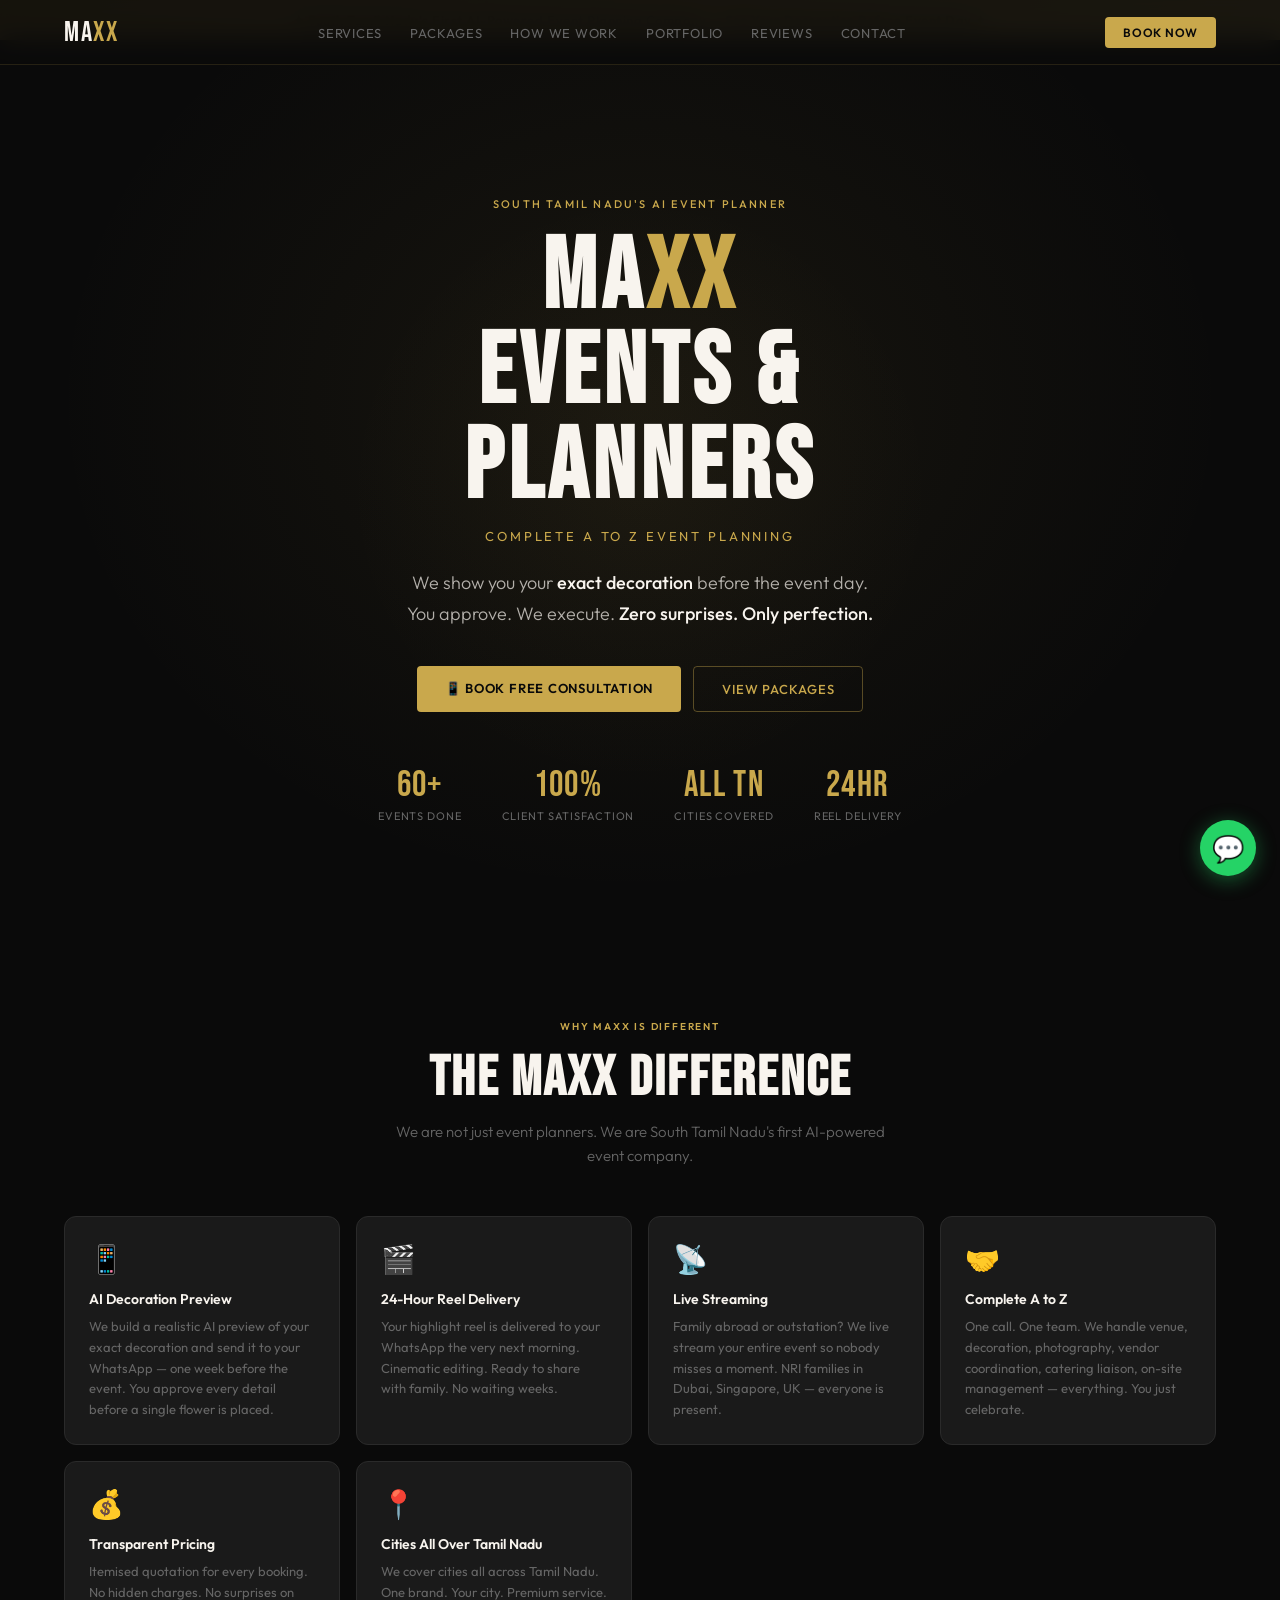
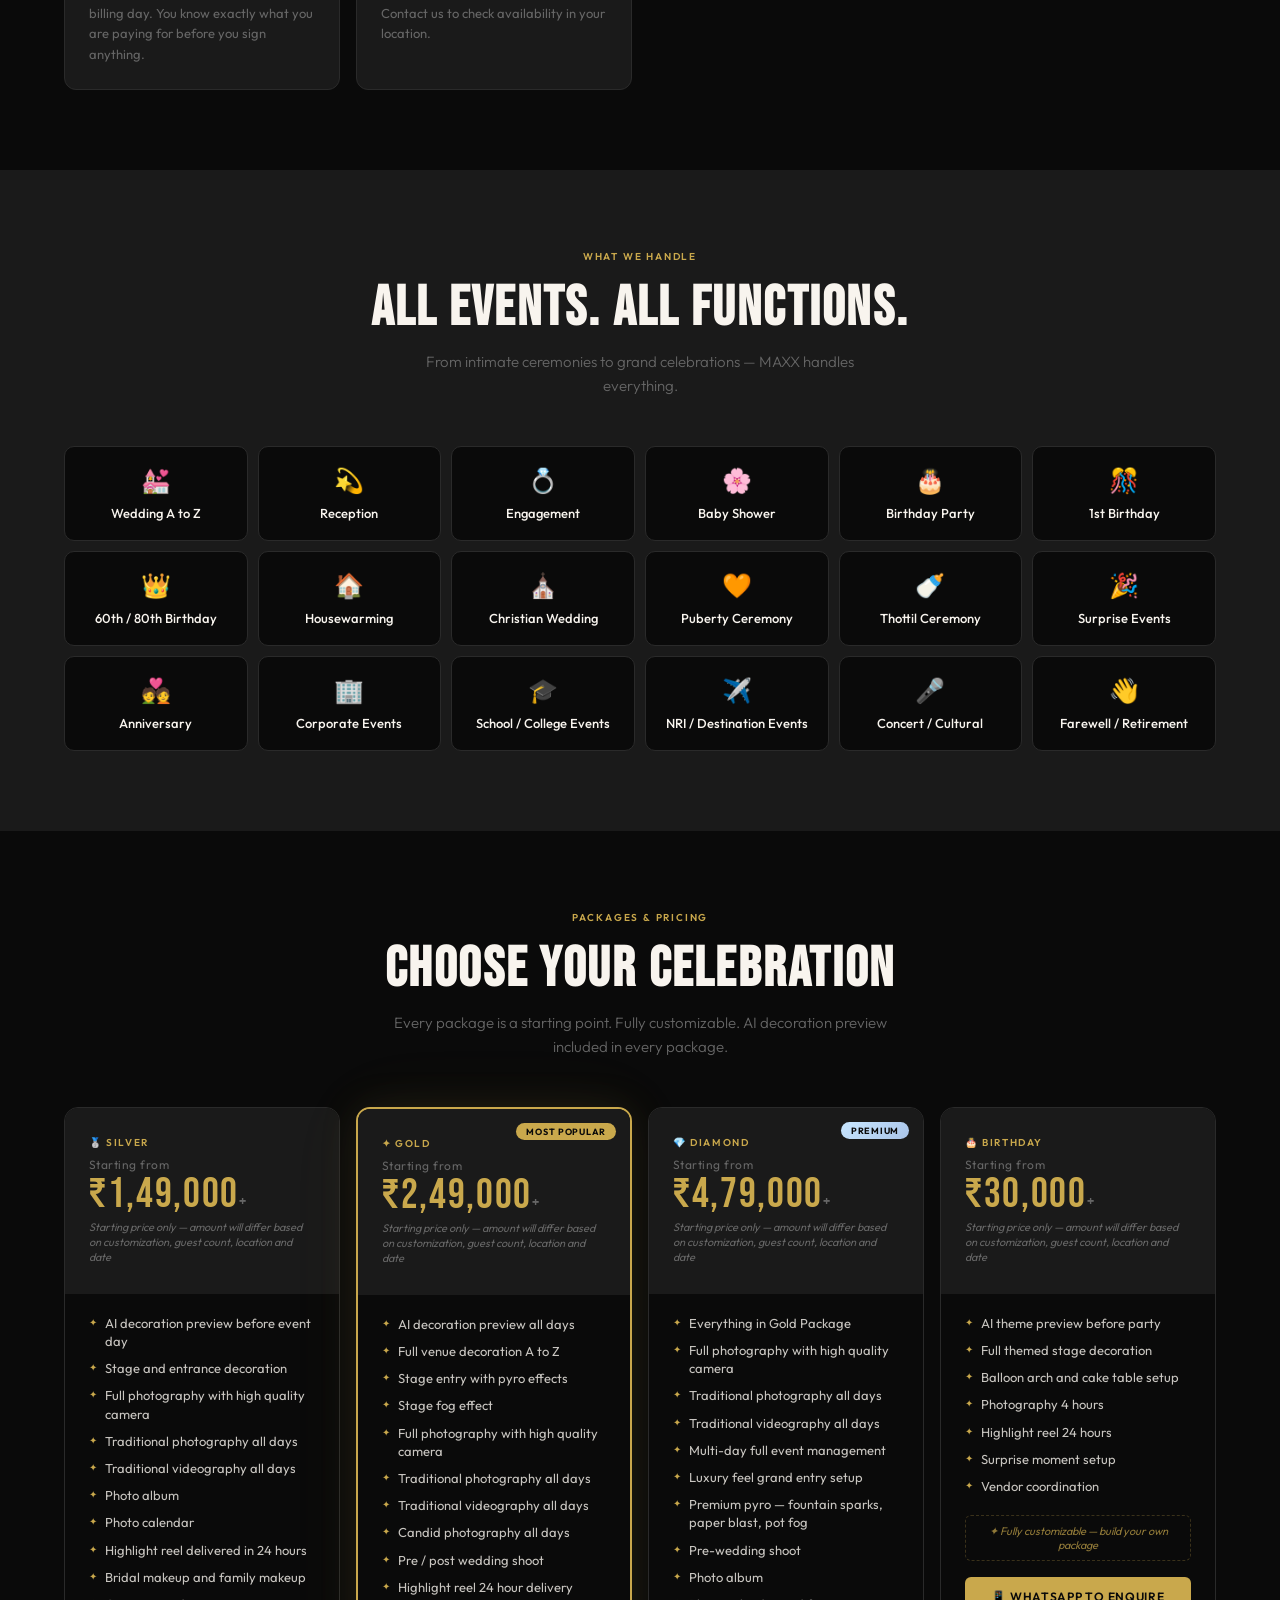
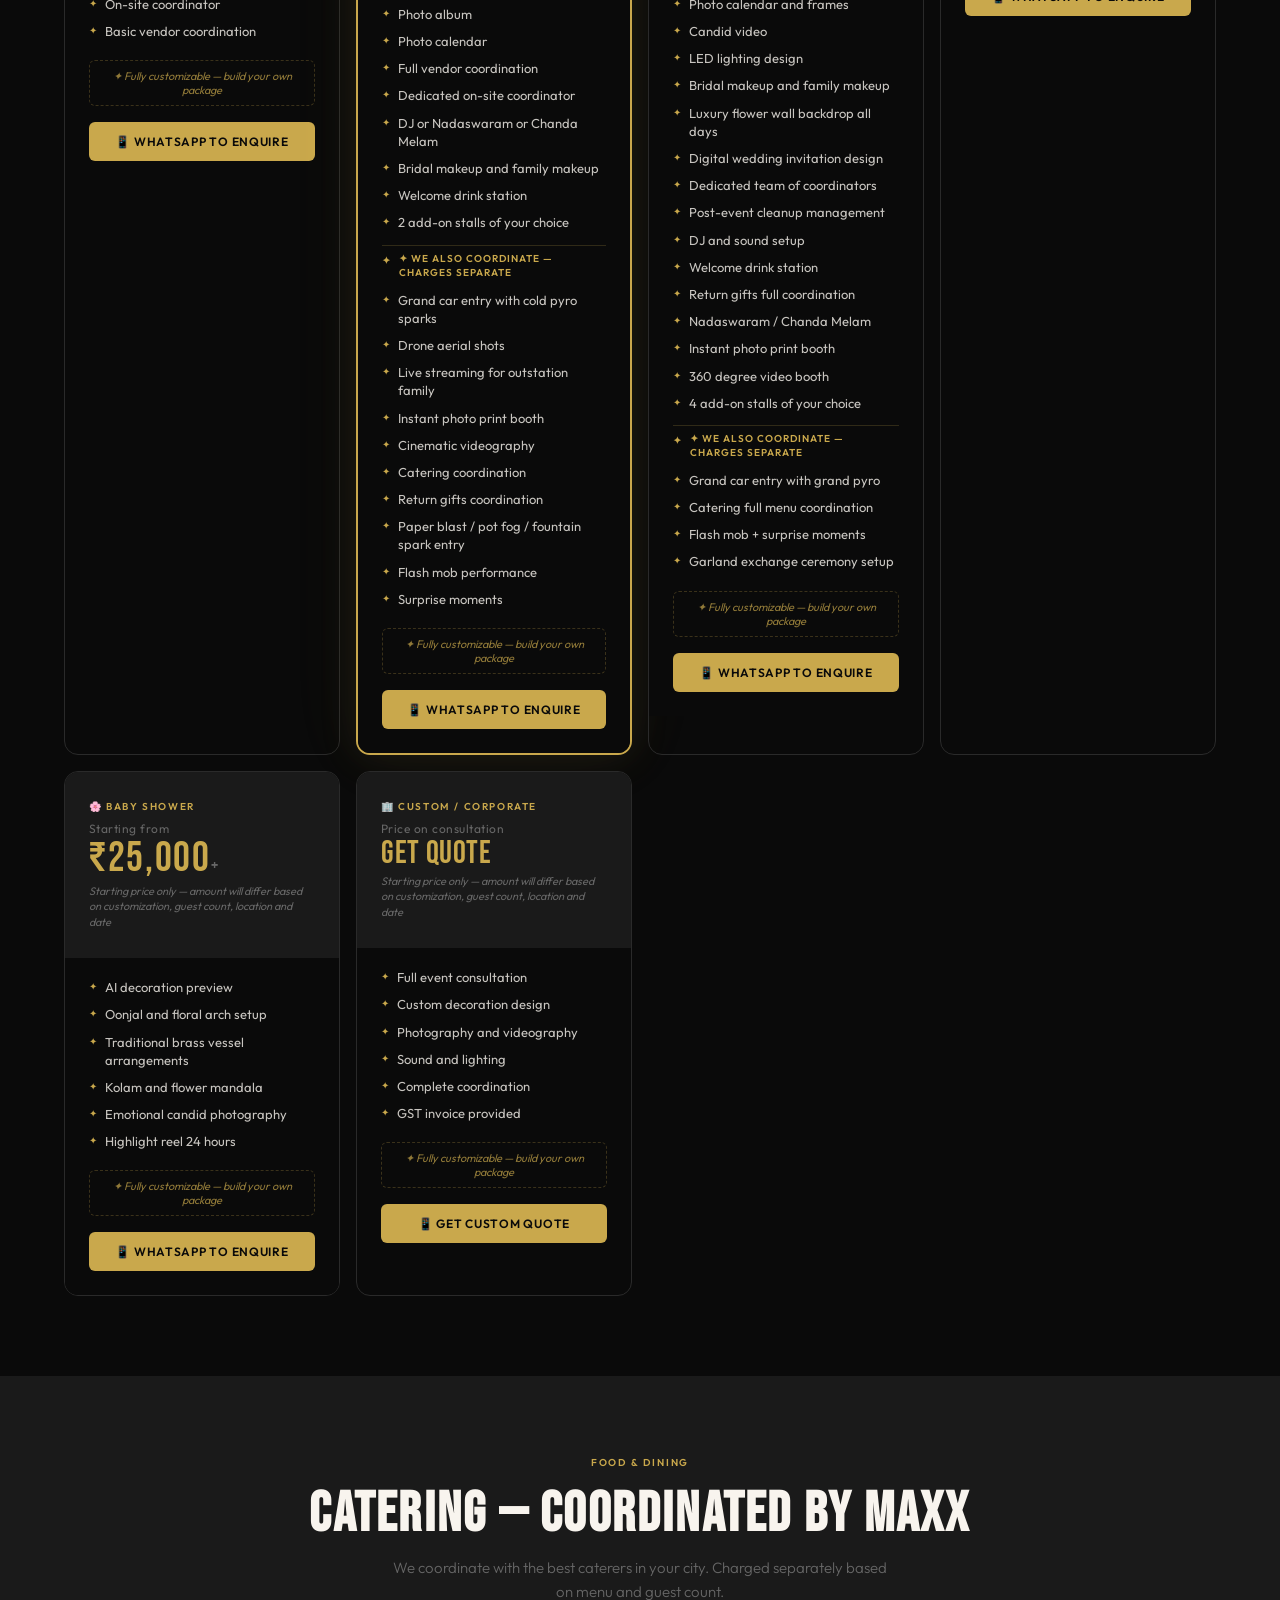
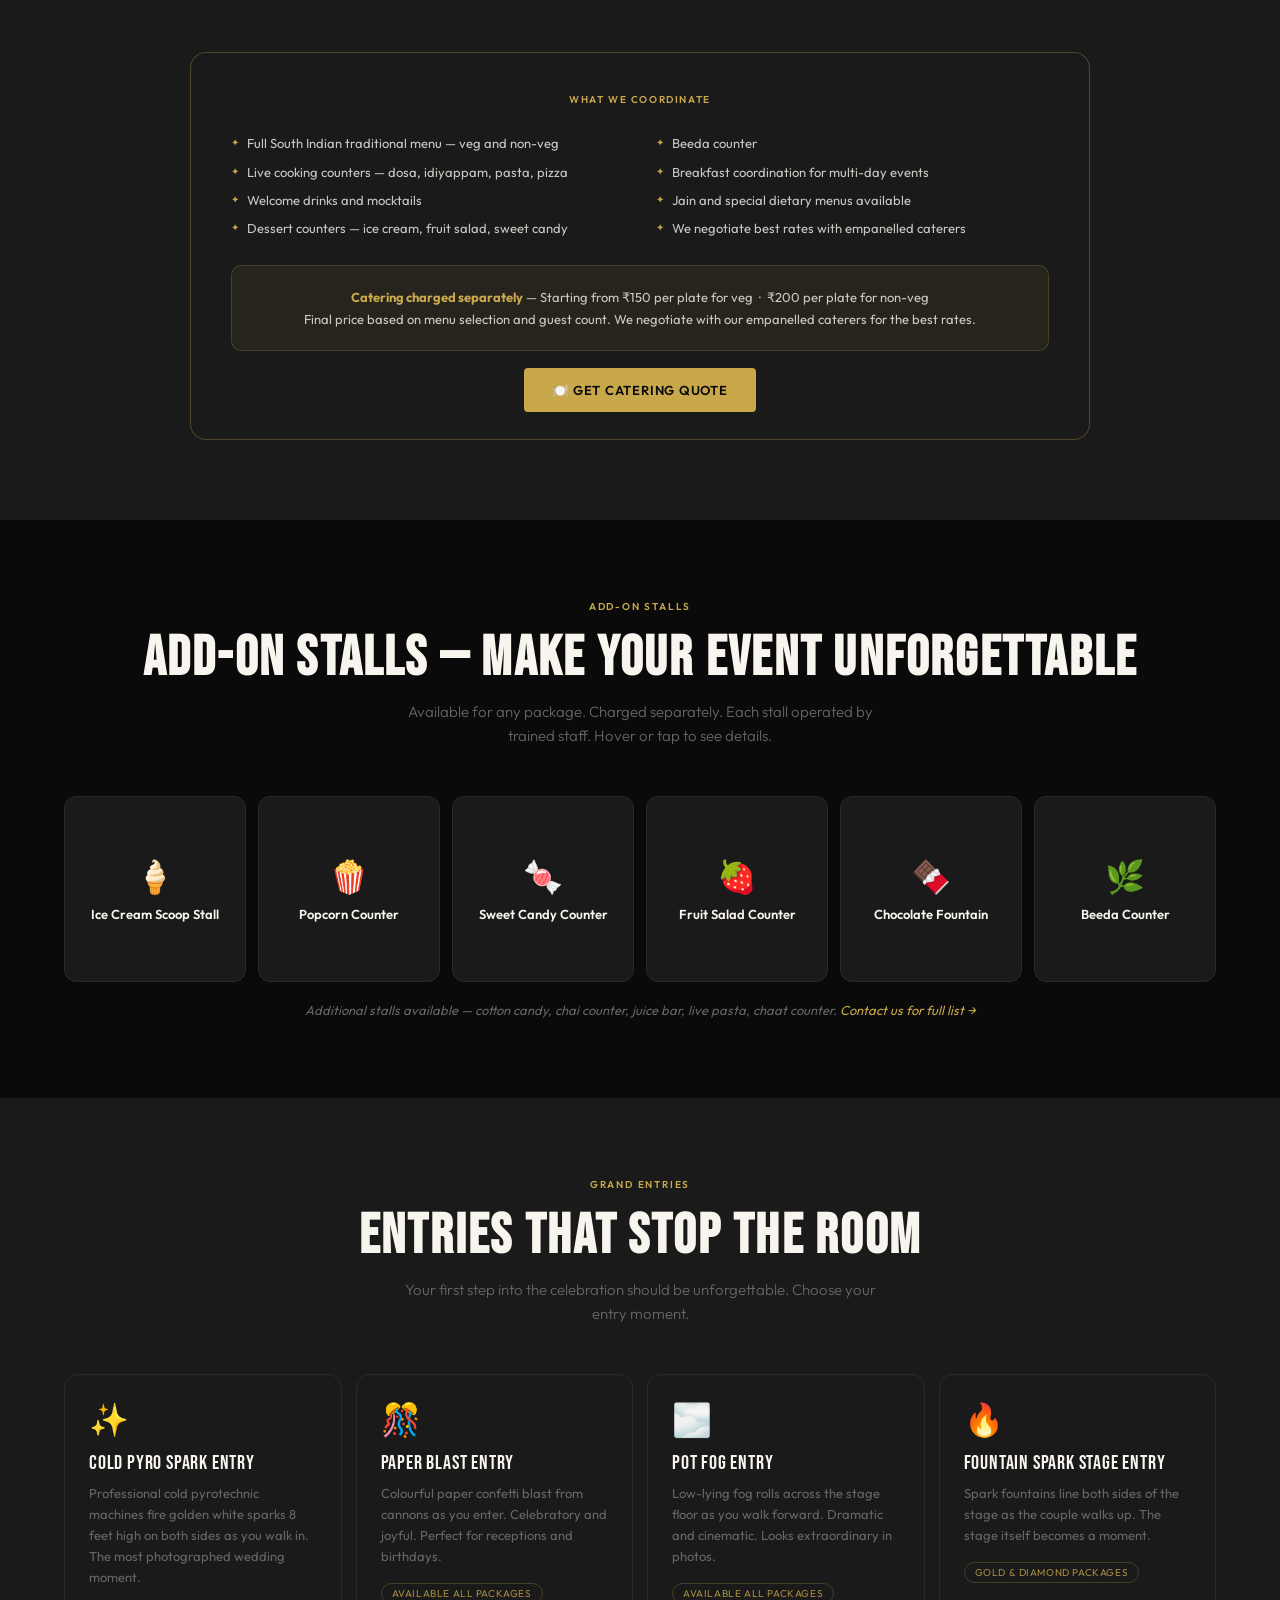
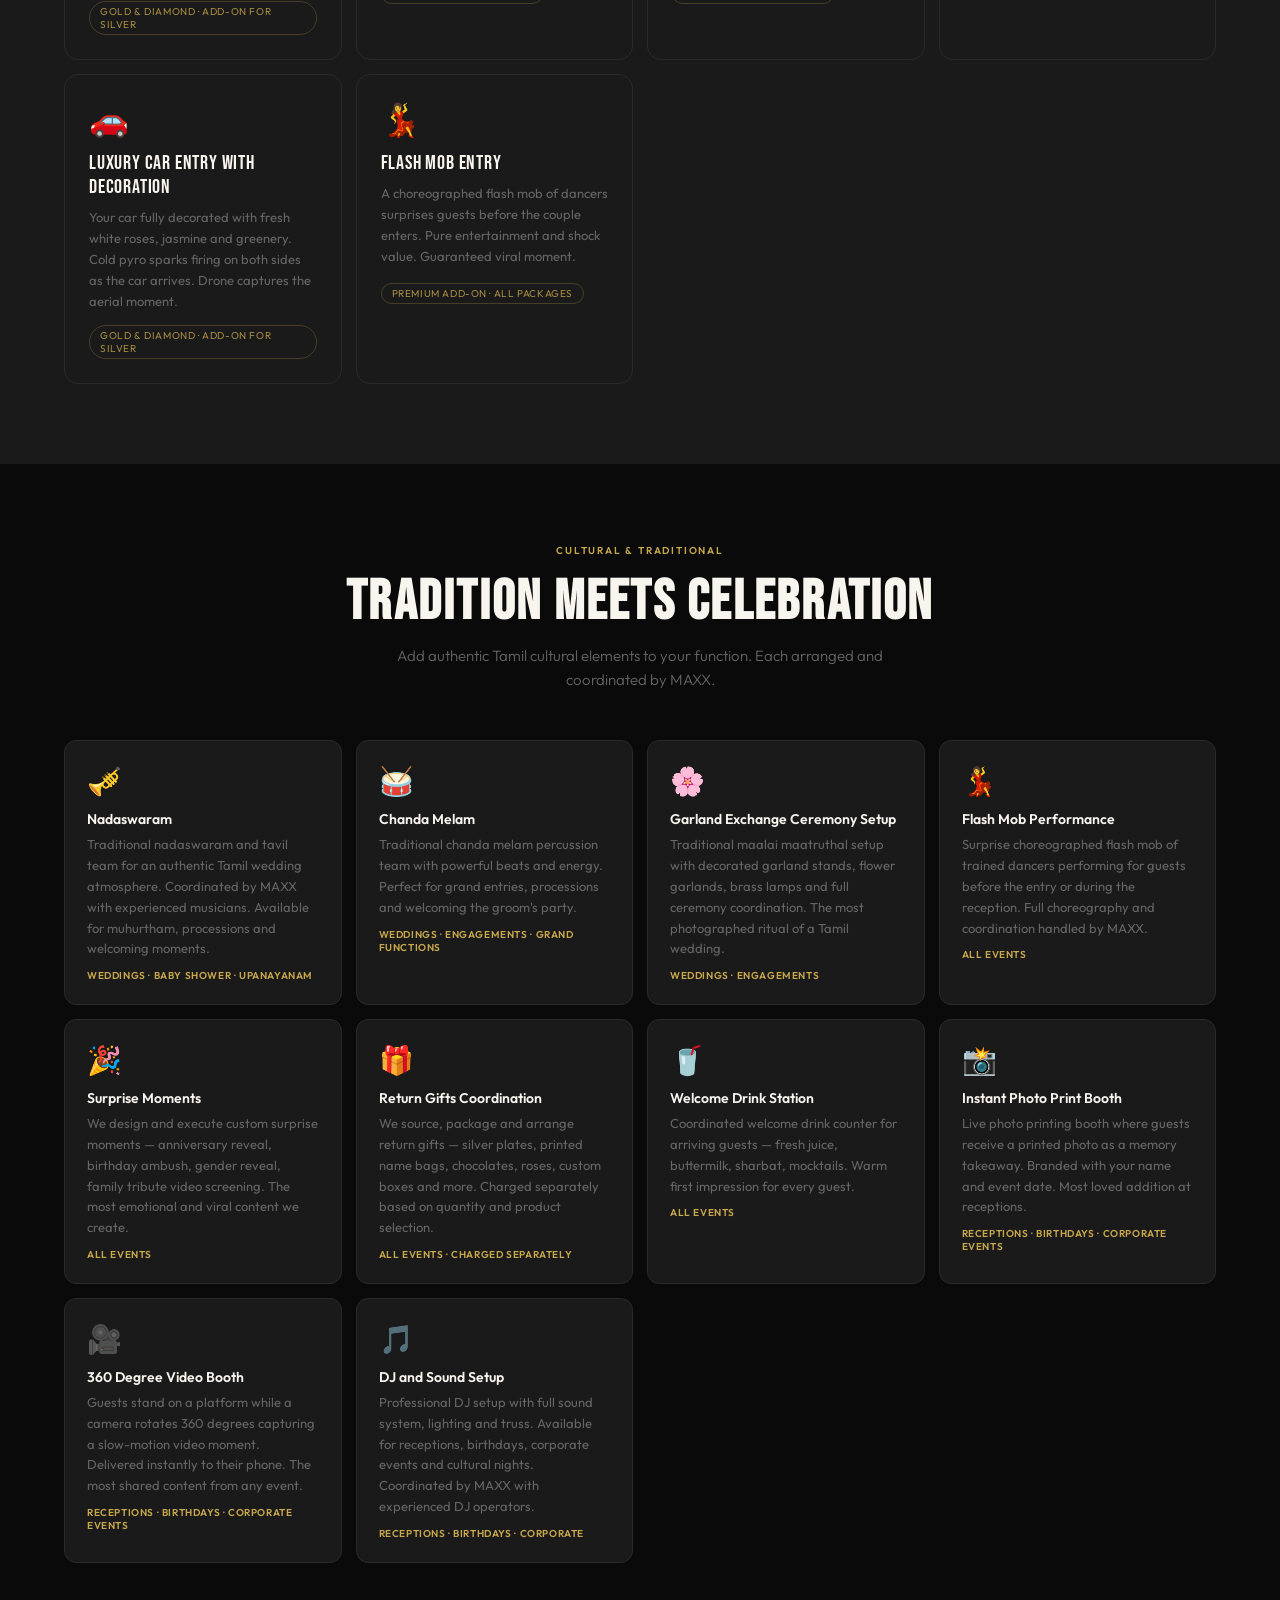
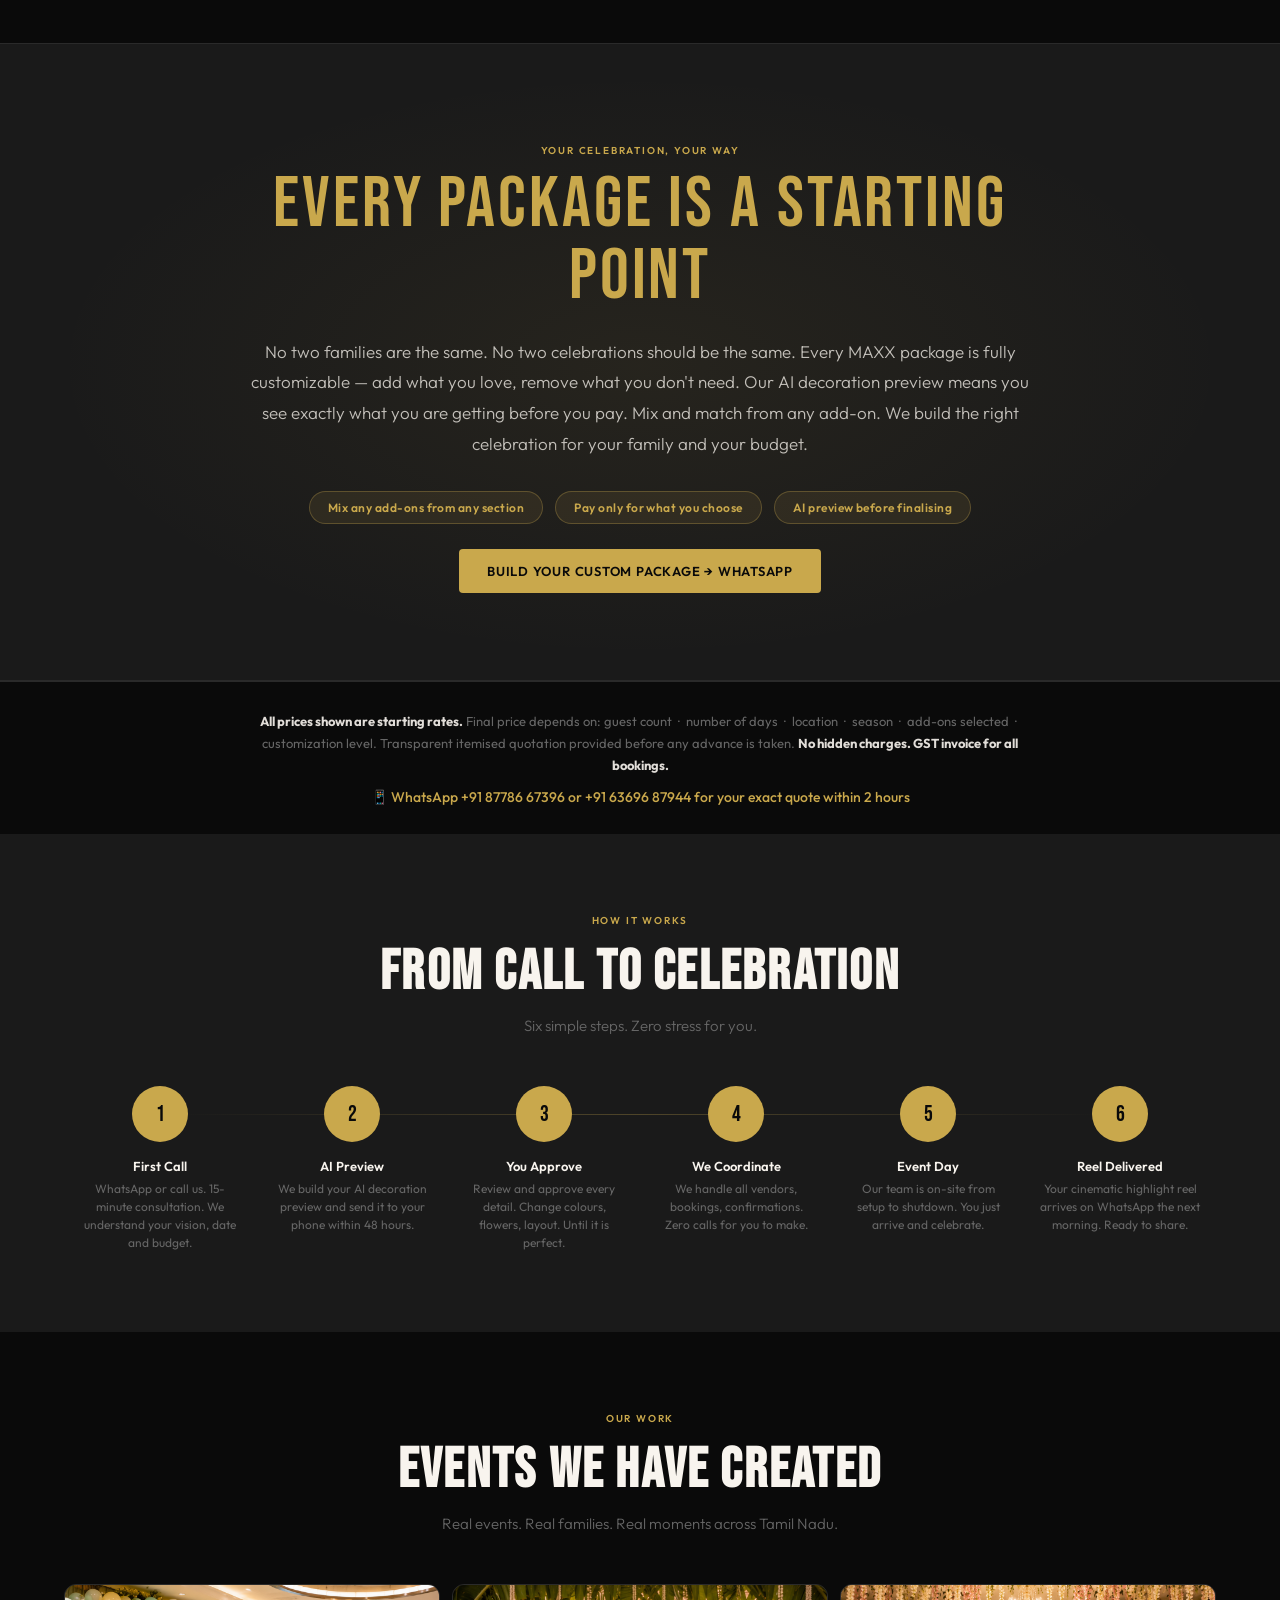
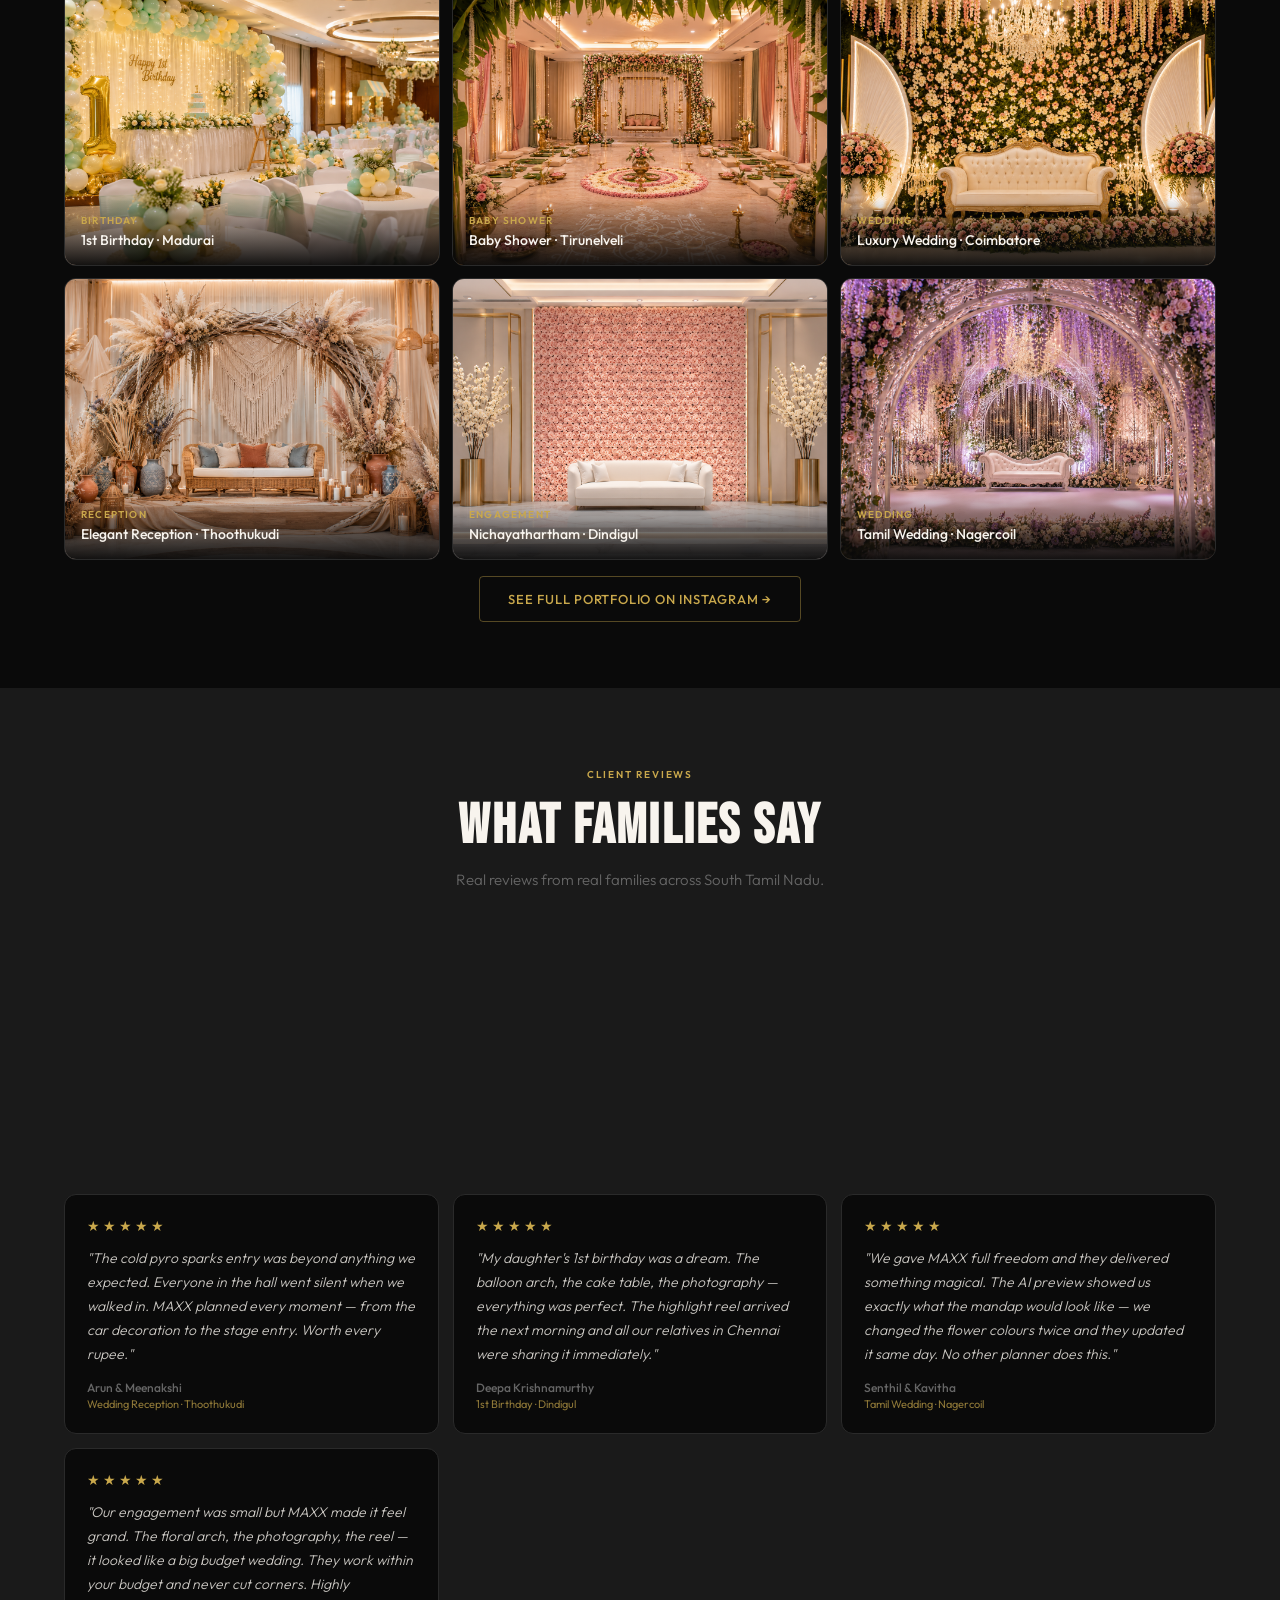
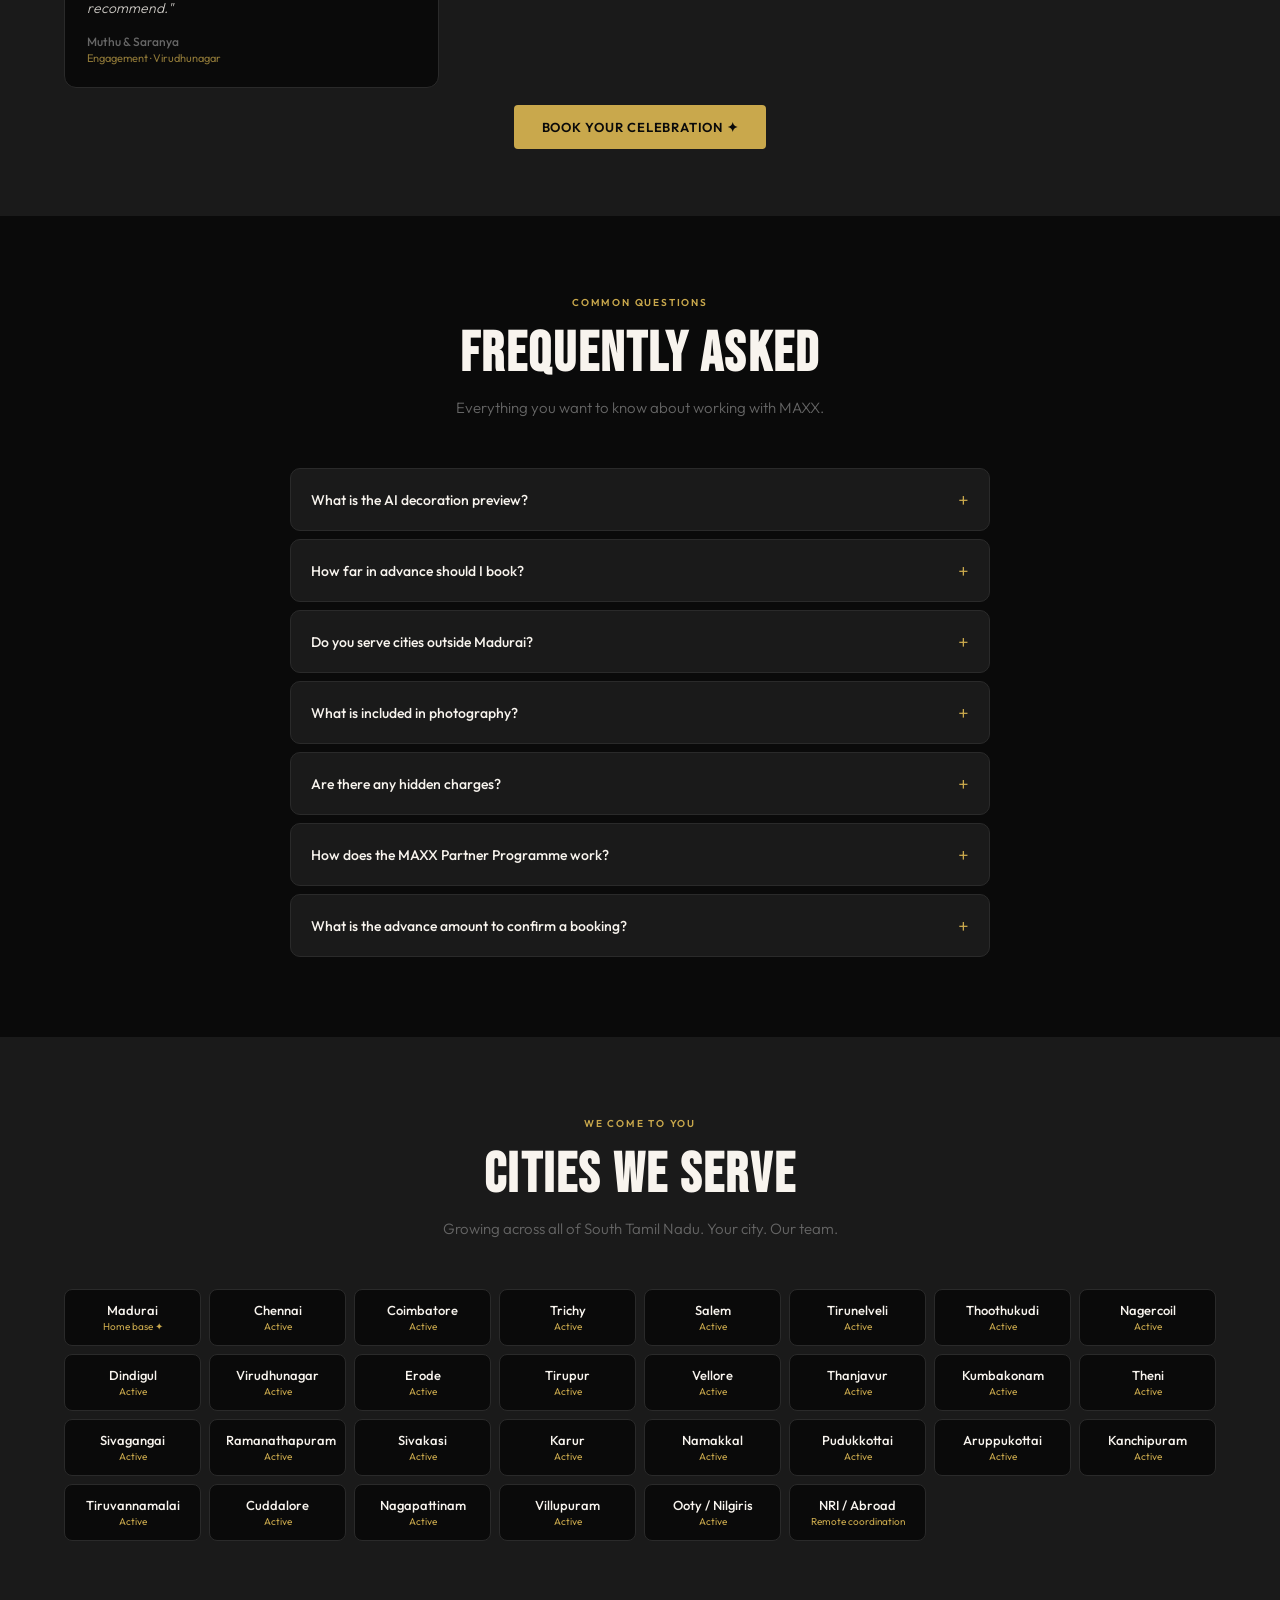
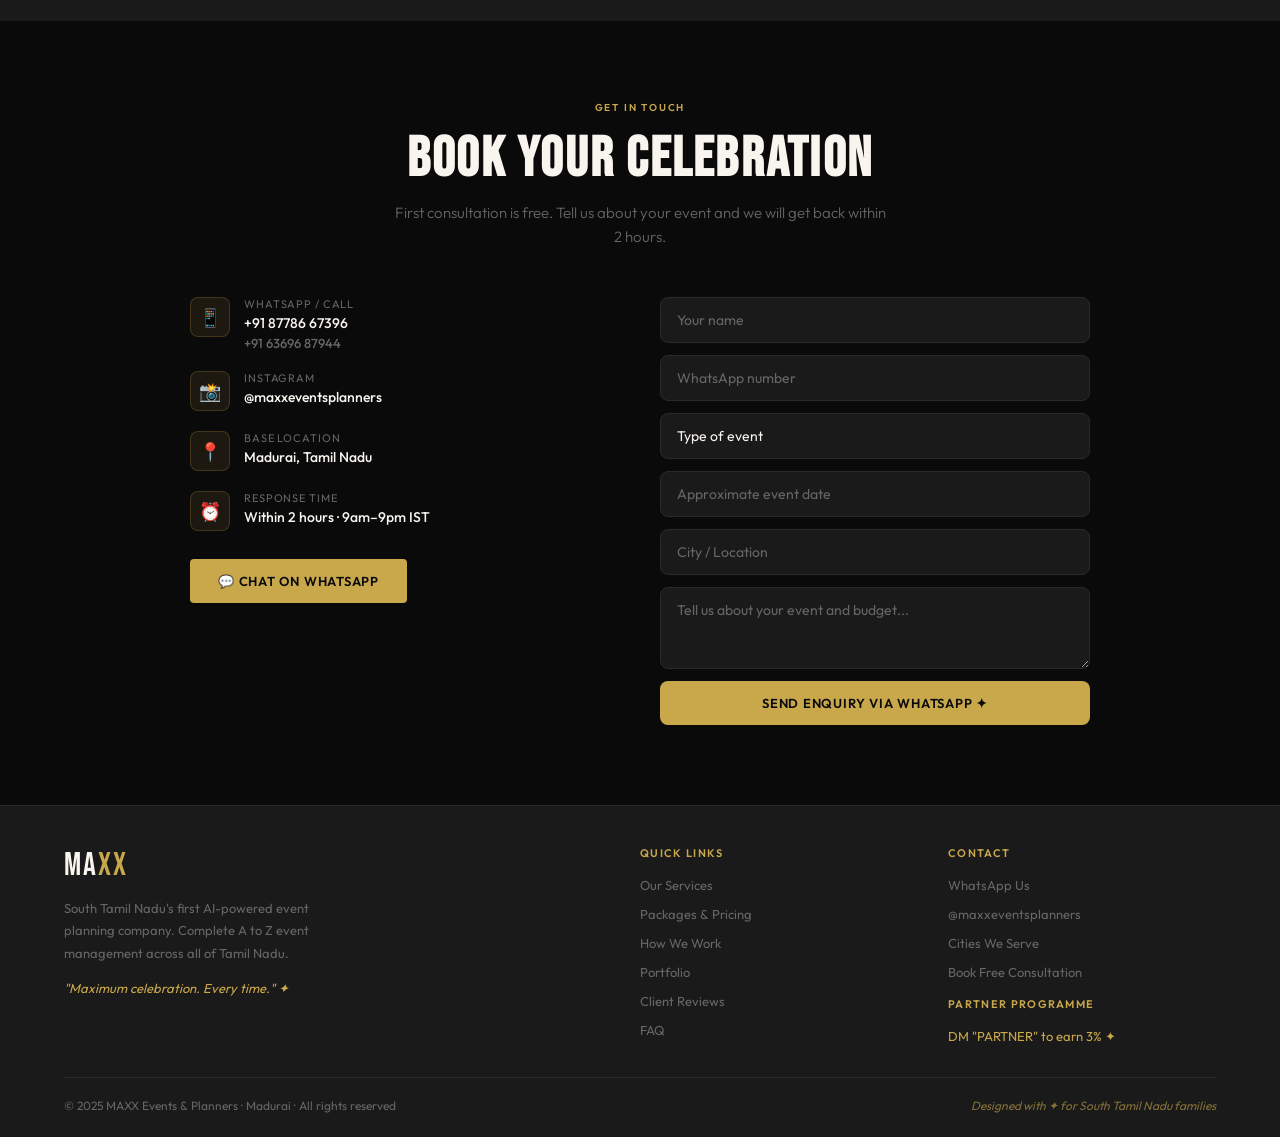
==== commit 08c80299: "Silver: remove candid photography" ====
--- a/index.html
+++ b/index.html
@@ -455,7 +455,6 @@
             <li>Full photography with high quality camera</li>
             <li>Traditional photography all days</li>
             <li>Traditional videography all days</li>
-            <li>Candid photography full day</li>
             <li>Photo album</li>
             <li>Photo calendar</li>
             <li>Highlight reel delivered in 24 hours</li>
